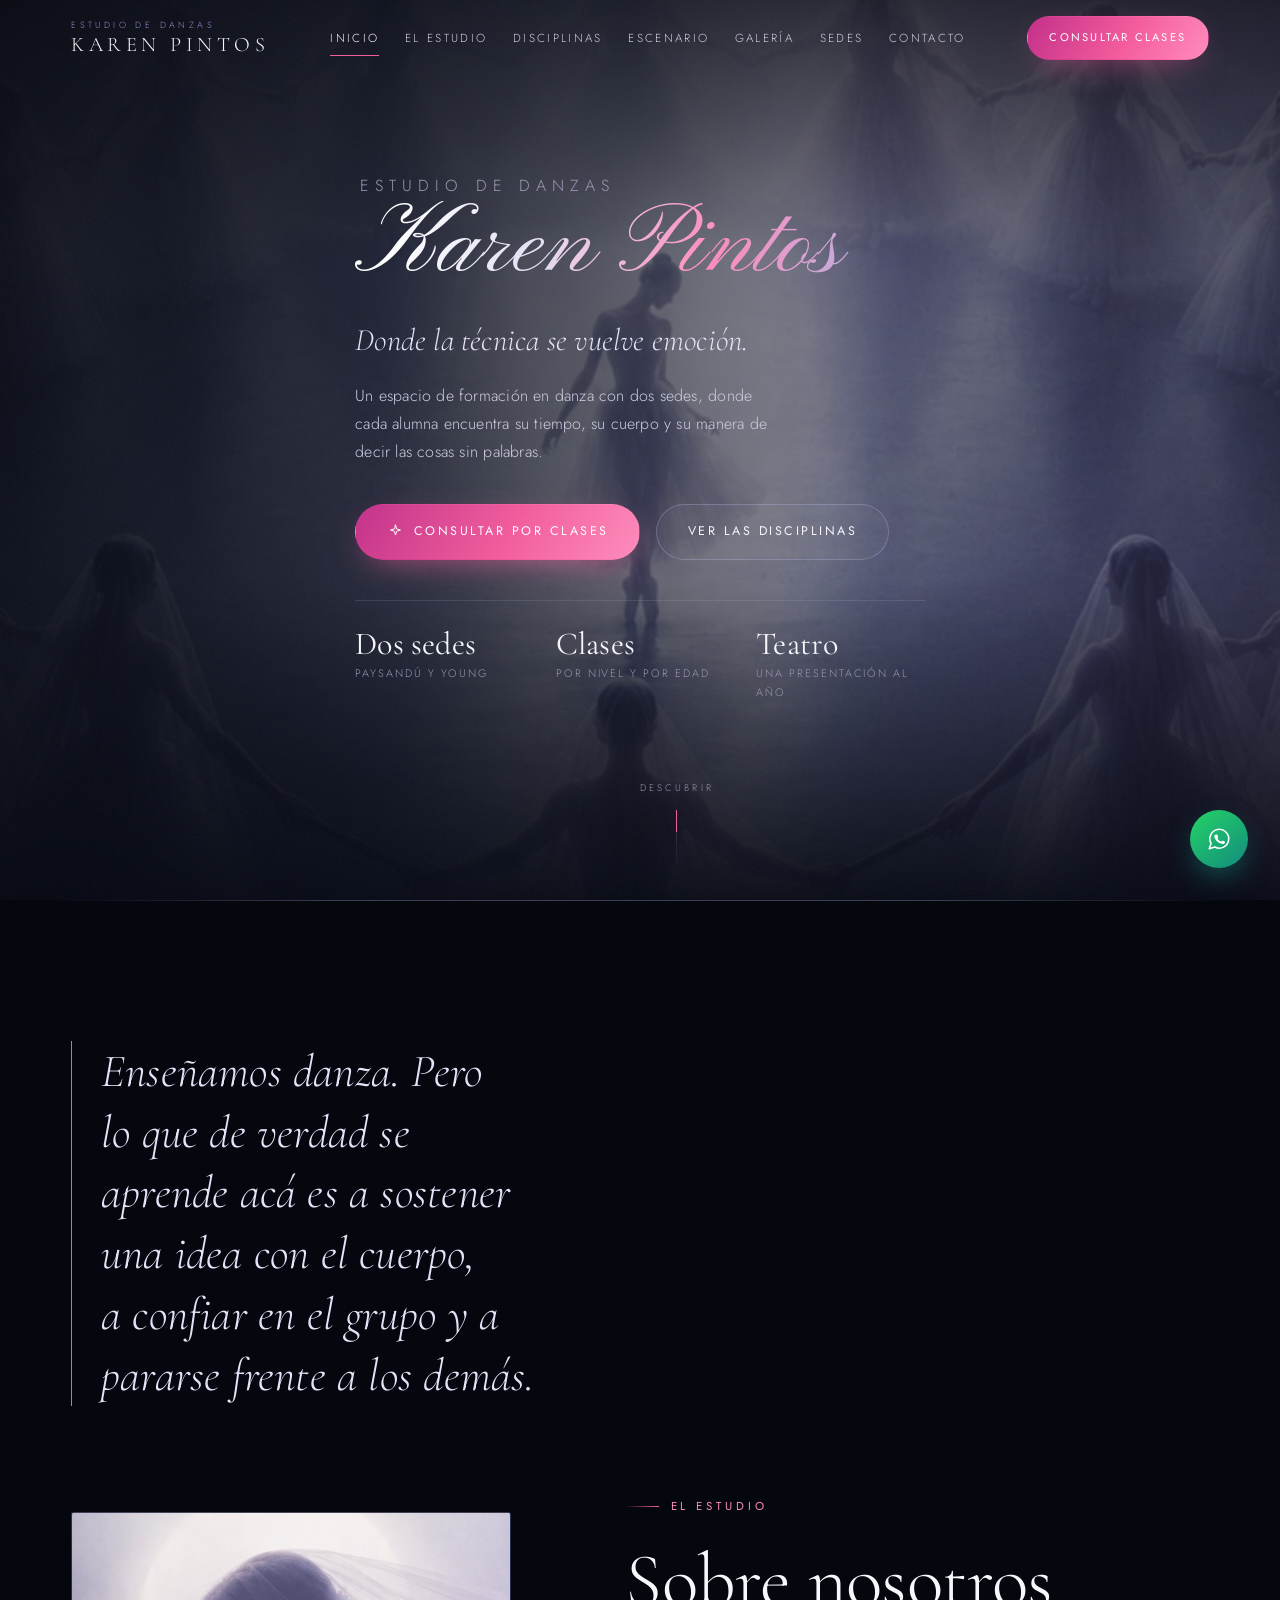
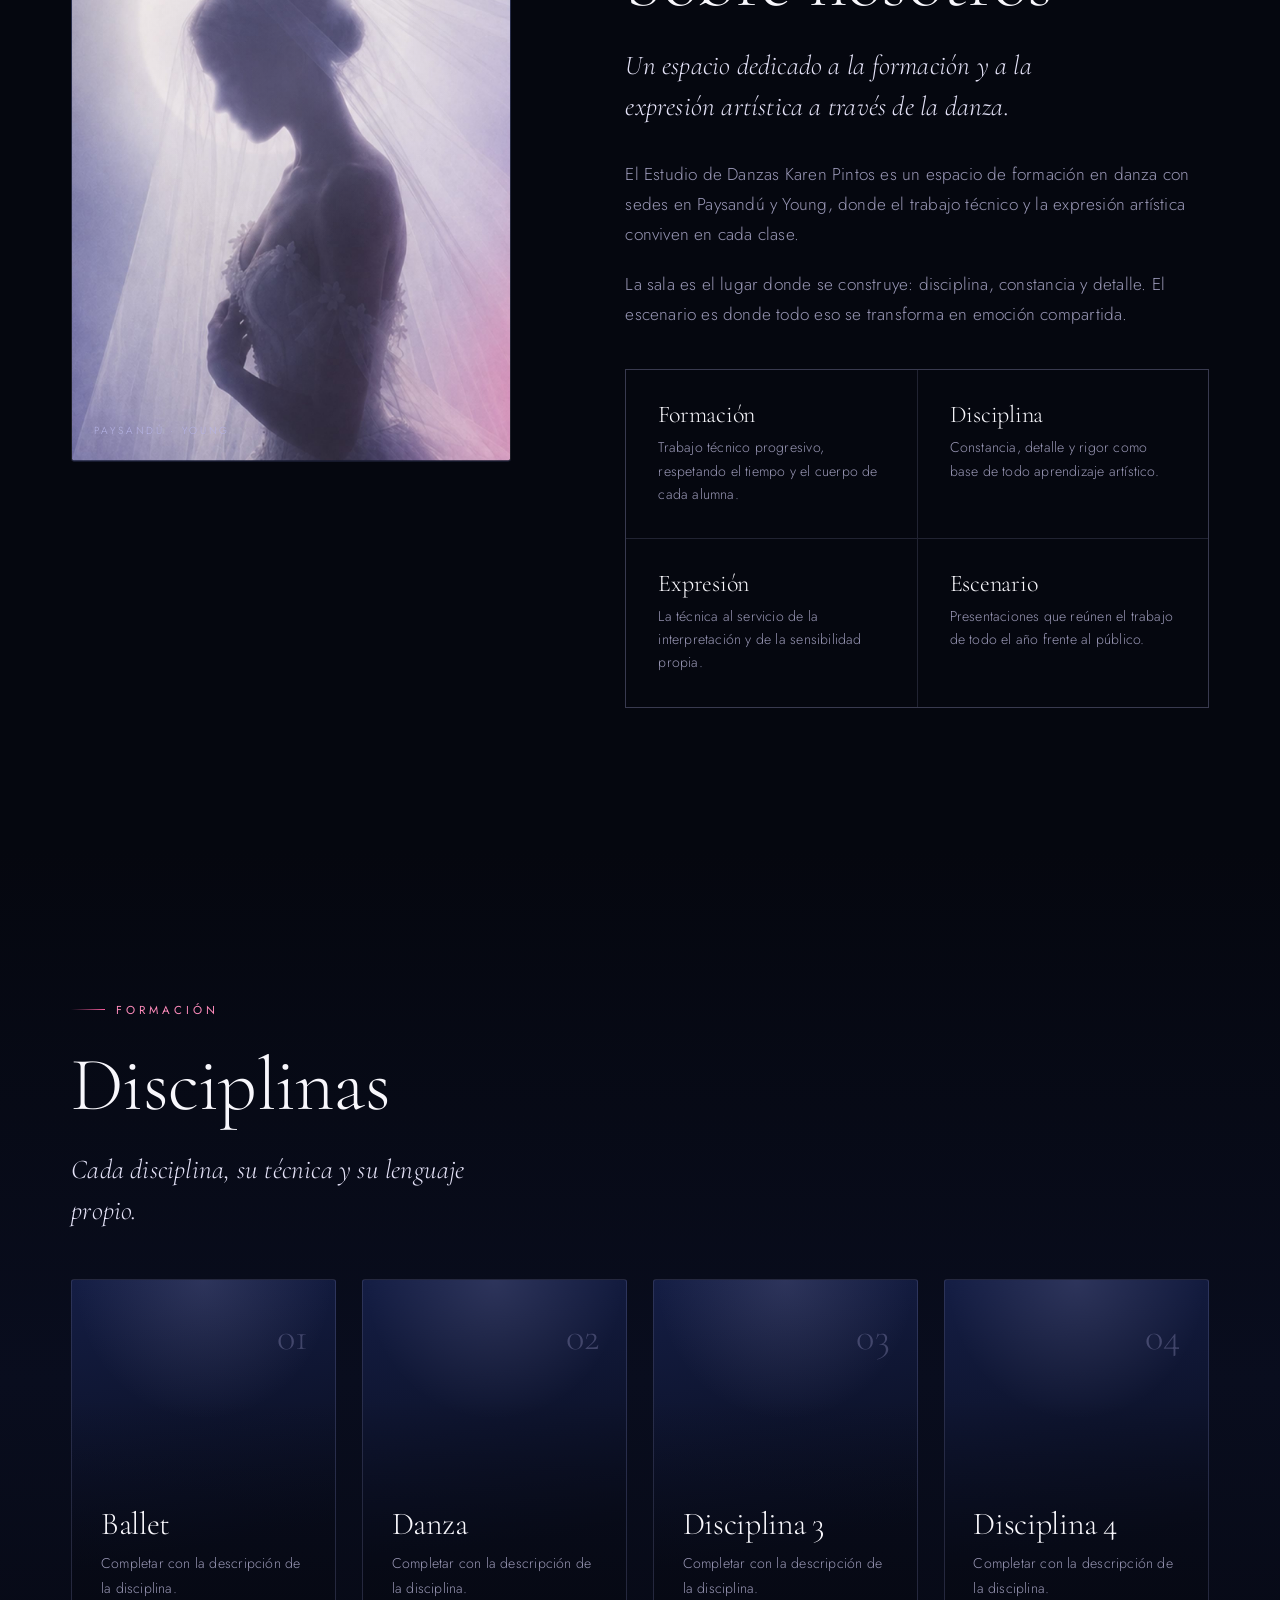
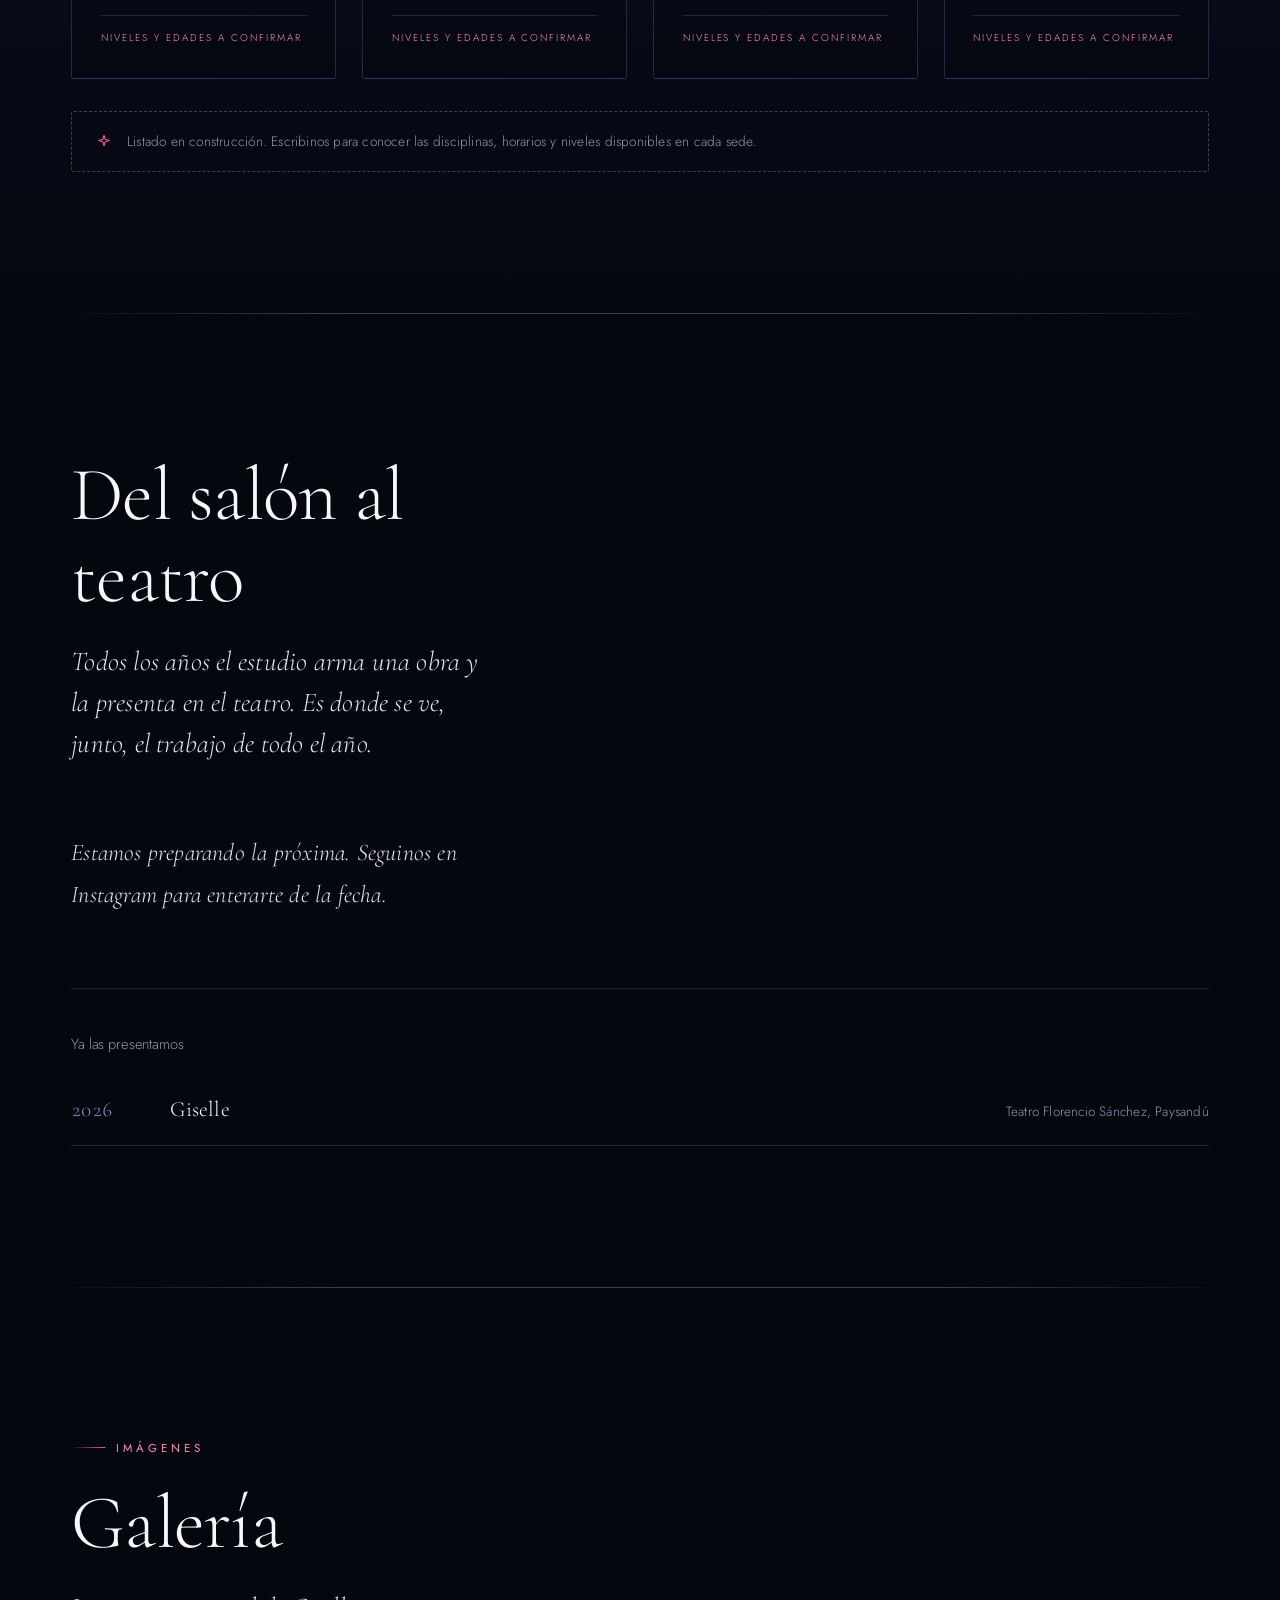
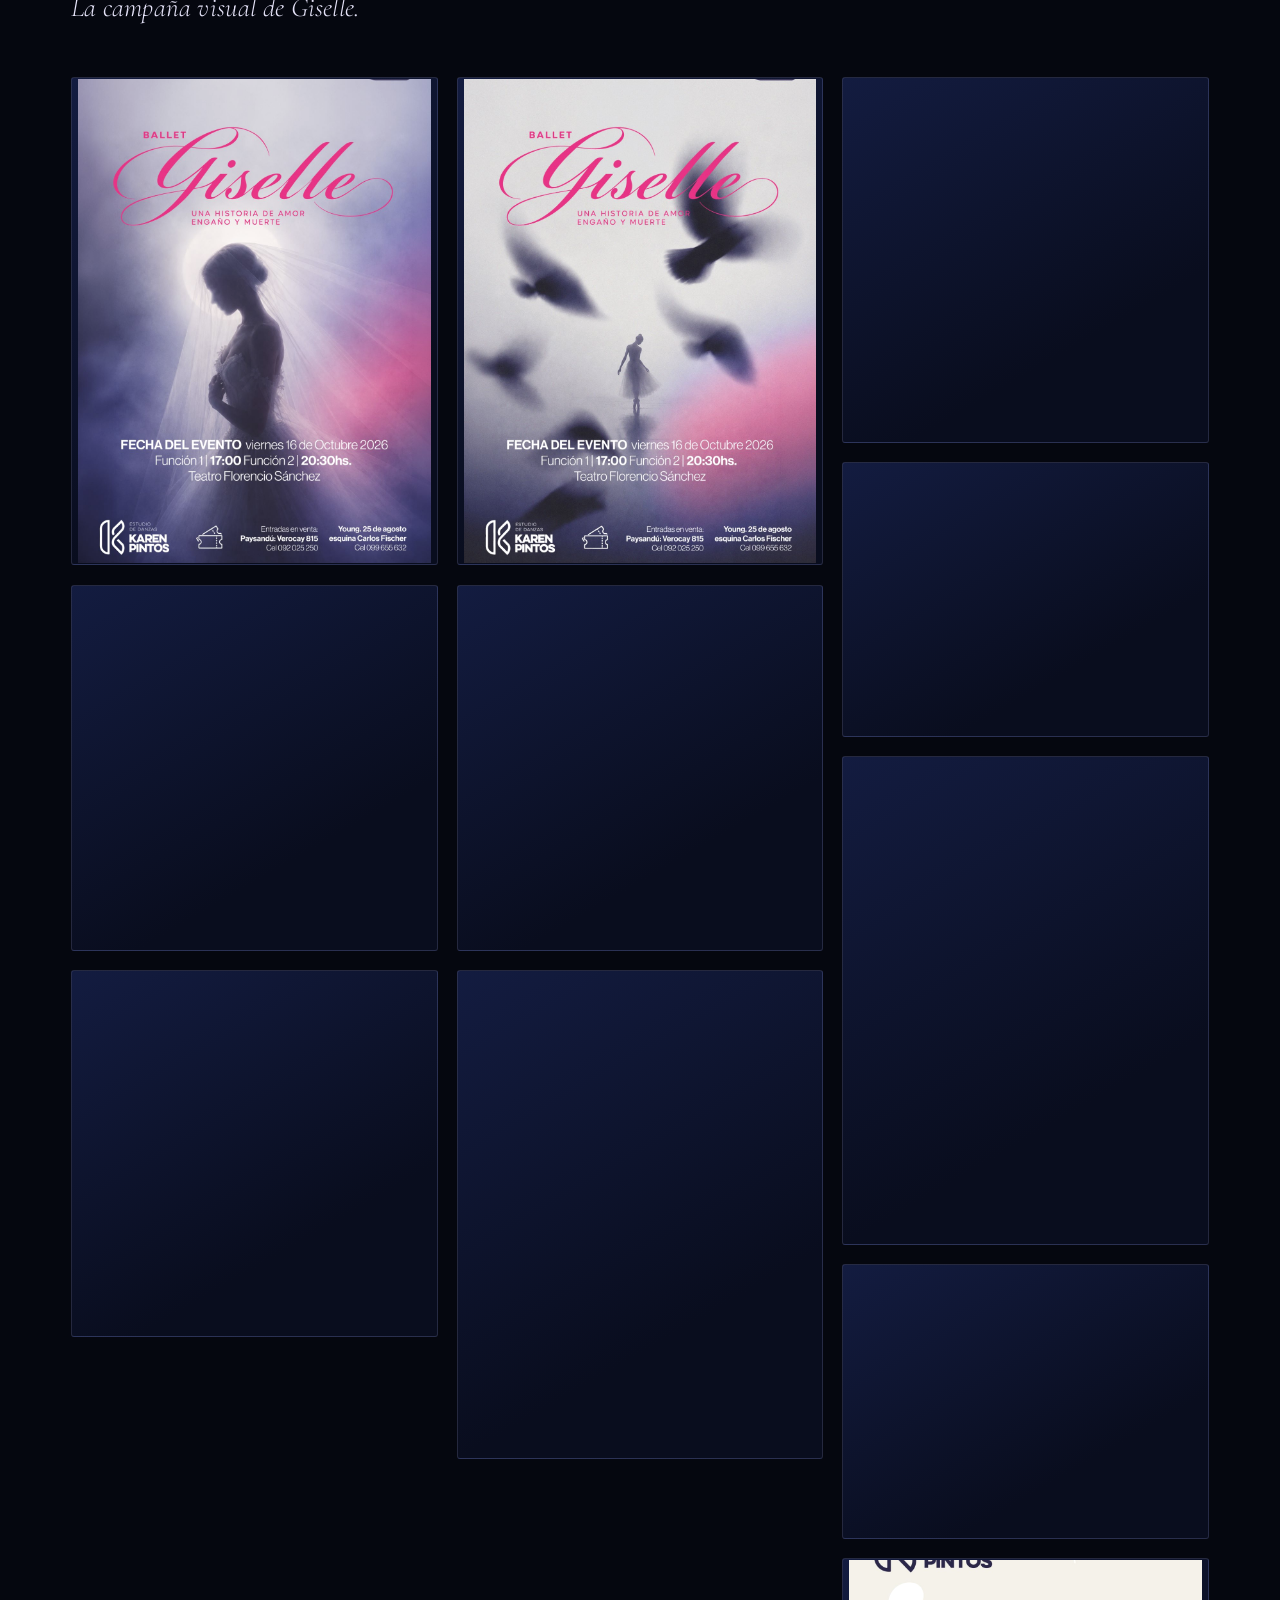
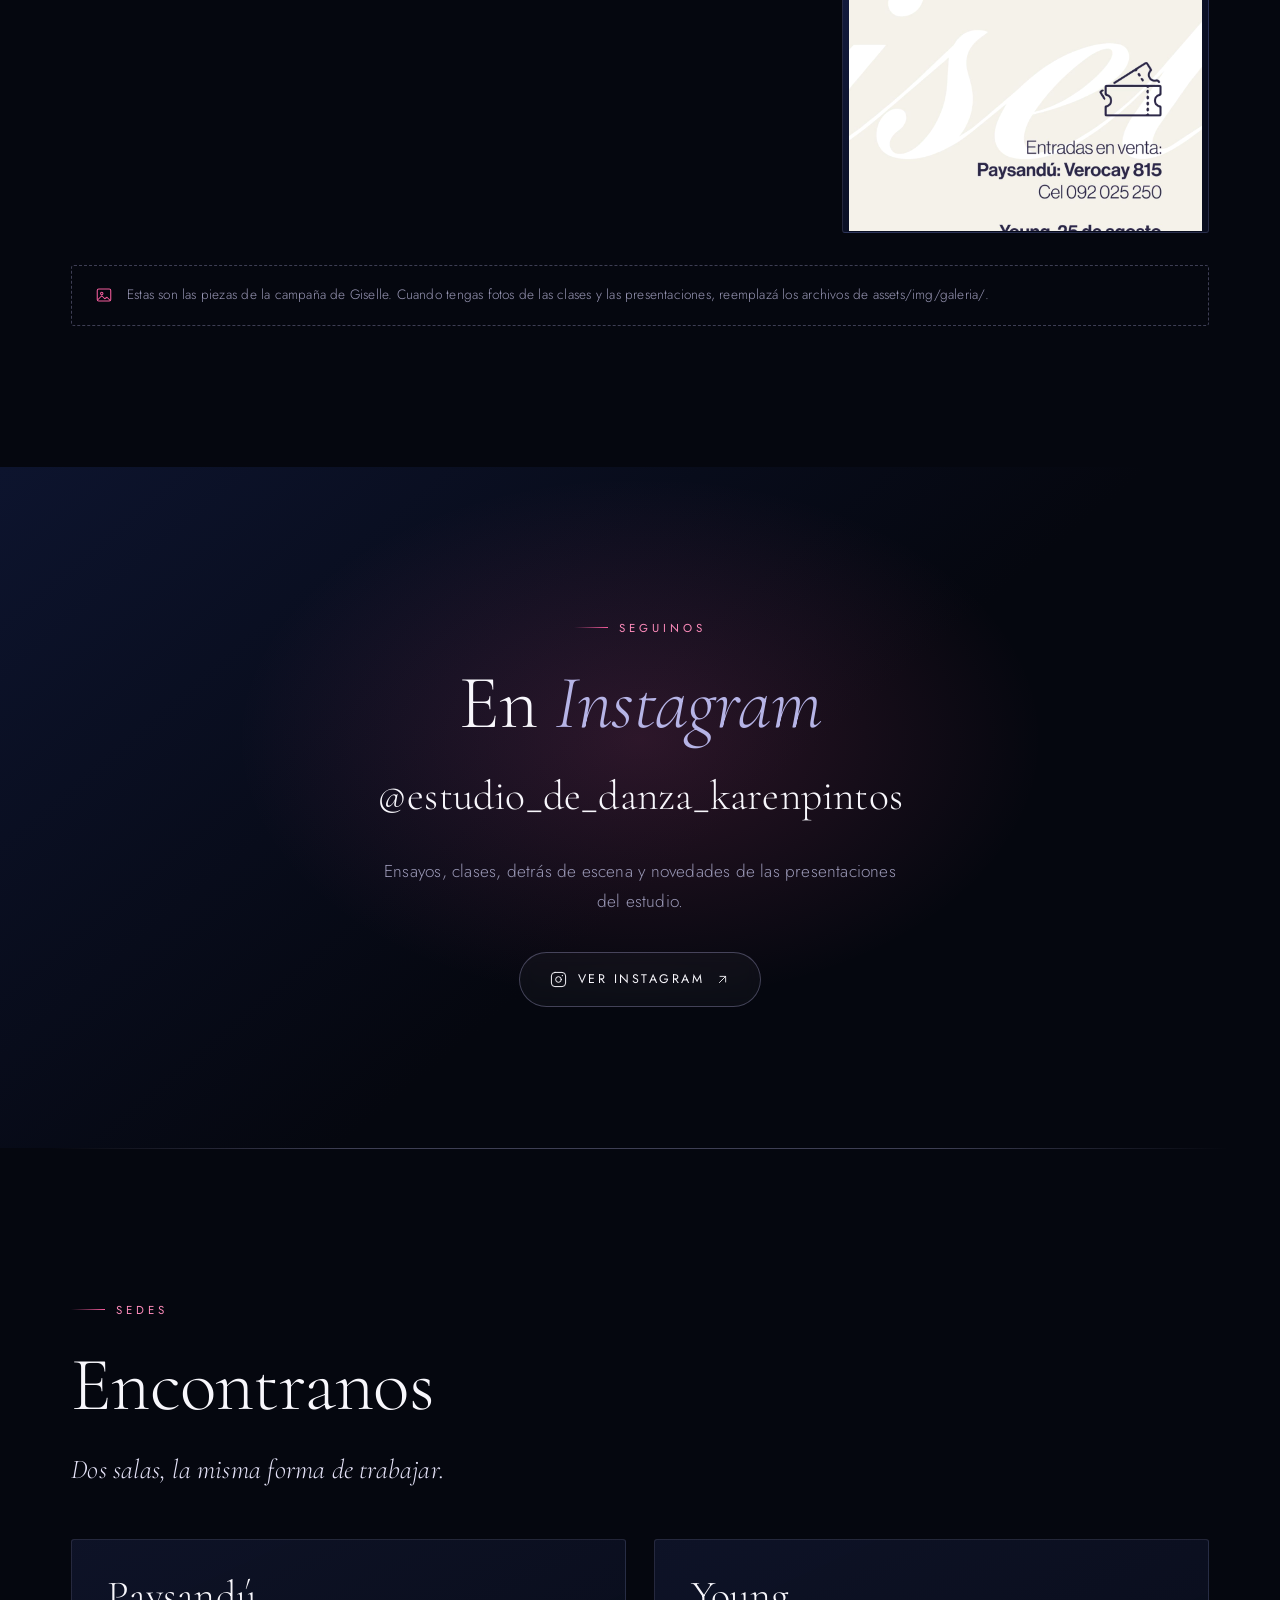
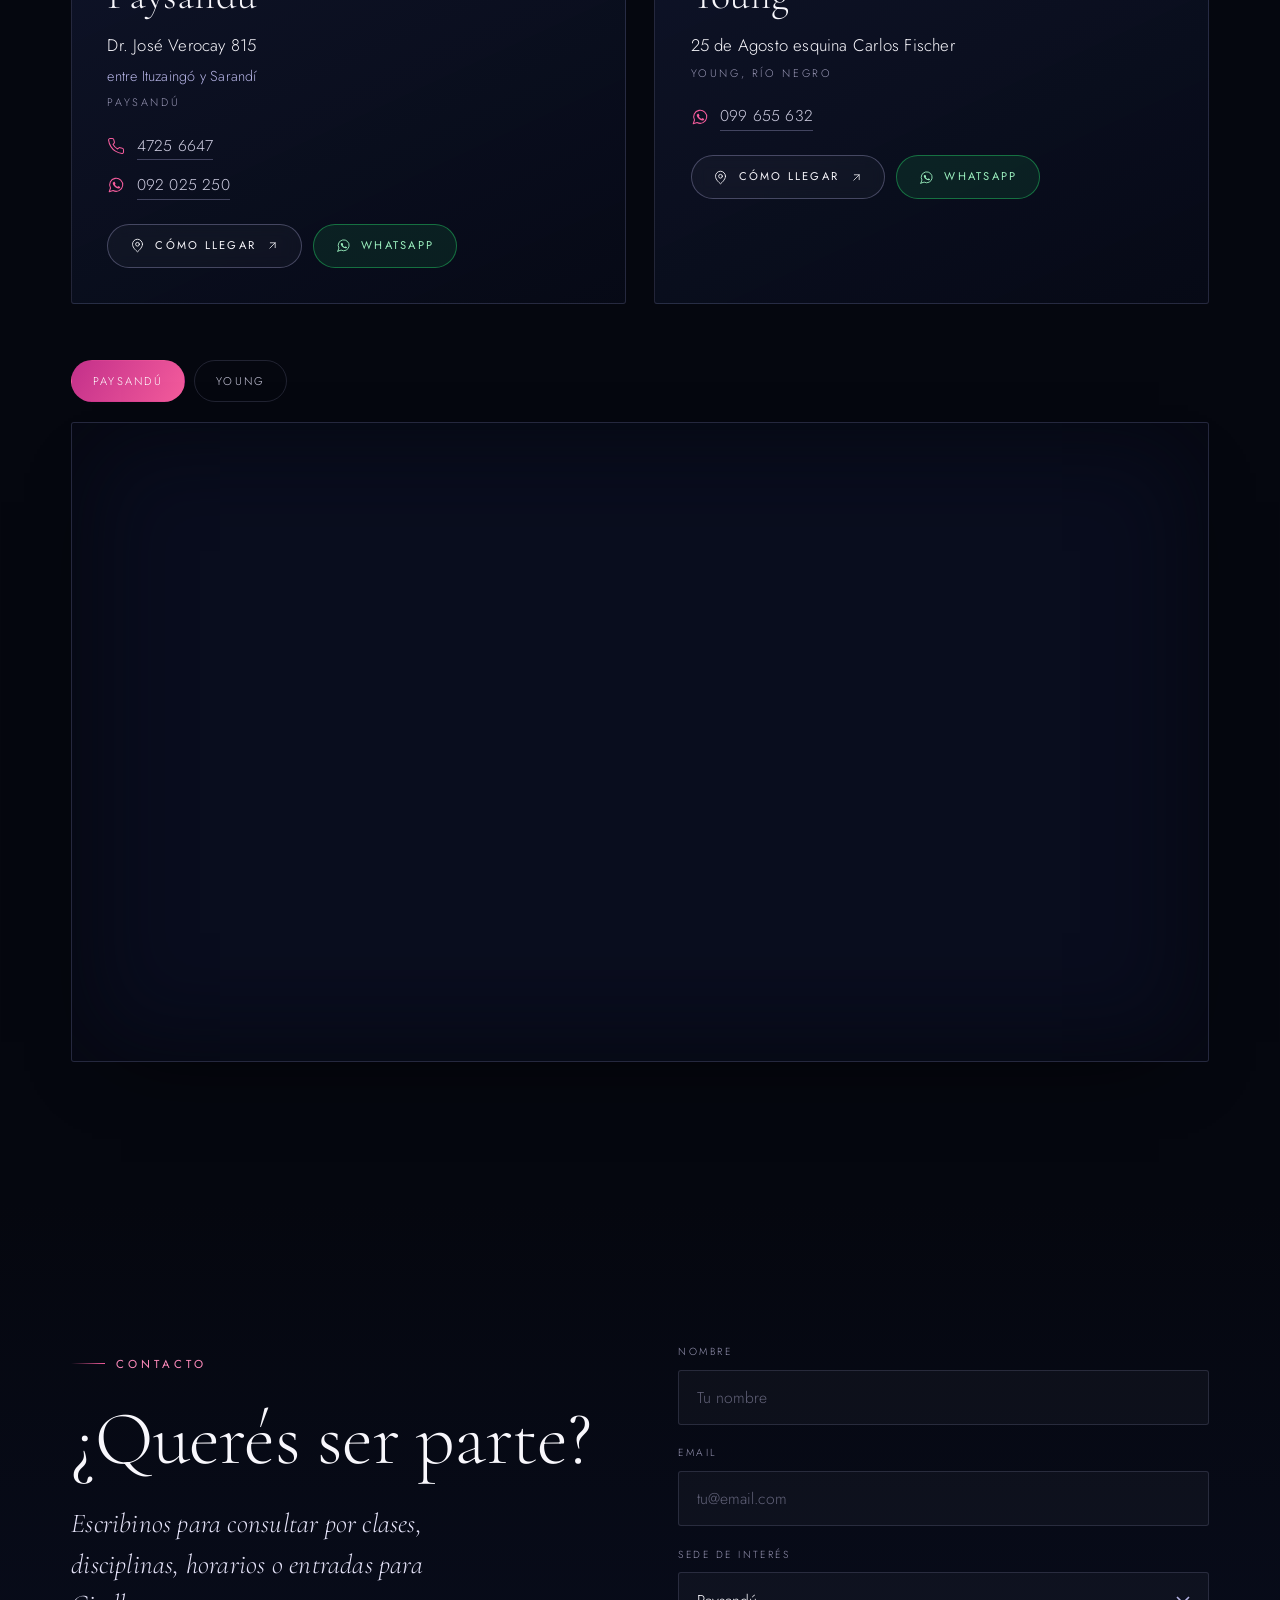
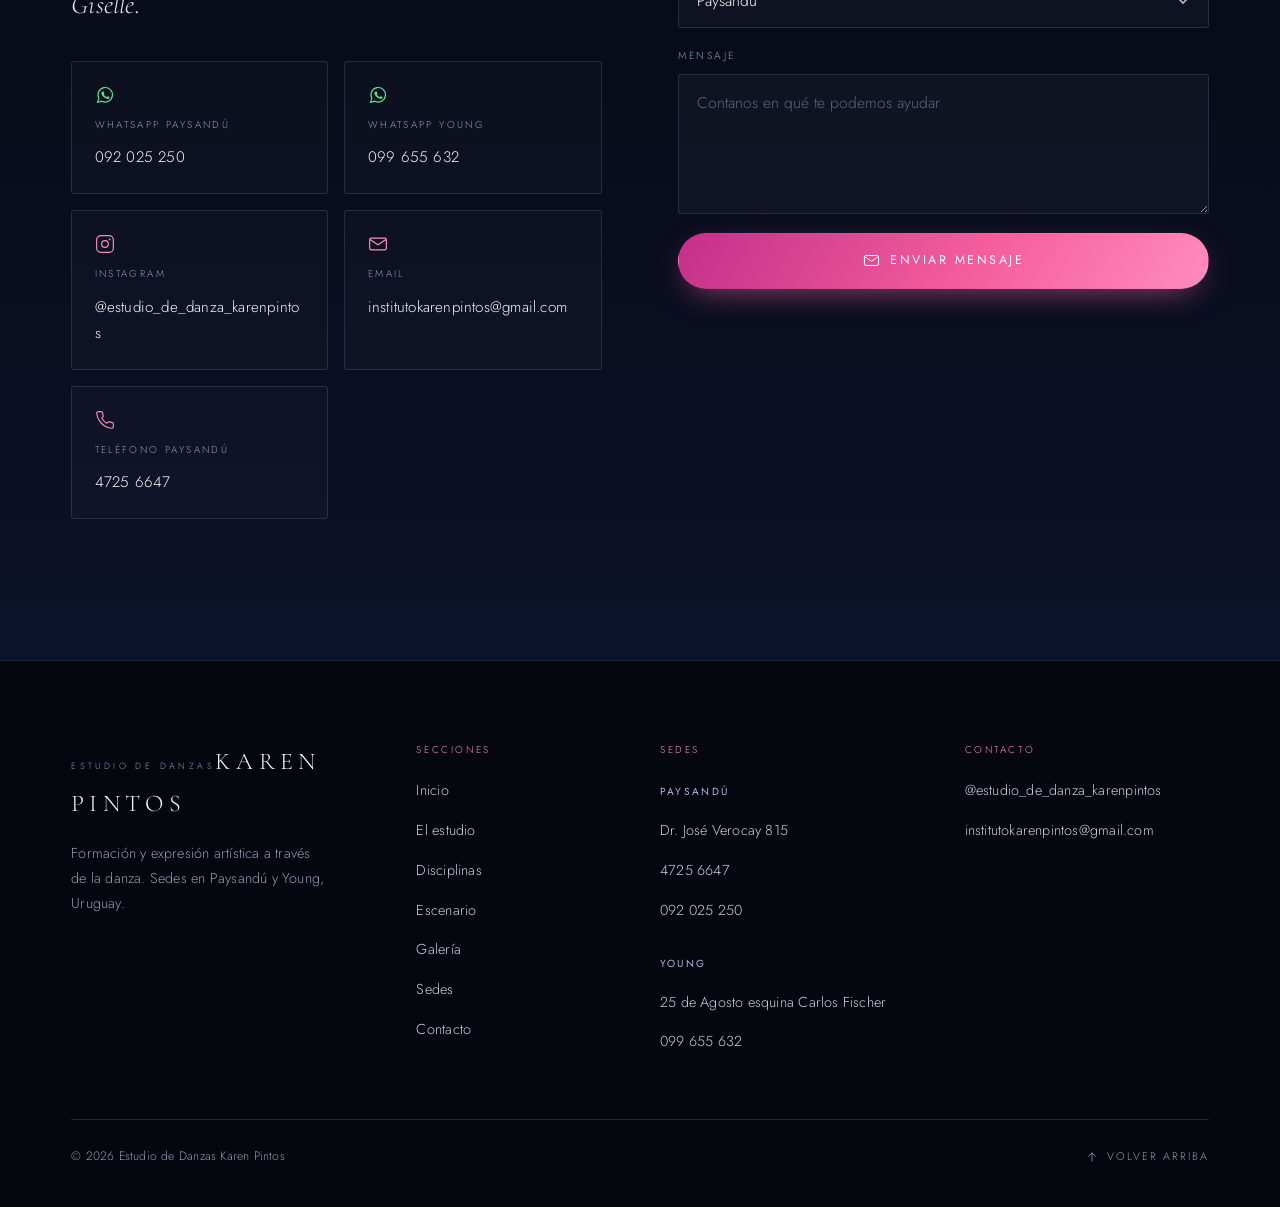
==== index.html @ 3d48157a "Giselle deja de ser una seccion y pasa a ser un dato El sitio tenia una seccion dedicada a Giselle, " ====
<!DOCTYPE html>
<html lang="es">
<head>
  <meta charset="utf-8">
  <meta name="viewport" content="width=device-width, initial-scale=1, viewport-fit=cover">
  <meta name="theme-color" content="#05070F">

  <title>Estudio de Danzas Karen Pintos — Clases de danza en Paysandú y Young</title>
  <meta name="description" content="Estudio de danzas en Paysandú y en Young. Clases por nivel y por edad, y una presentación en teatro todos los años. Escribinos para consultar horarios y disciplinas.">
  <meta name="author" content="Estudio de Danzas Karen Pintos">

  <!-- TEMPORAL: evita que Google indexe el sitio mientras tenga textos de
       relleno (disciplinas y descripciones sin completar).
       BORRAR esta línea cuando el contenido sea el definitivo. -->
  <meta name="robots" content="noindex, nofollow">

  <link rel="canonical" href="https://pintos99999.github.io/Estudio-de-danzas-kp/">

  <!-- Open Graph (WhatsApp, Facebook, Instagram) -->
  <meta property="og:type" content="website">
  <meta property="og:locale" content="es_UY">
  <meta property="og:site_name" content="Estudio de Danzas Karen Pintos">
  <meta property="og:title" content="Estudio de Danzas Karen Pintos">
  <meta property="og:description" content="Formación en danza en Paysandú y Young. Este año presentamos el ballet Giselle: viernes 16 de octubre de 2026, Teatro Florencio Sánchez.">
  <meta property="og:url" content="https://pintos99999.github.io/Estudio-de-danzas-kp/">
  <!-- IMAGEN PARA COMPARTIR (la que se ve al pegar el link en WhatsApp).
       Para cambiarla, reemplazá assets/img/og-image.jpg por una foto real
       del estudio, de 1200x630 px. -->
  <meta property="og:image" content="https://pintos99999.github.io/Estudio-de-danzas-kp/assets/img/og-image.jpg">
  <meta property="og:image:width" content="1200">
  <meta property="og:image:height" content="630">
  <meta property="og:image:alt" content="Giselle — Estudio de Danzas Karen Pintos">

  <meta name="twitter:card" content="summary_large_image">
  <meta name="twitter:title" content="Estudio de Danzas Karen Pintos">
  <meta name="twitter:description" content="Danza en Paysandú y Young. Giselle: 16 de octubre de 2026, Teatro Florencio Sánchez.">

  <link rel="icon" href="assets/img/favicon.svg" type="image/svg+xml">
  <link rel="apple-touch-icon" href="assets/img/favicon.svg">

  <!-- Tipografías -->
  <link rel="preconnect" href="https://fonts.googleapis.com">
  <link rel="preconnect" href="https://fonts.gstatic.com" crossorigin>
  <link href="https://fonts.googleapis.com/css2?family=Cormorant+Garamond:ital,wght@0,300;0,400;0,500;1,300;1,400&family=Jost:wght@200;300;400;500&family=Pinyon+Script&display=swap" rel="stylesheet">

  <link rel="stylesheet" href="assets/css/styles.css?v=20261008a">

  <!-- Datos estructurados (sólo información provista por el estudio) -->
  <script type="application/ld+json">
  {
    "@context": "https://schema.org",
    "@graph": [
      {
        "@type": "DanceSchool",
        "@id": "#estudio",
        "name": "Estudio de Danzas Karen Pintos",
        "alternateName": "Instituto Karen Pintos",
        "description": "Estudio de danzas con sedes en Paysandú y en Young, Uruguay. Clases por nivel y por edad, y una presentación en teatro cada año.",
        "url": "https://pintos99999.github.io/Estudio-de-danzas-kp/",
        "image": "https://pintos99999.github.io/Estudio-de-danzas-kp/assets/img/og-image.jpg",
        "areaServed": [
          { "@type": "City", "name": "Paysandú" },
          { "@type": "City", "name": "Young" }
        ],
        "email": "institutokarenpintos@gmail.com",
        "telephone": "+598 4725 6647",
        "address": {
          "@type": "PostalAddress",
          "streetAddress": "Dr. José Verocay 815",
          "postalCode": "60000",
          "addressLocality": "Paysandú",
          "addressCountry": "UY"
        },
        "sameAs": ["https://www.instagram.com/estudio_de_danza_karenpintos/"],
        "department": [
          {
            "@type": "DanceSchool",
            "name": "Estudio de Danzas Karen Pintos — Paysandú",
            "telephone": "+598 4725 6647",
            "address": {
              "@type": "PostalAddress",
              "streetAddress": "Dr. José Verocay 815, entre Ituzaingó y Sarandí",
              "postalCode": "60000",
              "addressLocality": "Paysandú",
              "addressCountry": "UY"
            }
          },
          {
            "@type": "DanceSchool",
            "name": "Estudio de Danzas Karen Pintos — Young",
            "telephone": "+598 99 655 632",
            "address": {
              "@type": "PostalAddress",
              "streetAddress": "25 de Agosto esquina Carlos Fischer",
              "addressLocality": "Young",
              "addressRegion": "Río Negro",
              "addressCountry": "UY"
            }
          }
        ]
      }
    ]
  }
  </script>
</head>

<body>
  <a class="saltar" href="#contenido">Saltar al contenido</a>

  <div id="app"></div>

  <noscript>
    <div style="padding:6rem 1.5rem;max-width:44rem;margin:0 auto;text-align:center">
      <h1 style="font-family:Georgia,serif">Estudio de Danzas Karen Pintos</h1>
      <p>Clases de danza en Paysandú y en Young, Uruguay.<br>
      Todos los años presentamos una obra en el teatro.</p>
      <p>Paysandú: Dr. José Verocay 815 (entre Ituzaingó y Sarandí) · Tel. 4725 6647 · Cel. 092 025 250<br>Young: 25 de Agosto esquina Carlos Fischer · Cel. 099 655 632</p>
      <p><a href="https://www.instagram.com/estudio_de_danza_karenpintos/">@estudio_de_danza_karenpintos</a></p>
      <p><a href="mailto:institutokarenpintos@gmail.com">institutokarenpintos@gmail.com</a></p>
      <p>Para ver el sitio completo, activá JavaScript en tu navegador.</p>
    </div>
  </noscript>

  <!-- Datos + componentes + lógica (el orden importa).
       El "?v=" del final fuerza a los navegadores a bajar la versión nueva.
       Si hacés un cambio y no lo ves online, cambiá ese número acá
       (también está en la hoja de estilos, arriba) y volvé a hacer push. -->
  <script src="assets/js/siteData.js?v=20261008a"></script>
  <script src="assets/js/icons.js?v=20261008a"></script>
  <script src="assets/js/utils.js?v=20261008a"></script>
  <script src="assets/js/components/navbar.js?v=20261008a"></script>
  <script src="assets/js/components/hero.js?v=20261008a"></script>
  <script src="assets/js/components/escenario.js?v=20261008a"></script>
  <script src="assets/js/components/about.js?v=20261008a"></script>
  <script src="assets/js/components/classes.js?v=20261008a"></script>
  <script src="assets/js/components/gallery.js?v=20261008a"></script>
  <script src="assets/js/components/instagram.js?v=20261008a"></script>
  <script src="assets/js/components/location.js?v=20261008a"></script>
  <script src="assets/js/components/contact.js?v=20261008a"></script>
  <script src="assets/js/components/footer.js?v=20261008a"></script>
  <script src="assets/js/components/whatsapp.js?v=20261008a"></script>
  <script src="assets/js/main.js?v=20261008a"></script>
</body>
</html>
---- assets/css/styles.css ----
/* =============================================================
   ESTUDIO DE DANZAS KAREN PINTOS — Sistema de diseño
   Paleta: azul noche · azul profundo · lavanda · blanco · rosa
   ============================================================= */

/* ---------- 1. TOKENS ---------- */
:root {
  /* Color */
  --noche:        #05070F;
  --noche-2:      #090D1E;
  --azul-profundo:#0D142E;
  --azul:         #16204A;
  --azul-claro:   #23305F;

  --lavanda:      #B6B4E6;
  --lavanda-soft: #8E8CC4;
  --lavanda-luz:  #E4E2F7;

  --blanco:       #F8F7FC;
  --texto:        #CFCEE2;
  --texto-tenue:  #9997B5;

  --rosa:         #F45C9C;
  --rosa-claro:   #FF8CBC;
  --fucsia:       #C3308A;

  --linea:        rgba(182,180,230,.16);
  --linea-fuerte: rgba(182,180,230,.32);
  --vidrio:       rgba(18,24,54,.55);

  /* Tipografía */
  --serif:  'Cormorant Garamond', Georgia, 'Times New Roman', serif;
  --sans:   'Jost', 'Segoe UI', system-ui, -apple-system, sans-serif;
  --script: 'Pinyon Script', 'Cormorant Garamond', cursive;

  /* Ritmo */
  --ancho: 1240px;
  --gutter: clamp(1.25rem, 4vw, 3.5rem);
  --seccion-y: clamp(5rem, 11vw, 9.5rem);

  /* Movimiento */
  --ease: cubic-bezier(.22, .61, .36, 1);
  --lento: .9s;
  --medio: .55s;

  --nav-h: 76px;
}

/* ---------- 2. BASE ---------- */
*, *::before, *::after { box-sizing: border-box; }

html {
  scroll-behavior: smooth;
  scroll-padding-top: var(--nav-h);
  -webkit-text-size-adjust: 100%;
}

body {
  margin: 0;
  background: var(--noche);
  color: var(--texto);
  font-family: var(--sans);
  font-size: clamp(1rem, .96rem + .2vw, 1.075rem);
  font-weight: 300;
  line-height: 1.75;
  letter-spacing: .012em;
  overflow-x: hidden;
  -webkit-font-smoothing: antialiased;
}

/* Textura suave de grano sobre todo el sitio */
body::after {
  content: '';
  position: fixed;
  inset: 0;
  pointer-events: none;
  z-index: 9;
  opacity: .16;
  background-image: url("data:image/svg+xml,%3Csvg xmlns='http://www.w3.org/2000/svg' width='160' height='160'%3E%3Cfilter id='n'%3E%3CfeTurbulence type='fractalNoise' baseFrequency='.85' numOctaves='3'/%3E%3C/filter%3E%3Crect width='160' height='160' filter='url(%23n)' opacity='.35'/%3E%3C/svg%3E");
}

img { max-width: 100%; display: block; }
a { color: inherit; text-decoration: none; }
button { font: inherit; color: inherit; }

h1, h2, h3, h4 {
  font-family: var(--serif);
  font-weight: 300;
  color: var(--blanco);
  line-height: 1.08;
  letter-spacing: -.01em;
  margin: 0;
}

p { margin: 0 0 1.15em; }
p:last-child { margin-bottom: 0; }

::selection { background: var(--rosa); color: #fff; }

:focus-visible {
  outline: 2px solid var(--rosa-claro);
  outline-offset: 3px;
  border-radius: 2px;
}

.ico { flex: 0 0 auto; }

/* Solo lectores de pantalla */
.sr-only {
  position: absolute; width: 1px; height: 1px;
  padding: 0; margin: -1px; overflow: hidden;
  clip: rect(0 0 0 0); white-space: nowrap; border: 0;
}

.saltar {
  position: absolute; left: 50%; top: 0;
  transform: translate(-50%, -140%);
  z-index: 200; background: var(--rosa); color: #fff;
  padding: .7rem 1.4rem; border-radius: 0 0 6px 6px;
  font-size: .82rem; letter-spacing: .12em; text-transform: uppercase;
  transition: transform .25s var(--ease);
}
.saltar:focus { transform: translate(-50%, 0); }

/* ---------- 3. LAYOUT ---------- */
.contenedor {
  width: 100%;
  max-width: var(--ancho);
  margin-inline: auto;
  padding-inline: var(--gutter);
}

.seccion {
  position: relative;
  padding-block: var(--seccion-y);
}

.seccion--linea::before {
  content: '';
  position: absolute; top: 0; left: var(--gutter); right: var(--gutter);
  height: 1px;
  background: linear-gradient(90deg, transparent, var(--linea-fuerte) 25%, var(--linea-fuerte) 75%, transparent);
}

/* ---------- 4. TIPOGRAFÍA DE APOYO ---------- */
.eyebrow {
  display: inline-flex; align-items: center; gap: .7rem;
  font-size: .72rem; font-weight: 400;
  letter-spacing: .34em; text-transform: uppercase;
  color: var(--rosa-claro);
  margin: 0 0 1.5rem;
}
.eyebrow::before {
  content: ''; width: 34px; height: 1px;
  background: linear-gradient(90deg, transparent, var(--rosa));
}

.titulo-seccion {
  font-size: clamp(2.6rem, 6.2vw, 4.75rem);
  margin-bottom: 1.5rem;
}
.titulo-seccion em {
  font-style: italic;
  color: var(--lavanda);
}

.lead {
  font-family: var(--serif);
  font-size: clamp(1.25rem, 2.3vw, 1.7rem);
  font-style: italic;
  line-height: 1.5;
  color: var(--lavanda-luz);
  max-width: 34ch;
}

.texto-tenue { color: var(--texto-tenue); }

.script {
  font-family: var(--script);
  font-weight: 400;
  letter-spacing: .01em;
  line-height: 1;
  background: linear-gradient(105deg, #FFF 8%, var(--lavanda-luz) 32%, var(--rosa-claro) 62%, var(--lavanda) 92%);
  -webkit-background-clip: text;
  background-clip: text;
  color: transparent;
  padding-bottom: .12em;
}

/* ---------- 5. BOTONES ---------- */
.btn {
  --bg: transparent;
  position: relative;
  display: inline-flex; align-items: center; gap: .65rem;
  padding: 1rem 1.9rem;
  min-height: 52px;
  border: 1px solid var(--linea-fuerte);
  border-radius: 999px;
  background: var(--bg);
  color: var(--blanco);
  font-size: .78rem; font-weight: 400;
  letter-spacing: .2em; text-transform: uppercase;
  cursor: pointer;
  overflow: hidden;
  transition: color .4s var(--ease), border-color .4s var(--ease),
              transform .4s var(--ease), box-shadow .4s var(--ease), background-color .4s var(--ease);
}
.btn .ico { transition: transform .45s var(--ease); }
.btn:hover { transform: translateY(-2px); }
.btn:hover .ico { transform: translateX(3px); }

/* Fantasma / secundario */
.btn--ghost { background: rgba(255,255,255,.03); backdrop-filter: blur(8px); }
.btn--ghost:hover {
  border-color: var(--lavanda);
  background: rgba(182,180,230,.1);
}

/* Principal (rosa) */
.btn--primario {
  border-color: transparent;
  background: linear-gradient(120deg, var(--fucsia), var(--rosa) 55%, var(--rosa-claro));
  color: #fff;
  box-shadow: 0 10px 34px -14px rgba(244,92,156,.85);
}
.btn--primario::after {
  content: '';
  position: absolute; inset: 0;
  background: linear-gradient(120deg, transparent 20%, rgba(255,255,255,.4), transparent 80%);
  transform: translateX(-110%);
  transition: transform .9s var(--ease);
}
.btn--primario:hover { box-shadow: 0 16px 44px -12px rgba(244,92,156,.95); }
.btn--primario:hover::after { transform: translateX(110%); }

/* Texto con línea */
.btn--texto {
  padding: .4rem 0; min-height: 0;
  border: 0; border-bottom: 1px solid var(--linea-fuerte);
  border-radius: 0;
  color: var(--lavanda-luz);
}
.btn--texto:hover { border-color: var(--rosa); color: var(--rosa-claro); transform: none; }

.btn--peq { padding: .72rem 1.35rem; min-height: 44px; font-size: .7rem; }

.acciones { display: flex; flex-wrap: wrap; gap: 1rem; }

/* ---------- 6. NAVBAR ---------- */
.nav {
  position: fixed; inset: 0 0 auto 0; z-index: 100;
  height: var(--nav-h);
  display: flex; align-items: center;
  transition: background-color .5s var(--ease), box-shadow .5s var(--ease),
              backdrop-filter .5s var(--ease), height .5s var(--ease);
}
.nav::after {
  content: ''; position: absolute; left: 0; right: 0; bottom: 0; height: 1px;
  background: var(--linea);
  opacity: 0; transition: opacity .5s var(--ease);
}
.nav.is-scrolled {
  background: rgba(5,7,15,.82);
  backdrop-filter: blur(18px) saturate(140%);
  box-shadow: 0 12px 40px -22px #000;
}
.nav.is-scrolled::after { opacity: 1; }

.nav__inner {
  width: 100%; max-width: var(--ancho); margin-inline: auto;
  padding-inline: var(--gutter);
  display: flex; align-items: center; justify-content: space-between; gap: 1.5rem;
}

.marca { display: flex; flex-direction: column; line-height: 1; }
.marca__sup {
  font-size: .56rem; letter-spacing: .38em; text-transform: uppercase;
  color: var(--lavanda-soft); margin-bottom: .34rem;
}
.marca__nombre {
  font-family: var(--serif); font-size: 1.28rem;
  letter-spacing: .22em; text-transform: uppercase; color: var(--blanco);
  transition: color .35s var(--ease);
}
.marca:hover .marca__nombre { color: var(--rosa-claro); }

.nav__menu { display: flex; align-items: center; gap: clamp(1rem, 2vw, 2.1rem); }
.nav__link {
  position: relative;
  font-size: .73rem; letter-spacing: .2em; text-transform: uppercase;
  color: var(--texto); padding: .5rem 0;
  transition: color .35s var(--ease);
}
.nav__link::after {
  content: ''; position: absolute; left: 0; bottom: 0; height: 1px; width: 100%;
  background: var(--rosa);
  transform: scaleX(0); transform-origin: right;
  transition: transform .45s var(--ease);
}
.nav__link:hover, .nav__link.is-active { color: var(--blanco); }
.nav__link:hover::after, .nav__link.is-active::after { transform: scaleX(1); transform-origin: left; }

.nav__acciones { display: flex; align-items: center; gap: .75rem; }

.nav__burger {
  display: none;
  width: 46px; height: 46px;
  align-items: center; justify-content: center;
  background: rgba(255,255,255,.04); border: 1px solid var(--linea);
  border-radius: 50%; cursor: pointer;
  transition: border-color .35s var(--ease), background-color .35s var(--ease);
}
.nav__burger:hover { border-color: var(--lavanda); }

/* Panel móvil */
.menu-movil {
  position: fixed; inset: 0; z-index: 99;
  display: flex; flex-direction: column; justify-content: center;
  padding: calc(var(--nav-h) + 2rem) var(--gutter) 3rem;
  background: linear-gradient(180deg, var(--noche) 0%, var(--azul-profundo) 100%);
  opacity: 0; visibility: hidden;
  transition: opacity .45s var(--ease), visibility .45s;
}
.menu-movil.is-open { opacity: 1; visibility: visible; }
.menu-movil__lista { display: flex; flex-direction: column; gap: .25rem; }
.menu-movil__link {
  font-family: var(--serif); font-size: clamp(1.9rem, 8vw, 2.6rem);
  color: var(--blanco); padding: .35rem 0;
  border-bottom: 1px solid var(--linea);
  display: flex; align-items: baseline; gap: 1rem;
  opacity: 0; transform: translateY(18px);
  transition: color .3s var(--ease);
}
.menu-movil.is-open .menu-movil__link { animation: subir .6s var(--ease) forwards; }
.menu-movil__link:hover { color: var(--rosa-claro); }
.menu-movil__num {
  font-family: var(--sans); font-size: .62rem;
  letter-spacing: .2em; color: var(--rosa); opacity: .8;
}
.menu-movil__pie { margin-top: 2.5rem; display: flex; flex-direction: column; gap: 1rem; }

@keyframes subir { to { opacity: 1; transform: none; } }

/* ---------- 7. HERO ---------- */
.hero {
  position: relative;
  min-height: 100svh;
  display: flex; align-items: center;
  padding-block: calc(var(--nav-h) + 3rem) clamp(6rem, 16vh, 10rem);
  overflow: hidden;
  isolation: isolate;
}

.hero__fondo { position: absolute; inset: 0; z-index: -3; background: var(--noche); }

/* Atmósfera: penumbra azul + halos lavanda/rosa */
.hero__fondo::before {
  content: ''; position: absolute; inset: -20%;
  background:
    radial-gradient(58% 50% at 48% 18%, rgba(116,112,206,.26), transparent 72%),
    radial-gradient(40% 40% at 84% 74%, rgba(244,92,156,.13), transparent 74%),
    radial-gradient(70% 60% at 12% 70%, rgba(20,30,76,.85), transparent 78%),
    linear-gradient(180deg, #05070F 0%, #090F2A 34%, #0B1234 58%, #05070F 100%);
}
/* Piso del escenario */
.hero__fondo::after {
  content: ''; position: absolute; left: 0; right: 0; bottom: 0; height: 34%;
  background: linear-gradient(180deg, transparent, rgba(5,7,15,.92) 62%, var(--noche));
}

/* Rayos de luz atravesando el humo */
.haz {
  position: absolute; top: -18%; z-index: -2;
  width: 46vw; height: 130%;
  background: linear-gradient(180deg, rgba(198,196,255,.2), rgba(198,196,255,.04) 45%, transparent 78%);
  filter: blur(34px);
  transform-origin: top center;
  mix-blend-mode: screen;
  pointer-events: none;
}
.haz--1 { left: 4%;  transform: rotate(13deg);  animation: respira 13s var(--ease) infinite; }
.haz--2 { left: 34%; width: 30vw; transform: rotate(-5deg);
  background: linear-gradient(180deg, rgba(255,255,255,.22), rgba(182,180,230,.05) 50%, transparent 80%);
  animation: respira 17s var(--ease) infinite reverse; }
.haz--3 { right: 2%; transform: rotate(-16deg);
  background: linear-gradient(180deg, rgba(244,92,156,.12), rgba(244,92,156,.02) 50%, transparent 80%);
  animation: respira 15s var(--ease) infinite 2s; }

@keyframes respira {
  0%, 100% { opacity: .5; }
  50%      { opacity: .95; }
}

/* Foto de portada (assets/img/hero.jpg) */
.hero__foto {
  position: absolute; inset: -8% 0; z-index: -2;
  width: 100%; height: 116%;
  object-fit: cover; object-position: 50% 42%;
  opacity: .82;
  filter: saturate(.92) contrast(1.02) brightness(.92);
  will-change: transform;
}
/* Velo para que el texto del hero siempre se lea sobre la foto */
.hero::before {
  content: '';
  position: absolute; inset: 0; z-index: -1;
  pointer-events: none;
  background:
    linear-gradient(100deg, rgba(5,7,15,.9) 0%, rgba(6,9,22,.68) 36%, rgba(6,9,24,.22) 64%, rgba(6,9,24,.44) 100%),
    linear-gradient(180deg, rgba(5,7,15,.7) 0%, transparent 28%, transparent 64%, rgba(5,7,15,.94) 100%);
}


/* Partículas / destellos */
.destello {
  position: absolute; z-index: -1;
  width: 4px; height: 4px; border-radius: 50%;
  background: var(--rosa-claro);
  box-shadow: 0 0 14px 3px rgba(244,92,156,.55);
  opacity: 0;
  animation: flotar 12s linear infinite;
}
@keyframes flotar {
  0%   { opacity: 0; transform: translateY(20px) scale(.6); }
  18%  { opacity: .9; }
  70%  { opacity: .5; }
  100% { opacity: 0; transform: translateY(-160px) scale(1.1); }
}

.hero__contenido { position: relative; max-width: 42rem; }

.hero__estudio {
  font-size: clamp(.62rem, 1.6vw, .76rem);
  letter-spacing: .44em; text-transform: uppercase;
  color: var(--lavanda);
  margin: 0 0 clamp(1.2rem, 3vw, 2rem);
  opacity: 0; animation: aparecer 1.2s var(--ease) .2s forwards;
}
.hero__estudio span { display: block; color: var(--blanco); margin-top: .45rem; }

.hero__etiqueta {
  display: inline-flex; align-items: center; gap: .6rem;
  padding: .42rem 1rem;
  border: 1px solid rgba(244,92,156,.4);
  border-radius: 999px;
  background: rgba(244,92,156,.09);
  font-size: .63rem; letter-spacing: .26em; text-transform: uppercase;
  color: var(--rosa-claro);
  margin-bottom: 1.4rem;
  opacity: 0; animation: aparecer 1.2s var(--ease) .45s forwards;
}
.hero__etiqueta::before {
  content: ''; width: 6px; height: 6px; border-radius: 50%;
  background: var(--rosa); box-shadow: 0 0 10px var(--rosa);
  animation: latir 2.6s ease-in-out infinite;
}
@keyframes latir { 0%,100% { opacity: 1; } 50% { opacity: .25; } }

.hero__titulo {
  /* "Karen Pintos" es mas largo que una sola palabra: entra en una linea */
  font-size: clamp(2.8rem, 7.6vw, 6.4rem);
  line-height: .98;
  margin: 0 0 .05em;
  opacity: 0; animation: aparecer 1.8s var(--ease) .6s forwards;
}

.hero__sub {
  font-family: var(--serif); font-style: italic;
  font-size: clamp(1.15rem, 3.1vw, 1.95rem);
  line-height: 1.35;
  color: var(--lavanda-luz);
  margin: 0 0 clamp(1.8rem, 4vw, 2.6rem);
  opacity: 0; animation: aparecer 1.4s var(--ease) .95s forwards;
}

.hero__datos {
  display: flex; flex-wrap: wrap; align-items: center; gap: .65rem 1.1rem;
  font-size: .73rem; letter-spacing: .2em; text-transform: uppercase;
  color: var(--texto);
  margin-bottom: clamp(2rem, 5vw, 2.8rem);
  padding-top: 1.4rem;
  border-top: 1px solid var(--linea);
  opacity: 0; animation: aparecer 1.4s var(--ease) 1.15s forwards;
}
.hero__datos b { color: var(--blanco); font-weight: 400; }
.hero__sep { width: 4px; height: 4px; border-radius: 50%; background: var(--rosa); }

.hero .acciones { opacity: 0; animation: aparecer 1.4s var(--ease) 1.35s forwards; }

@keyframes aparecer {
  from { opacity: 0; transform: translateY(26px); filter: blur(6px); }
  to   { opacity: 1; transform: none; filter: none; }
}

.scroll-hint {
  position: absolute; left: 50%; bottom: 2rem;
  transform: translateX(-50%);
  display: flex; flex-direction: column; align-items: center; gap: .8rem;
  font-size: .6rem; letter-spacing: .32em; text-transform: uppercase;
  color: var(--texto-tenue);
  opacity: 0; animation: aparecer 1.4s var(--ease) 1.8s forwards;
  transition: color .35s var(--ease);
}
.scroll-hint:hover { color: var(--lavanda); }
.scroll-hint__linea {
  width: 1px; height: 58px;
  background: linear-gradient(180deg, var(--linea-fuerte), transparent);
  position: relative; overflow: hidden;
}
.scroll-hint__linea::after {
  content: ''; position: absolute; top: 0; left: 0; width: 1px; height: 22px;
  background: var(--rosa);
  animation: bajar 2.6s var(--ease) infinite;
}
@keyframes bajar {
  0%   { transform: translateY(-24px); opacity: 0; }
  30%  { opacity: 1; }
  100% { transform: translateY(58px); opacity: 0; }
}

/* ---------- 8. GISELLE ---------- */
.giselle { background: linear-gradient(180deg, var(--noche) 0%, var(--azul-profundo) 55%, var(--noche) 100%); }

.giselle__grid {
  display: grid;
  grid-template-columns: 1.05fr .95fr;
  gap: clamp(2.5rem, 6vw, 5.5rem);
  align-items: center;
}

.giselle__titulo { font-size: clamp(3.6rem, 11vw, 7.5rem); margin-bottom: .2em; }

.giselle__cita {
  font-family: var(--serif); font-style: italic;
  font-size: clamp(1.3rem, 2.8vw, 1.85rem);
  color: var(--lavanda-luz);
  line-height: 1.4;
  margin-bottom: 1.8rem;
  padding-left: 1.4rem;
  border-left: 1px solid var(--rosa);
}

/* Ficha del evento */
.ficha {
  position: relative;
  max-width: 540px;
  padding: clamp(1.8rem, 4vw, 2.8rem);
  border: 1px solid var(--linea);
  border-radius: 4px;
  background: linear-gradient(155deg, rgba(35,48,95,.42), rgba(9,13,30,.6));
  backdrop-filter: blur(10px);
  box-shadow: 0 30px 80px -50px #000;
  overflow: hidden;
}
.ficha::before {
  content: ''; position: absolute; top: 0; left: 0; right: 0; height: 2px;
  background: linear-gradient(90deg, transparent, var(--rosa), var(--lavanda), transparent);
}
.ficha__fecha { text-align: center; padding-bottom: 1.6rem; border-bottom: 1px solid var(--linea); }
.ficha__dia {
  font-size: .72rem; letter-spacing: .38em; text-transform: uppercase;
  color: var(--rosa-claro); margin-bottom: .6rem;
}
.ficha__num {
  font-family: var(--serif); font-size: clamp(2.6rem, 7vw, 3.6rem);
  color: var(--blanco); line-height: 1;
}
.ficha__anio {
  font-size: .72rem; letter-spacing: .3em; text-transform: uppercase;
  color: var(--texto-tenue); margin-top: .7rem;
}

.ficha__funciones { display: grid; grid-template-columns: 1fr 1fr; }
.ficha__funcion { padding: 1.6rem .6rem; text-align: center; }
.ficha__funcion + .ficha__funcion { border-left: 1px solid var(--linea); }
.ficha__hora {
  font-family: var(--serif); font-size: clamp(1.9rem, 5vw, 2.4rem);
  color: var(--blanco); line-height: 1;
  display: block; margin-bottom: .5rem;
}
.ficha__etiqueta {
  font-size: .63rem; letter-spacing: .22em; text-transform: uppercase;
  color: var(--texto-tenue);
}

.ficha__lugar {
  display: flex; align-items: flex-start; gap: .85rem;
  padding-top: 1.5rem; border-top: 1px solid var(--linea);
  color: var(--lavanda);
}
.ficha__lugar strong {
  display: block; color: var(--blanco); font-weight: 400;
  font-family: var(--serif); font-size: 1.25rem; line-height: 1.3;
}
.ficha__lugar span { font-size: .72rem; letter-spacing: .2em; text-transform: uppercase; color: var(--texto-tenue); }

.ficha .btn { width: 100%; justify-content: center; margin-top: 1.8rem; }
.ficha__nota { margin-top: .9rem; font-size: .74rem; text-align: center; color: var(--texto-tenue); }

/* Próximas presentaciones */
.agenda { margin-top: clamp(3.5rem, 8vw, 6rem); }
.agenda__titulo {
  font-size: .72rem; letter-spacing: .34em; text-transform: uppercase;
  color: var(--lavanda-soft); margin-bottom: 1.6rem;
}
.agenda__item {
  display: grid;
  grid-template-columns: minmax(0,1fr) minmax(0,1.2fr) auto;
  gap: 1rem 2rem; align-items: center;
  padding: 1.5rem 0;
  border-top: 1px solid var(--linea);
  transition: padding-left .5s var(--ease), border-color .5s var(--ease);
}
.agenda__item:last-child { border-bottom: 1px solid var(--linea); }
.agenda__item:hover { padding-left: .8rem; border-color: var(--linea-fuerte); }
.agenda__obra { font-family: var(--serif); font-size: 1.7rem; color: var(--blanco); }
.agenda__meta { font-size: .8rem; color: var(--texto-tenue); }
.agenda__meta b { display: block; color: var(--lavanda); font-weight: 400; letter-spacing: .06em; }
.chip {
  justify-self: start;
  font-size: .62rem; letter-spacing: .2em; text-transform: uppercase;
  padding: .4rem .85rem; border-radius: 999px;
  border: 1px solid var(--linea-fuerte); color: var(--texto-tenue);
  white-space: nowrap;
}
.chip--confirmado { border-color: rgba(244,92,156,.45); color: var(--rosa-claro); background: rgba(244,92,156,.08); }

/* ---------- 9. SOBRE ---------- */
.sobre__grid {
  display: grid; grid-template-columns: .9fr 1.1fr;
  gap: clamp(2.5rem, 6vw, 5rem);
  align-items: start;
}
.pilares {
  display: grid; grid-template-columns: repeat(2, 1fr);
  gap: 1px; background: var(--linea);
  border: 1px solid var(--linea);
  margin-top: 2.5rem;
}
.pilar {
  background: var(--noche);
  padding: clamp(1.4rem, 3vw, 2rem);
  transition: background-color .5s var(--ease);
}
.pilar:hover { background: var(--azul-profundo); }
.pilar__n {
  font-size: .62rem; letter-spacing: .24em; color: var(--rosa); display: block; margin-bottom: .9rem;
}
.pilar h3 { font-size: 1.5rem; margin-bottom: .5rem; }
.pilar p { font-size: .88rem; color: var(--texto-tenue); line-height: 1.65; }

/* Retrato decorativo */
.retrato {
  position: relative;
  max-width: 440px;
  aspect-ratio: 4 / 5;
  border: 1px solid var(--linea);
  border-radius: 3px;
  overflow: hidden;
  background: linear-gradient(160deg, var(--azul) 0%, var(--noche-2) 60%, #000 100%);
}
.retrato::after {
  content: ''; position: absolute; inset: 0;
  background: radial-gradient(55% 45% at 50% 30%, rgba(182,180,230,.22), transparent 70%);
}
.retrato img { width: 100%; height: 100%; object-fit: cover; }
.retrato__vacio {
  position: absolute; inset: 0; z-index: 1;
  display: flex; flex-direction: column; align-items: center; justify-content: center;
  gap: .9rem; text-align: center; padding: 2rem;
  color: var(--lavanda-soft);
}
.retrato__vacio::before { content: ''; position: absolute; inset: 16px; border: 1px solid var(--linea); }
.retrato__vacio small {
  font-size: .6rem; letter-spacing: .22em; text-transform: uppercase; line-height: 1.7; max-width: 18ch;
}
.retrato__marca {
  position: absolute; left: 1.4rem; bottom: 1.3rem; z-index: 2;
  font-size: .64rem; letter-spacing: .26em; text-transform: uppercase;
  color: var(--lavanda);
}

/* ---------- 10. DISCIPLINAS ---------- */
.disciplinas { background: linear-gradient(180deg, var(--noche), var(--noche-2) 50%, var(--noche)); }
.disciplinas__grid {
  display: grid;
  grid-template-columns: repeat(auto-fit, minmax(215px, 1fr));
  gap: clamp(1rem, 2.2vw, 1.6rem);
  margin-top: 3rem;
}
.tarjeta {
  position: relative;
  display: flex; flex-direction: column; justify-content: flex-end;
  min-height: 400px;
  padding: 1.8rem;
  border: 1px solid var(--linea);
  border-radius: 3px;
  overflow: hidden;
  background: linear-gradient(170deg, var(--azul) -10%, var(--noche-2) 65%);
  transition: transform .6s var(--ease), border-color .6s var(--ease), box-shadow .6s var(--ease);
}
.tarjeta::before {
  content: ''; position: absolute; inset: 0;
  background: radial-gradient(70% 50% at 50% 0%, rgba(182,180,230,.2), transparent 70%);
  opacity: .8; transition: opacity .6s var(--ease);
}
.tarjeta::after {
  content: ''; position: absolute; inset: auto 0 0 0; height: 70%;
  background: linear-gradient(180deg, transparent, rgba(5,7,15,.92));
}
.tarjeta:hover {
  transform: translateY(-8px);
  border-color: rgba(244,92,156,.4);
  box-shadow: 0 30px 70px -40px rgba(244,92,156,.55);
}
.tarjeta:hover::before { opacity: 1; }
.tarjeta__img {
  position: absolute; inset: 0; width: 100%; height: 100%;
  object-fit: cover; z-index: 0;
  transition: transform 1.2s var(--ease), opacity .6s var(--ease);
}
.tarjeta:hover .tarjeta__img { transform: scale(1.06); }
.tarjeta__cuerpo { position: relative; z-index: 2; }
.tarjeta__n {
  position: absolute; top: 1.5rem; right: 1.7rem; z-index: 2;
  font-family: var(--serif); font-size: 2.4rem; color: rgba(182,180,230,.28);
}
.tarjeta h3 { font-size: 2rem; margin-bottom: .6rem; }
.tarjeta p { font-size: .88rem; color: var(--texto-tenue); margin-bottom: .9rem; }
.tarjeta__nivel {
  display: inline-block;
  font-size: .62rem; letter-spacing: .2em; text-transform: uppercase;
  color: var(--rosa-claro);
  padding-top: .8rem; border-top: 1px solid var(--linea);
  width: 100%;
}
.nota {
  margin-top: 2rem; padding: 1.1rem 1.4rem;
  border: 1px dashed var(--linea-fuerte); border-radius: 3px;
  font-size: .85rem; color: var(--texto-tenue);
  display: flex; gap: .9rem; align-items: center;
}
.nota .ico { color: var(--rosa); }

/* ---------- 11. GALERÍA ---------- */
.galeria__masonry {
  columns: 3; column-gap: clamp(.7rem, 1.6vw, 1.2rem);
  margin-top: 3rem;
}
.pieza {
  position: relative; display: block; width: 100%;
  break-inside: avoid; margin-bottom: clamp(.7rem, 1.6vw, 1.2rem);
  border: 1px solid var(--linea); border-radius: 3px;
  overflow: hidden; cursor: pointer;
  background: linear-gradient(150deg, var(--azul) -20%, var(--noche-2) 70%);
  transition: border-color .5s var(--ease), transform .7s var(--ease);
}
.pieza--alto  { aspect-ratio: 3/4; }
.pieza--medio { aspect-ratio: 1/1; }
.pieza--bajo  { aspect-ratio: 4/3; }
.pieza img {
  width: 100%; height: 100%; object-fit: cover;
  transition: transform 1.3s var(--ease), filter .7s var(--ease);
  filter: saturate(.85) contrast(1.02);
}
.pieza:hover { border-color: rgba(244,92,156,.5); }
.pieza:hover img { transform: scale(1.07); filter: saturate(1) contrast(1.05); }
.pieza__velo {
  position: absolute; inset: 0; z-index: 2;
  background: linear-gradient(180deg, transparent 40%, rgba(5,7,15,.85));
  opacity: 0; transition: opacity .5s var(--ease);
  display: flex; align-items: flex-end; padding: 1.2rem;
}
.pieza:hover .pieza__velo, .pieza:focus-visible .pieza__velo { opacity: 1; }
.pieza__velo span {
  font-size: .68rem; letter-spacing: .18em; text-transform: uppercase; color: var(--blanco);
  transform: translateY(8px); transition: transform .5s var(--ease);
}
.pieza:hover .pieza__velo span { transform: none; }

/* Marco decorativo cuando todavía no hay foto real */
.pieza__placeholder {
  position: absolute; inset: 0;
  display: flex; flex-direction: column; align-items: center; justify-content: center;
  gap: .8rem; text-align: center; padding: 1.2rem;
  color: var(--lavanda-soft);
}
.pieza__placeholder::before {
  content: ''; position: absolute; inset: 12px;
  border: 1px solid var(--linea);
}
.pieza__placeholder small {
  font-size: .58rem; letter-spacing: .22em; text-transform: uppercase; opacity: .8;
  max-width: 16ch; line-height: 1.6;
}

/* ---------- 12. LIGHTBOX ---------- */
.lightbox {
  position: fixed; inset: 0; z-index: 200;
  display: flex; align-items: center; justify-content: center;
  padding: clamp(1rem, 4vw, 3rem);
  background: rgba(3,5,12,.94);
  backdrop-filter: blur(14px);
  opacity: 0; visibility: hidden;
  transition: opacity .45s var(--ease), visibility .45s;
}
.lightbox.is-open { opacity: 1; visibility: visible; }
.lightbox__fig { max-width: min(1100px, 100%); max-height: 100%; margin: 0; text-align: center; }
.lightbox__fig img {
  max-height: 76svh; width: auto; margin-inline: auto;
  border-radius: 3px; box-shadow: 0 40px 120px -40px #000;
}
.lightbox__vacio {
  width: min(70vw, 460px); aspect-ratio: 3/4;
  display: flex; flex-direction: column; align-items: center; justify-content: center;
  gap: .9rem; text-align: center; line-height: 1.8;
  padding: 2rem; border: 1px solid var(--linea);
  background: linear-gradient(150deg, var(--azul), var(--noche-2));
  color: var(--lavanda-soft); font-size: .72rem; letter-spacing: .18em; text-transform: uppercase;
}
.lightbox__pie {
  margin-top: 1.2rem; font-size: .76rem; letter-spacing: .12em; color: var(--texto-tenue);
}
.lightbox__btn {
  position: absolute; z-index: 3;
  width: 52px; height: 52px; display: flex; align-items: center; justify-content: center;
  border-radius: 50%; border: 1px solid var(--linea-fuerte);
  background: rgba(255,255,255,.05); color: var(--blanco); cursor: pointer;
  transition: background-color .35s var(--ease), border-color .35s var(--ease), transform .35s var(--ease);
}
.lightbox__btn:hover { background: var(--rosa); border-color: var(--rosa); transform: scale(1.06); }
.lightbox__cerrar { top: clamp(1rem,3vw,2rem); right: clamp(1rem,3vw,2rem); }
.lightbox__prev { left: clamp(.6rem,3vw,2rem); top: 50%; transform: translateY(-50%); }
.lightbox__next { right: clamp(.6rem,3vw,2rem); top: 50%; transform: translateY(-50%); }
.lightbox__prev:hover, .lightbox__next:hover { transform: translateY(-50%) scale(1.06); }

/* ---------- 13. INSTAGRAM ---------- */
.instagram {
  position: relative; overflow: hidden;
  background: linear-gradient(140deg, var(--azul-profundo), var(--noche) 55%);
  text-align: center;
}
.instagram::before {
  content: ''; position: absolute; inset: 0;
  background: radial-gradient(45% 55% at 50% 40%, rgba(244,92,156,.16), transparent 70%);
}
.instagram__contenido { position: relative; }
.instagram__usuario {
  font-family: var(--serif); font-size: clamp(1.5rem, 5vw, 2.6rem);
  color: var(--blanco); word-break: break-word;
  display: inline-block; margin-bottom: 1.4rem;
  border-bottom: 1px solid transparent;
  transition: color .4s var(--ease), border-color .4s var(--ease);
}
.instagram__usuario:hover { color: var(--rosa-claro); border-color: var(--rosa); }
.instagram__texto { max-width: 52ch; margin-inline: auto; color: var(--texto-tenue); }
.instagram .acciones { justify-content: center; margin-top: 2.2rem; }

/* ---------- 14. UBICACIÓN / SEDES ---------- */
.sedes {
  display: grid; grid-template-columns: repeat(auto-fit, minmax(280px, 1fr));
  gap: clamp(1rem, 2.5vw, 1.8rem);
  margin: 3rem 0 clamp(2.5rem, 5vw, 3.5rem);
}
.sede {
  position: relative;
  padding: clamp(1.6rem, 3vw, 2.2rem);
  border: 1px solid var(--linea); border-radius: 3px;
  background: linear-gradient(155deg, rgba(35,48,95,.3), rgba(9,13,30,.5));
  transition: border-color .5s var(--ease), transform .5s var(--ease);
}
.sede:hover { border-color: rgba(244,92,156,.4); transform: translateY(-4px); }
.sede__ciudad {
  font-family: var(--serif); font-size: clamp(1.9rem, 4vw, 2.5rem);
  color: var(--blanco); line-height: 1; margin: 0 0 1rem;
}
.sede__dir { color: var(--blanco); font-size: 1.05rem; margin: 0 0 .25rem; }
.sede__ref { color: var(--lavanda); font-size: .9rem; margin: 0 0 .25rem; }
.sede__loc {
  font-size: .68rem; letter-spacing: .24em; text-transform: uppercase;
  color: var(--texto-tenue); margin: 0 0 1.2rem;
}
.sede__tels { list-style: none; margin: 0 0 1.5rem; padding: 0; display: grid; gap: .7rem; }
.sede__tels li { display: flex; align-items: center; gap: .7rem; font-size: .98rem; }
.sede__tels .ico { color: var(--rosa); }
.sede__tels a { border-bottom: 1px solid var(--linea-fuerte); transition: color .3s var(--ease), border-color .3s var(--ease); }
.sede__tels a:hover { color: var(--rosa-claro); border-color: var(--rosa); }
.sede__acciones { display: flex; flex-wrap: wrap; gap: .7rem; }

/* Botón verde de WhatsApp */
.btn--wa {
  border-color: rgba(37,211,102,.45);
  background: rgba(37,211,102,.1);
  color: #9BF0BF;
}
.btn--wa:hover { border-color: #25D366; background: rgba(37,211,102,.2); color: #C9FADB; }

/* Pestañas del mapa */
.mapa__tabs { display: flex; flex-wrap: wrap; gap: .6rem; margin-bottom: 1.2rem; }
.mapa__tab {
  padding: .6rem 1.3rem; min-height: 42px;
  border: 1px solid var(--linea); border-radius: 999px;
  background: transparent; color: var(--texto);
  font-size: .7rem; letter-spacing: .2em; text-transform: uppercase;
  cursor: pointer;
  transition: color .35s var(--ease), border-color .35s var(--ease), background-color .35s var(--ease);
}
.mapa__tab:hover { border-color: var(--lavanda); color: var(--blanco); }
.mapa__tab.is-active {
  border-color: transparent; color: #fff;
  background: linear-gradient(120deg, var(--fucsia), var(--rosa));
}
.mapa-bloque { margin-top: 0; }

.mapa {
  position: relative;
  aspect-ratio: 16/9;
  border: 1px solid var(--linea); border-radius: 3px;
  overflow: hidden;
  background: var(--noche-2);
  box-shadow: 0 30px 80px -50px #000;
}
.mapa iframe { width: 100%; height: 100%; border: 0; filter: grayscale(.4) invert(.92) hue-rotate(185deg) contrast(.92) brightness(.95); }
.mapa::after {
  content: ''; position: absolute; inset: 0; pointer-events: none;
  box-shadow: inset 0 0 90px 20px rgba(5,7,15,.75);
}

/* ---------- 15. CONTACTO ---------- */
.contacto { background: linear-gradient(180deg, var(--noche), var(--azul-profundo) 120%); }
.contacto__grid {
  display: grid; grid-template-columns: 1fr 1fr;
  gap: clamp(2.5rem, 6vw, 5rem);
}
.canales { display: grid; grid-template-columns: repeat(2, 1fr); gap: 1rem; margin-top: 2.2rem; }
.canal {
  display: flex; flex-direction: column; gap: .7rem;
  padding: 1.4rem;
  border: 1px solid var(--linea); border-radius: 3px;
  background: rgba(255,255,255,.02);
  transition: transform .5s var(--ease), border-color .5s var(--ease), background-color .5s var(--ease);
}
.canal:hover { transform: translateY(-4px); border-color: rgba(244,92,156,.45); background: rgba(244,92,156,.06); }
.canal .ico { color: var(--rosa-claro); }
.canal__t { font-size: .62rem; letter-spacing: .24em; text-transform: uppercase; color: var(--texto-tenue); }
.canal__v { color: var(--blanco); font-size: .95rem; word-break: break-word; }

/* Formulario */
.form { display: grid; gap: 1.2rem; max-width: 560px; }
.campo { display: flex; flex-direction: column; gap: .55rem; }
.campo label {
  font-size: .64rem; letter-spacing: .24em; text-transform: uppercase; color: var(--texto-tenue);
}
.campo input, .campo textarea, .campo select {
  width: 100%;
  padding: .95rem 1.1rem;
  background: rgba(255,255,255,.03);
  border: 1px solid var(--linea);
  border-radius: 3px;
  color: var(--blanco);
  font-family: var(--sans); font-size: .98rem; font-weight: 300;
  transition: border-color .35s var(--ease), background-color .35s var(--ease);
}
.campo textarea { resize: vertical; min-height: 140px; line-height: 1.6; }
.campo input::placeholder, .campo textarea::placeholder { color: rgba(153,151,181,.6); }
.campo input:focus, .campo textarea:focus, .campo select:focus {
  outline: none; border-color: var(--rosa); background: rgba(244,92,156,.05);
}
.campo select {
  appearance: none; cursor: pointer;
  background-image: url("data:image/svg+xml,%3Csvg xmlns='http://www.w3.org/2000/svg' width='14' height='9' viewBox='0 0 14 9' fill='none' stroke='%23B6B4E6' stroke-width='1.6'%3E%3Cpath d='M1 1l6 6 6-6'/%3E%3C/svg%3E");
  background-repeat: no-repeat; background-position: right 1.1rem center;
  padding-right: 2.8rem;
}
.campo select option { background: var(--azul-profundo); color: var(--blanco); }

/* Canal de WhatsApp destacado en verde */
.canal--wa .ico { color: #5BE38D; }
.canal--wa:hover { border-color: rgba(37,211,102,.5); background: rgba(37,211,102,.07); }

/* ---------- BOTÓN FLOTANTE DE WHATSAPP ---------- */
.wa-wrap { position: fixed; right: clamp(1rem, 3vw, 2rem); bottom: clamp(1rem, 3vw, 2rem); z-index: 90; }
.wa-fab {
  display: flex; align-items: center; justify-content: center;
  width: 58px; height: 58px; border-radius: 50%;
  border: 0; cursor: pointer;
  background: linear-gradient(140deg, #25D366, #128C7E);
  color: #fff;
  box-shadow: 0 12px 32px -10px rgba(18,140,126,.9), 0 0 0 0 rgba(37,211,102,.5);
  transition: transform .4s var(--ease), box-shadow .4s var(--ease);
}
.wa-fab:hover { transform: scale(1.06); box-shadow: 0 16px 40px -10px rgba(18,140,126,1); }
.wa-fab.is-open { background: linear-gradient(140deg, #3B4478, #222A55); }

.wa-menu {
  position: absolute; right: 0; bottom: 72px;
  min-width: 232px;
  padding: 1rem;
  border: 1px solid var(--linea-fuerte); border-radius: 10px;
  background: rgba(10,14,32,.95);
  backdrop-filter: blur(16px);
  box-shadow: 0 24px 60px -24px #000;
  animation: subir .35s var(--ease);
}
.wa-menu[hidden] { display: none; }
.wa-menu__t {
  font-size: .6rem; letter-spacing: .24em; text-transform: uppercase;
  color: var(--texto-tenue); margin: 0 0 .8rem;
}
.wa-menu__item {
  display: flex; flex-direction: column; gap: .15rem;
  padding: .7rem .9rem; border-radius: 6px;
  border: 1px solid transparent;
  transition: background-color .3s var(--ease), border-color .3s var(--ease);
}
.wa-menu__item:hover { background: rgba(37,211,102,.1); border-color: rgba(37,211,102,.4); }
.wa-menu__sede { color: var(--blanco); font-size: .95rem; }
.wa-menu__tel { color: var(--texto-tenue); font-size: .78rem; letter-spacing: .06em; }
.form .btn { justify-content: center; }
.form__aviso {
  font-size: .84rem; line-height: 1.6;
  padding: .95rem 1.1rem; border-radius: 3px;
  border: 1px solid var(--linea-fuerte);
  background: rgba(182,180,230,.07);
  color: var(--lavanda-luz);
}
.form__aviso[hidden] { display: none; }
.form__aviso--ok { border-color: rgba(244,92,156,.5); background: rgba(244,92,156,.09); }

/* ---------- 16. FOOTER ---------- */
.footer {
  position: relative;
  padding-block: clamp(3rem, 7vw, 5rem) 2.5rem;
  border-top: 1px solid var(--linea);
  background: var(--noche);
}
.footer__grid {
  display: grid; grid-template-columns: 1.5fr 1fr 1.3fr 1.2fr;
  gap: 2.5rem; align-items: start;
}
.footer__sede + .footer__sede { margin-top: 1.4rem; }
.footer__sede strong {
  color: var(--lavanda); font-weight: 400;
  font-size: .64rem; letter-spacing: .22em; text-transform: uppercase;
}
.footer__marca .marca__nombre { font-size: 1.5rem; }
.footer__lema { margin-top: 1rem; color: var(--texto-tenue); font-size: .9rem; max-width: 32ch; }
.footer__t {
  font-size: .62rem; letter-spacing: .26em; text-transform: uppercase;
  color: var(--rosa-claro); margin-bottom: 1rem;
}
.footer__lista { list-style: none; margin: 0; padding: 0; display: grid; gap: .6rem; }
.footer__lista a, .footer__lista span { font-size: .9rem; color: var(--texto); }
.footer__lista a { transition: color .3s var(--ease); }
.footer__lista a:hover { color: var(--rosa-claro); }
.footer__base {
  margin-top: clamp(2.5rem, 6vw, 4rem); padding-top: 1.6rem;
  border-top: 1px solid var(--linea);
  display: flex; flex-wrap: wrap; gap: .8rem 2rem; justify-content: space-between;
  font-size: .76rem; color: var(--texto-tenue);
}
.footer__arriba {
  display: inline-flex; align-items: center; gap: .5rem;
  letter-spacing: .18em; text-transform: uppercase; font-size: .68rem;
  transition: color .3s var(--ease);
}
.footer__arriba:hover { color: var(--rosa-claro); }
.footer__arriba .ico { transform: rotate(-90deg); }

/* ---------- 17. REVEAL AL SCROLL ---------- */
.reveal {
  opacity: 0;
  transform: translateY(32px);
  transition: opacity 1s var(--ease), transform 1.1s var(--ease);
  transition-delay: var(--d, 0ms);
}
.reveal.is-in { opacity: 1; transform: none; }

.parallax { will-change: transform; }

/* ---------- 18. RESPONSIVE ---------- */
@media (max-width: 1020px) {
  .giselle__grid,
  .sobre__grid,
  .contacto__grid { grid-template-columns: 1fr; }
  .galeria__masonry { columns: 2; }
  .hero__foto { object-position: 54% 44%; }
  .agenda__item { grid-template-columns: 1fr auto; }
  .agenda__meta { grid-column: 1 / -1; }

  /* Al apilarse, los bloques no deben estirarse a todo el ancho */
  .ficha, .form, .retrato { margin-inline: auto; }
  .giselle__grid > *:first-child,
  .sobre__grid > *:last-child { max-width: 62ch; }
}

@media (max-width: 860px) {
  :root { --nav-h: 68px; }
  .nav__menu, .nav__acciones .btn { display: none; }
  .nav__burger { display: flex; }
  .footer__grid { grid-template-columns: 1fr 1fr; }
  .hero__foto { object-position: 56% 45%; opacity: .7; }
  .wa-fab { width: 52px; height: 52px; }
  .footer__grid { grid-template-columns: 1fr 1fr; }
  .footer__marca { grid-column: 1 / -1; }
}

@media (max-width: 620px) {
  .galeria__masonry { columns: 1; }
  .pilares, .canales { grid-template-columns: 1fr; }
  .ficha__funciones { grid-template-columns: 1fr; }
  .ficha__funcion + .ficha__funcion { border-left: 0; border-top: 1px solid var(--linea); }
  .hero__datos { font-size: .66rem; letter-spacing: .16em; }
  .hero .acciones .btn { width: 100%; justify-content: center; }
  .footer__grid { grid-template-columns: 1fr; }
  .agenda__item { grid-template-columns: 1fr; gap: .5rem; }
  .lightbox__prev { left: .5rem; }
  .lightbox__next { right: .5rem; }
}

@media (max-width: 420px) {
  .hero__titulo { font-size: clamp(3.8rem, 22vw, 6rem); }
}

/* Pantallas bajas (laptops chicas, móvil apaisado): el indicador de
   scroll no debe pisar los botones del hero */
@media (max-height: 760px) {
  .scroll-hint { display: none; }
  .hero { padding-block: calc(var(--nav-h) + 2rem) 3rem; }
}

/* ---------- 19. MOVIMIENTO REDUCIDO ---------- */
@media (prefers-reduced-motion: reduce) {
  html { scroll-behavior: auto; }
  *, *::before, *::after {
    animation-duration: .001ms !important;
    animation-iteration-count: 1 !important;
    transition-duration: .001ms !important;
  }
  .reveal { opacity: 1 !important; transform: none !important; }
  .hero__estudio, .hero__etiqueta, .hero__titulo, .hero__sub,
  .hero__datos, .hero .acciones, .scroll-hint { opacity: 1 !important; }
  .haz, .destello { display: none; }
}

/* ---------- 20. IMPRESIÓN ---------- */
@media print {
  .nav, .menu-movil, .scroll-hint, .lightbox, .haz, .destello { display: none !important; }
  body { background: #fff; color: #111; }
}

/* =============================================================
   PORTADA DEL ESTUDIO, AVISO DEL EVENTO Y CUENTA REGRESIVA
   ============================================================= */

/* ---------- Portada ---------- */
.hero__lugar {
  font-size: .68rem; letter-spacing: .32em; text-transform: uppercase;
  color: var(--lavanda); margin: 0 0 1.6rem;
}
.hero__previo {
  font-size: .78rem; letter-spacing: .42em; text-transform: uppercase;
  color: var(--texto-tenue); margin: 0 0 .4rem; padding-left: .3em;
}
.hero__lema {
  font-family: var(--serif); font-style: italic;
  font-size: clamp(1.3rem, 2.7vw, 1.95rem);
  color: var(--lavanda-luz);
  margin: .2rem 0 .9rem;
}
.hero__bajada {
  max-width: 48ch; color: var(--texto);
  font-size: clamp(1rem, 1.1vw, 1.1rem);
  margin-bottom: 2.4rem;
}

/* Tres datos cortos bajo los botones */
.cifras {
  display: grid; grid-template-columns: repeat(3, minmax(0, 1fr));
  gap: clamp(1rem, 2.5vw, 2.4rem);
  margin-top: clamp(2rem, 4.5vh, 3.2rem);
  padding-top: clamp(1.4rem, 3vh, 2rem);
  border-top: 1px solid var(--linea);
  max-width: 46rem;
}
.cifra { display: flex; flex-direction: column; gap: .2rem; }
.cifra b {
  font-family: var(--serif); font-weight: 400;
  font-size: clamp(1.5rem, 2.6vw, 2rem);
  color: var(--blanco); line-height: 1;
}
.cifra span {
  font-size: .68rem; letter-spacing: .18em; text-transform: uppercase;
  color: var(--texto-tenue);
}

/* ---------- Aviso del evento en la portada ---------- */
.aviso {
  display: inline-flex; align-items: center; gap: .7rem;
  padding: .5rem 1.1rem .5rem .9rem;
  margin-bottom: 2rem;
  border: 1px solid rgba(244,92,156,.4); border-radius: 999px;
  background: rgba(244,92,156,.09);
  backdrop-filter: blur(8px);
  font-size: .72rem; letter-spacing: .14em; text-transform: uppercase;
  color: var(--blanco);
  transition: border-color .4s var(--ease), background-color .4s var(--ease), transform .4s var(--ease);
}
.aviso:hover {
  border-color: var(--rosa); background: rgba(244,92,156,.17);
  transform: translateY(-2px);
}
.aviso .ico { color: var(--rosa-claro); transition: transform .4s var(--ease); }
.aviso:hover .ico { transform: translateX(3px); }
.aviso__punto {
  width: 7px; height: 7px; border-radius: 50%;
  background: var(--rosa);
  box-shadow: 0 0 0 0 rgba(244,92,156,.7);
  animation: latido 2.4s infinite;
}
@keyframes latido {
  0%   { box-shadow: 0 0 0 0 rgba(244,92,156,.7); }
  70%  { box-shadow: 0 0 0 9px rgba(244,92,156,0); }
  100% { box-shadow: 0 0 0 0 rgba(244,92,156,0); }
}
.aviso__obra { font-family: var(--serif); font-size: .95rem; letter-spacing: .04em; text-transform: none; }
.aviso__sep { width: 1px; height: 13px; background: var(--linea-fuerte); }
.aviso__falta { color: var(--rosa-claro); }


/* ---------- Cuenta regresiva ---------- */
.reloj {
  margin-bottom: clamp(3rem, 6vw, 4.5rem);
  padding: clamp(1.8rem, 4vw, 2.6rem);
  border: 1px solid var(--linea-fuerte); border-radius: 4px;
  background:
    radial-gradient(120% 160% at 15% 0%, rgba(195,48,138,.2), transparent 60%),
    linear-gradient(150deg, rgba(35,48,95,.34), rgba(9,13,30,.5));
}
.reloj__titulo {
  display: flex; align-items: center; gap: .6rem;
  font-size: .68rem; letter-spacing: .28em; text-transform: uppercase;
  color: var(--lavanda); margin: 0 0 1.6rem;
}
.reloj__titulo .ico { color: var(--rosa); }

.reloj__cajas { display: flex; align-items: flex-start; gap: clamp(.5rem, 2vw, 1.4rem); }
.reloj__caja { display: flex; flex-direction: column; align-items: center; gap: .5rem; min-width: 0; flex: 1 1 0; }
.reloj__num {
  font-family: var(--serif); font-weight: 300;
  font-size: clamp(2.6rem, 8vw, 5rem);
  line-height: 1;
  color: var(--blanco);
  font-variant-numeric: tabular-nums;
  font-feature-settings: 'tnum';
}
.reloj__num.late { animation: pulsoNum .45s var(--ease); }
@keyframes pulsoNum {
  0%   { opacity: .45; transform: translateY(-5px); }
  100% { opacity: 1;   transform: translateY(0); }
}
.reloj__t {
  font-size: .6rem; letter-spacing: .2em; text-transform: uppercase;
  color: var(--texto-tenue); text-align: center;
}
.reloj__sep {
  font-family: var(--serif);
  font-size: clamp(1.8rem, 5vw, 3.2rem);
  color: var(--lavanda-soft); opacity: .5;
  line-height: 1.2;
  align-self: flex-start;
}

.reloj--pasado { text-align: center; }
.reloj__fin {
  font-family: var(--serif); font-style: italic;
  font-size: clamp(1.2rem, 2.6vw, 1.7rem);
  color: var(--lavanda-luz); margin: 0;
}

/* ---------- Manifiesto del estudio ---------- */
.manifiesto {
  font-family: var(--serif);
  font-size: clamp(1.6rem, 3.6vw, 2.9rem);
  font-style: italic; line-height: 1.32;
  color: var(--lavanda-luz);
  max-width: 26ch;
  margin: 0 0 clamp(3rem, 7vw, 5rem);
  padding-left: clamp(1rem, 2.5vw, 1.8rem);
  border-left: 1px solid var(--rosa);
  text-wrap: balance;
}

@media (max-width: 560px) {
  .reloj__sep { display: none; }
  .reloj__cajas { gap: .4rem; }
  .manifiesto { max-width: none; }
  .cifras { grid-template-columns: 1fr; gap: 1rem; }
}

@media (prefers-reduced-motion: reduce) {
  .aviso__punto { animation: none; }
  .reloj__num.late { animation: none; }
}

/* =============================================================
   EL ESCENARIO — sección permanente (la obra es sólo su contenido)
   ============================================================= */
.escenario__intro { max-width: 52ch; margin-bottom: clamp(2.8rem, 6vw, 4.2rem); }

/* --- La obra que viene --- */
.obra {
  display: grid; grid-template-columns: 1.35fr .9fr;
  gap: clamp(2rem, 5vw, 4rem);
  align-items: start;
}
.obra__cuando {
  font-size: .78rem; color: var(--rosa-claro);
  margin: 0 0 .9rem;
}
.obra__titulo {
  font-family: var(--script);
  font-size: clamp(3.6rem, 9vw, 6.4rem);
  line-height: .92; margin: 0 0 .6rem;
  background: linear-gradient(105deg, #FFF 10%, var(--lavanda-luz) 38%, var(--rosa-claro) 72%);
  -webkit-background-clip: text; background-clip: text; color: transparent;
  padding-bottom: .1em;
}
.obra__sub {
  font-family: var(--serif); font-style: italic;
  font-size: clamp(1.15rem, 2.3vw, 1.6rem);
  color: var(--lavanda-luz); margin: 0 0 1.8rem;
}
.obra__cuerpo { color: var(--texto-tenue); max-width: 54ch; }

.obra__datos {
  padding: clamp(1.6rem, 3.5vw, 2.4rem);
  border: 1px solid var(--linea-fuerte); border-radius: 3px;
  background: linear-gradient(155deg, rgba(35,48,95,.3), rgba(9,13,30,.5));
}
.obra__fecha {
  font-family: var(--serif);
  font-size: clamp(1.3rem, 2.6vw, 1.75rem);
  color: var(--blanco); line-height: 1.25; margin: 0 0 1.4rem;
}
.funciones { display: grid; gap: .8rem; margin-bottom: 1.4rem; }
.funcion {
  display: flex; align-items: baseline; gap: .9rem;
  padding-bottom: .8rem; border-bottom: 1px solid var(--linea);
}
.funcion b {
  font-family: var(--serif); font-weight: 400;
  font-size: 1.5rem; color: var(--rosa-claro);
  font-variant-numeric: tabular-nums;
}
.funcion span { font-size: .88rem; color: var(--texto-tenue); }
.obra__lugar { color: var(--texto); font-size: .98rem; margin: 0 0 1.6rem; }
.obra__datos .btn { width: 100%; justify-content: center; }
.obra__nota {
  font-size: .84rem; color: var(--texto-tenue);
  line-height: 1.6; margin: 1rem 0 0;
}

.escenario__vacio {
  font-family: var(--serif); font-style: italic;
  font-size: clamp(1.15rem, 2.3vw, 1.5rem);
  color: var(--lavanda-luz); max-width: 46ch; margin: 0;
}

/* --- Las que ya se presentaron --- */
.hechas {
  margin-top: clamp(3rem, 6vw, 4.5rem);
  padding-top: clamp(2rem, 4vw, 3rem);
  border-top: 1px solid var(--linea);
}
.hechas__titulo {
  font-family: var(--sans); font-weight: 300;
  font-size: .92rem; color: var(--texto-tenue);
  margin: 0 0 1.4rem;
}
.hechas__lista { list-style: none; margin: 0; padding: 0; }
.hecha {
  display: grid; grid-template-columns: 5rem 1fr auto;
  gap: 1.2rem; align-items: baseline;
  padding: 1rem 0; border-bottom: 1px solid var(--linea);
}
.hecha__anio {
  font-family: var(--serif); font-size: 1.3rem;
  color: var(--lavanda-soft); font-variant-numeric: tabular-nums;
}
.hecha__obra { font-family: var(--serif); font-size: 1.35rem; color: var(--blanco); }
.hecha__lugar { font-size: .84rem; color: var(--texto-tenue); }

/* --- Portada: el h1 ahora tiene dos partes --- */
.hero__titulo { display: block; }
.hero__previo {
  display: block;
  font-family: var(--sans); font-weight: 300;
  font-size: clamp(.82rem, 1.5vw, 1rem);
  letter-spacing: .38em; text-transform: uppercase;
  color: var(--texto-tenue);
  margin: 0 0 .3rem; padding-left: .3em;
}
.hero__nombre { display: block; }

@media (max-width: 860px) {
  .obra { grid-template-columns: 1fr; }
  .hecha { grid-template-columns: 3.6rem 1fr; }
  .hecha__lugar { grid-column: 2; }
}
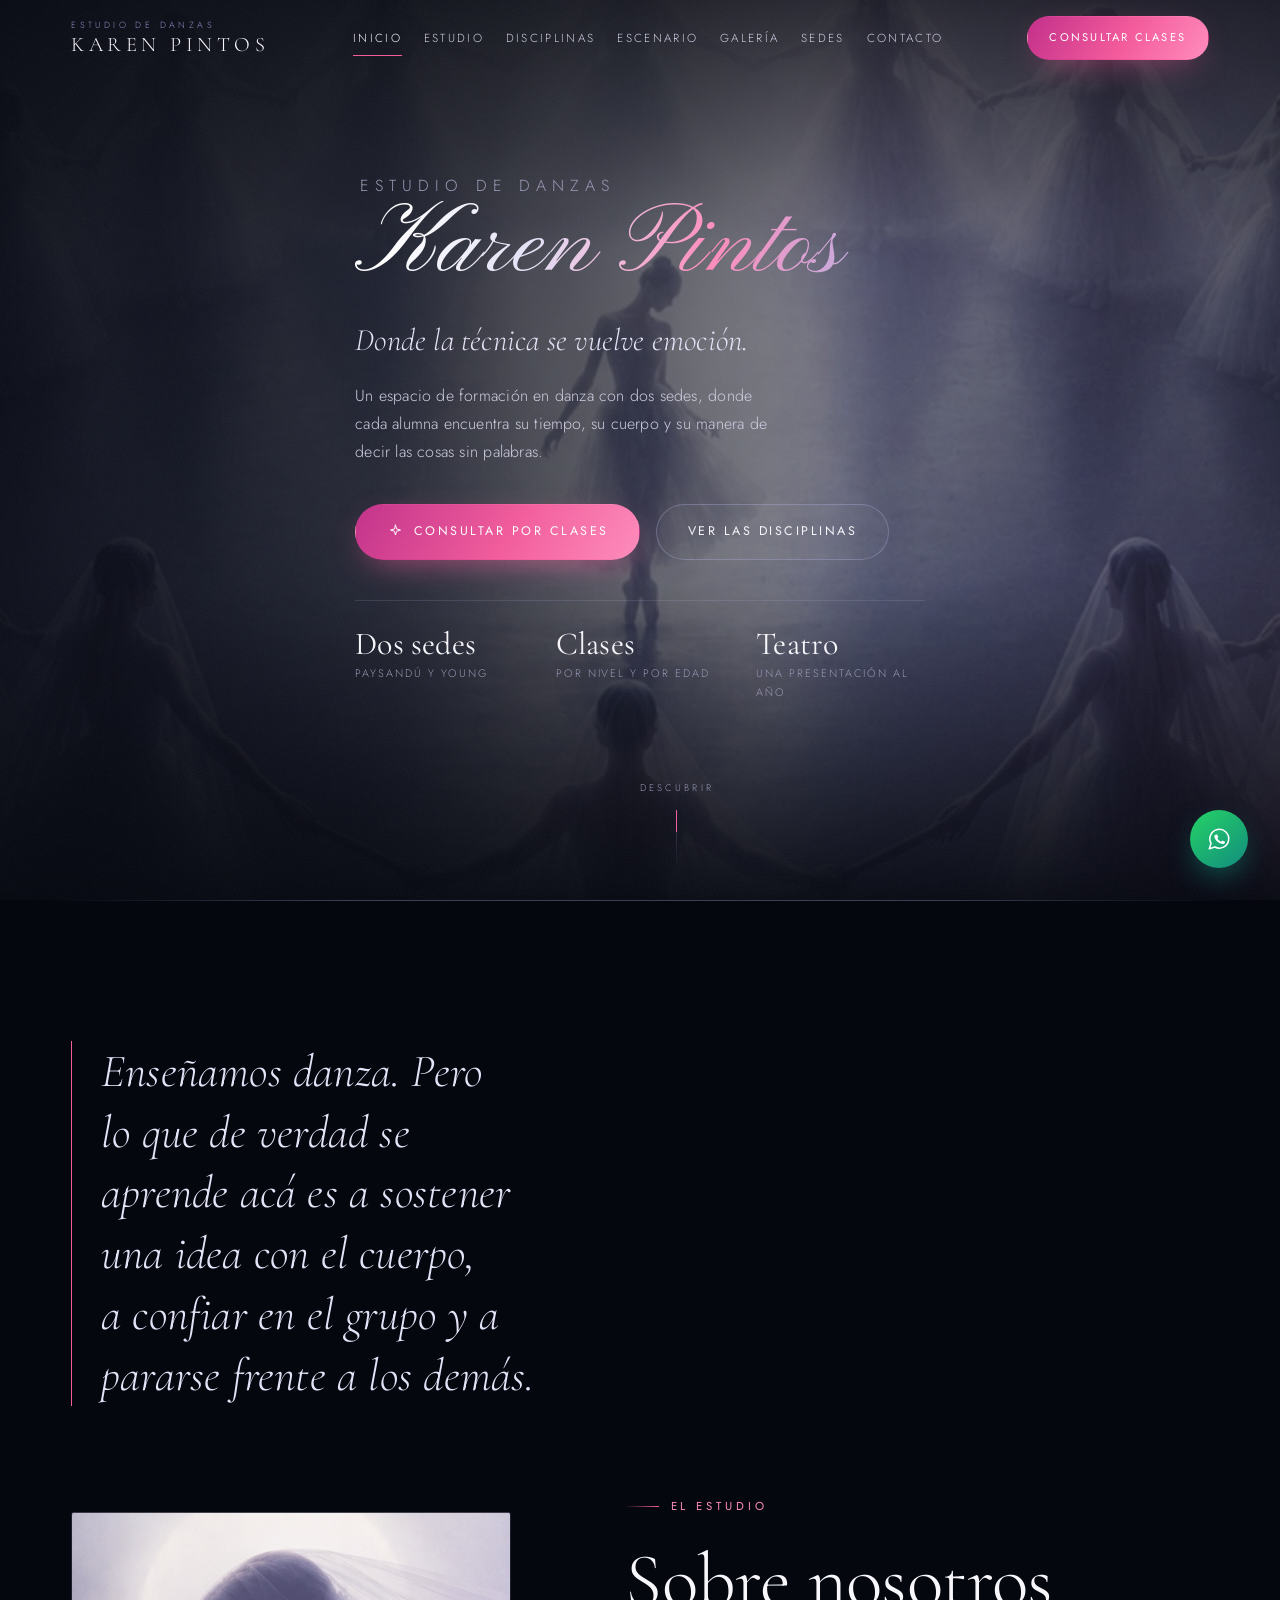
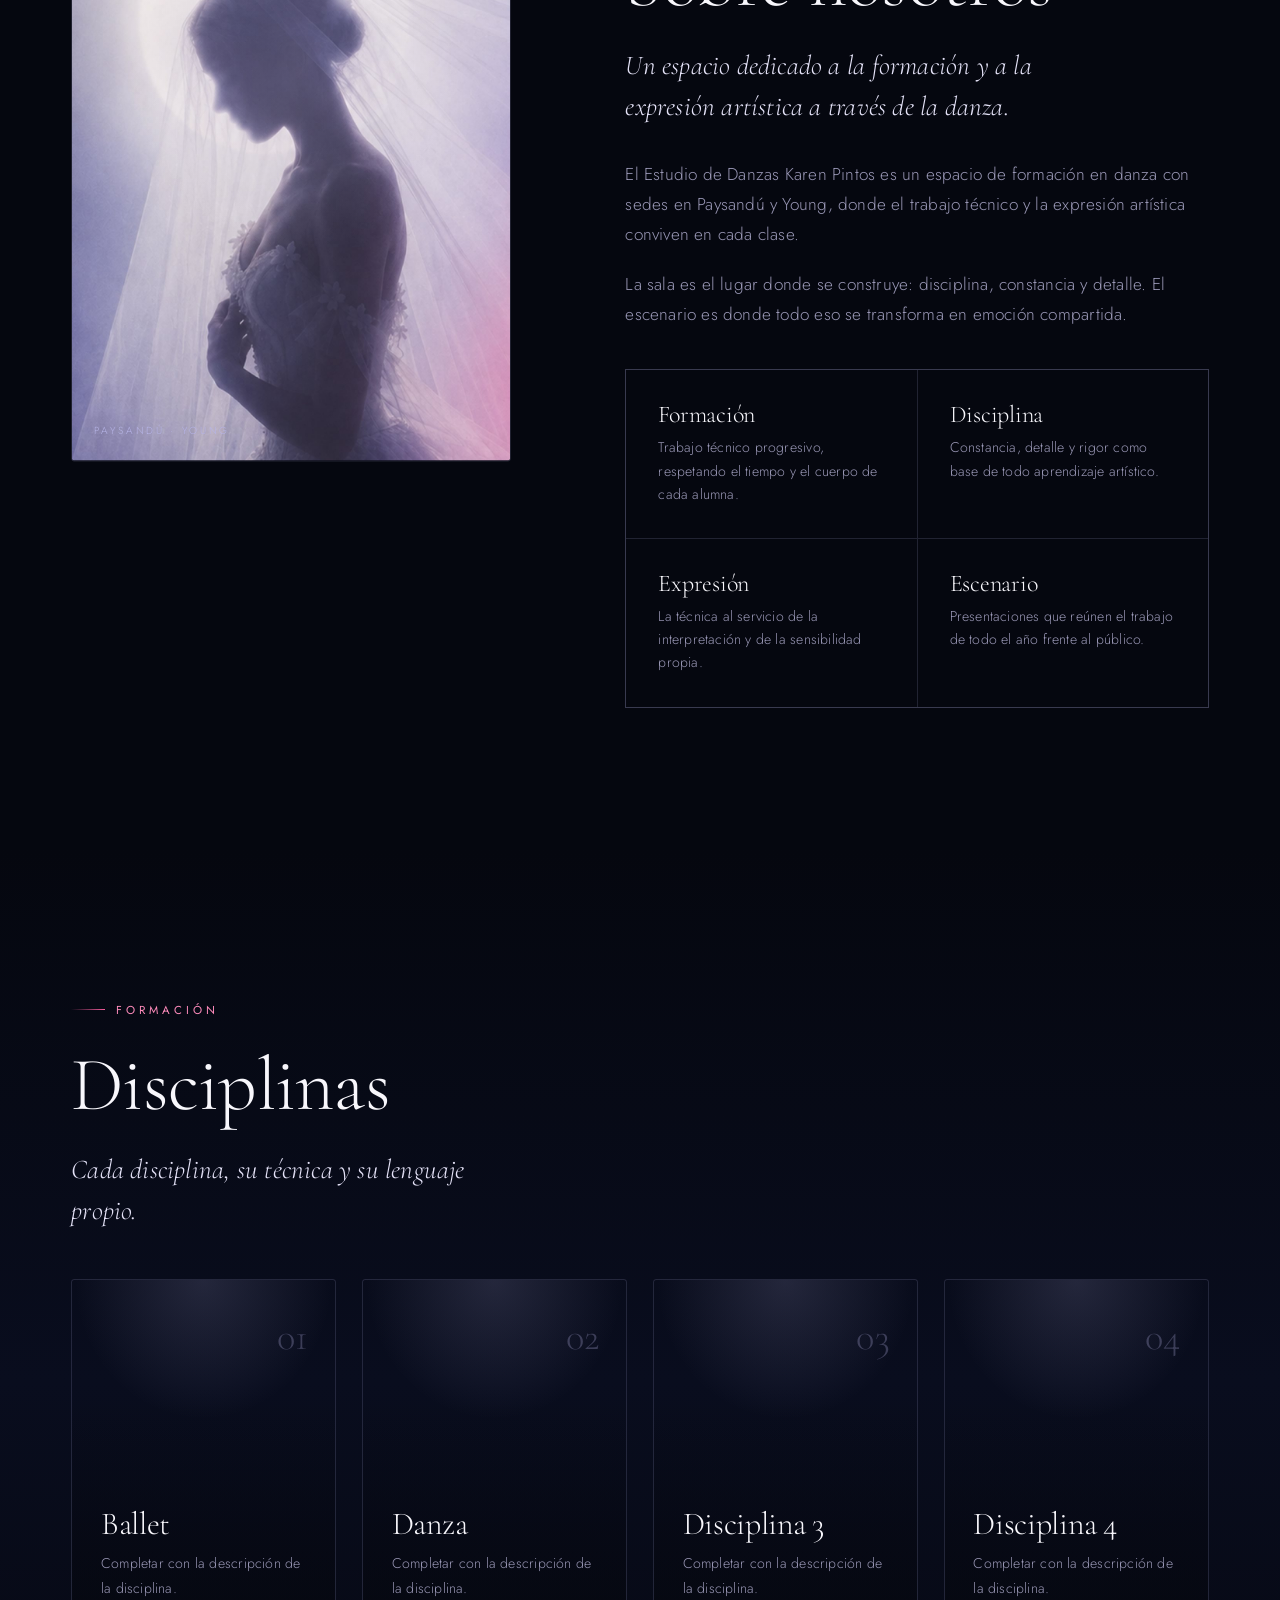
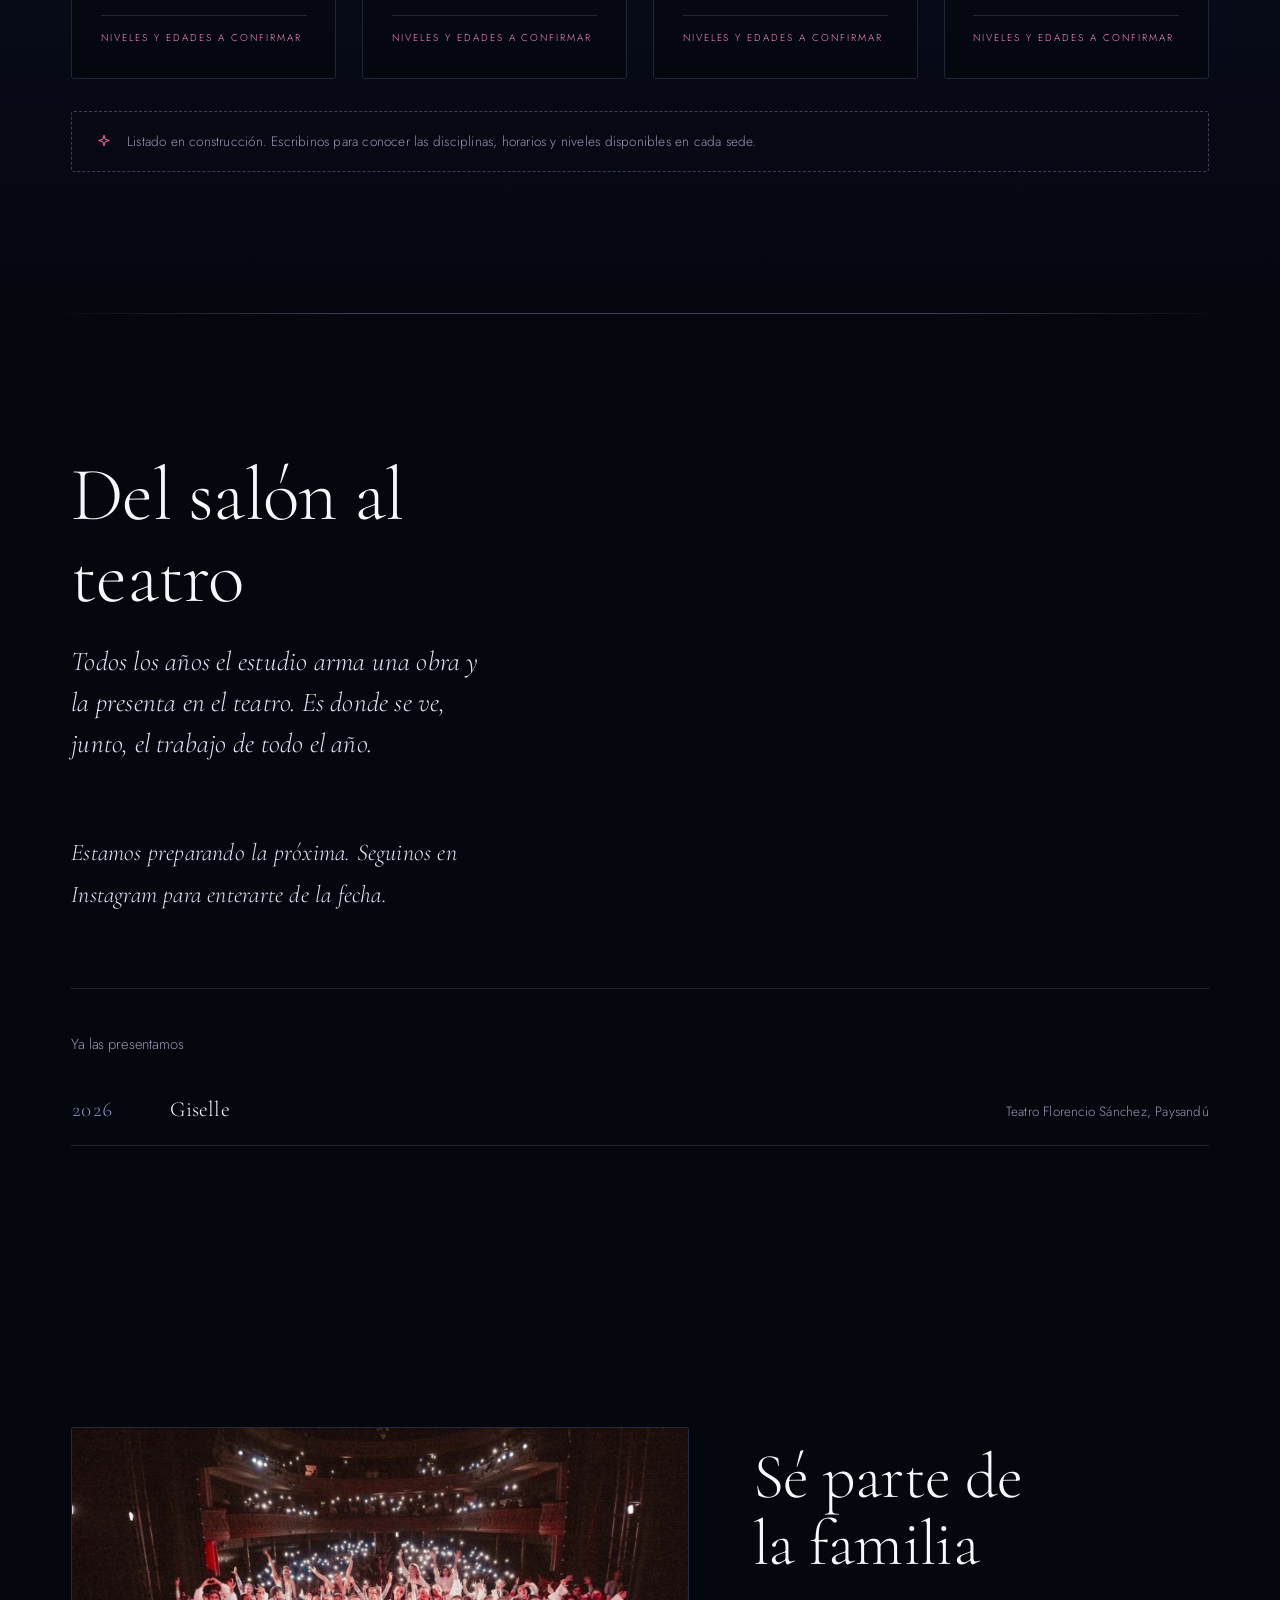
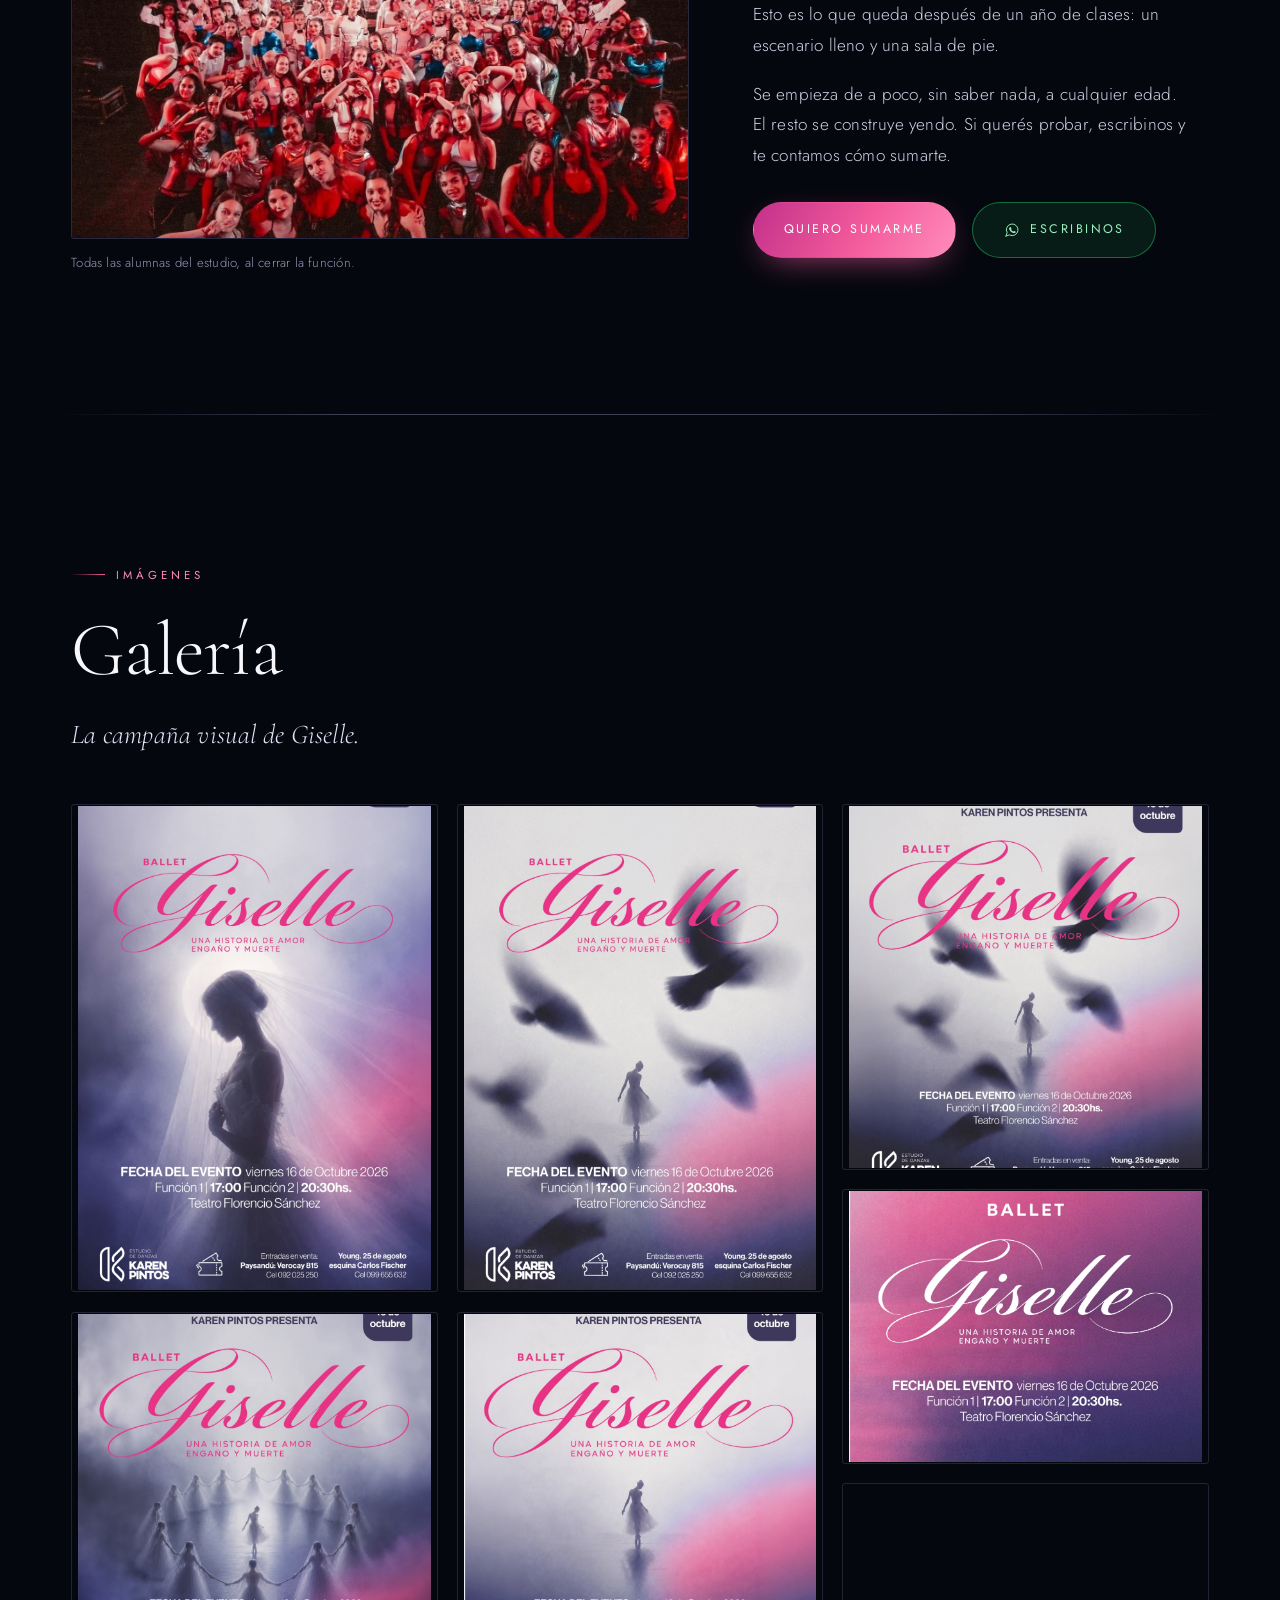
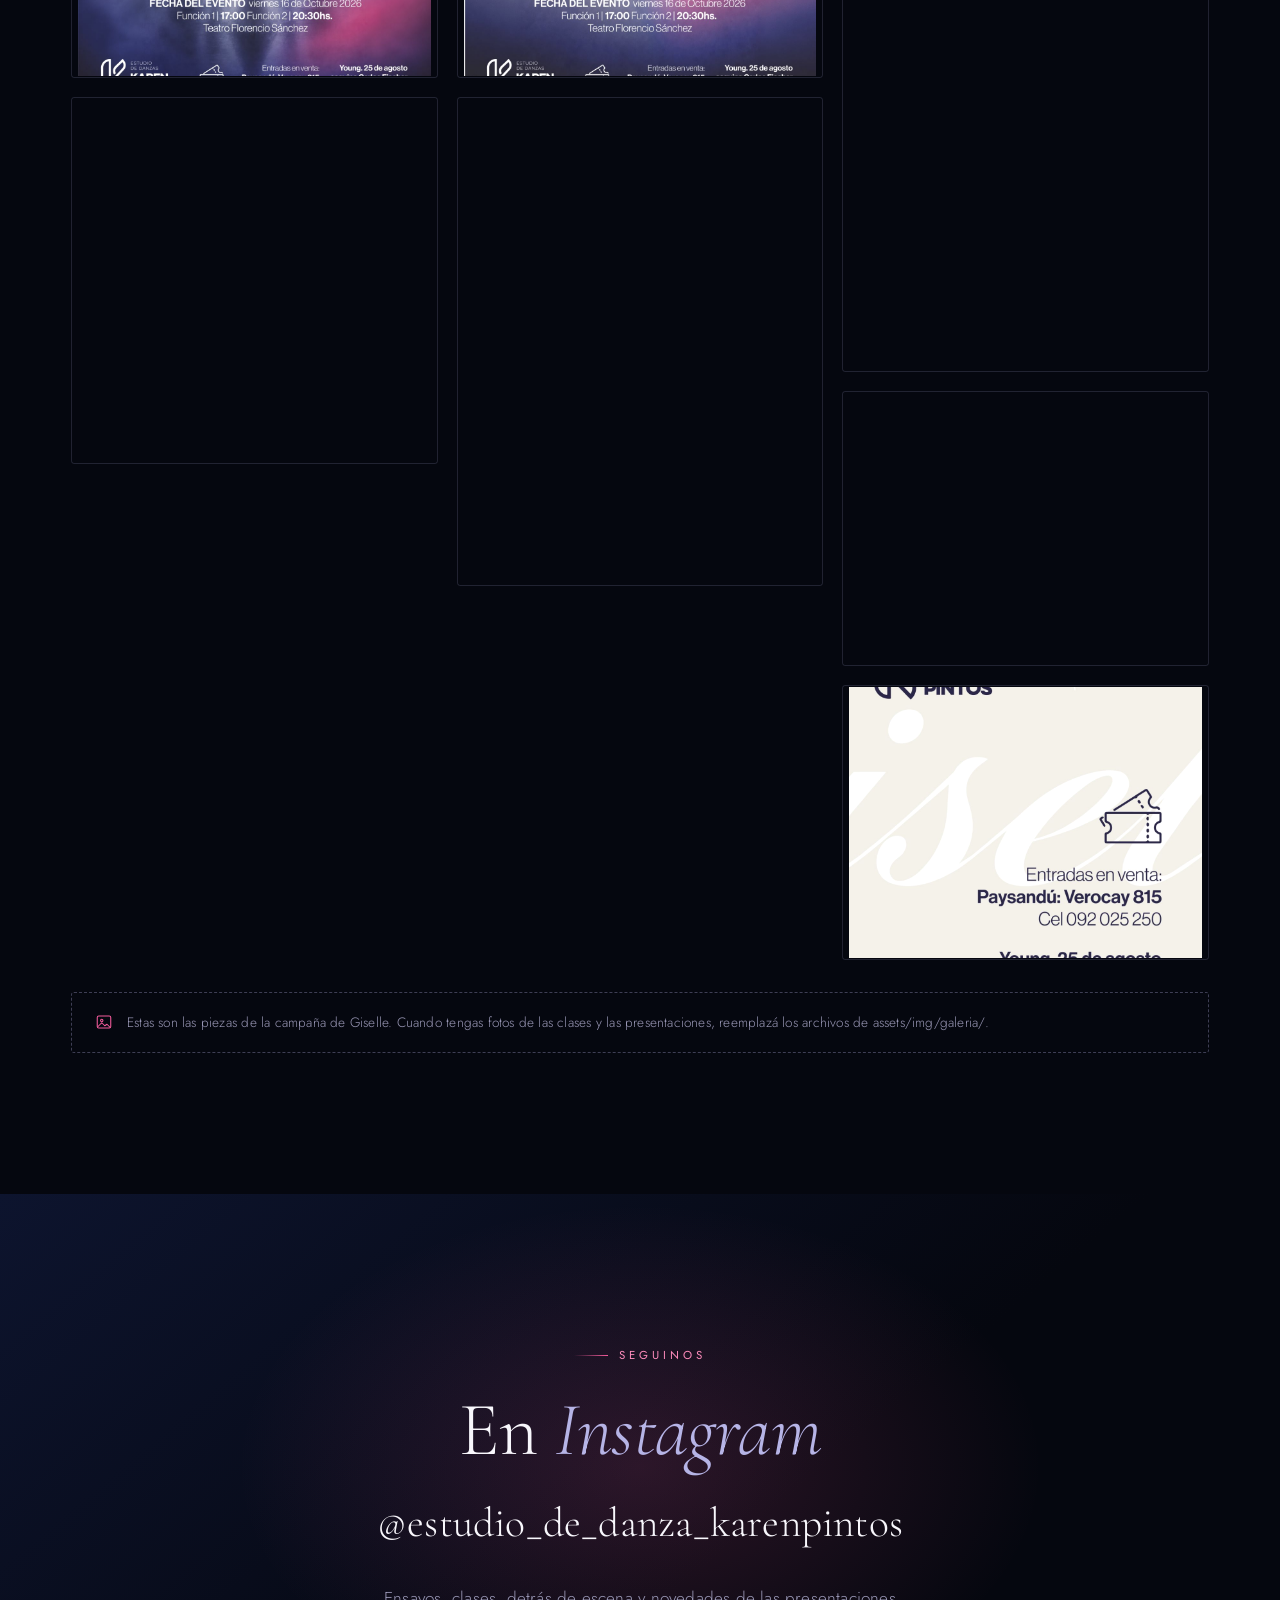
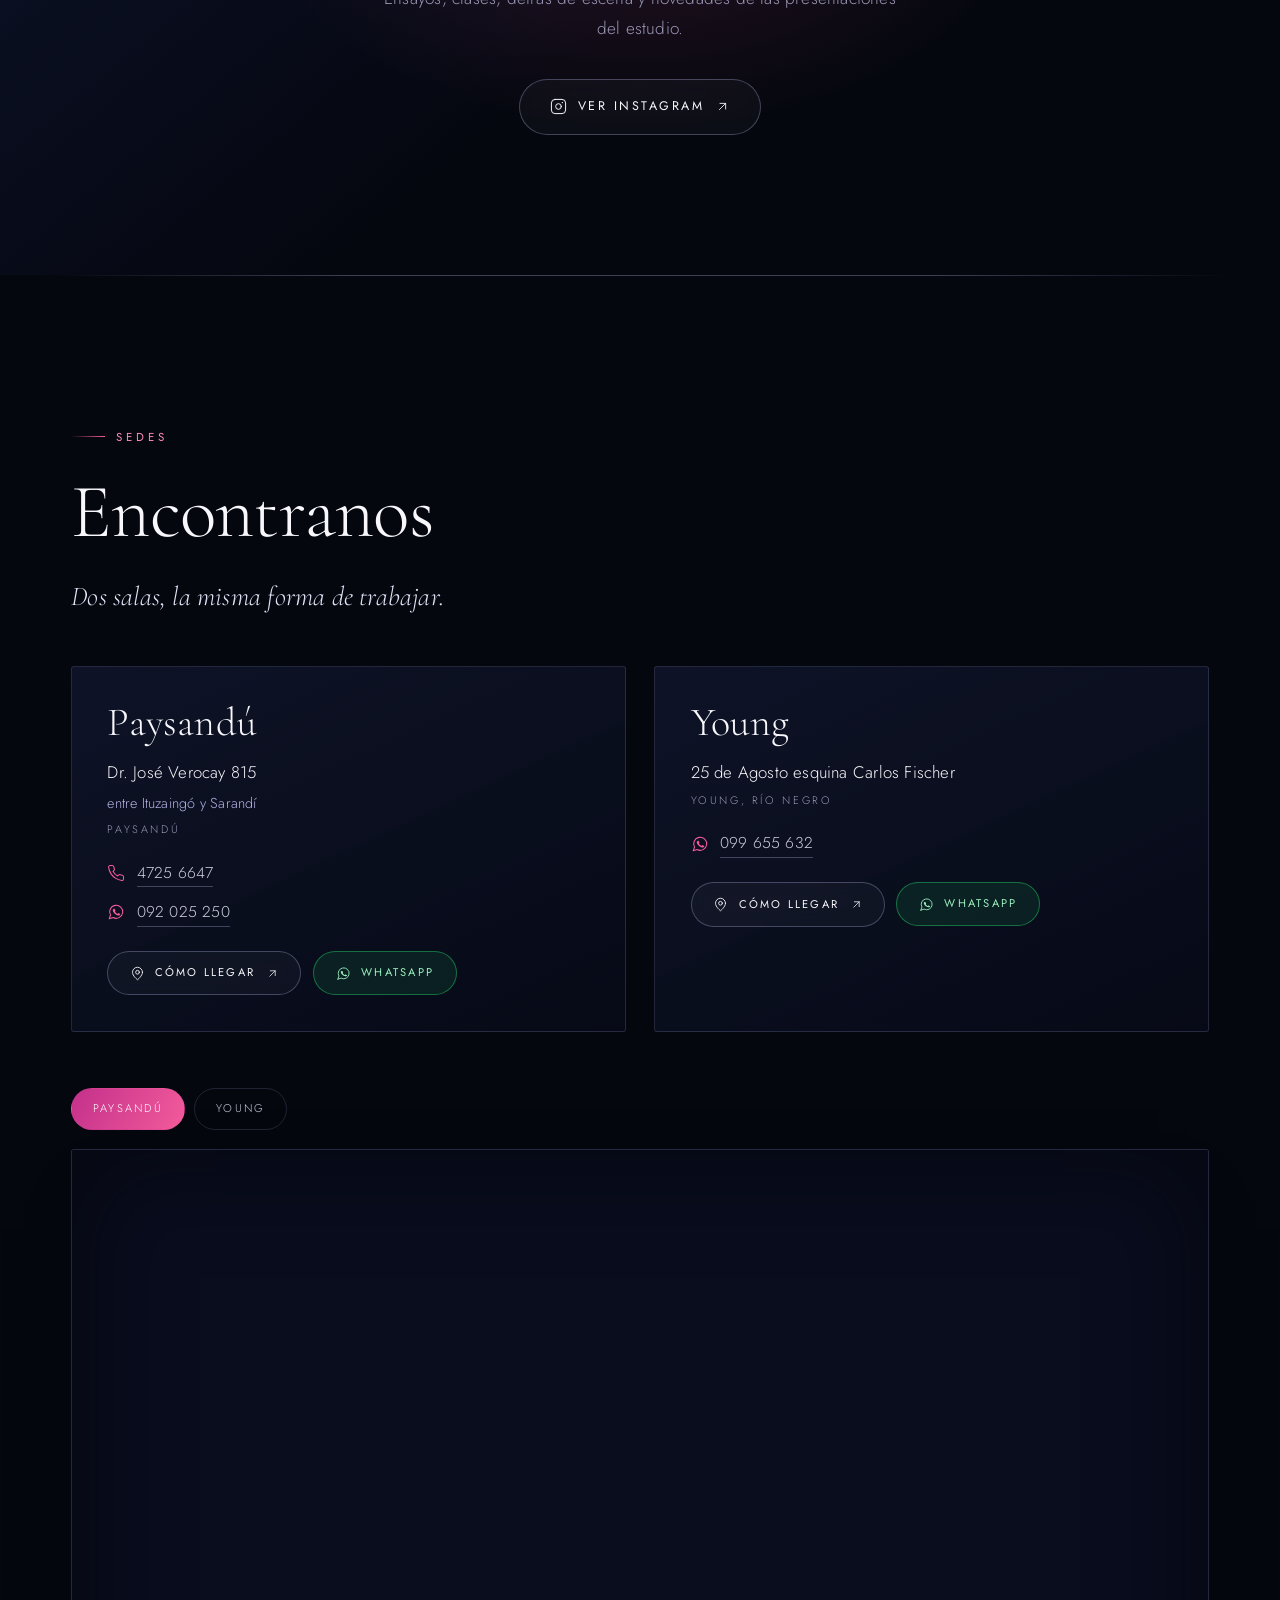
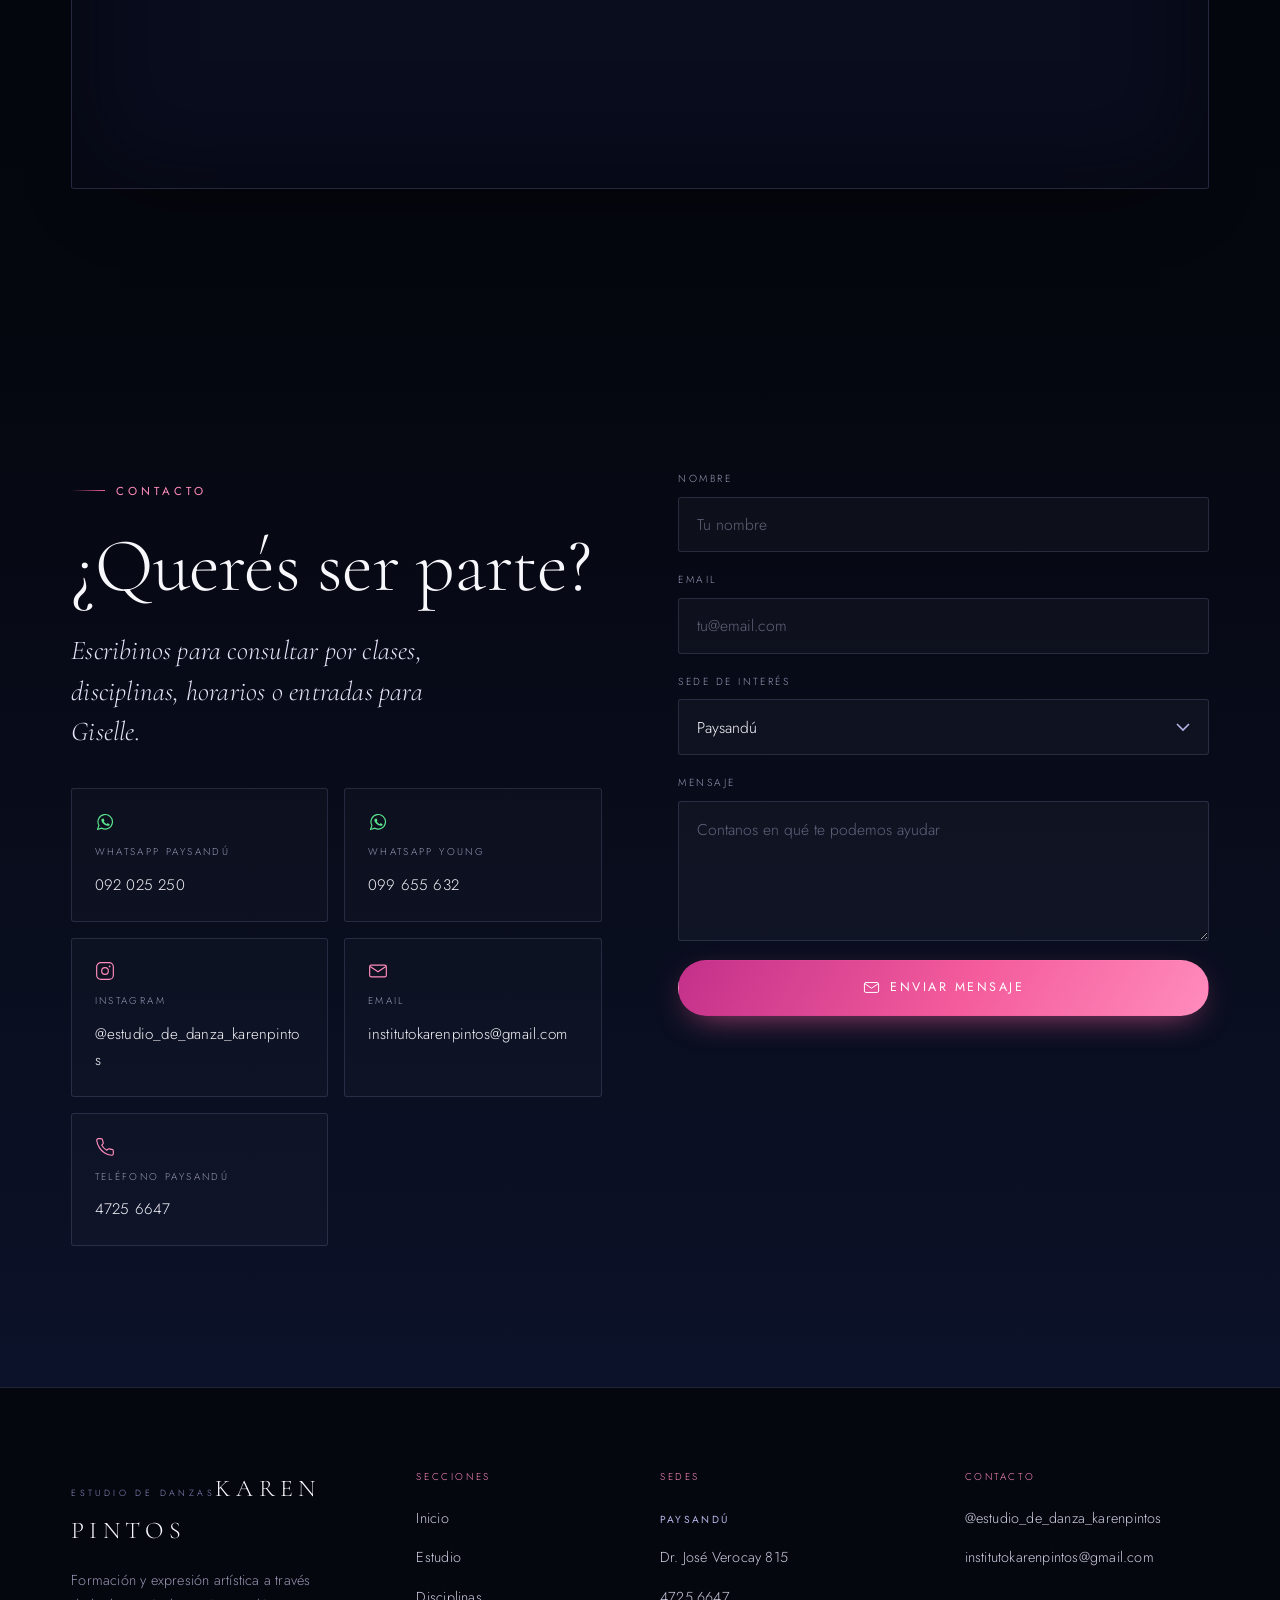
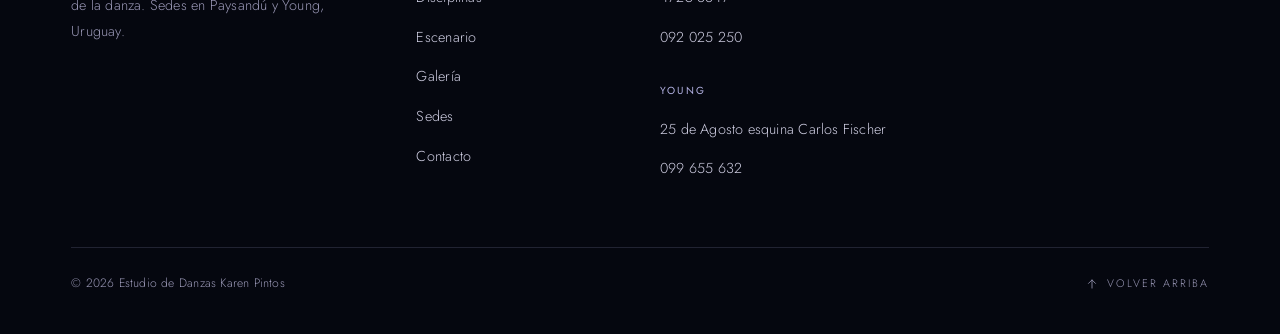
==== commit ad12c4fe: "Separar el CSS por apartados, centralizar colores y sumar 'Se parte' CSS: el archivo unico de 1410 l" ====
--- a/index.html
+++ b/index.html
@@ -43,7 +43,19 @@
   <link rel="preconnect" href="https://fonts.gstatic.com" crossorigin>
   <link href="https://fonts.googleapis.com/css2?family=Cormorant+Garamond:ital,wght@0,300;0,400;0,500;1,300;1,400&family=Jost:wght@200;300;400;500&family=Pinyon+Script&display=swap" rel="stylesheet">
 
-  <link rel="stylesheet" href="assets/css/styles.css?v=20261008a">
+  <!-- Estilos, separados por apartado. El primero tiene todos los colores. -->
+  <link rel="stylesheet" href="assets/css/partes/01-variables.css?v=20261008b">
+  <link rel="stylesheet" href="assets/css/partes/02-base.css?v=20261008b">
+  <link rel="stylesheet" href="assets/css/partes/03-botones.css?v=20261008b">
+  <link rel="stylesheet" href="assets/css/partes/04-menu.css?v=20261008b">
+  <link rel="stylesheet" href="assets/css/partes/05-portada.css?v=20261008b">
+  <link rel="stylesheet" href="assets/css/partes/06-estudio.css?v=20261008b">
+  <link rel="stylesheet" href="assets/css/partes/07-escenario.css?v=20261008b">
+  <link rel="stylesheet" href="assets/css/partes/08-familia.css?v=20261008b">
+  <link rel="stylesheet" href="assets/css/partes/09-galeria.css?v=20261008b">
+  <link rel="stylesheet" href="assets/css/partes/10-sedes-contacto.css?v=20261008b">
+  <link rel="stylesheet" href="assets/css/partes/11-pie.css?v=20261008b">
+  <link rel="stylesheet" href="assets/css/partes/12-animacion-responsive.css?v=20261008b">
 
   <!-- Datos estructurados (sólo información provista por el estudio) -->
   <script type="application/ld+json">
@@ -125,20 +137,21 @@
        El "?v=" del final fuerza a los navegadores a bajar la versión nueva.
        Si hacés un cambio y no lo ves online, cambiá ese número acá
        (también está en la hoja de estilos, arriba) y volvé a hacer push. -->
-  <script src="assets/js/siteData.js?v=20261008a"></script>
-  <script src="assets/js/icons.js?v=20261008a"></script>
-  <script src="assets/js/utils.js?v=20261008a"></script>
-  <script src="assets/js/components/navbar.js?v=20261008a"></script>
-  <script src="assets/js/components/hero.js?v=20261008a"></script>
-  <script src="assets/js/components/escenario.js?v=20261008a"></script>
-  <script src="assets/js/components/about.js?v=20261008a"></script>
-  <script src="assets/js/components/classes.js?v=20261008a"></script>
-  <script src="assets/js/components/gallery.js?v=20261008a"></script>
-  <script src="assets/js/components/instagram.js?v=20261008a"></script>
-  <script src="assets/js/components/location.js?v=20261008a"></script>
-  <script src="assets/js/components/contact.js?v=20261008a"></script>
-  <script src="assets/js/components/footer.js?v=20261008a"></script>
-  <script src="assets/js/components/whatsapp.js?v=20261008a"></script>
-  <script src="assets/js/main.js?v=20261008a"></script>
+  <script src="assets/js/siteData.js?v=20261008b"></script>
+  <script src="assets/js/icons.js?v=20261008b"></script>
+  <script src="assets/js/utils.js?v=20261008b"></script>
+  <script src="assets/js/components/navbar.js?v=20261008b"></script>
+  <script src="assets/js/components/hero.js?v=20261008b"></script>
+  <script src="assets/js/components/escenario.js?v=20261008b"></script>
+  <script src="assets/js/components/about.js?v=20261008b"></script>
+  <script src="assets/js/components/classes.js?v=20261008b"></script>
+  <script src="assets/js/components/gallery.js?v=20261008b"></script>
+  <script src="assets/js/components/instagram.js?v=20261008b"></script>
+  <script src="assets/js/components/location.js?v=20261008b"></script>
+  <script src="assets/js/components/contact.js?v=20261008b"></script>
+  <script src="assets/js/components/familia.js?v=20261008b"></script>
+  <script src="assets/js/components/footer.js?v=20261008b"></script>
+  <script src="assets/js/components/whatsapp.js?v=20261008b"></script>
+  <script src="assets/js/main.js?v=20261008b"></script>
 </body>
 </html>
--- a/assets/css/partes/01-variables.css
+++ b/assets/css/partes/01-variables.css
@@ -0,0 +1,132 @@
+/* =============================================================
+   1. VARIABLES
+   -------------------------------------------------------------
+   ESTE ES EL ÚNICO ARCHIVO DEL SITIO CON COLORES ESCRITOS.
+   Todo lo demás los hereda de acá. Si cambiás un color en este
+   archivo, cambia en toda la página de una sola vez.
+
+   Está en dos capas:
+     A) LA PALETA  -> los colores de la marca, con nombre.
+     B) LOS USOS   -> para qué se usa cada uno (fondo, texto,
+                      líneas, botones...). Salen de la paleta.
+
+   Los colores de la paleta se escriben como tres números
+   (rojo verde azul) y no con almohadilla, para poder usarlos
+   también translúcidos:  rgb(var(--azul) / .4)  = azul al 40%.
+   ============================================================= */
+
+:root {
+
+  /* ---------------------------------------------------------
+     A) LA PALETA
+     --------------------------------------------------------- */
+
+  /* Azules: del más oscuro (el fondo de la página) al más claro */
+  --azul-noche:    5 7 15;
+  --azul-nocturno: 9 13 30;
+  --azul-profundo: 13 20 46;
+  --azul:          22 32 74;
+  --azul-claro:    35 48 95;
+
+  /* Lavandas: los grises violáceos del texto y las líneas */
+  --lavanda:       182 180 230;
+  --lavanda-suave: 142 140 196;
+  --lavanda-luz:   228 226 247;
+
+  /* Violetas de atmósfera: los halos y los haces de luz del fondo */
+  --violeta:       116 112 206;
+  --lavanda-haz:   198 196 255;
+
+  /* Neutros */
+  --blanco:        248 247 252;
+  --blanco-puro:   255 255 255;
+  --gris-claro:    207 206 226;
+  --gris:          153 151 181;
+  --negro:         0 0 0;
+
+  /* Rosas: el color de la marca, el que lleva la atención */
+  --rosa:          244 92 156;
+  --rosa-claro:    255 140 188;
+  --fucsia:        195 48 138;
+
+  /* Verdes: sólo para WhatsApp, que tiene su color propio */
+  --verde:         37 211 102;
+  --verde-oscuro:  18 140 126;
+  --verde-claro:   155 240 191;
+  --verde-brillo:  91 227 141;
+
+
+  /* ---------------------------------------------------------
+     B) LOS USOS  (todo sale de la paleta de arriba)
+     --------------------------------------------------------- */
+
+  /* Fondos */
+  --fondo:         rgb(var(--azul-noche));
+  --fondo-suave:   rgb(var(--azul-nocturno));
+  --fondo-panel:   linear-gradient(155deg,
+                     rgb(var(--azul-claro) / .3),
+                     rgb(var(--azul-nocturno) / .5));
+  --fondo-vidrio:  rgb(var(--azul) / .55);
+
+  /* Textos */
+  --texto:         rgb(var(--gris-claro));
+  --texto-suave:   rgb(var(--gris));
+  --texto-fuerte:  rgb(var(--blanco));
+  --texto-destacado: rgb(var(--lavanda-luz));
+
+  /* Líneas y bordes */
+  --linea:         rgb(var(--lavanda) / .16);
+  --linea-fuerte:  rgb(var(--lavanda) / .32);
+
+  /* Acento (la marca) */
+  --acento:        rgb(var(--rosa));
+  --acento-claro:  rgb(var(--rosa-claro));
+  --acento-hondo:  rgb(var(--fucsia));
+  --acento-velo:   rgb(var(--rosa) / .1);
+  --acento-borde:  rgb(var(--rosa) / .4);
+  --degradado-acento: linear-gradient(120deg,
+                        rgb(var(--fucsia)),
+                        rgb(var(--rosa)) 55%,
+                        rgb(var(--rosa-claro)));
+
+  /* WhatsApp */
+  --wa:            rgb(var(--verde));
+  --wa-texto:      rgb(var(--verde-claro));
+  --wa-borde:      rgb(var(--verde) / .45);
+  --wa-velo:       rgb(var(--verde) / .1);
+  --wa-degradado:  linear-gradient(140deg,
+                     rgb(var(--verde)), rgb(var(--verde-oscuro)));
+
+  /* Sombras */
+  --sombra-acento: 0 10px 34px -14px rgb(var(--rosa) / .85);
+  --sombra-honda:  0 24px 60px -24px rgb(var(--negro));
+
+  /* Sobre la foto de portada: el velo que deja leer el texto */
+  --velo-portada:
+    linear-gradient(100deg,
+      rgb(var(--azul-noche) / .9) 0%,
+      rgb(var(--azul-noche) / .68) 36%,
+      rgb(var(--azul-noche) / .22) 64%,
+      rgb(var(--azul-noche) / .44) 100%),
+    linear-gradient(180deg,
+      rgb(var(--azul-noche) / .7) 0%,
+      transparent 28%, transparent 64%,
+      rgb(var(--azul-noche) / .94) 100%);
+
+
+  /* ---------------------------------------------------------
+     C) TIPOGRAFÍAS, MEDIDAS Y MOVIMIENTO
+     --------------------------------------------------------- */
+  --serif:  'Cormorant Garamond', Georgia, 'Times New Roman', serif;
+  --sans:   'Jost', 'Segoe UI', system-ui, -apple-system, sans-serif;
+  --script: 'Pinyon Script', 'Cormorant Garamond', cursive;
+
+  --ancho:     1240px;
+  --gutter:    clamp(1.25rem, 4vw, 3.5rem);
+  --seccion-y: clamp(5rem, 11vw, 9.5rem);
+  --nav-h:     76px;
+
+  --ease:  cubic-bezier(.22, .61, .36, 1);
+  --lento: .9s;
+  --medio: .55s;
+}
--- a/assets/css/partes/02-base.css
+++ b/assets/css/partes/02-base.css
@@ -0,0 +1,141 @@
+/* ---------- 2. BASE ---------- */
+*, *::before, *::after { box-sizing: border-box; }
+
+html {
+  scroll-behavior: smooth;
+  scroll-padding-top: var(--nav-h);
+  -webkit-text-size-adjust: 100%;
+}
+
+body {
+  margin: 0;
+  background: var(--fondo);
+  color: var(--texto);
+  font-family: var(--sans);
+  font-size: clamp(1rem, .96rem + .2vw, 1.075rem);
+  font-weight: 300;
+  line-height: 1.75;
+  letter-spacing: .012em;
+  overflow-x: hidden;
+  -webkit-font-smoothing: antialiased;
+}
+
+/* Textura suave de grano sobre todo el sitio */
+body::after {
+  content: '';
+  position: fixed;
+  inset: 0;
+  pointer-events: none;
+  z-index: 9;
+  opacity: .16;
+  background-image: url("data:image/svg+xml,%3Csvg xmlns='http://www.w3.org/2000/svg' width='160' height='160'%3E%3Cfilter id='n'%3E%3CfeTurbulence type='fractalNoise' baseFrequency='.85' numOctaves='3'/%3E%3C/filter%3E%3Crect width='160' height='160' filter='url(%23n)' opacity='.35'/%3E%3C/svg%3E");
+}
+
+img { max-width: 100%; display: block; }
+a { color: inherit; text-decoration: none; }
+button { font: inherit; color: inherit; }
+
+h1, h2, h3, h4 {
+  font-family: var(--serif);
+  font-weight: 300;
+  color: var(--texto-fuerte);
+  line-height: 1.08;
+  letter-spacing: -.01em;
+  margin: 0;
+}
+
+p { margin: 0 0 1.15em; }
+p:last-child { margin-bottom: 0; }
+
+::selection { background: var(--acento); color: rgb(var(--blanco-puro)); }
+
+:focus-visible {
+  outline: 2px solid var(--acento-claro);
+  outline-offset: 3px;
+  border-radius: 2px;
+}
+
+.ico { flex: 0 0 auto; }
+
+/* Solo lectores de pantalla */
+.sr-only {
+  position: absolute; width: 1px; height: 1px;
+  padding: 0; margin: -1px; overflow: hidden;
+  clip: rect(0 0 0 0); white-space: nowrap; border: 0;
+}
+
+.saltar {
+  position: absolute; left: 50%; top: 0;
+  transform: translate(-50%, -140%);
+  z-index: 200; background: var(--acento); color: rgb(var(--blanco-puro));
+  padding: .7rem 1.4rem; border-radius: 0 0 6px 6px;
+  font-size: .82rem; letter-spacing: .12em; text-transform: uppercase;
+  transition: transform .25s var(--ease);
+}
+.saltar:focus { transform: translate(-50%, 0); }
+
+/* ---------- 3. LAYOUT ---------- */
+.contenedor {
+  width: 100%;
+  max-width: var(--ancho);
+  margin-inline: auto;
+  padding-inline: var(--gutter);
+}
+
+.seccion {
+  position: relative;
+  padding-block: var(--seccion-y);
+}
+
+.seccion--linea::before {
+  content: '';
+  position: absolute; top: 0; left: var(--gutter); right: var(--gutter);
+  height: 1px;
+  background: linear-gradient(90deg, transparent, var(--linea-fuerte) 25%, var(--linea-fuerte) 75%, transparent);
+}
+
+/* ---------- 4. TIPOGRAFÍA DE APOYO ---------- */
+.eyebrow {
+  display: inline-flex; align-items: center; gap: .7rem;
+  font-size: .72rem; font-weight: 400;
+  letter-spacing: .34em; text-transform: uppercase;
+  color: var(--acento-claro);
+  margin: 0 0 1.5rem;
+}
+.eyebrow::before {
+  content: ''; width: 34px; height: 1px;
+  background: linear-gradient(90deg, transparent, var(--acento));
+}
+
+.titulo-seccion {
+  font-size: clamp(2.6rem, 6.2vw, 4.75rem);
+  margin-bottom: 1.5rem;
+}
+.titulo-seccion em {
+  font-style: italic;
+  color: rgb(var(--lavanda));
+}
+
+.lead {
+  font-family: var(--serif);
+  font-size: clamp(1.25rem, 2.3vw, 1.7rem);
+  font-style: italic;
+  line-height: 1.5;
+  color: var(--texto-destacado);
+  max-width: 34ch;
+}
+
+.texto-tenue { color: var(--texto-suave); }
+
+.script {
+  font-family: var(--script);
+  font-weight: 400;
+  letter-spacing: .01em;
+  line-height: 1;
+  background: linear-gradient(105deg, rgb(var(--blanco-puro)) 8%, var(--texto-destacado) 32%, var(--acento-claro) 62%, rgb(var(--lavanda)) 92%);
+  -webkit-background-clip: text;
+  background-clip: text;
+  color: transparent;
+  padding-bottom: .12em;
+}
+
--- a/assets/css/partes/03-botones.css
+++ b/assets/css/partes/03-botones.css
@@ -0,0 +1,59 @@
+/* ---------- 5. BOTONES ---------- */
+.btn {
+  --bg: transparent;
+  position: relative;
+  display: inline-flex; align-items: center; gap: .65rem;
+  padding: 1rem 1.9rem;
+  min-height: 52px;
+  border: 1px solid var(--linea-fuerte);
+  border-radius: 999px;
+  background: var(--bg);
+  color: var(--texto-fuerte);
+  font-size: .78rem; font-weight: 400;
+  letter-spacing: .2em; text-transform: uppercase;
+  cursor: pointer;
+  overflow: hidden;
+  transition: color .4s var(--ease), border-color .4s var(--ease),
+              transform .4s var(--ease), box-shadow .4s var(--ease), background-color .4s var(--ease);
+}
+.btn .ico { transition: transform .45s var(--ease); }
+.btn:hover { transform: translateY(-2px); }
+.btn:hover .ico { transform: translateX(3px); }
+
+/* Fantasma / secundario */
+.btn--ghost { background: rgb(var(--blanco-puro) / .03); backdrop-filter: blur(8px); }
+.btn--ghost:hover {
+  border-color: rgb(var(--lavanda));
+  background: rgb(var(--lavanda) / .1);
+}
+
+/* Principal (rosa) */
+.btn--primario {
+  border-color: transparent;
+  background: linear-gradient(120deg, var(--acento-hondo), var(--acento) 55%, var(--acento-claro));
+  color: rgb(var(--blanco-puro));
+  box-shadow: 0 10px 34px -14px rgb(var(--rosa) / .85);
+}
+.btn--primario::after {
+  content: '';
+  position: absolute; inset: 0;
+  background: linear-gradient(120deg, transparent 20%, rgb(var(--blanco-puro) / .4), transparent 80%);
+  transform: translateX(-110%);
+  transition: transform .9s var(--ease);
+}
+.btn--primario:hover { box-shadow: 0 16px 44px -12px rgb(var(--rosa) / .95); }
+.btn--primario:hover::after { transform: translateX(110%); }
+
+/* Texto con línea */
+.btn--texto {
+  padding: .4rem 0; min-height: 0;
+  border: 0; border-bottom: 1px solid var(--linea-fuerte);
+  border-radius: 0;
+  color: var(--texto-destacado);
+}
+.btn--texto:hover { border-color: var(--acento); color: var(--acento-claro); transform: none; }
+
+.btn--peq { padding: .72rem 1.35rem; min-height: 44px; font-size: .7rem; }
+
+.acciones { display: flex; flex-wrap: wrap; gap: 1rem; }
+
--- a/assets/css/partes/04-menu.css
+++ b/assets/css/partes/04-menu.css
@@ -0,0 +1,99 @@
+/* ---------- 6. NAVBAR ---------- */
+.nav {
+  position: fixed; inset: 0 0 auto 0; z-index: 100;
+  height: var(--nav-h);
+  display: flex; align-items: center;
+  transition: background-color .5s var(--ease), box-shadow .5s var(--ease),
+              backdrop-filter .5s var(--ease), height .5s var(--ease);
+}
+.nav::after {
+  content: ''; position: absolute; left: 0; right: 0; bottom: 0; height: 1px;
+  background: var(--linea);
+  opacity: 0; transition: opacity .5s var(--ease);
+}
+.nav.is-scrolled {
+  background: rgb(var(--azul-noche) / .82);
+  backdrop-filter: blur(18px) saturate(140%);
+  box-shadow: 0 12px 40px -22px rgb(var(--negro));
+}
+.nav.is-scrolled::after { opacity: 1; }
+
+.nav__inner {
+  width: 100%; max-width: var(--ancho); margin-inline: auto;
+  padding-inline: var(--gutter);
+  display: flex; align-items: center; justify-content: space-between; gap: 1.5rem;
+}
+
+.marca { display: flex; flex-direction: column; line-height: 1; }
+.marca__sup {
+  font-size: .56rem; letter-spacing: .38em; text-transform: uppercase;
+  color: rgb(var(--lavanda-suave)); margin-bottom: .34rem;
+}
+.marca__nombre {
+  font-family: var(--serif); font-size: 1.28rem;
+  letter-spacing: .22em; text-transform: uppercase; color: var(--texto-fuerte);
+  transition: color .35s var(--ease);
+}
+.marca:hover .marca__nombre { color: var(--acento-claro); }
+
+.nav__menu { display: flex; align-items: center; gap: clamp(.9rem, 1.7vw, 1.8rem); }
+.nav__link {
+  position: relative;
+  font-size: .73rem; letter-spacing: .2em; text-transform: uppercase;
+  white-space: nowrap;
+  color: var(--texto); padding: .5rem 0;
+  transition: color .35s var(--ease);
+}
+.nav__link::after {
+  content: ''; position: absolute; left: 0; bottom: 0; height: 1px; width: 100%;
+  background: var(--acento);
+  transform: scaleX(0); transform-origin: right;
+  transition: transform .45s var(--ease);
+}
+.nav__link:hover, .nav__link.is-active { color: var(--texto-fuerte); }
+.nav__link:hover::after, .nav__link.is-active::after { transform: scaleX(1); transform-origin: left; }
+
+.nav__acciones { display: flex; align-items: center; gap: .75rem; }
+
+.nav__burger {
+  display: none;
+  width: 46px; height: 46px;
+  align-items: center; justify-content: center;
+  background: rgb(var(--blanco-puro) / .04); border: 1px solid var(--linea);
+  border-radius: 50%; cursor: pointer;
+  transition: border-color .35s var(--ease), background-color .35s var(--ease);
+}
+.nav__burger:hover { border-color: rgb(var(--lavanda)); }
+
+/* Panel móvil */
+.menu-movil {
+  position: fixed; inset: 0; z-index: 99;
+  display: flex; flex-direction: column; justify-content: center;
+  padding: calc(var(--nav-h) + 2rem) var(--gutter) 3rem;
+  background: linear-gradient(180deg, var(--fondo) 0%, rgb(var(--azul-profundo)) 100%);
+  opacity: 0; visibility: hidden;
+  transition: opacity .45s var(--ease), visibility .45s;
+}
+.menu-movil.is-open { opacity: 1; visibility: visible; }
+.menu-movil__lista { display: flex; flex-direction: column; gap: .25rem; }
+.menu-movil__link {
+  font-family: var(--serif); font-size: clamp(1.9rem, 8vw, 2.6rem);
+  color: var(--texto-fuerte); padding: .35rem 0;
+  border-bottom: 1px solid var(--linea);
+  display: flex; align-items: baseline; gap: 1rem;
+  opacity: 0; transform: translateY(18px);
+  transition: color .3s var(--ease);
+}
+.menu-movil.is-open .menu-movil__link { animation: subir .6s var(--ease) forwards; }
+.menu-movil__link:hover { color: var(--acento-claro); }
+.menu-movil__num {
+  font-family: var(--sans); font-size: .62rem;
+  letter-spacing: .2em; color: var(--acento); opacity: .8;
+}
+.menu-movil__pie { margin-top: 2.5rem; display: flex; flex-direction: column; gap: 1rem; }
+
+@keyframes subir { to { opacity: 1; transform: none; } }
+
+
+/* El botón del encabezado nunca parte en dos líneas */
+.nav__acciones .btn { white-space: nowrap; }
--- a/assets/css/partes/05-portada.css
+++ b/assets/css/partes/05-portada.css
@@ -0,0 +1,331 @@
+/* ---------- 7. HERO ---------- */
+.hero {
+  position: relative;
+  min-height: 100svh;
+  display: flex; align-items: center;
+  padding-block: calc(var(--nav-h) + 3rem) clamp(6rem, 16vh, 10rem);
+  overflow: hidden;
+  isolation: isolate;
+}
+
+.hero__fondo { position: absolute; inset: 0; z-index: -3; background: var(--fondo); }
+
+/* Atmósfera: penumbra azul + halos lavanda/rosa */
+.hero__fondo::before {
+  content: ''; position: absolute; inset: -20%;
+  background:
+    radial-gradient(58% 50% at 48% 18%, rgb(var(--violeta) / .26), transparent 72%),
+    radial-gradient(40% 40% at 84% 74%, rgb(var(--rosa) / .13), transparent 74%),
+    radial-gradient(70% 60% at 12% 70%, rgb(var(--azul) / .85), transparent 78%),
+    linear-gradient(180deg, rgb(var(--azul-noche)) 0%, rgb(var(--azul-nocturno)) 34%, rgb(var(--azul-profundo)) 58%, rgb(var(--azul-noche)) 100%);
+}
+/* Piso del escenario */
+.hero__fondo::after {
+  content: ''; position: absolute; left: 0; right: 0; bottom: 0; height: 34%;
+  background: linear-gradient(180deg, transparent, rgb(var(--azul-noche) / .92) 62%, var(--fondo));
+}
+
+/* Rayos de luz atravesando el humo */
+.haz {
+  position: absolute; top: -18%; z-index: -2;
+  width: 46vw; height: 130%;
+  background: linear-gradient(180deg, rgb(var(--lavanda-haz) / .2), rgb(var(--lavanda-haz) / .04) 45%, transparent 78%);
+  filter: blur(34px);
+  transform-origin: top center;
+  mix-blend-mode: screen;
+  pointer-events: none;
+}
+.haz--1 { left: 4%;  transform: rotate(13deg);  animation: respira 13s var(--ease) infinite; }
+.haz--2 { left: 34%; width: 30vw; transform: rotate(-5deg);
+  background: linear-gradient(180deg, rgb(var(--blanco-puro) / .22), rgb(var(--lavanda) / .05) 50%, transparent 80%);
+  animation: respira 17s var(--ease) infinite reverse; }
+.haz--3 { right: 2%; transform: rotate(-16deg);
+  background: linear-gradient(180deg, rgb(var(--rosa) / .12), rgb(var(--rosa) / .02) 50%, transparent 80%);
+  animation: respira 15s var(--ease) infinite 2s; }
+
+@keyframes respira {
+  0%, 100% { opacity: .5; }
+  50%      { opacity: .95; }
+}
+
+/* Foto de portada (assets/img/hero.jpg) */
+.hero__foto {
+  position: absolute; inset: -8% 0; z-index: -2;
+  width: 100%; height: 116%;
+  object-fit: cover; object-position: 50% 42%;
+  opacity: .82;
+  filter: saturate(.92) contrast(1.02) brightness(.92);
+  will-change: transform;
+}
+/* Velo para que el texto del hero siempre se lea sobre la foto */
+.hero::before {
+  content: '';
+  position: absolute; inset: 0; z-index: -1;
+  pointer-events: none;
+  background:
+    linear-gradient(100deg, rgb(var(--azul-noche) / .9) 0%, rgb(var(--azul-noche) / .68) 36%, rgb(var(--azul-noche) / .22) 64%, rgb(var(--azul-noche) / .44) 100%),
+    linear-gradient(180deg, rgb(var(--azul-noche) / .7) 0%, transparent 28%, transparent 64%, rgb(var(--azul-noche) / .94) 100%);
+}
+
+
+/* Partículas / destellos */
+.destello {
+  position: absolute; z-index: -1;
+  width: 4px; height: 4px; border-radius: 50%;
+  background: var(--acento-claro);
+  box-shadow: 0 0 14px 3px rgb(var(--rosa) / .55);
+  opacity: 0;
+  animation: flotar 12s linear infinite;
+}
+@keyframes flotar {
+  0%   { opacity: 0; transform: translateY(20px) scale(.6); }
+  18%  { opacity: .9; }
+  70%  { opacity: .5; }
+  100% { opacity: 0; transform: translateY(-160px) scale(1.1); }
+}
+
+.hero__contenido { position: relative; max-width: 42rem; }
+
+.hero__estudio {
+  font-size: clamp(.62rem, 1.6vw, .76rem);
+  letter-spacing: .44em; text-transform: uppercase;
+  color: rgb(var(--lavanda));
+  margin: 0 0 clamp(1.2rem, 3vw, 2rem);
+  opacity: 0; animation: aparecer 1.2s var(--ease) .2s forwards;
+}
+.hero__estudio span { display: block; color: var(--texto-fuerte); margin-top: .45rem; }
+
+.hero__etiqueta {
+  display: inline-flex; align-items: center; gap: .6rem;
+  padding: .42rem 1rem;
+  border: 1px solid rgb(var(--rosa) / .4);
+  border-radius: 999px;
+  background: rgb(var(--rosa) / .09);
+  font-size: .63rem; letter-spacing: .26em; text-transform: uppercase;
+  color: var(--acento-claro);
+  margin-bottom: 1.4rem;
+  opacity: 0; animation: aparecer 1.2s var(--ease) .45s forwards;
+}
+.hero__etiqueta::before {
+  content: ''; width: 6px; height: 6px; border-radius: 50%;
+  background: var(--acento); box-shadow: 0 0 10px var(--acento);
+  animation: latir 2.6s ease-in-out infinite;
+}
+@keyframes latir { 0%,100% { opacity: 1; } 50% { opacity: .25; } }
+
+.hero__titulo {
+  /* "Karen Pintos" es mas largo que una sola palabra: entra en una linea */
+  font-size: clamp(2.8rem, 7.6vw, 6.4rem);
+  line-height: .98;
+  margin: 0 0 .05em;
+  opacity: 0; animation: aparecer 1.8s var(--ease) .6s forwards;
+}
+
+.hero__sub {
+  font-family: var(--serif); font-style: italic;
+  font-size: clamp(1.15rem, 3.1vw, 1.95rem);
+  line-height: 1.35;
+  color: var(--texto-destacado);
+  margin: 0 0 clamp(1.8rem, 4vw, 2.6rem);
+  opacity: 0; animation: aparecer 1.4s var(--ease) .95s forwards;
+}
+
+.hero__datos {
+  display: flex; flex-wrap: wrap; align-items: center; gap: .65rem 1.1rem;
+  font-size: .73rem; letter-spacing: .2em; text-transform: uppercase;
+  color: var(--texto);
+  margin-bottom: clamp(2rem, 5vw, 2.8rem);
+  padding-top: 1.4rem;
+  border-top: 1px solid var(--linea);
+  opacity: 0; animation: aparecer 1.4s var(--ease) 1.15s forwards;
+}
+.hero__datos b { color: var(--texto-fuerte); font-weight: 400; }
+.hero__sep { width: 4px; height: 4px; border-radius: 50%; background: var(--acento); }
+
+.hero .acciones { opacity: 0; animation: aparecer 1.4s var(--ease) 1.35s forwards; }
+
+@keyframes aparecer {
+  from { opacity: 0; transform: translateY(26px); filter: blur(6px); }
+  to   { opacity: 1; transform: none; filter: none; }
+}
+
+.scroll-hint {
+  position: absolute; left: 50%; bottom: 2rem;
+  transform: translateX(-50%);
+  display: flex; flex-direction: column; align-items: center; gap: .8rem;
+  font-size: .6rem; letter-spacing: .32em; text-transform: uppercase;
+  color: var(--texto-suave);
+  opacity: 0; animation: aparecer 1.4s var(--ease) 1.8s forwards;
+  transition: color .35s var(--ease);
+}
+.scroll-hint:hover { color: rgb(var(--lavanda)); }
+.scroll-hint__linea {
+  width: 1px; height: 58px;
+  background: linear-gradient(180deg, var(--linea-fuerte), transparent);
+  position: relative; overflow: hidden;
+}
+.scroll-hint__linea::after {
+  content: ''; position: absolute; top: 0; left: 0; width: 1px; height: 22px;
+  background: var(--acento);
+  animation: bajar 2.6s var(--ease) infinite;
+}
+@keyframes bajar {
+  0%   { transform: translateY(-24px); opacity: 0; }
+  30%  { opacity: 1; }
+  100% { transform: translateY(58px); opacity: 0; }
+}
+
+/* =============================================================
+   PORTADA DEL ESTUDIO, AVISO DEL EVENTO Y CUENTA REGRESIVA
+   ============================================================= */
+
+/* ---------- Portada ---------- */
+.hero__lugar {
+  font-size: .68rem; letter-spacing: .32em; text-transform: uppercase;
+  color: rgb(var(--lavanda)); margin: 0 0 1.6rem;
+}
+.hero__previo {
+  font-size: .78rem; letter-spacing: .42em; text-transform: uppercase;
+  color: var(--texto-suave); margin: 0 0 .4rem; padding-left: .3em;
+}
+.hero__lema {
+  font-family: var(--serif); font-style: italic;
+  font-size: clamp(1.3rem, 2.7vw, 1.95rem);
+  color: var(--texto-destacado);
+  margin: .2rem 0 .9rem;
+}
+.hero__bajada {
+  max-width: 48ch; color: var(--texto);
+  font-size: clamp(1rem, 1.1vw, 1.1rem);
+  margin-bottom: 2.4rem;
+}
+
+/* Tres datos cortos bajo los botones */
+.cifras {
+  display: grid; grid-template-columns: repeat(3, minmax(0, 1fr));
+  gap: clamp(1rem, 2.5vw, 2.4rem);
+  margin-top: clamp(2rem, 4.5vh, 3.2rem);
+  padding-top: clamp(1.4rem, 3vh, 2rem);
+  border-top: 1px solid var(--linea);
+  max-width: 46rem;
+}
+.cifra { display: flex; flex-direction: column; gap: .2rem; }
+.cifra b {
+  font-family: var(--serif); font-weight: 400;
+  font-size: clamp(1.5rem, 2.6vw, 2rem);
+  color: var(--texto-fuerte); line-height: 1;
+}
+.cifra span {
+  font-size: .68rem; letter-spacing: .18em; text-transform: uppercase;
+  color: var(--texto-suave);
+}
+
+/* ---------- Aviso del evento en la portada ---------- */
+.aviso {
+  display: inline-flex; align-items: center; gap: .7rem;
+  padding: .5rem 1.1rem .5rem .9rem;
+  margin-bottom: 2rem;
+  border: 1px solid rgb(var(--rosa) / .4); border-radius: 999px;
+  background: rgb(var(--rosa) / .09);
+  backdrop-filter: blur(8px);
+  font-size: .72rem; letter-spacing: .14em; text-transform: uppercase;
+  color: var(--texto-fuerte);
+  transition: border-color .4s var(--ease), background-color .4s var(--ease), transform .4s var(--ease);
+}
+.aviso:hover {
+  border-color: var(--acento); background: rgb(var(--rosa) / .17);
+  transform: translateY(-2px);
+}
+.aviso .ico { color: var(--acento-claro); transition: transform .4s var(--ease); }
+.aviso:hover .ico { transform: translateX(3px); }
+.aviso__punto {
+  width: 7px; height: 7px; border-radius: 50%;
+  background: var(--acento);
+  box-shadow: 0 0 0 0 rgb(var(--rosa) / .7);
+  animation: latido 2.4s infinite;
+}
+@keyframes latido {
+  0%   { box-shadow: 0 0 0 0 rgb(var(--rosa) / .7); }
+  70%  { box-shadow: 0 0 0 9px rgb(var(--rosa) / 0); }
+  100% { box-shadow: 0 0 0 0 rgb(var(--rosa) / 0); }
+}
+.aviso__obra { font-family: var(--serif); font-size: .95rem; letter-spacing: .04em; text-transform: none; }
+.aviso__sep { width: 1px; height: 13px; background: var(--linea-fuerte); }
+.aviso__falta { color: var(--acento-claro); }
+
+
+/* ---------- Cuenta regresiva ---------- */
+.reloj {
+  margin-bottom: clamp(3rem, 6vw, 4.5rem);
+  padding: clamp(1.8rem, 4vw, 2.6rem);
+  border: 1px solid var(--linea-fuerte); border-radius: 4px;
+  background:
+    radial-gradient(120% 160% at 15% 0%, rgb(var(--fucsia) / .2), transparent 60%),
+    linear-gradient(150deg, rgb(var(--azul-claro) / .34), rgb(var(--azul-nocturno) / .5));
+}
+.reloj__titulo {
+  display: flex; align-items: center; gap: .6rem;
+  font-size: .68rem; letter-spacing: .28em; text-transform: uppercase;
+  color: rgb(var(--lavanda)); margin: 0 0 1.6rem;
+}
+.reloj__titulo .ico { color: var(--acento); }
+
+.reloj__cajas { display: flex; align-items: flex-start; gap: clamp(.5rem, 2vw, 1.4rem); }
+.reloj__caja { display: flex; flex-direction: column; align-items: center; gap: .5rem; min-width: 0; flex: 1 1 0; }
+.reloj__num {
+  font-family: var(--serif); font-weight: 300;
+  font-size: clamp(2.6rem, 8vw, 5rem);
+  line-height: 1;
+  color: var(--texto-fuerte);
+  font-variant-numeric: tabular-nums;
+  font-feature-settings: 'tnum';
+}
+.reloj__num.late { animation: pulsoNum .45s var(--ease); }
+@keyframes pulsoNum {
+  0%   { opacity: .45; transform: translateY(-5px); }
+  100% { opacity: 1;   transform: translateY(0); }
+}
+.reloj__t {
+  font-size: .6rem; letter-spacing: .2em; text-transform: uppercase;
+  color: var(--texto-suave); text-align: center;
+}
+.reloj__sep {
+  font-family: var(--serif);
+  font-size: clamp(1.8rem, 5vw, 3.2rem);
+  color: rgb(var(--lavanda-suave)); opacity: .5;
+  line-height: 1.2;
+  align-self: flex-start;
+}
+
+.reloj--pasado { text-align: center; }
+.reloj__fin {
+  font-family: var(--serif); font-style: italic;
+  font-size: clamp(1.2rem, 2.6vw, 1.7rem);
+  color: var(--texto-destacado); margin: 0;
+}
+
+/* ---------- Manifiesto del estudio ---------- */
+.manifiesto {
+  font-family: var(--serif);
+  font-size: clamp(1.6rem, 3.6vw, 2.9rem);
+  font-style: italic; line-height: 1.32;
+  color: var(--texto-destacado);
+  max-width: 26ch;
+  margin: 0 0 clamp(3rem, 7vw, 5rem);
+  padding-left: clamp(1rem, 2.5vw, 1.8rem);
+  border-left: 1px solid var(--acento);
+  text-wrap: balance;
+}
+
+@media (max-width: 560px) {
+  .reloj__sep { display: none; }
+  .reloj__cajas { gap: .4rem; }
+  .manifiesto { max-width: none; }
+  .cifras { grid-template-columns: 1fr; gap: 1rem; }
+}
+
+@media (prefers-reduced-motion: reduce) {
+  .aviso__punto { animation: none; }
+  .reloj__num.late { animation: none; }
+}
+
--- a/assets/css/partes/06-estudio.css
+++ b/assets/css/partes/06-estudio.css
@@ -0,0 +1,117 @@
+/* ---------- 9. SOBRE ---------- */
+.sobre__grid {
+  display: grid; grid-template-columns: .9fr 1.1fr;
+  gap: clamp(2.5rem, 6vw, 5rem);
+  align-items: start;
+}
+.pilares {
+  display: grid; grid-template-columns: repeat(2, 1fr);
+  gap: 1px; background: var(--linea);
+  border: 1px solid var(--linea);
+  margin-top: 2.5rem;
+}
+.pilar {
+  background: var(--fondo);
+  padding: clamp(1.4rem, 3vw, 2rem);
+  transition: background-color .5s var(--ease);
+}
+.pilar:hover { background: rgb(var(--azul-profundo)); }
+.pilar__n {
+  font-size: .62rem; letter-spacing: .24em; color: var(--acento); display: block; margin-bottom: .9rem;
+}
+.pilar h3 { font-size: 1.5rem; margin-bottom: .5rem; }
+.pilar p { font-size: .88rem; color: var(--texto-suave); line-height: 1.65; }
+
+/* Retrato decorativo */
+.retrato {
+  position: relative;
+  max-width: 440px;
+  aspect-ratio: 4 / 5;
+  border: 1px solid var(--linea);
+  border-radius: 3px;
+  overflow: hidden;
+  background: linear-gradient(160deg, var(--azul) 0%, var(--fondo-suave) 60%, rgb(var(--negro)) 100%);
+}
+.retrato::after {
+  content: ''; position: absolute; inset: 0;
+  background: radial-gradient(55% 45% at 50% 30%, rgb(var(--lavanda) / .22), transparent 70%);
+}
+.retrato img { width: 100%; height: 100%; object-fit: cover; }
+.retrato__vacio {
+  position: absolute; inset: 0; z-index: 1;
+  display: flex; flex-direction: column; align-items: center; justify-content: center;
+  gap: .9rem; text-align: center; padding: 2rem;
+  color: rgb(var(--lavanda-suave));
+}
+.retrato__vacio::before { content: ''; position: absolute; inset: 16px; border: 1px solid var(--linea); }
+.retrato__vacio small {
+  font-size: .6rem; letter-spacing: .22em; text-transform: uppercase; line-height: 1.7; max-width: 18ch;
+}
+.retrato__marca {
+  position: absolute; left: 1.4rem; bottom: 1.3rem; z-index: 2;
+  font-size: .64rem; letter-spacing: .26em; text-transform: uppercase;
+  color: rgb(var(--lavanda));
+}
+
+/* ---------- 10. DISCIPLINAS ---------- */
+.disciplinas { background: linear-gradient(180deg, var(--fondo), var(--fondo-suave) 50%, var(--fondo)); }
+.disciplinas__grid {
+  display: grid;
+  grid-template-columns: repeat(auto-fit, minmax(215px, 1fr));
+  gap: clamp(1rem, 2.2vw, 1.6rem);
+  margin-top: 3rem;
+}
+.tarjeta {
+  position: relative;
+  display: flex; flex-direction: column; justify-content: flex-end;
+  min-height: 400px;
+  padding: 1.8rem;
+  border: 1px solid var(--linea);
+  border-radius: 3px;
+  overflow: hidden;
+  background: linear-gradient(170deg, var(--azul) -10%, var(--fondo-suave) 65%);
+  transition: transform .6s var(--ease), border-color .6s var(--ease), box-shadow .6s var(--ease);
+}
+.tarjeta::before {
+  content: ''; position: absolute; inset: 0;
+  background: radial-gradient(70% 50% at 50% 0%, rgb(var(--lavanda) / .2), transparent 70%);
+  opacity: .8; transition: opacity .6s var(--ease);
+}
+.tarjeta::after {
+  content: ''; position: absolute; inset: auto 0 0 0; height: 70%;
+  background: linear-gradient(180deg, transparent, rgb(var(--azul-noche) / .92));
+}
+.tarjeta:hover {
+  transform: translateY(-8px);
+  border-color: rgb(var(--rosa) / .4);
+  box-shadow: 0 30px 70px -40px rgb(var(--rosa) / .55);
+}
+.tarjeta:hover::before { opacity: 1; }
+.tarjeta__img {
+  position: absolute; inset: 0; width: 100%; height: 100%;
+  object-fit: cover; z-index: 0;
+  transition: transform 1.2s var(--ease), opacity .6s var(--ease);
+}
+.tarjeta:hover .tarjeta__img { transform: scale(1.06); }
+.tarjeta__cuerpo { position: relative; z-index: 2; }
+.tarjeta__n {
+  position: absolute; top: 1.5rem; right: 1.7rem; z-index: 2;
+  font-family: var(--serif); font-size: 2.4rem; color: rgb(var(--lavanda) / .28);
+}
+.tarjeta h3 { font-size: 2rem; margin-bottom: .6rem; }
+.tarjeta p { font-size: .88rem; color: var(--texto-suave); margin-bottom: .9rem; }
+.tarjeta__nivel {
+  display: inline-block;
+  font-size: .62rem; letter-spacing: .2em; text-transform: uppercase;
+  color: var(--acento-claro);
+  padding-top: .8rem; border-top: 1px solid var(--linea);
+  width: 100%;
+}
+.nota {
+  margin-top: 2rem; padding: 1.1rem 1.4rem;
+  border: 1px dashed var(--linea-fuerte); border-radius: 3px;
+  font-size: .85rem; color: var(--texto-suave);
+  display: flex; gap: .9rem; align-items: center;
+}
+.nota .ico { color: var(--acento); }
+
--- a/assets/css/partes/07-escenario.css
+++ b/assets/css/partes/07-escenario.css
@@ -0,0 +1,105 @@
+/* =============================================================
+   EL ESCENARIO — sección permanente (la obra es sólo su contenido)
+   ============================================================= */
+.escenario__intro { max-width: 52ch; margin-bottom: clamp(2.8rem, 6vw, 4.2rem); }
+
+/* --- La obra que viene --- */
+.obra {
+  display: grid; grid-template-columns: 1.35fr .9fr;
+  gap: clamp(2rem, 5vw, 4rem);
+  align-items: start;
+}
+.obra__cuando {
+  font-size: .78rem; color: var(--acento-claro);
+  margin: 0 0 .9rem;
+}
+.obra__titulo {
+  font-family: var(--script);
+  font-size: clamp(3.6rem, 9vw, 6.4rem);
+  line-height: .92; margin: 0 0 .6rem;
+  background: linear-gradient(105deg, rgb(var(--blanco-puro)) 10%, var(--texto-destacado) 38%, var(--acento-claro) 72%);
+  -webkit-background-clip: text; background-clip: text; color: transparent;
+  padding-bottom: .1em;
+}
+.obra__sub {
+  font-family: var(--serif); font-style: italic;
+  font-size: clamp(1.15rem, 2.3vw, 1.6rem);
+  color: var(--texto-destacado); margin: 0 0 1.8rem;
+}
+.obra__cuerpo { color: var(--texto-suave); max-width: 54ch; }
+
+.obra__datos {
+  padding: clamp(1.6rem, 3.5vw, 2.4rem);
+  border: 1px solid var(--linea-fuerte); border-radius: 3px;
+  background: linear-gradient(155deg, rgb(var(--azul-claro) / .3), rgb(var(--azul-nocturno) / .5));
+}
+.obra__fecha {
+  font-family: var(--serif);
+  font-size: clamp(1.3rem, 2.6vw, 1.75rem);
+  color: var(--texto-fuerte); line-height: 1.25; margin: 0 0 1.4rem;
+}
+.funciones { display: grid; gap: .8rem; margin-bottom: 1.4rem; }
+.funcion {
+  display: flex; align-items: baseline; gap: .9rem;
+  padding-bottom: .8rem; border-bottom: 1px solid var(--linea);
+}
+.funcion b {
+  font-family: var(--serif); font-weight: 400;
+  font-size: 1.5rem; color: var(--acento-claro);
+  font-variant-numeric: tabular-nums;
+}
+.funcion span { font-size: .88rem; color: var(--texto-suave); }
+.obra__lugar { color: var(--texto); font-size: .98rem; margin: 0 0 1.6rem; }
+.obra__datos .btn { width: 100%; justify-content: center; }
+.obra__nota {
+  font-size: .84rem; color: var(--texto-suave);
+  line-height: 1.6; margin: 1rem 0 0;
+}
+
+.escenario__vacio {
+  font-family: var(--serif); font-style: italic;
+  font-size: clamp(1.15rem, 2.3vw, 1.5rem);
+  color: var(--texto-destacado); max-width: 46ch; margin: 0;
+}
+
+/* --- Las que ya se presentaron --- */
+.hechas {
+  margin-top: clamp(3rem, 6vw, 4.5rem);
+  padding-top: clamp(2rem, 4vw, 3rem);
+  border-top: 1px solid var(--linea);
+}
+.hechas__titulo {
+  font-family: var(--sans); font-weight: 300;
+  font-size: .92rem; color: var(--texto-suave);
+  margin: 0 0 1.4rem;
+}
+.hechas__lista { list-style: none; margin: 0; padding: 0; }
+.hecha {
+  display: grid; grid-template-columns: 5rem 1fr auto;
+  gap: 1.2rem; align-items: baseline;
+  padding: 1rem 0; border-bottom: 1px solid var(--linea);
+}
+.hecha__anio {
+  font-family: var(--serif); font-size: 1.3rem;
+  color: rgb(var(--lavanda-suave)); font-variant-numeric: tabular-nums;
+}
+.hecha__obra { font-family: var(--serif); font-size: 1.35rem; color: var(--texto-fuerte); }
+.hecha__lugar { font-size: .84rem; color: var(--texto-suave); }
+
+/* --- Portada: el h1 ahora tiene dos partes --- */
+.hero__titulo { display: block; }
+.hero__previo {
+  display: block;
+  font-family: var(--sans); font-weight: 300;
+  font-size: clamp(.82rem, 1.5vw, 1rem);
+  letter-spacing: .38em; text-transform: uppercase;
+  color: var(--texto-suave);
+  margin: 0 0 .3rem; padding-left: .3em;
+}
+.hero__nombre { display: block; }
+
+@media (max-width: 860px) {
+  .obra { grid-template-columns: 1fr; }
+  .hecha { grid-template-columns: 3.6rem 1fr; }
+  .hecha__lugar { grid-column: 2; }
+}
--- a/assets/css/partes/08-familia.css
+++ b/assets/css/partes/08-familia.css
@@ -0,0 +1,48 @@
+/* =============================================================
+   8. SÉ PARTE — la foto del grupo y la invitación
+   ============================================================= */
+.familia { padding-block: var(--seccion-y); }
+
+.familia__grid {
+  display: grid; grid-template-columns: 1.15fr .85fr;
+  gap: clamp(2rem, 5vw, 4.5rem);
+  align-items: center;
+}
+
+/* --- La foto --- */
+.familia__foto { margin: 0; position: relative; }
+.familia__foto img {
+  width: 100%; height: auto;
+  /* Reserva el alto antes de que la foto cargue, para que la
+     página no pegue un salto (Google penaliza ese salto). */
+  aspect-ratio: 1400 / 933;
+  object-fit: cover;
+  border-radius: 3px;
+  border: 1px solid var(--linea);
+  background: rgb(var(--azul-nocturno));
+}
+.familia__foto figcaption {
+  margin-top: .9rem;
+  font-size: .82rem; color: var(--texto-suave);
+  line-height: 1.5;
+}
+
+/* --- El texto --- */
+.familia__titulo {
+  font-family: var(--serif);
+  font-size: clamp(2.4rem, 5.4vw, 4rem);
+  line-height: 1.05;
+  color: var(--texto-fuerte);
+  margin: 0 0 1.4rem;
+  text-wrap: balance;
+}
+.familia__cuerpo {
+  color: var(--texto);
+  max-width: 44ch;
+  margin-bottom: 2rem;
+}
+.familia__cuerpo p + p { margin-top: 1rem; }
+
+@media (max-width: 860px) {
+  .familia__grid { grid-template-columns: 1fr; }
+}
--- a/assets/css/partes/09-galeria.css
+++ b/assets/css/partes/09-galeria.css
@@ -0,0 +1,114 @@
+/* ---------- 11. GALERÍA ---------- */
+.galeria__masonry {
+  columns: 3; column-gap: clamp(.7rem, 1.6vw, 1.2rem);
+  margin-top: 3rem;
+}
+.pieza {
+  position: relative; display: block; width: 100%;
+  break-inside: avoid; margin-bottom: clamp(.7rem, 1.6vw, 1.2rem);
+  border: 1px solid var(--linea); border-radius: 3px;
+  overflow: hidden; cursor: pointer;
+  background: linear-gradient(150deg, var(--azul) -20%, var(--fondo-suave) 70%);
+  transition: border-color .5s var(--ease), transform .7s var(--ease);
+}
+.pieza--alto  { aspect-ratio: 3/4; }
+.pieza--medio { aspect-ratio: 1/1; }
+.pieza--bajo  { aspect-ratio: 4/3; }
+.pieza img {
+  width: 100%; height: 100%; object-fit: cover;
+  transition: transform 1.3s var(--ease), filter .7s var(--ease);
+  filter: saturate(.85) contrast(1.02);
+}
+.pieza:hover { border-color: rgb(var(--rosa) / .5); }
+.pieza:hover img { transform: scale(1.07); filter: saturate(1) contrast(1.05); }
+.pieza__velo {
+  position: absolute; inset: 0; z-index: 2;
+  background: linear-gradient(180deg, transparent 40%, rgb(var(--azul-noche) / .85));
+  opacity: 0; transition: opacity .5s var(--ease);
+  display: flex; align-items: flex-end; padding: 1.2rem;
+}
+.pieza:hover .pieza__velo, .pieza:focus-visible .pieza__velo { opacity: 1; }
+.pieza__velo span {
+  font-size: .68rem; letter-spacing: .18em; text-transform: uppercase; color: var(--texto-fuerte);
+  transform: translateY(8px); transition: transform .5s var(--ease);
+}
+.pieza:hover .pieza__velo span { transform: none; }
+
+/* Marco decorativo cuando todavía no hay foto real */
+.pieza__placeholder {
+  position: absolute; inset: 0;
+  display: flex; flex-direction: column; align-items: center; justify-content: center;
+  gap: .8rem; text-align: center; padding: 1.2rem;
+  color: rgb(var(--lavanda-suave));
+}
+.pieza__placeholder::before {
+  content: ''; position: absolute; inset: 12px;
+  border: 1px solid var(--linea);
+}
+.pieza__placeholder small {
+  font-size: .58rem; letter-spacing: .22em; text-transform: uppercase; opacity: .8;
+  max-width: 16ch; line-height: 1.6;
+}
+
+/* ---------- 12. LIGHTBOX ---------- */
+.lightbox {
+  position: fixed; inset: 0; z-index: 200;
+  display: flex; align-items: center; justify-content: center;
+  padding: clamp(1rem, 4vw, 3rem);
+  background: rgb(var(--azul-noche) / .94);
+  backdrop-filter: blur(14px);
+  opacity: 0; visibility: hidden;
+  transition: opacity .45s var(--ease), visibility .45s;
+}
+.lightbox.is-open { opacity: 1; visibility: visible; }
+.lightbox__fig { max-width: min(1100px, 100%); max-height: 100%; margin: 0; text-align: center; }
+.lightbox__fig img {
+  max-height: 76svh; width: auto; margin-inline: auto;
+  border-radius: 3px; box-shadow: 0 40px 120px -40px rgb(var(--negro));
+}
+.lightbox__vacio {
+  width: min(70vw, 460px); aspect-ratio: 3/4;
+  display: flex; flex-direction: column; align-items: center; justify-content: center;
+  gap: .9rem; text-align: center; line-height: 1.8;
+  padding: 2rem; border: 1px solid var(--linea);
+  background: linear-gradient(150deg, var(--azul), var(--fondo-suave));
+  color: rgb(var(--lavanda-suave)); font-size: .72rem; letter-spacing: .18em; text-transform: uppercase;
+}
+.lightbox__pie {
+  margin-top: 1.2rem; font-size: .76rem; letter-spacing: .12em; color: var(--texto-suave);
+}
+.lightbox__btn {
+  position: absolute; z-index: 3;
+  width: 52px; height: 52px; display: flex; align-items: center; justify-content: center;
+  border-radius: 50%; border: 1px solid var(--linea-fuerte);
+  background: rgb(var(--blanco-puro) / .05); color: var(--texto-fuerte); cursor: pointer;
+  transition: background-color .35s var(--ease), border-color .35s var(--ease), transform .35s var(--ease);
+}
+.lightbox__btn:hover { background: var(--acento); border-color: var(--acento); transform: scale(1.06); }
+.lightbox__cerrar { top: clamp(1rem,3vw,2rem); right: clamp(1rem,3vw,2rem); }
+.lightbox__prev { left: clamp(.6rem,3vw,2rem); top: 50%; transform: translateY(-50%); }
+.lightbox__next { right: clamp(.6rem,3vw,2rem); top: 50%; transform: translateY(-50%); }
+.lightbox__prev:hover, .lightbox__next:hover { transform: translateY(-50%) scale(1.06); }
+
+/* ---------- 13. INSTAGRAM ---------- */
+.instagram {
+  position: relative; overflow: hidden;
+  background: linear-gradient(140deg, rgb(var(--azul-profundo)), var(--fondo) 55%);
+  text-align: center;
+}
+.instagram::before {
+  content: ''; position: absolute; inset: 0;
+  background: radial-gradient(45% 55% at 50% 40%, rgb(var(--rosa) / .16), transparent 70%);
+}
+.instagram__contenido { position: relative; }
+.instagram__usuario {
+  font-family: var(--serif); font-size: clamp(1.5rem, 5vw, 2.6rem);
+  color: var(--texto-fuerte); word-break: break-word;
+  display: inline-block; margin-bottom: 1.4rem;
+  border-bottom: 1px solid transparent;
+  transition: color .4s var(--ease), border-color .4s var(--ease);
+}
+.instagram__usuario:hover { color: var(--acento-claro); border-color: var(--acento); }
+.instagram__texto { max-width: 52ch; margin-inline: auto; color: var(--texto-suave); }
+.instagram .acciones { justify-content: center; margin-top: 2.2rem; }
+
--- a/assets/css/partes/10-sedes-contacto.css
+++ b/assets/css/partes/10-sedes-contacto.css
@@ -0,0 +1,171 @@
+/* ---------- 14. UBICACIÓN / SEDES ---------- */
+.sedes {
+  display: grid; grid-template-columns: repeat(auto-fit, minmax(280px, 1fr));
+  gap: clamp(1rem, 2.5vw, 1.8rem);
+  margin: 3rem 0 clamp(2.5rem, 5vw, 3.5rem);
+}
+.sede {
+  position: relative;
+  padding: clamp(1.6rem, 3vw, 2.2rem);
+  border: 1px solid var(--linea); border-radius: 3px;
+  background: linear-gradient(155deg, rgb(var(--azul-claro) / .3), rgb(var(--azul-nocturno) / .5));
+  transition: border-color .5s var(--ease), transform .5s var(--ease);
+}
+.sede:hover { border-color: rgb(var(--rosa) / .4); transform: translateY(-4px); }
+.sede__ciudad {
+  font-family: var(--serif); font-size: clamp(1.9rem, 4vw, 2.5rem);
+  color: var(--texto-fuerte); line-height: 1; margin: 0 0 1rem;
+}
+.sede__dir { color: var(--texto-fuerte); font-size: 1.05rem; margin: 0 0 .25rem; }
+.sede__ref { color: rgb(var(--lavanda)); font-size: .9rem; margin: 0 0 .25rem; }
+.sede__loc {
+  font-size: .68rem; letter-spacing: .24em; text-transform: uppercase;
+  color: var(--texto-suave); margin: 0 0 1.2rem;
+}
+.sede__tels { list-style: none; margin: 0 0 1.5rem; padding: 0; display: grid; gap: .7rem; }
+.sede__tels li { display: flex; align-items: center; gap: .7rem; font-size: .98rem; }
+.sede__tels .ico { color: var(--acento); }
+.sede__tels a { border-bottom: 1px solid var(--linea-fuerte); transition: color .3s var(--ease), border-color .3s var(--ease); }
+.sede__tels a:hover { color: var(--acento-claro); border-color: var(--acento); }
+.sede__acciones { display: flex; flex-wrap: wrap; gap: .7rem; }
+
+/* Botón verde de WhatsApp */
+.btn--wa {
+  border-color: rgb(var(--verde) / .45);
+  background: rgb(var(--verde) / .1);
+  color: rgb(var(--verde-claro));
+}
+.btn--wa:hover { border-color: rgb(var(--verde)); background: rgb(var(--verde) / .2); color: rgb(var(--verde-claro)); }
+
+/* Pestañas del mapa */
+.mapa__tabs { display: flex; flex-wrap: wrap; gap: .6rem; margin-bottom: 1.2rem; }
+.mapa__tab {
+  padding: .6rem 1.3rem; min-height: 42px;
+  border: 1px solid var(--linea); border-radius: 999px;
+  background: transparent; color: var(--texto);
+  font-size: .7rem; letter-spacing: .2em; text-transform: uppercase;
+  cursor: pointer;
+  transition: color .35s var(--ease), border-color .35s var(--ease), background-color .35s var(--ease);
+}
+.mapa__tab:hover { border-color: rgb(var(--lavanda)); color: var(--texto-fuerte); }
+.mapa__tab.is-active {
+  border-color: transparent; color: rgb(var(--blanco-puro));
+  background: linear-gradient(120deg, var(--acento-hondo), var(--acento));
+}
+.mapa-bloque { margin-top: 0; }
+
+.mapa {
+  position: relative;
+  aspect-ratio: 16/9;
+  border: 1px solid var(--linea); border-radius: 3px;
+  overflow: hidden;
+  background: var(--fondo-suave);
+  box-shadow: 0 30px 80px -50px rgb(var(--negro));
+}
+.mapa iframe { width: 100%; height: 100%; border: 0; filter: grayscale(.4) invert(.92) hue-rotate(185deg) contrast(.92) brightness(.95); }
+.mapa::after {
+  content: ''; position: absolute; inset: 0; pointer-events: none;
+  box-shadow: inset 0 0 90px 20px rgb(var(--azul-noche) / .75);
+}
+
+/* ---------- 15. CONTACTO ---------- */
+.contacto { background: linear-gradient(180deg, var(--fondo), rgb(var(--azul-profundo)) 120%); }
+.contacto__grid {
+  display: grid; grid-template-columns: 1fr 1fr;
+  gap: clamp(2.5rem, 6vw, 5rem);
+}
+.canales { display: grid; grid-template-columns: repeat(2, 1fr); gap: 1rem; margin-top: 2.2rem; }
+.canal {
+  display: flex; flex-direction: column; gap: .7rem;
+  padding: 1.4rem;
+  border: 1px solid var(--linea); border-radius: 3px;
+  background: rgb(var(--blanco-puro) / .02);
+  transition: transform .5s var(--ease), border-color .5s var(--ease), background-color .5s var(--ease);
+}
+.canal:hover { transform: translateY(-4px); border-color: rgb(var(--rosa) / .45); background: rgb(var(--rosa) / .06); }
+.canal .ico { color: var(--acento-claro); }
+.canal__t { font-size: .62rem; letter-spacing: .24em; text-transform: uppercase; color: var(--texto-suave); }
+.canal__v { color: var(--texto-fuerte); font-size: .95rem; word-break: break-word; }
+
+/* Formulario */
+.form { display: grid; gap: 1.2rem; max-width: 560px; }
+.campo { display: flex; flex-direction: column; gap: .55rem; }
+.campo label {
+  font-size: .64rem; letter-spacing: .24em; text-transform: uppercase; color: var(--texto-suave);
+}
+.campo input, .campo textarea, .campo select {
+  width: 100%;
+  padding: .95rem 1.1rem;
+  background: rgb(var(--blanco-puro) / .03);
+  border: 1px solid var(--linea);
+  border-radius: 3px;
+  color: var(--texto-fuerte);
+  font-family: var(--sans); font-size: .98rem; font-weight: 300;
+  transition: border-color .35s var(--ease), background-color .35s var(--ease);
+}
+.campo textarea { resize: vertical; min-height: 140px; line-height: 1.6; }
+.campo input::placeholder, .campo textarea::placeholder { color: rgb(var(--gris) / .6); }
+.campo input:focus, .campo textarea:focus, .campo select:focus {
+  outline: none; border-color: var(--acento); background: rgb(var(--rosa) / .05);
+}
+.campo select {
+  appearance: none; cursor: pointer;
+  background-image: url("data:image/svg+xml,%3Csvg xmlns='http://www.w3.org/2000/svg' width='14' height='9' viewBox='0 0 14 9' fill='none' stroke='%23B6B4E6' stroke-width='1.6'%3E%3Cpath d='M1 1l6 6 6-6'/%3E%3C/svg%3E");
+  background-repeat: no-repeat; background-position: right 1.1rem center;
+  padding-right: 2.8rem;
+}
+.campo select option { background: rgb(var(--azul-profundo)); color: var(--texto-fuerte); }
+
+/* Canal de WhatsApp destacado en verde */
+.canal--wa .ico { color: rgb(var(--verde-brillo)); }
+.canal--wa:hover { border-color: rgb(var(--verde) / .5); background: rgb(var(--verde) / .07); }
+
+/* ---------- BOTÓN FLOTANTE DE WHATSAPP ---------- */
+.wa-wrap { position: fixed; right: clamp(1rem, 3vw, 2rem); bottom: clamp(1rem, 3vw, 2rem); z-index: 90; }
+.wa-fab {
+  display: flex; align-items: center; justify-content: center;
+  width: 58px; height: 58px; border-radius: 50%;
+  border: 0; cursor: pointer;
+  background: linear-gradient(140deg, rgb(var(--verde)), rgb(var(--verde-oscuro)));
+  color: rgb(var(--blanco-puro));
+  box-shadow: 0 12px 32px -10px rgb(var(--verde-oscuro) / .9), 0 0 0 0 rgb(var(--verde) / .5);
+  transition: transform .4s var(--ease), box-shadow .4s var(--ease);
+}
+.wa-fab:hover { transform: scale(1.06); box-shadow: 0 16px 40px -10px rgb(var(--verde-oscuro) / 1); }
+.wa-fab.is-open { background: linear-gradient(140deg, rgb(var(--azul-claro)), rgb(var(--azul))); }
+
+.wa-menu {
+  position: absolute; right: 0; bottom: 72px;
+  min-width: 232px;
+  padding: 1rem;
+  border: 1px solid var(--linea-fuerte); border-radius: 10px;
+  background: rgb(var(--azul-noche) / .95);
+  backdrop-filter: blur(16px);
+  box-shadow: 0 24px 60px -24px rgb(var(--negro));
+  animation: subir .35s var(--ease);
+}
+.wa-menu[hidden] { display: none; }
+.wa-menu__t {
+  font-size: .6rem; letter-spacing: .24em; text-transform: uppercase;
+  color: var(--texto-suave); margin: 0 0 .8rem;
+}
+.wa-menu__item {
+  display: flex; flex-direction: column; gap: .15rem;
+  padding: .7rem .9rem; border-radius: 6px;
+  border: 1px solid transparent;
+  transition: background-color .3s var(--ease), border-color .3s var(--ease);
+}
+.wa-menu__item:hover { background: rgb(var(--verde) / .1); border-color: rgb(var(--verde) / .4); }
+.wa-menu__sede { color: var(--texto-fuerte); font-size: .95rem; }
+.wa-menu__tel { color: var(--texto-suave); font-size: .78rem; letter-spacing: .06em; }
+.form .btn { justify-content: center; }
+.form__aviso {
+  font-size: .84rem; line-height: 1.6;
+  padding: .95rem 1.1rem; border-radius: 3px;
+  border: 1px solid var(--linea-fuerte);
+  background: rgb(var(--lavanda) / .07);
+  color: var(--texto-destacado);
+}
+.form__aviso[hidden] { display: none; }
+.form__aviso--ok { border-color: rgb(var(--rosa) / .5); background: rgb(var(--rosa) / .09); }
+
--- a/assets/css/partes/11-pie.css
+++ b/assets/css/partes/11-pie.css
@@ -0,0 +1,40 @@
+/* ---------- 16. FOOTER ---------- */
+.footer {
+  position: relative;
+  padding-block: clamp(3rem, 7vw, 5rem) 2.5rem;
+  border-top: 1px solid var(--linea);
+  background: var(--fondo);
+}
+.footer__grid {
+  display: grid; grid-template-columns: 1.5fr 1fr 1.3fr 1.2fr;
+  gap: 2.5rem; align-items: start;
+}
+.footer__sede + .footer__sede { margin-top: 1.4rem; }
+.footer__sede strong {
+  color: rgb(var(--lavanda)); font-weight: 400;
+  font-size: .64rem; letter-spacing: .22em; text-transform: uppercase;
+}
+.footer__marca .marca__nombre { font-size: 1.5rem; }
+.footer__lema { margin-top: 1rem; color: var(--texto-suave); font-size: .9rem; max-width: 32ch; }
+.footer__t {
+  font-size: .62rem; letter-spacing: .26em; text-transform: uppercase;
+  color: var(--acento-claro); margin-bottom: 1rem;
+}
+.footer__lista { list-style: none; margin: 0; padding: 0; display: grid; gap: .6rem; }
+.footer__lista a, .footer__lista span { font-size: .9rem; color: var(--texto); }
+.footer__lista a { transition: color .3s var(--ease); }
+.footer__lista a:hover { color: var(--acento-claro); }
+.footer__base {
+  margin-top: clamp(2.5rem, 6vw, 4rem); padding-top: 1.6rem;
+  border-top: 1px solid var(--linea);
+  display: flex; flex-wrap: wrap; gap: .8rem 2rem; justify-content: space-between;
+  font-size: .76rem; color: var(--texto-suave);
+}
+.footer__arriba {
+  display: inline-flex; align-items: center; gap: .5rem;
+  letter-spacing: .18em; text-transform: uppercase; font-size: .68rem;
+  transition: color .3s var(--ease);
+}
+.footer__arriba:hover { color: var(--acento-claro); }
+.footer__arriba .ico { transform: rotate(-90deg); }
+
--- a/assets/css/partes/12-animacion-responsive.css
+++ b/assets/css/partes/12-animacion-responsive.css
@@ -0,0 +1,82 @@
+/* ---------- 17. REVEAL AL SCROLL ---------- */
+.reveal {
+  opacity: 0;
+  transform: translateY(32px);
+  transition: opacity 1s var(--ease), transform 1.1s var(--ease);
+  transition-delay: var(--d, 0ms);
+}
+.reveal.is-in { opacity: 1; transform: none; }
+
+.parallax { will-change: transform; }
+
+/* ---------- 18. RESPONSIVE ---------- */
+@media (max-width: 1020px) {
+  .giselle__grid,
+  .sobre__grid,
+  .contacto__grid { grid-template-columns: 1fr; }
+  .galeria__masonry { columns: 2; }
+  .hero__foto { object-position: 54% 44%; }
+  .agenda__item { grid-template-columns: 1fr auto; }
+  .agenda__meta { grid-column: 1 / -1; }
+
+  /* Al apilarse, los bloques no deben estirarse a todo el ancho */
+  .ficha, .form, .retrato { margin-inline: auto; }
+  .giselle__grid > *:first-child,
+  .sobre__grid > *:last-child { max-width: 62ch; }
+}
+
+@media (max-width: 860px) {
+  :root { --nav-h: 68px; }
+  .nav__menu, .nav__acciones .btn { display: none; }
+  .nav__burger { display: flex; }
+  .footer__grid { grid-template-columns: 1fr 1fr; }
+  .hero__foto { object-position: 56% 45%; opacity: .7; }
+  .wa-fab { width: 52px; height: 52px; }
+  .footer__grid { grid-template-columns: 1fr 1fr; }
+  .footer__marca { grid-column: 1 / -1; }
+}
+
+@media (max-width: 620px) {
+  .galeria__masonry { columns: 1; }
+  .pilares, .canales { grid-template-columns: 1fr; }
+  .ficha__funciones { grid-template-columns: 1fr; }
+  .ficha__funcion + .ficha__funcion { border-left: 0; border-top: 1px solid var(--linea); }
+  .hero__datos { font-size: .66rem; letter-spacing: .16em; }
+  .hero .acciones .btn { width: 100%; justify-content: center; }
+  .footer__grid { grid-template-columns: 1fr; }
+  .agenda__item { grid-template-columns: 1fr; gap: .5rem; }
+  .lightbox__prev { left: .5rem; }
+  .lightbox__next { right: .5rem; }
+}
+
+@media (max-width: 420px) {
+  .hero__titulo { font-size: clamp(3.8rem, 22vw, 6rem); }
+}
+
+/* Pantallas bajas (laptops chicas, móvil apaisado): el indicador de
+   scroll no debe pisar los botones del hero */
+@media (max-height: 760px) {
+  .scroll-hint { display: none; }
+  .hero { padding-block: calc(var(--nav-h) + 2rem) 3rem; }
+}
+
+/* ---------- 19. MOVIMIENTO REDUCIDO ---------- */
+@media (prefers-reduced-motion: reduce) {
+  html { scroll-behavior: auto; }
+  *, *::before, *::after {
+    animation-duration: .001ms !important;
+    animation-iteration-count: 1 !important;
+    transition-duration: .001ms !important;
+  }
+  .reveal { opacity: 1 !important; transform: none !important; }
+  .hero__estudio, .hero__etiqueta, .hero__titulo, .hero__sub,
+  .hero__datos, .hero .acciones, .scroll-hint { opacity: 1 !important; }
+  .haz, .destello { display: none; }
+}
+
+/* ---------- 20. IMPRESIÓN ---------- */
+@media print {
+  .nav, .menu-movil, .scroll-hint, .lightbox, .haz, .destello { display: none !important; }
+  body { background: rgb(var(--blanco-puro)); color: rgb(var(--azul-noche)); }
+}
+
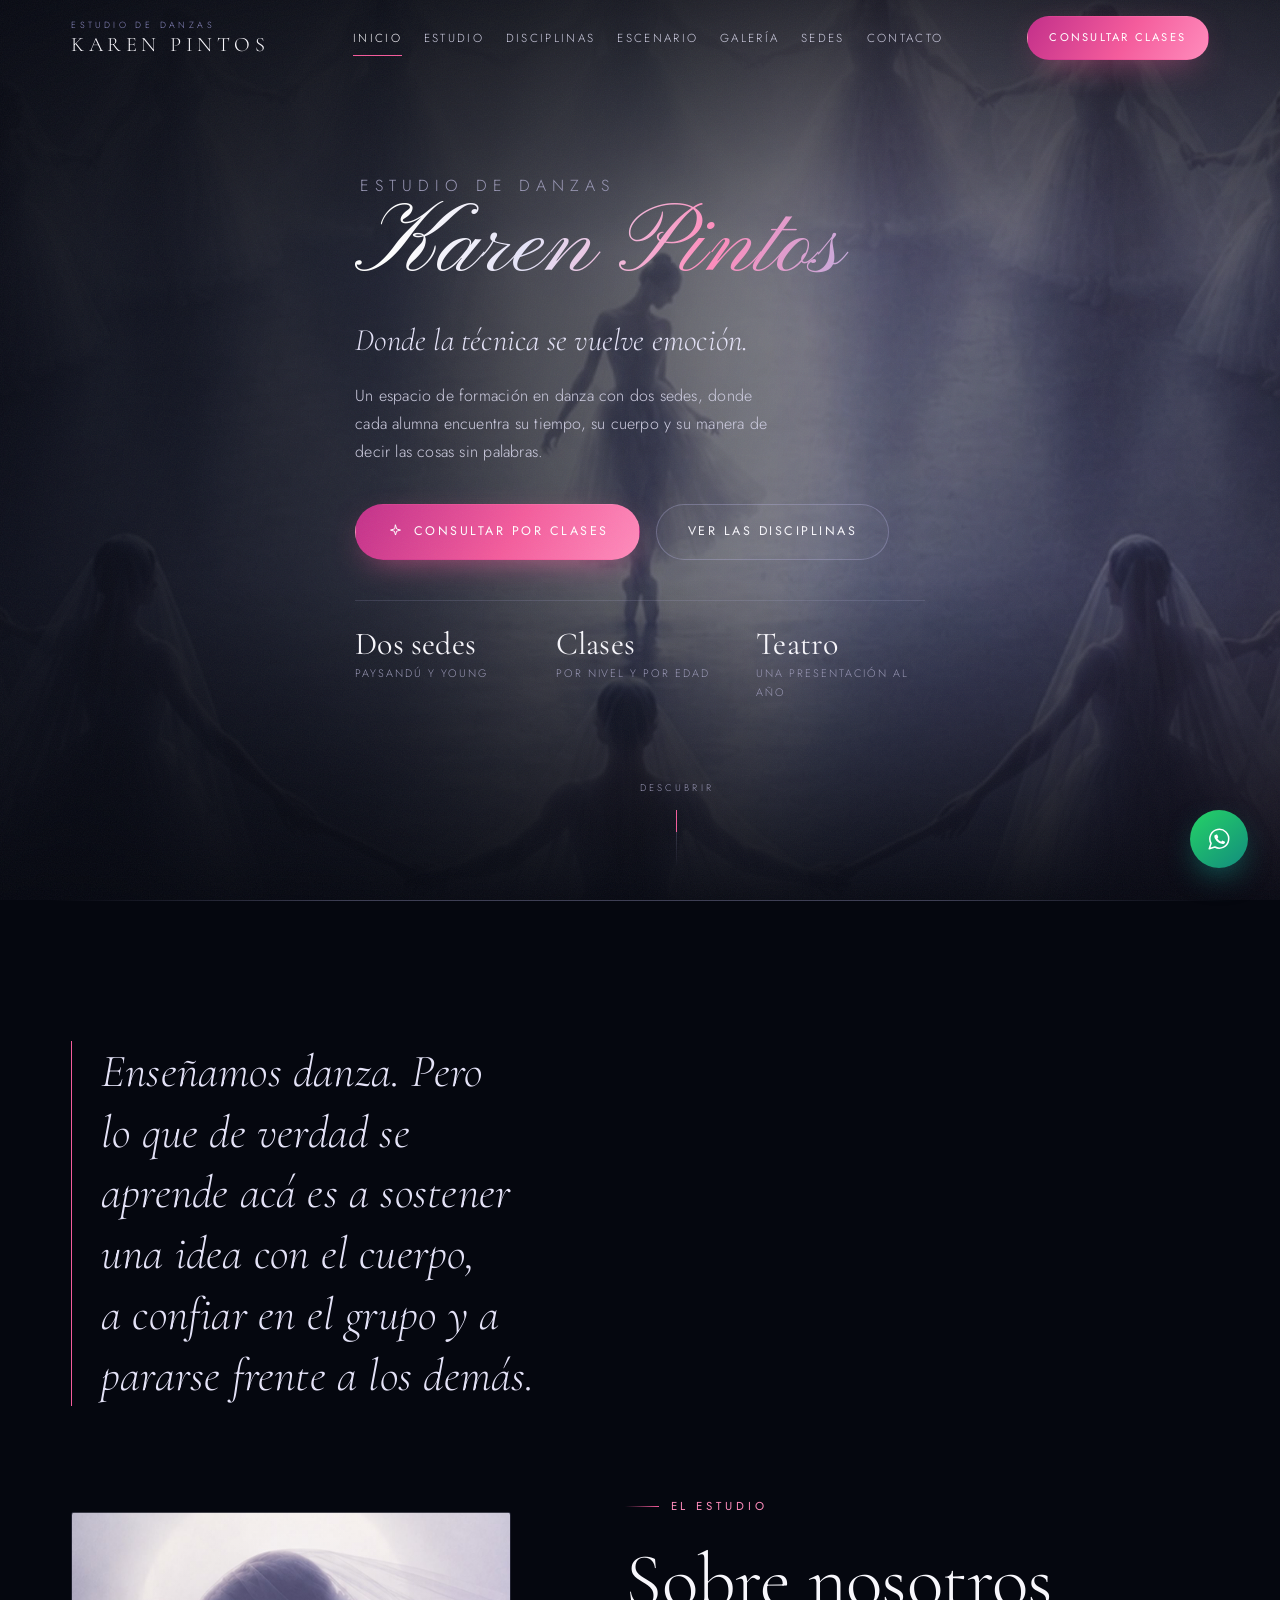
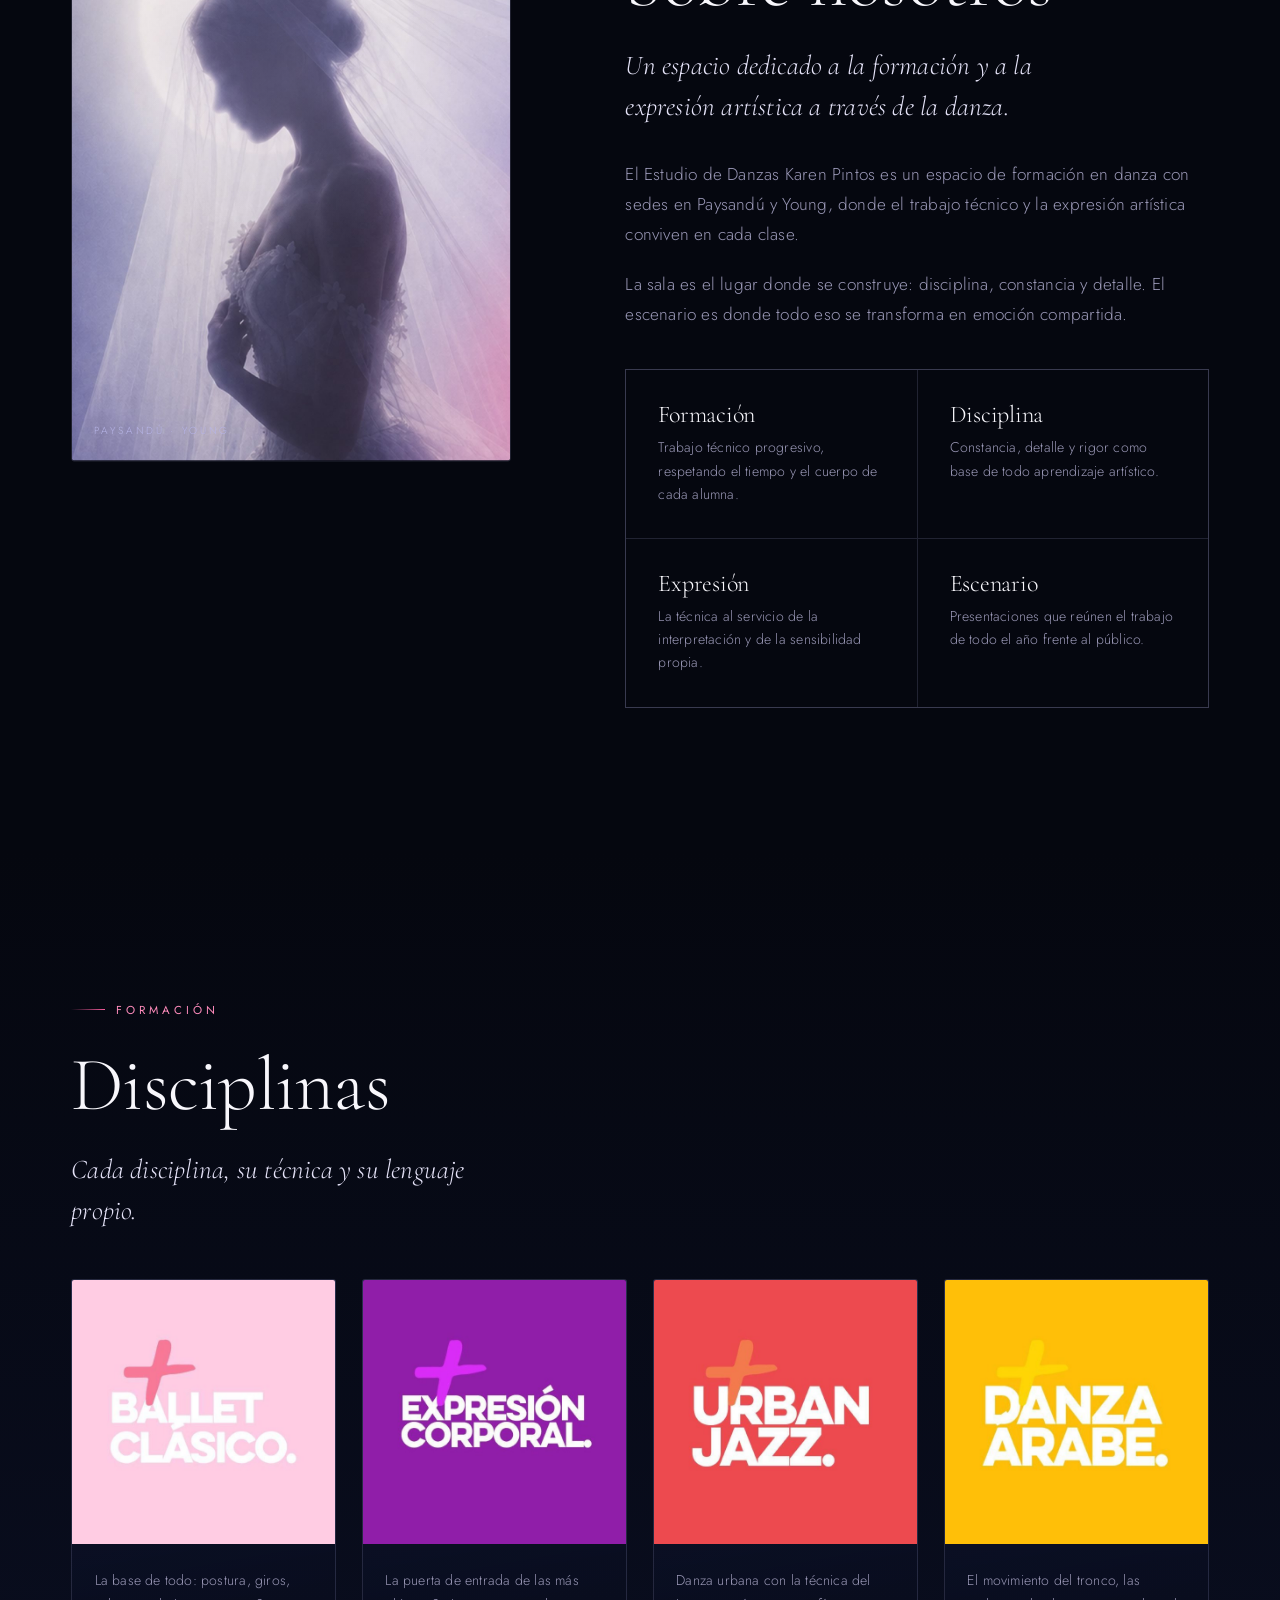
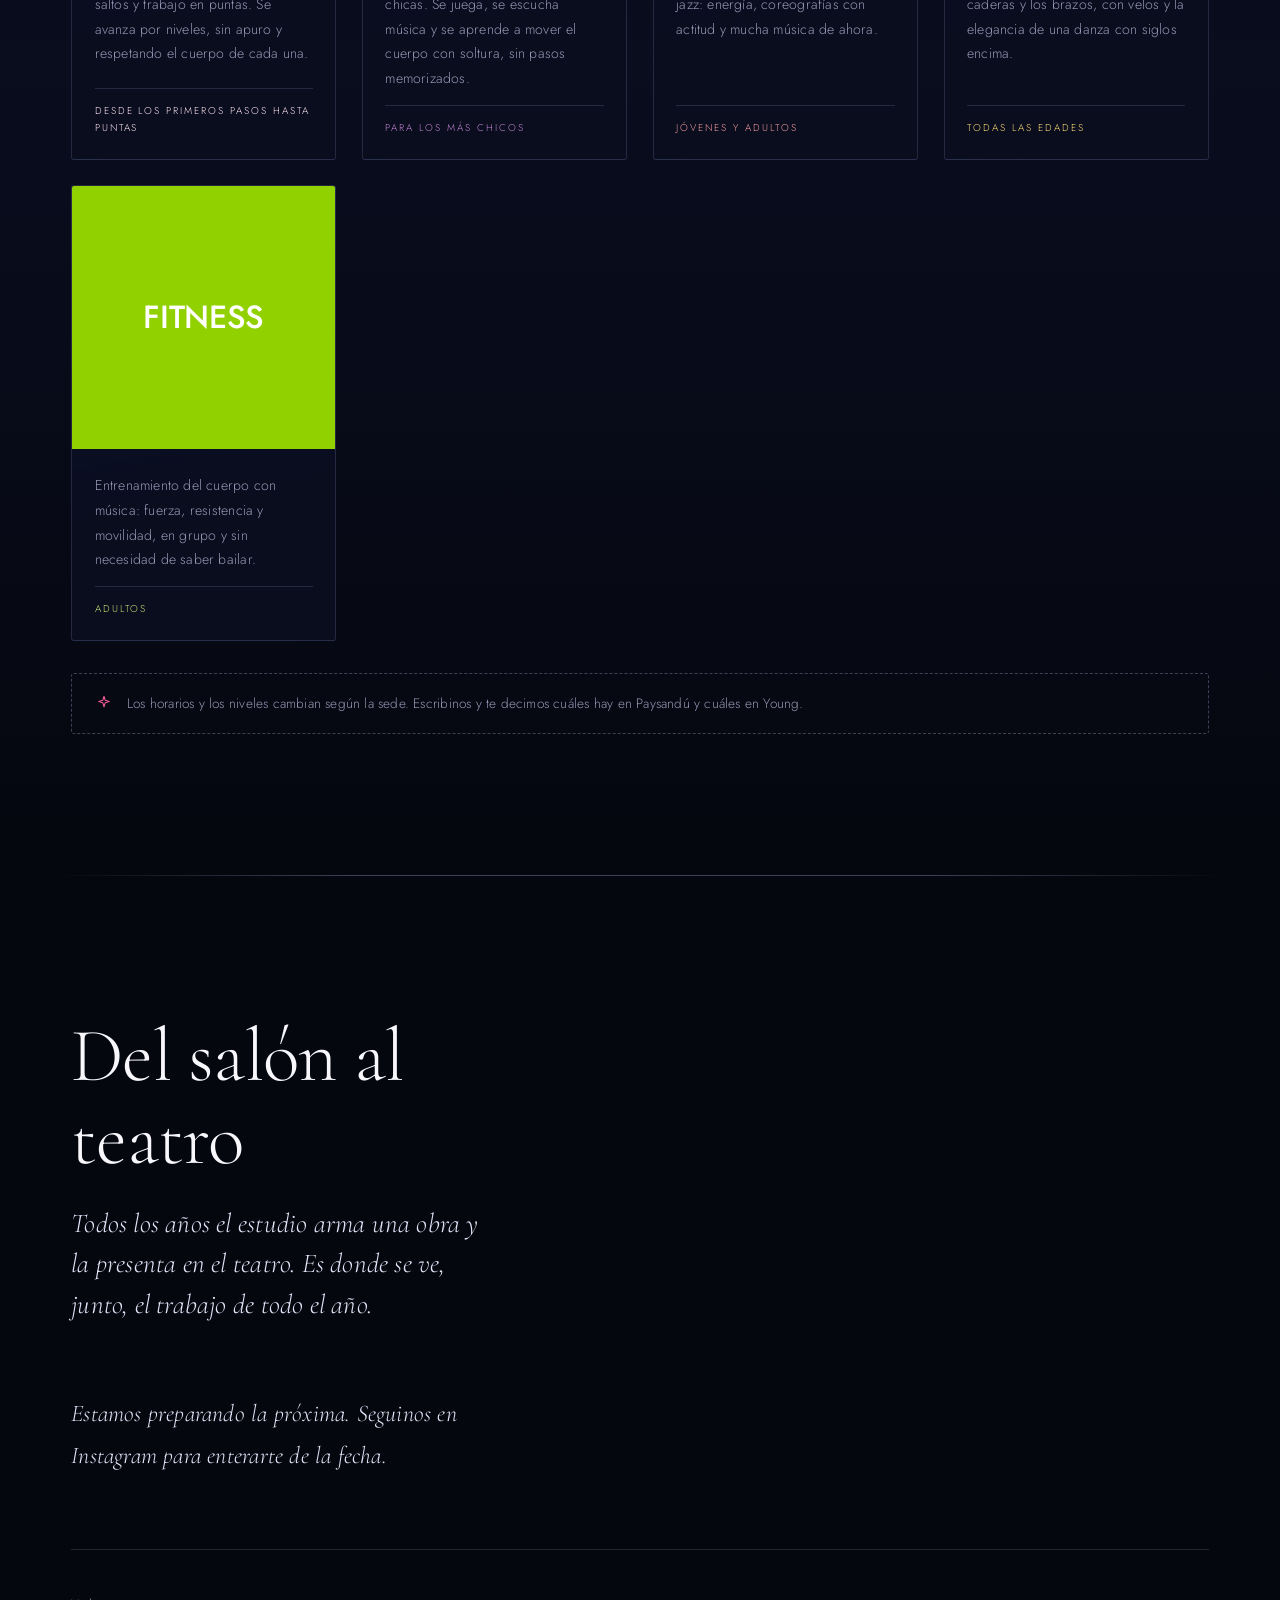
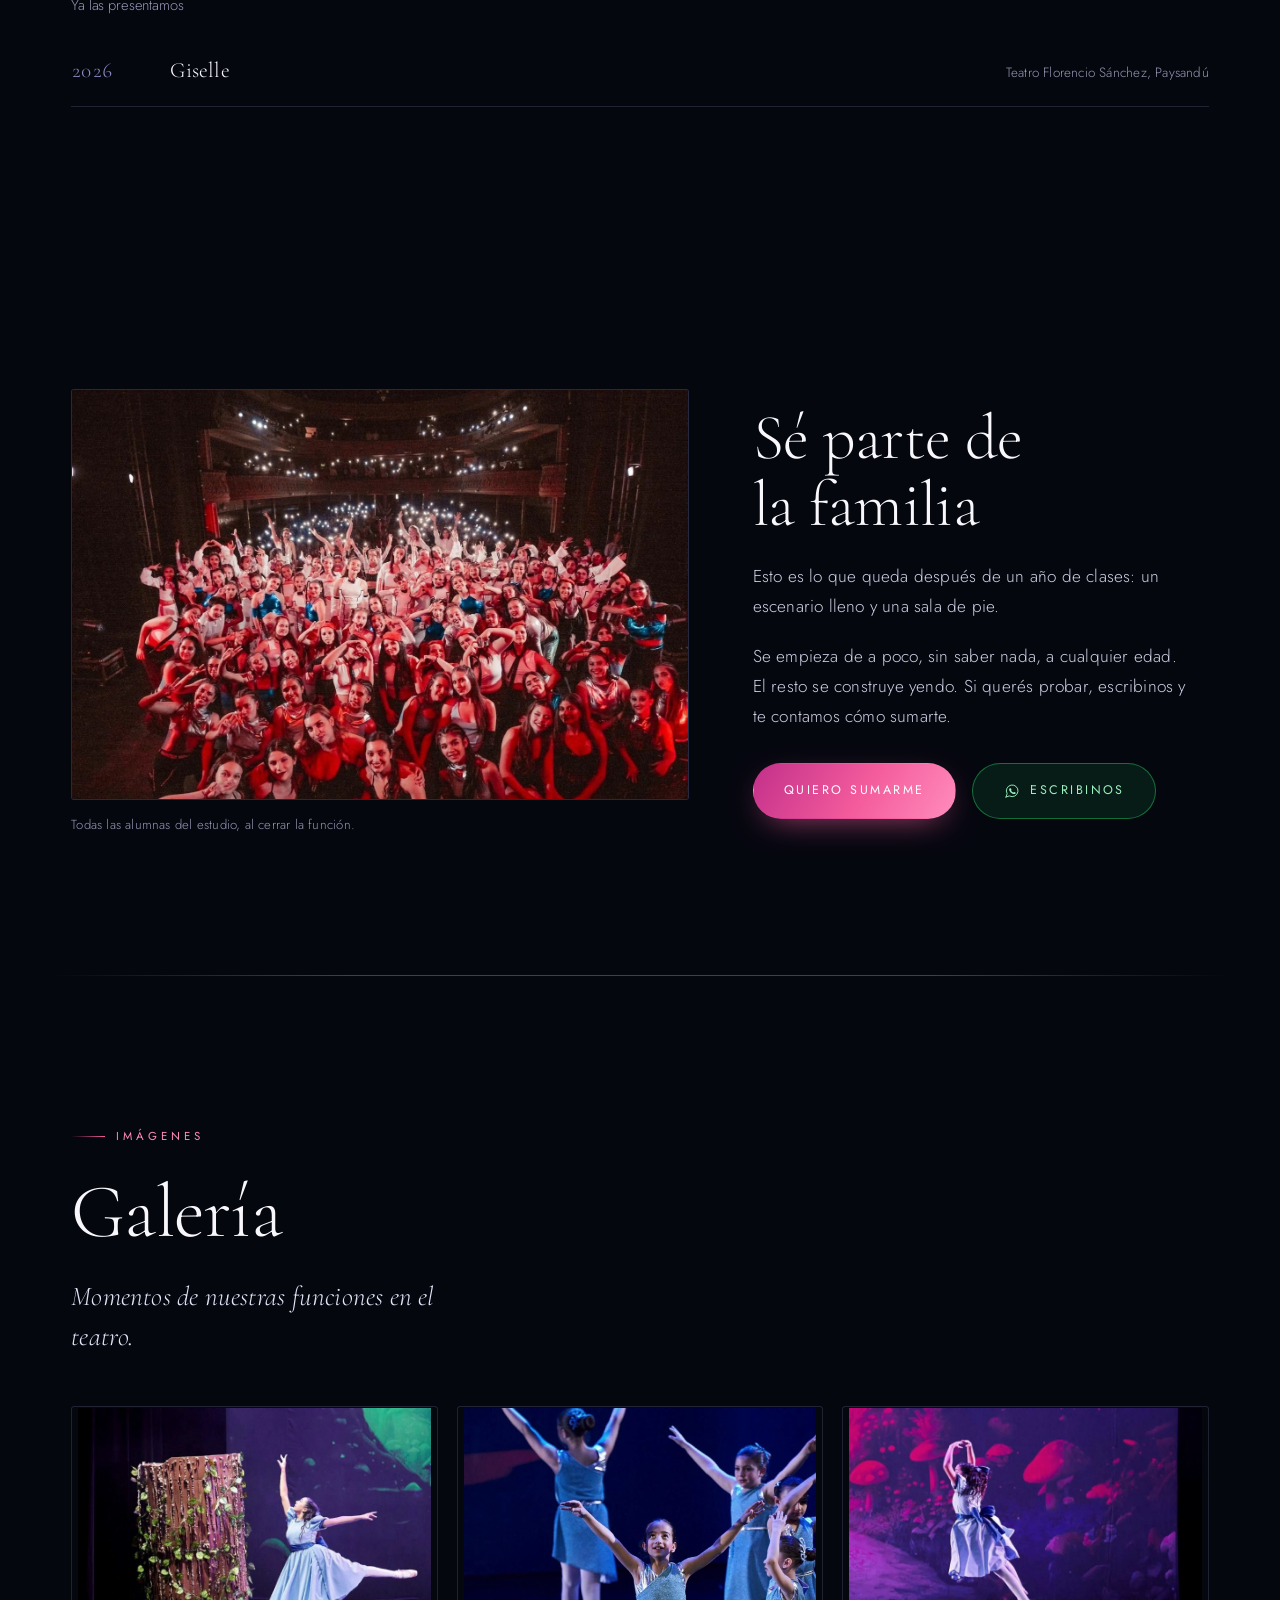
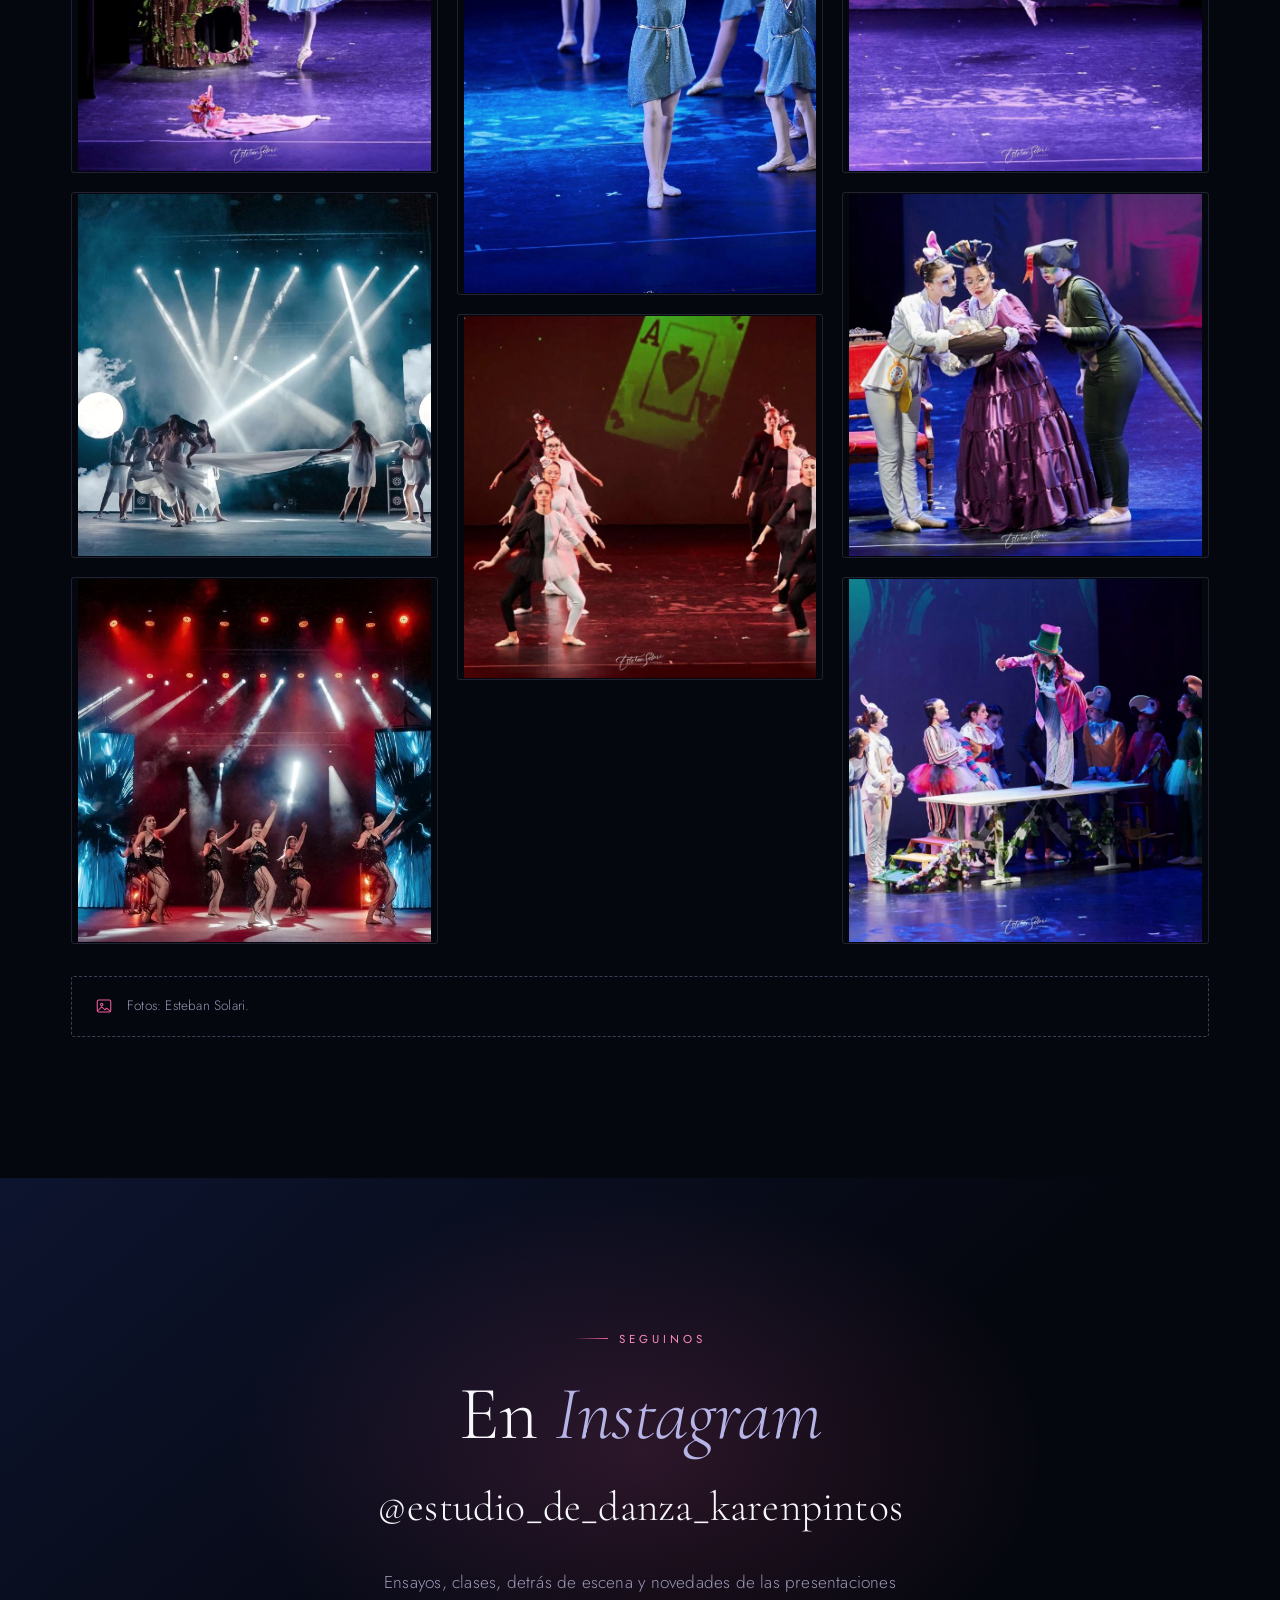
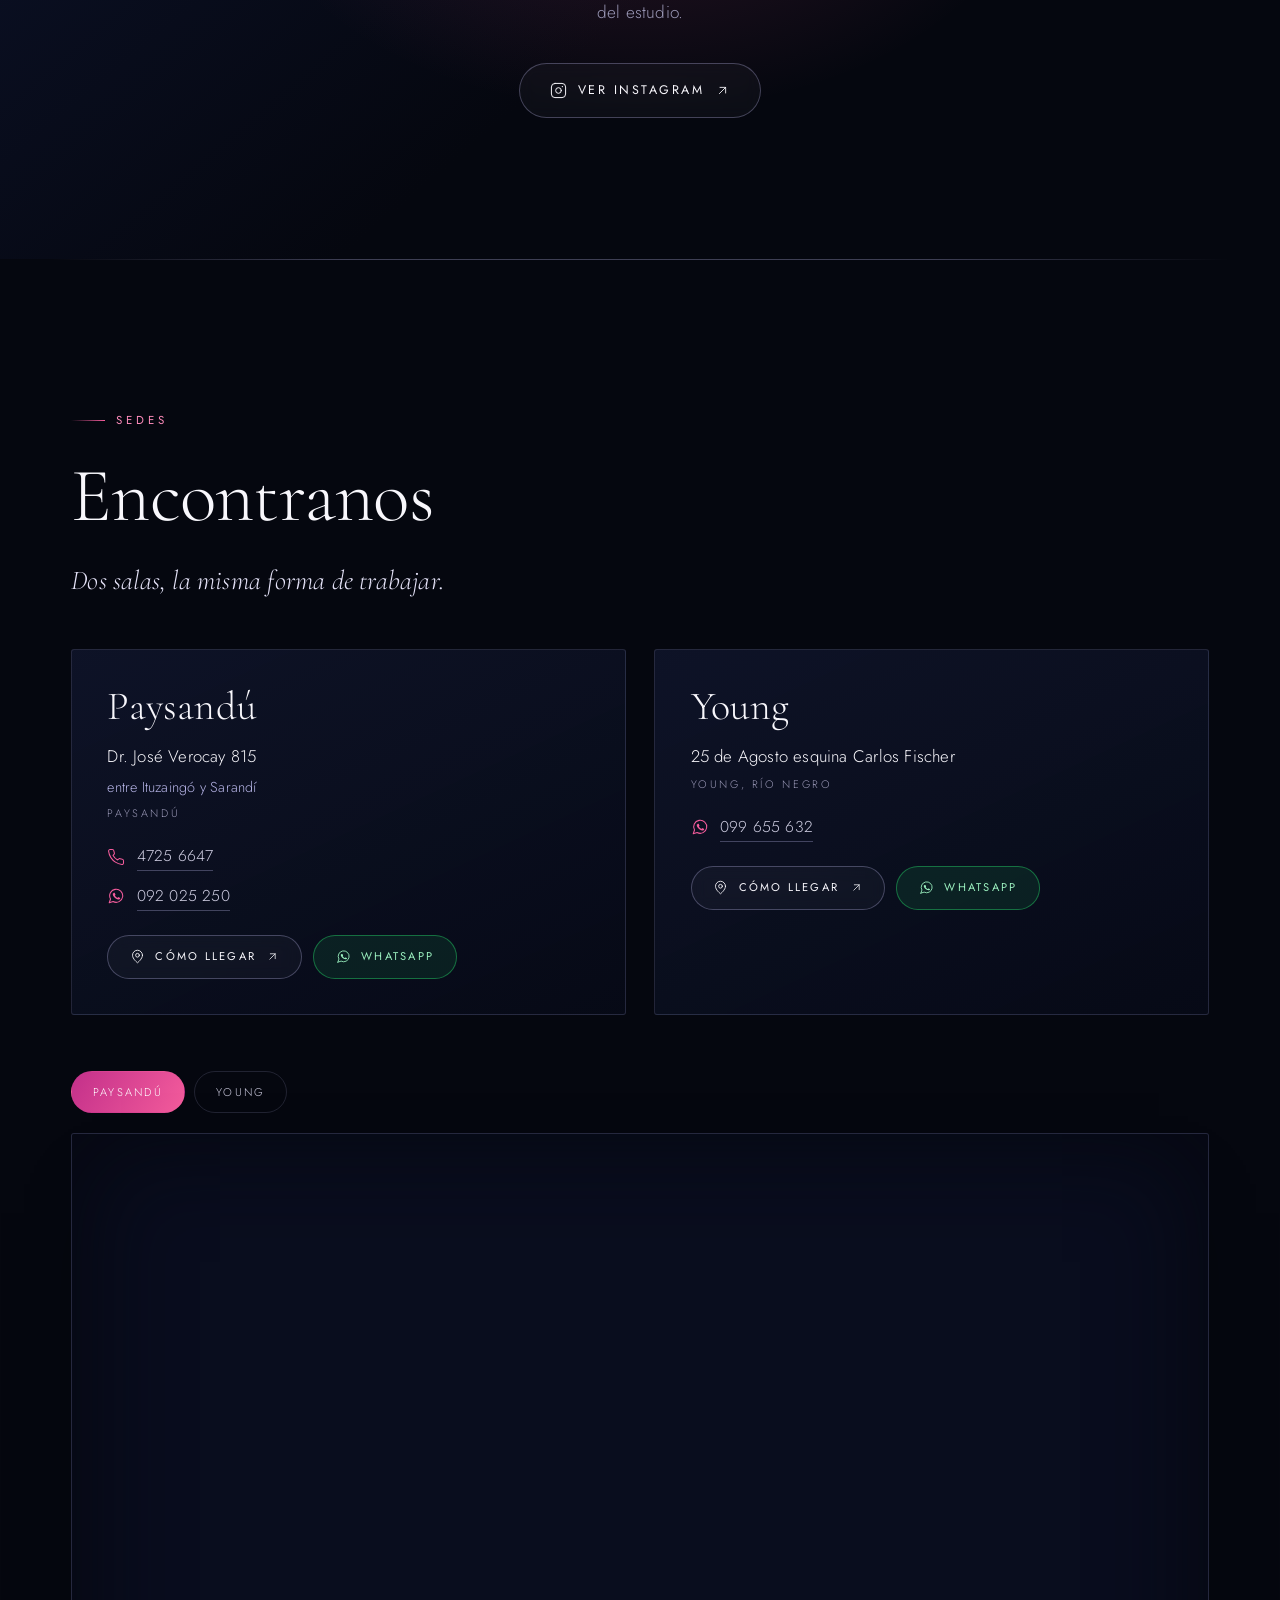
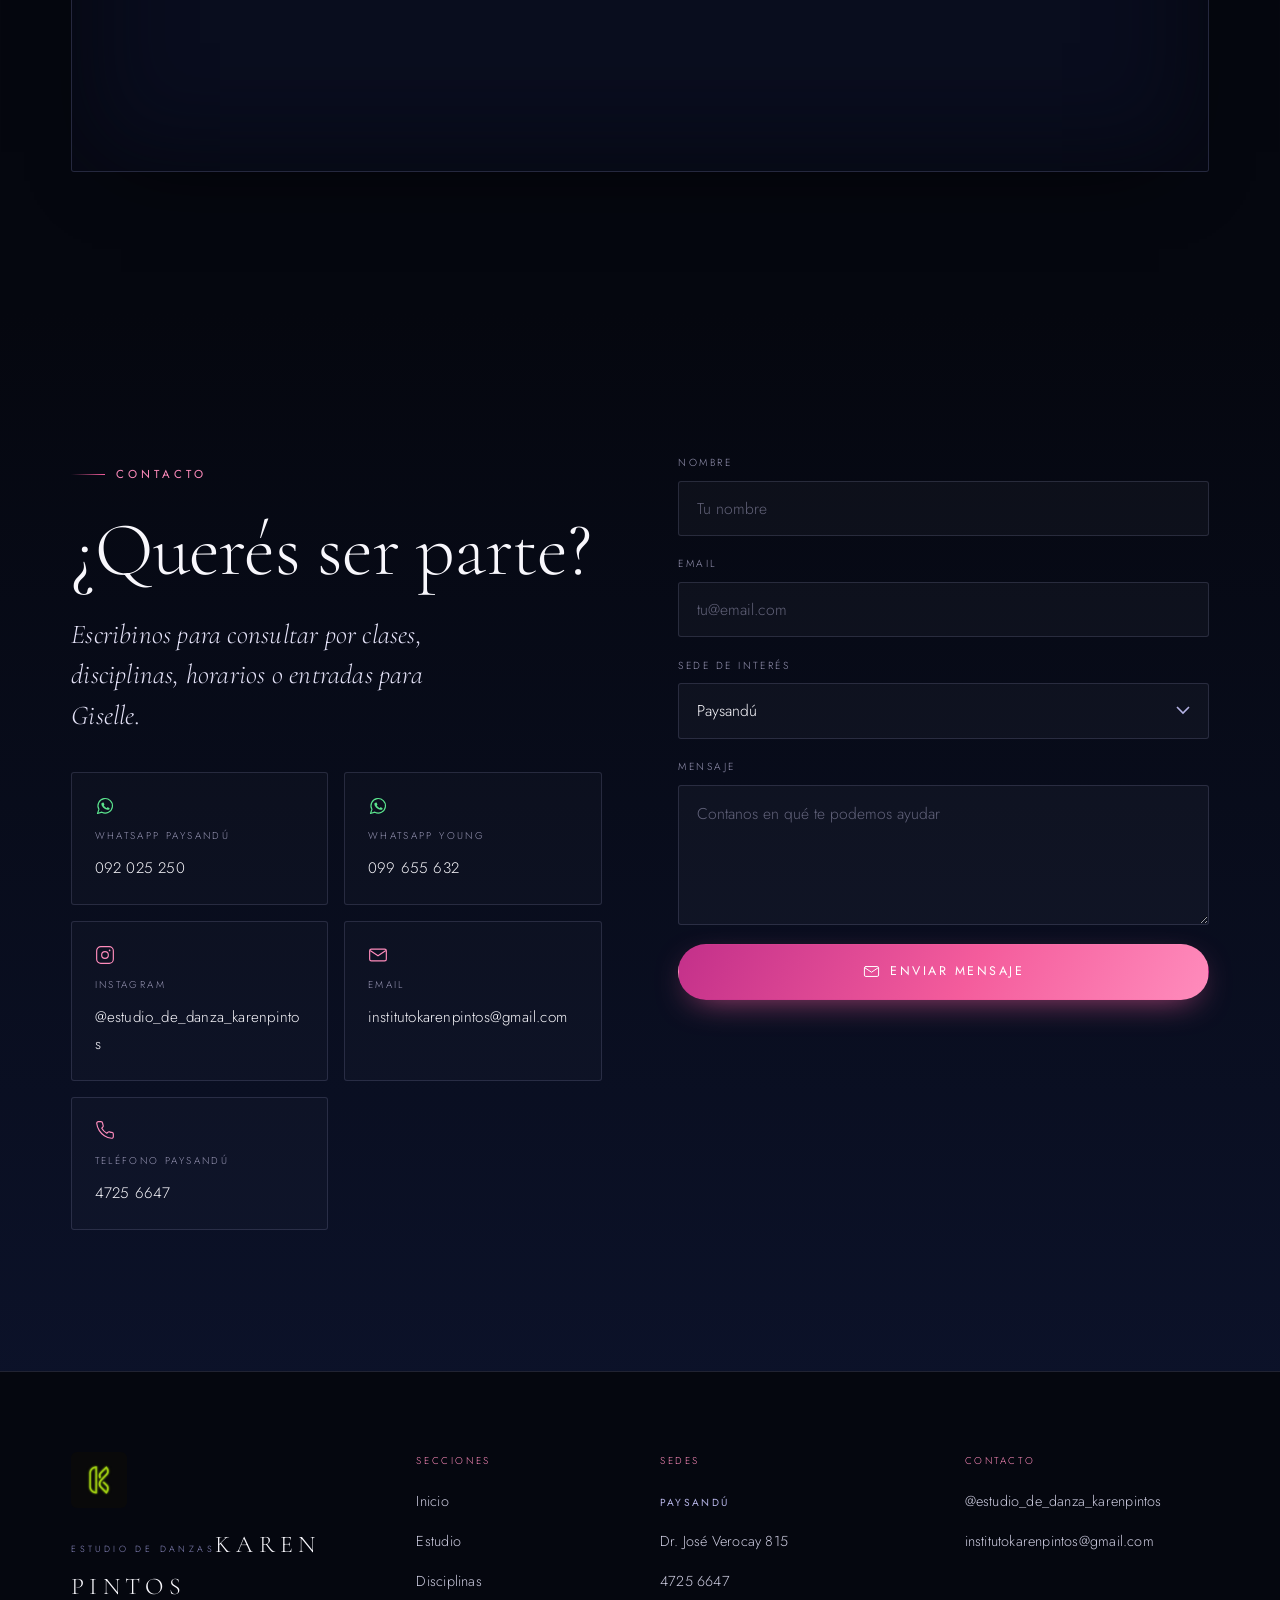
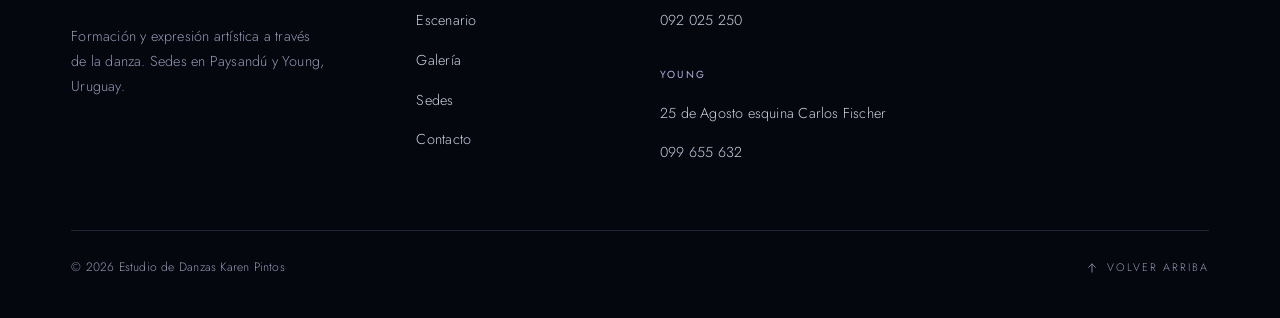
==== commit 016b2883: "Disciplinas reales, fotos de las funciones, logo, y fuera el noindex Disciplinas: las cinco que dict" ====
--- a/index.html
+++ b/index.html
@@ -8,11 +8,6 @@
   <title>Estudio de Danzas Karen Pintos — Clases de danza en Paysandú y Young</title>
   <meta name="description" content="Estudio de danzas en Paysandú y en Young. Clases por nivel y por edad, y una presentación en teatro todos los años. Escribinos para consultar horarios y disciplinas.">
   <meta name="author" content="Estudio de Danzas Karen Pintos">
-
-  <!-- TEMPORAL: evita que Google indexe el sitio mientras tenga textos de
-       relleno (disciplinas y descripciones sin completar).
-       BORRAR esta línea cuando el contenido sea el definitivo. -->
-  <meta name="robots" content="noindex, nofollow">
 
   <link rel="canonical" href="https://pintos99999.github.io/Estudio-de-danzas-kp/">
 
@@ -35,8 +30,9 @@
   <meta name="twitter:title" content="Estudio de Danzas Karen Pintos">
   <meta name="twitter:description" content="Danza en Paysandú y Young. Giselle: 16 de octubre de 2026, Teatro Florencio Sánchez.">
 
+  <link rel="icon" href="assets/img/logo-k.png" sizes="512x512">
   <link rel="icon" href="assets/img/favicon.svg" type="image/svg+xml">
-  <link rel="apple-touch-icon" href="assets/img/favicon.svg">
+  <link rel="apple-touch-icon" href="assets/img/logo-k.png">
 
   <!-- Tipografías -->
   <link rel="preconnect" href="https://fonts.googleapis.com">
@@ -44,18 +40,18 @@
   <link href="https://fonts.googleapis.com/css2?family=Cormorant+Garamond:ital,wght@0,300;0,400;0,500;1,300;1,400&family=Jost:wght@200;300;400;500&family=Pinyon+Script&display=swap" rel="stylesheet">
 
   <!-- Estilos, separados por apartado. El primero tiene todos los colores. -->
-  <link rel="stylesheet" href="assets/css/partes/01-variables.css?v=20261008b">
-  <link rel="stylesheet" href="assets/css/partes/02-base.css?v=20261008b">
-  <link rel="stylesheet" href="assets/css/partes/03-botones.css?v=20261008b">
-  <link rel="stylesheet" href="assets/css/partes/04-menu.css?v=20261008b">
-  <link rel="stylesheet" href="assets/css/partes/05-portada.css?v=20261008b">
-  <link rel="stylesheet" href="assets/css/partes/06-estudio.css?v=20261008b">
-  <link rel="stylesheet" href="assets/css/partes/07-escenario.css?v=20261008b">
-  <link rel="stylesheet" href="assets/css/partes/08-familia.css?v=20261008b">
-  <link rel="stylesheet" href="assets/css/partes/09-galeria.css?v=20261008b">
-  <link rel="stylesheet" href="assets/css/partes/10-sedes-contacto.css?v=20261008b">
-  <link rel="stylesheet" href="assets/css/partes/11-pie.css?v=20261008b">
-  <link rel="stylesheet" href="assets/css/partes/12-animacion-responsive.css?v=20261008b">
+  <link rel="stylesheet" href="assets/css/partes/01-variables.css?v=20261008c">
+  <link rel="stylesheet" href="assets/css/partes/02-base.css?v=20261008c">
+  <link rel="stylesheet" href="assets/css/partes/03-botones.css?v=20261008c">
+  <link rel="stylesheet" href="assets/css/partes/04-menu.css?v=20261008c">
+  <link rel="stylesheet" href="assets/css/partes/05-portada.css?v=20261008c">
+  <link rel="stylesheet" href="assets/css/partes/06-estudio.css?v=20261008c">
+  <link rel="stylesheet" href="assets/css/partes/07-escenario.css?v=20261008c">
+  <link rel="stylesheet" href="assets/css/partes/08-familia.css?v=20261008c">
+  <link rel="stylesheet" href="assets/css/partes/09-galeria.css?v=20261008c">
+  <link rel="stylesheet" href="assets/css/partes/10-sedes-contacto.css?v=20261008c">
+  <link rel="stylesheet" href="assets/css/partes/11-pie.css?v=20261008c">
+  <link rel="stylesheet" href="assets/css/partes/12-animacion-responsive.css?v=20261008c">
 
   <!-- Datos estructurados (sólo información provista por el estudio) -->
   <script type="application/ld+json">
@@ -70,6 +66,7 @@
         "description": "Estudio de danzas con sedes en Paysandú y en Young, Uruguay. Clases por nivel y por edad, y una presentación en teatro cada año.",
         "url": "https://pintos99999.github.io/Estudio-de-danzas-kp/",
         "image": "https://pintos99999.github.io/Estudio-de-danzas-kp/assets/img/og-image.jpg",
+        "logo": "https://pintos99999.github.io/Estudio-de-danzas-kp/assets/img/logo-k.png",
         "areaServed": [
           { "@type": "City", "name": "Paysandú" },
           { "@type": "City", "name": "Young" }
@@ -137,21 +134,21 @@
        El "?v=" del final fuerza a los navegadores a bajar la versión nueva.
        Si hacés un cambio y no lo ves online, cambiá ese número acá
        (también está en la hoja de estilos, arriba) y volvé a hacer push. -->
-  <script src="assets/js/siteData.js?v=20261008b"></script>
-  <script src="assets/js/icons.js?v=20261008b"></script>
-  <script src="assets/js/utils.js?v=20261008b"></script>
-  <script src="assets/js/components/navbar.js?v=20261008b"></script>
-  <script src="assets/js/components/hero.js?v=20261008b"></script>
-  <script src="assets/js/components/escenario.js?v=20261008b"></script>
-  <script src="assets/js/components/about.js?v=20261008b"></script>
-  <script src="assets/js/components/classes.js?v=20261008b"></script>
-  <script src="assets/js/components/gallery.js?v=20261008b"></script>
-  <script src="assets/js/components/instagram.js?v=20261008b"></script>
-  <script src="assets/js/components/location.js?v=20261008b"></script>
-  <script src="assets/js/components/contact.js?v=20261008b"></script>
-  <script src="assets/js/components/familia.js?v=20261008b"></script>
-  <script src="assets/js/components/footer.js?v=20261008b"></script>
-  <script src="assets/js/components/whatsapp.js?v=20261008b"></script>
-  <script src="assets/js/main.js?v=20261008b"></script>
+  <script src="assets/js/siteData.js?v=20261008c"></script>
+  <script src="assets/js/icons.js?v=20261008c"></script>
+  <script src="assets/js/utils.js?v=20261008c"></script>
+  <script src="assets/js/components/navbar.js?v=20261008c"></script>
+  <script src="assets/js/components/hero.js?v=20261008c"></script>
+  <script src="assets/js/components/escenario.js?v=20261008c"></script>
+  <script src="assets/js/components/about.js?v=20261008c"></script>
+  <script src="assets/js/components/classes.js?v=20261008c"></script>
+  <script src="assets/js/components/gallery.js?v=20261008c"></script>
+  <script src="assets/js/components/instagram.js?v=20261008c"></script>
+  <script src="assets/js/components/location.js?v=20261008c"></script>
+  <script src="assets/js/components/contact.js?v=20261008c"></script>
+  <script src="assets/js/components/familia.js?v=20261008c"></script>
+  <script src="assets/js/components/footer.js?v=20261008c"></script>
+  <script src="assets/js/components/whatsapp.js?v=20261008c"></script>
+  <script src="assets/js/main.js?v=20261008c"></script>
 </body>
 </html>
--- a/assets/css/partes/01-variables.css
+++ b/assets/css/partes/01-variables.css
@@ -48,6 +48,14 @@
   --rosa:          244 92 156;
   --rosa-claro:    255 140 188;
   --fucsia:        195 48 138;
+
+  /* Los colores de cada disciplina, tomados de la gráfica oficial.
+     Cada tarjeta de disciplina usa el suyo. */
+  --disc-ballet:    255 204 227;   /* rosa claro */
+  --disc-expresion: 144  30 169;   /* violeta */
+  --disc-urban:     237  74  79;   /* rojo */
+  --disc-arabe:     255 191   8;   /* amarillo */
+  --disc-fitness:   145 209   0;   /* verde lima */
 
   /* Verdes: sólo para WhatsApp, que tiene su color propio */
   --verde:         37 211 102;
--- a/assets/css/partes/06-estudio.css
+++ b/assets/css/partes/06-estudio.css
@@ -61,49 +61,50 @@
   gap: clamp(1rem, 2.2vw, 1.6rem);
   margin-top: 3rem;
 }
+/* Cada tarjeta lleva el color de su disciplina en --color-disc.
+   La grafica oficial va arriba y es la que muestra el nombre. */
 .tarjeta {
+  --color-disc: var(--lavanda);
   position: relative;
-  display: flex; flex-direction: column; justify-content: flex-end;
-  min-height: 400px;
-  padding: 1.8rem;
+  display: flex; flex-direction: column;
   border: 1px solid var(--linea);
   border-radius: 3px;
   overflow: hidden;
-  background: linear-gradient(170deg, var(--azul) -10%, var(--fondo-suave) 65%);
-  transition: transform .6s var(--ease), border-color .6s var(--ease), box-shadow .6s var(--ease);
-}
-.tarjeta::before {
-  content: ''; position: absolute; inset: 0;
-  background: radial-gradient(70% 50% at 50% 0%, rgb(var(--lavanda) / .2), transparent 70%);
-  opacity: .8; transition: opacity .6s var(--ease);
-}
-.tarjeta::after {
-  content: ''; position: absolute; inset: auto 0 0 0; height: 70%;
-  background: linear-gradient(180deg, transparent, rgb(var(--azul-noche) / .92));
+  background: linear-gradient(170deg, rgb(var(--azul) / .5), var(--fondo-suave) 70%);
+  transition: transform .5s var(--ease), border-color .5s var(--ease), box-shadow .5s var(--ease);
 }
 .tarjeta:hover {
-  transform: translateY(-8px);
-  border-color: rgb(var(--rosa) / .4);
-  box-shadow: 0 30px 70px -40px rgb(var(--rosa) / .55);
+  transform: translateY(-6px);
+  border-color: rgb(var(--color-disc) / .65);
+  box-shadow: 0 26px 60px -38px rgb(var(--color-disc) / .8);
 }
-.tarjeta:hover::before { opacity: 1; }
 .tarjeta__img {
-  position: absolute; inset: 0; width: 100%; height: 100%;
-  object-fit: cover; z-index: 0;
-  transition: transform 1.2s var(--ease), opacity .6s var(--ease);
+  width: 100%; height: auto; aspect-ratio: 1 / 1;
+  object-fit: cover; display: block;
+  background: rgb(var(--color-disc));
 }
-.tarjeta:hover .tarjeta__img { transform: scale(1.06); }
-.tarjeta__cuerpo { position: relative; z-index: 2; }
-.tarjeta__n {
-  position: absolute; top: 1.5rem; right: 1.7rem; z-index: 2;
-  font-family: var(--serif); font-size: 2.4rem; color: rgb(var(--lavanda) / .28);
+/* Para una disciplina sin grafica: una chapa del color, con el nombre */
+.tarjeta__chapa {
+  display: flex; align-items: center; justify-content: center;
+  aspect-ratio: 1 / 1; padding: 1.5rem;
+  background: rgb(var(--color-disc));
+  color: rgb(var(--blanco-puro));
+  font-family: var(--sans); font-weight: 500;
+  font-size: clamp(1.4rem, 3vw, 2rem);
+  letter-spacing: -.01em; text-transform: uppercase;
+  text-align: center; line-height: 1.05;
 }
-.tarjeta h3 { font-size: 2rem; margin-bottom: .6rem; }
-.tarjeta p { font-size: .88rem; color: var(--texto-suave); margin-bottom: .9rem; }
+.tarjeta__cuerpo {
+  display: flex; flex-direction: column; flex: 1;
+  padding: 1.5rem 1.4rem 1.4rem;
+}
+.tarjeta p { font-size: .88rem; color: var(--texto-suave); margin-bottom: .9rem; flex: 1; }
 .tarjeta__nivel {
   display: inline-block;
   font-size: .62rem; letter-spacing: .2em; text-transform: uppercase;
-  color: var(--acento-claro);
+  /* El color de la disciplina, aclarado para que se lea sobre el fondo oscuro */
+  color: var(--texto-destacado);
+  color: color-mix(in srgb, rgb(var(--color-disc)) 55%, white);
   padding-top: .8rem; border-top: 1px solid var(--linea);
   width: 100%;
 }
--- a/assets/css/partes/11-pie.css
+++ b/assets/css/partes/11-pie.css
@@ -38,3 +38,11 @@
 .footer__arriba:hover { color: var(--acento-claro); }
 .footer__arriba .ico { transform: rotate(-90deg); }
 
+
+/* Logo del estudio en el pie */
+.footer__logo {
+  width: 56px; height: 56px;
+  border-radius: 6px;
+  margin-bottom: 1rem;
+  opacity: .9;
+}
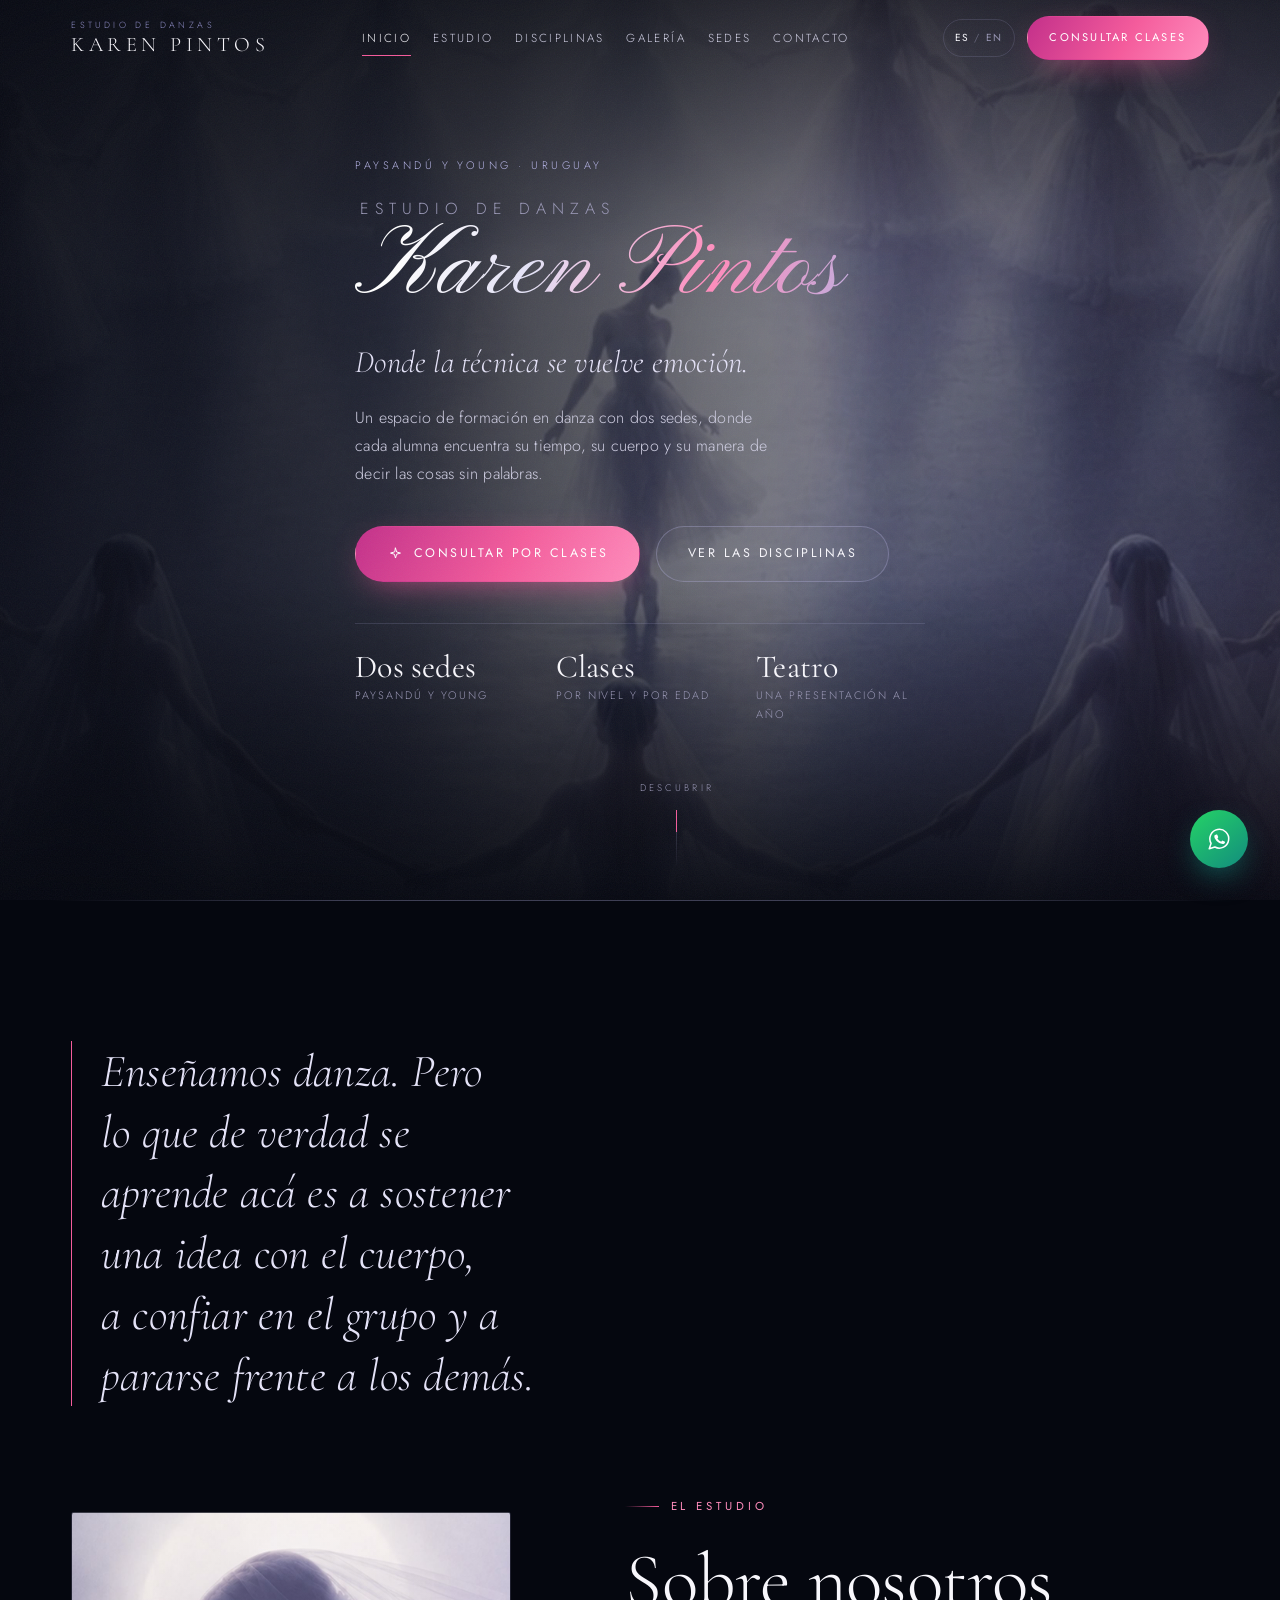
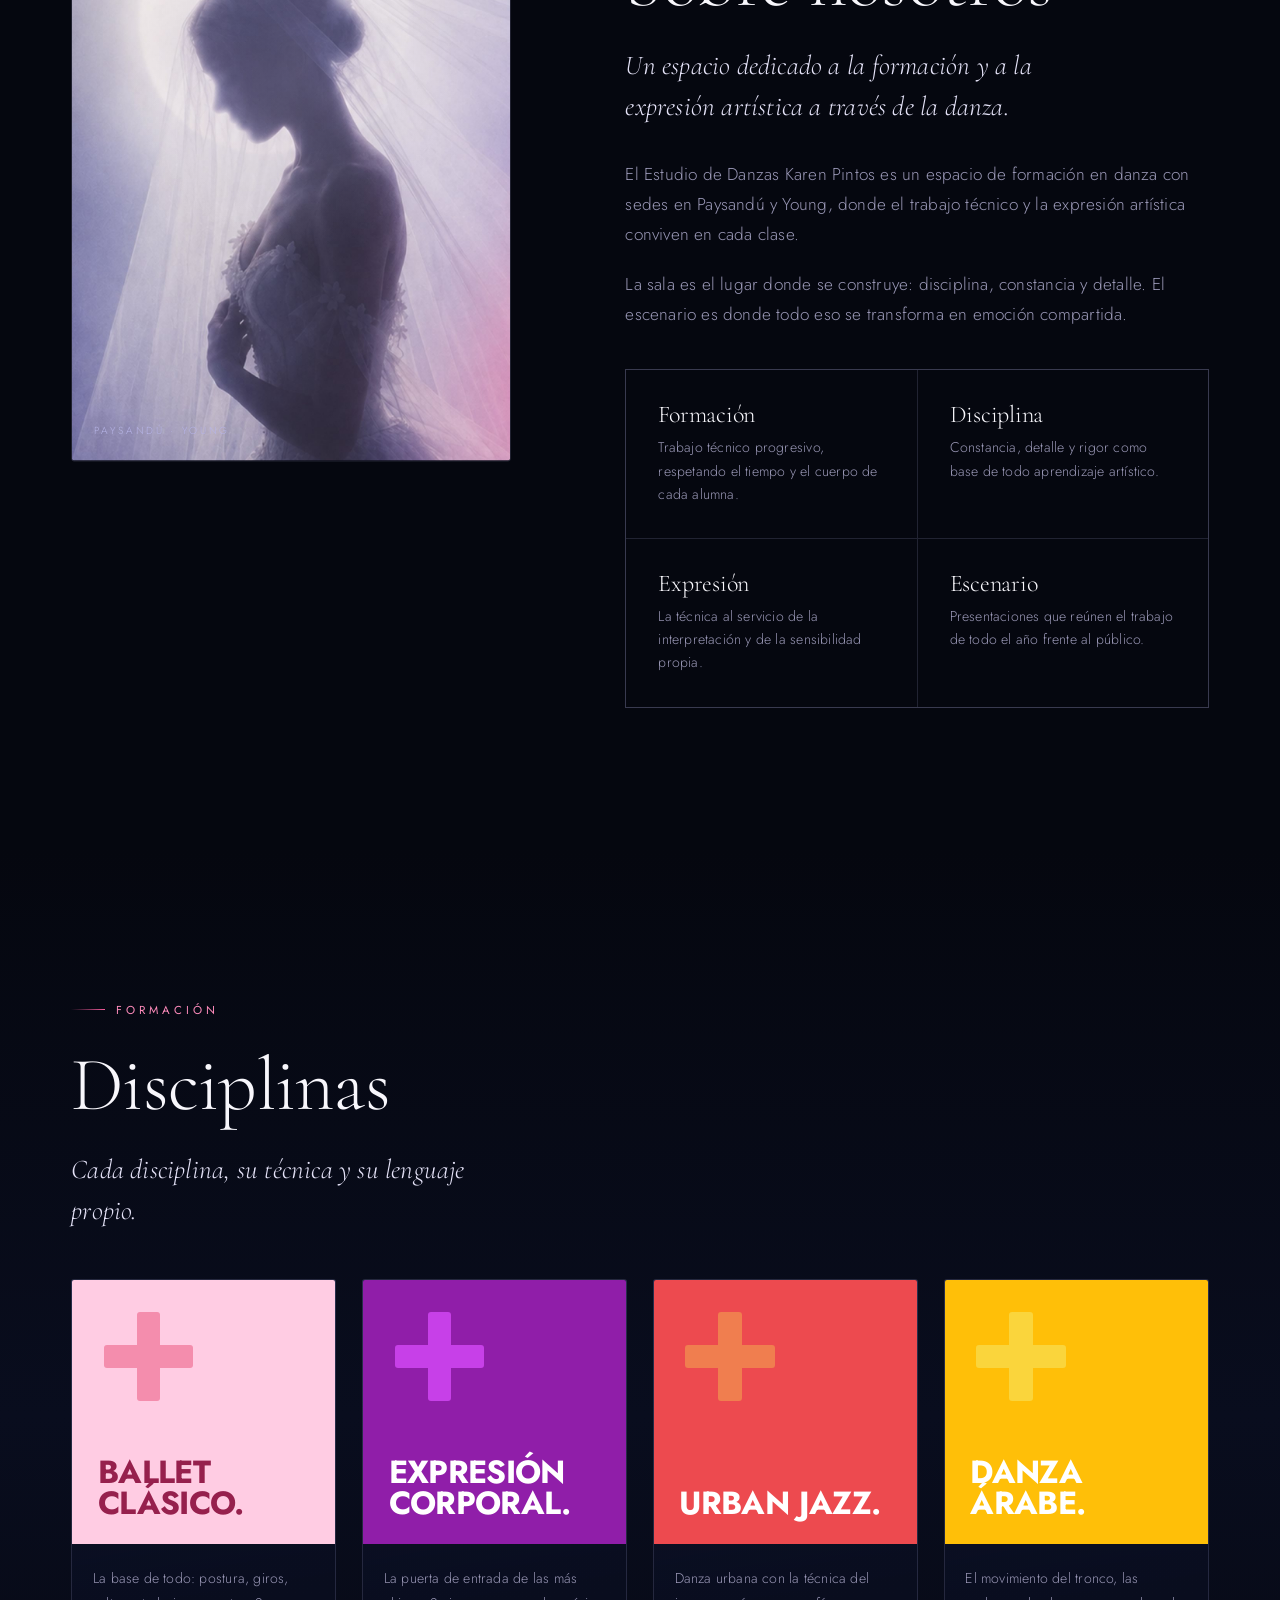
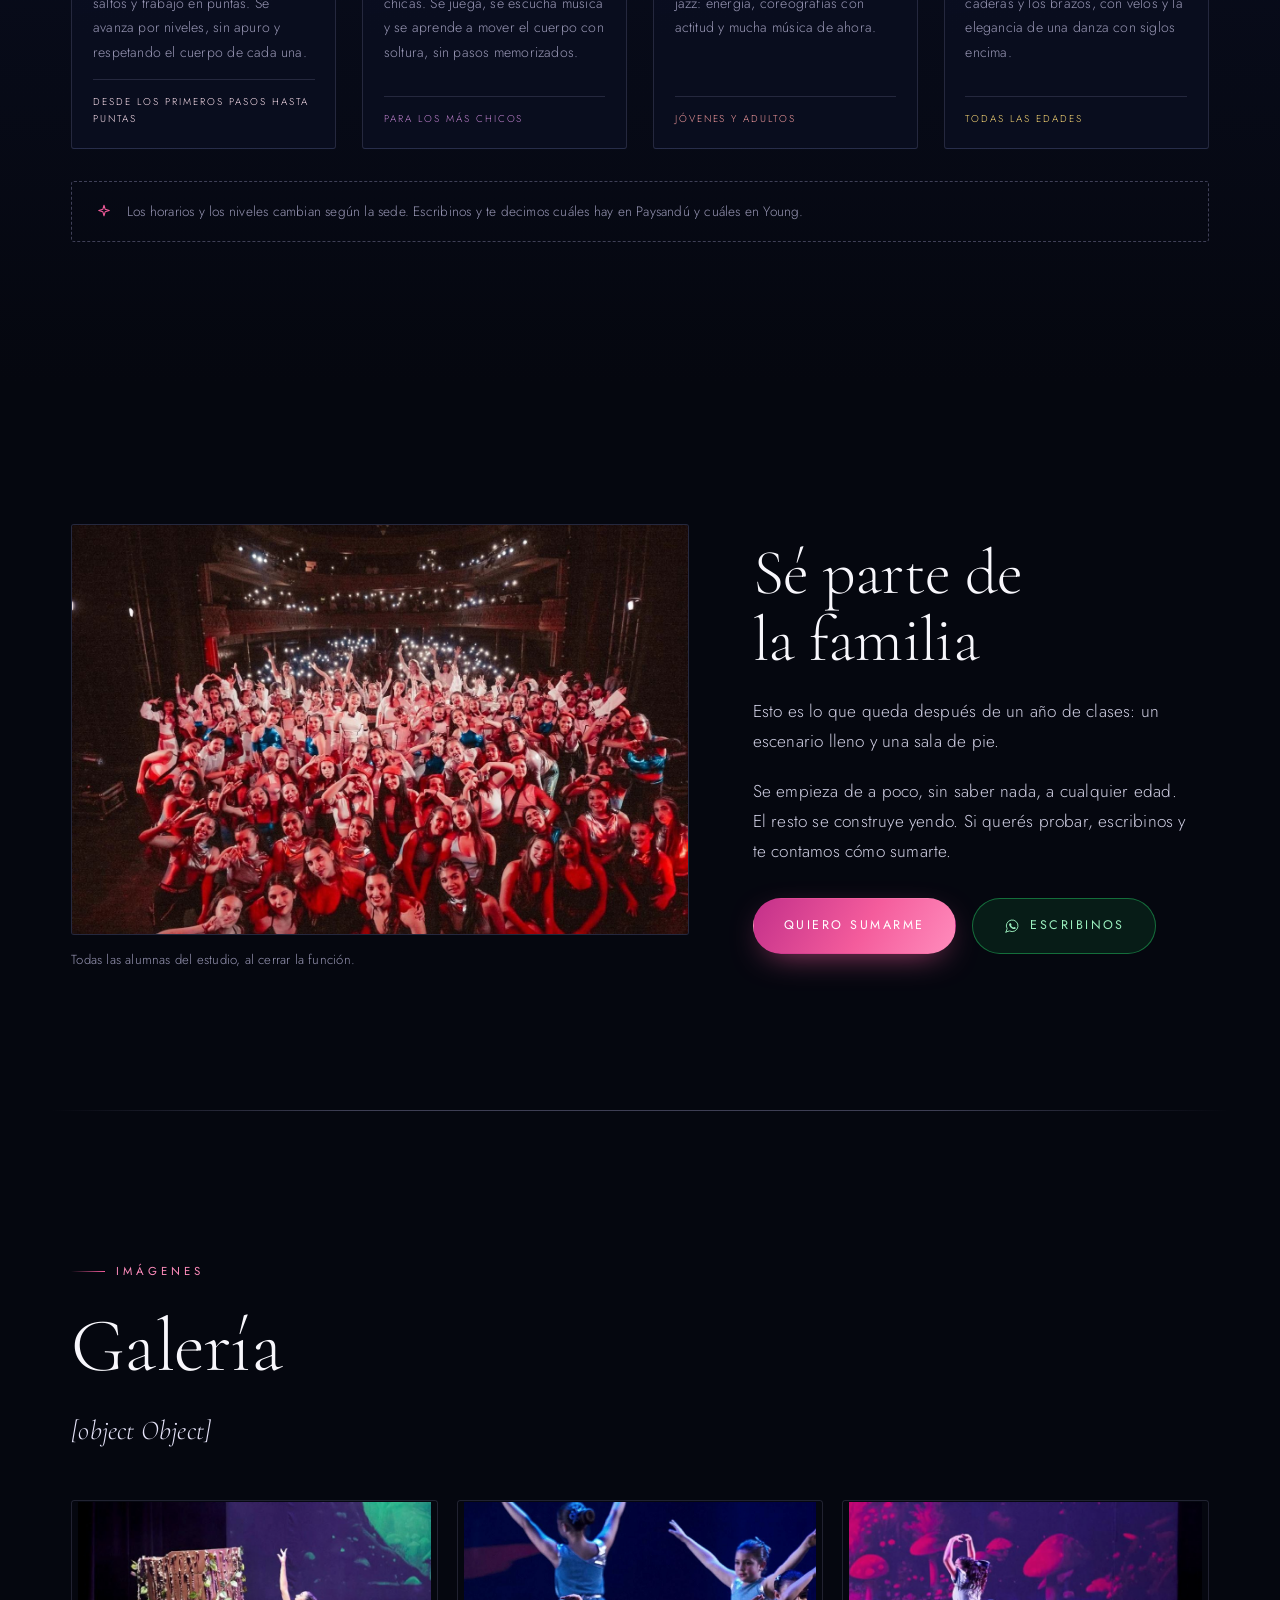
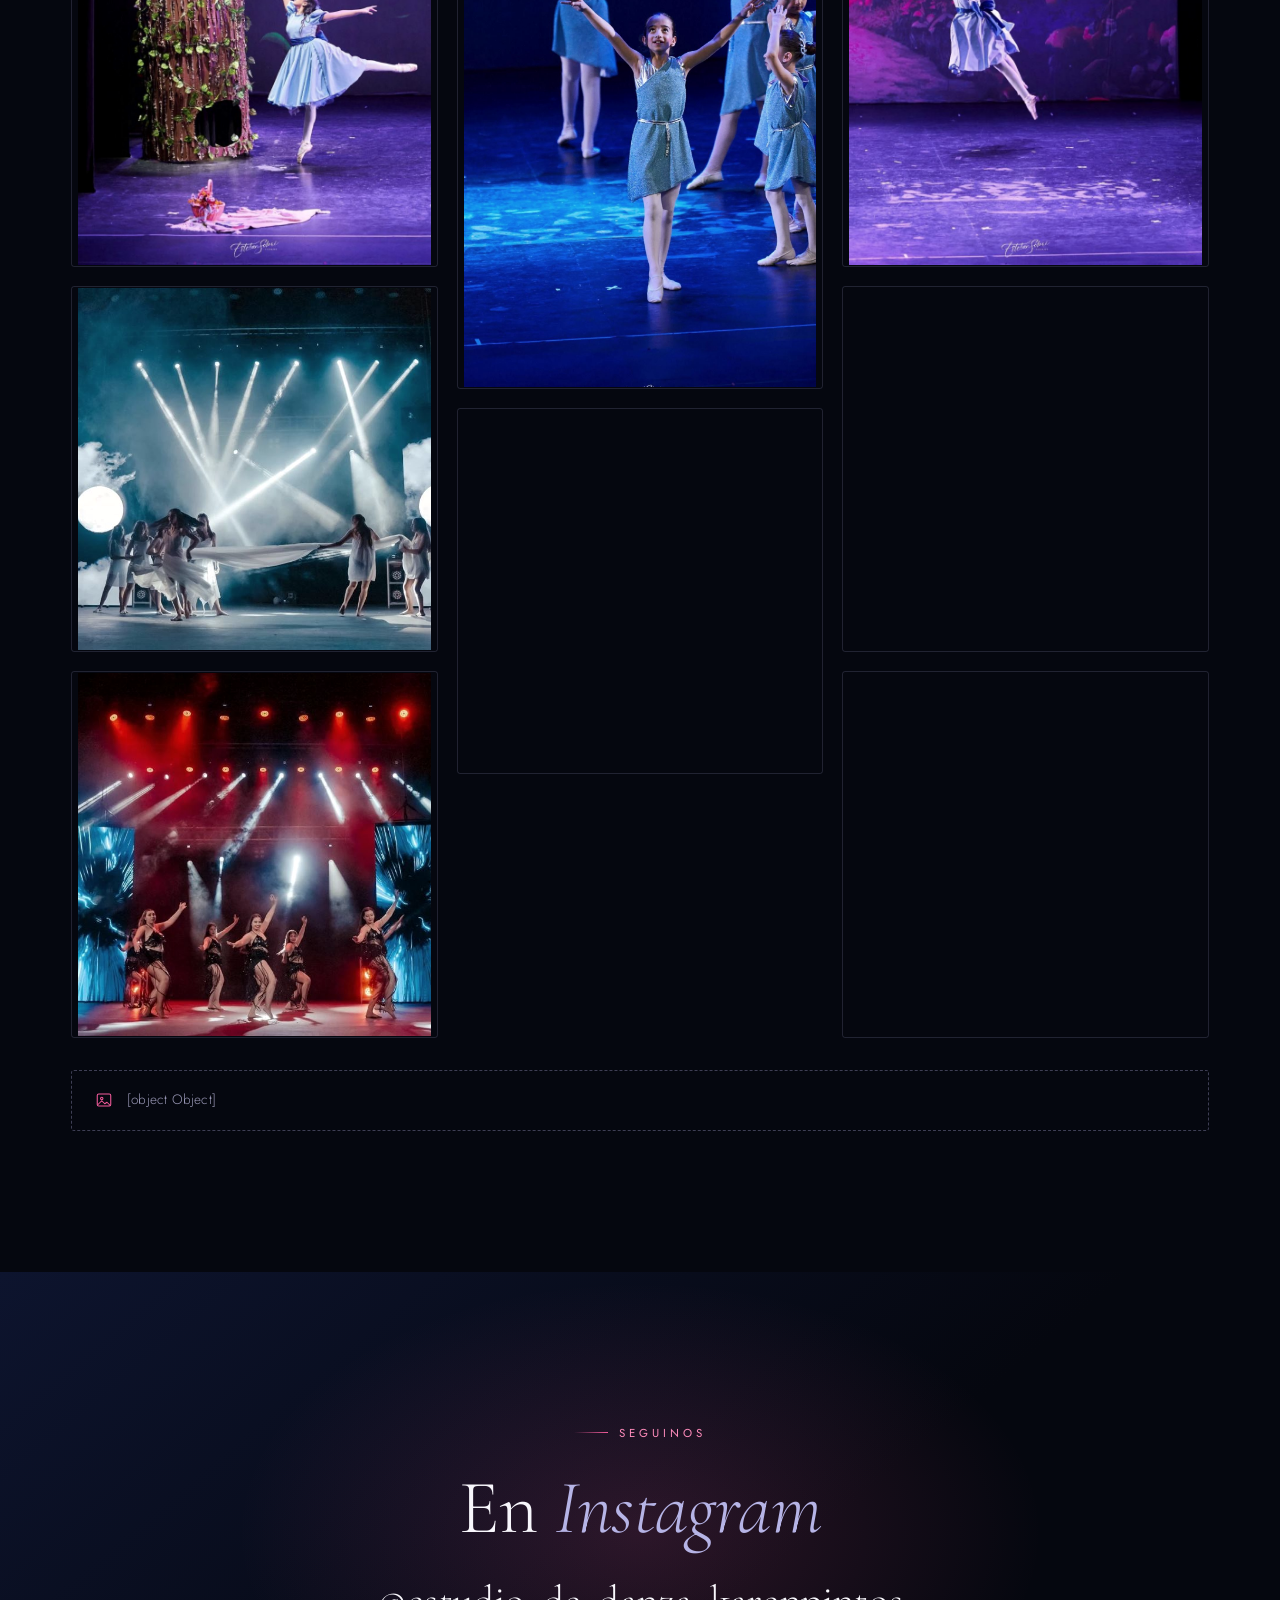
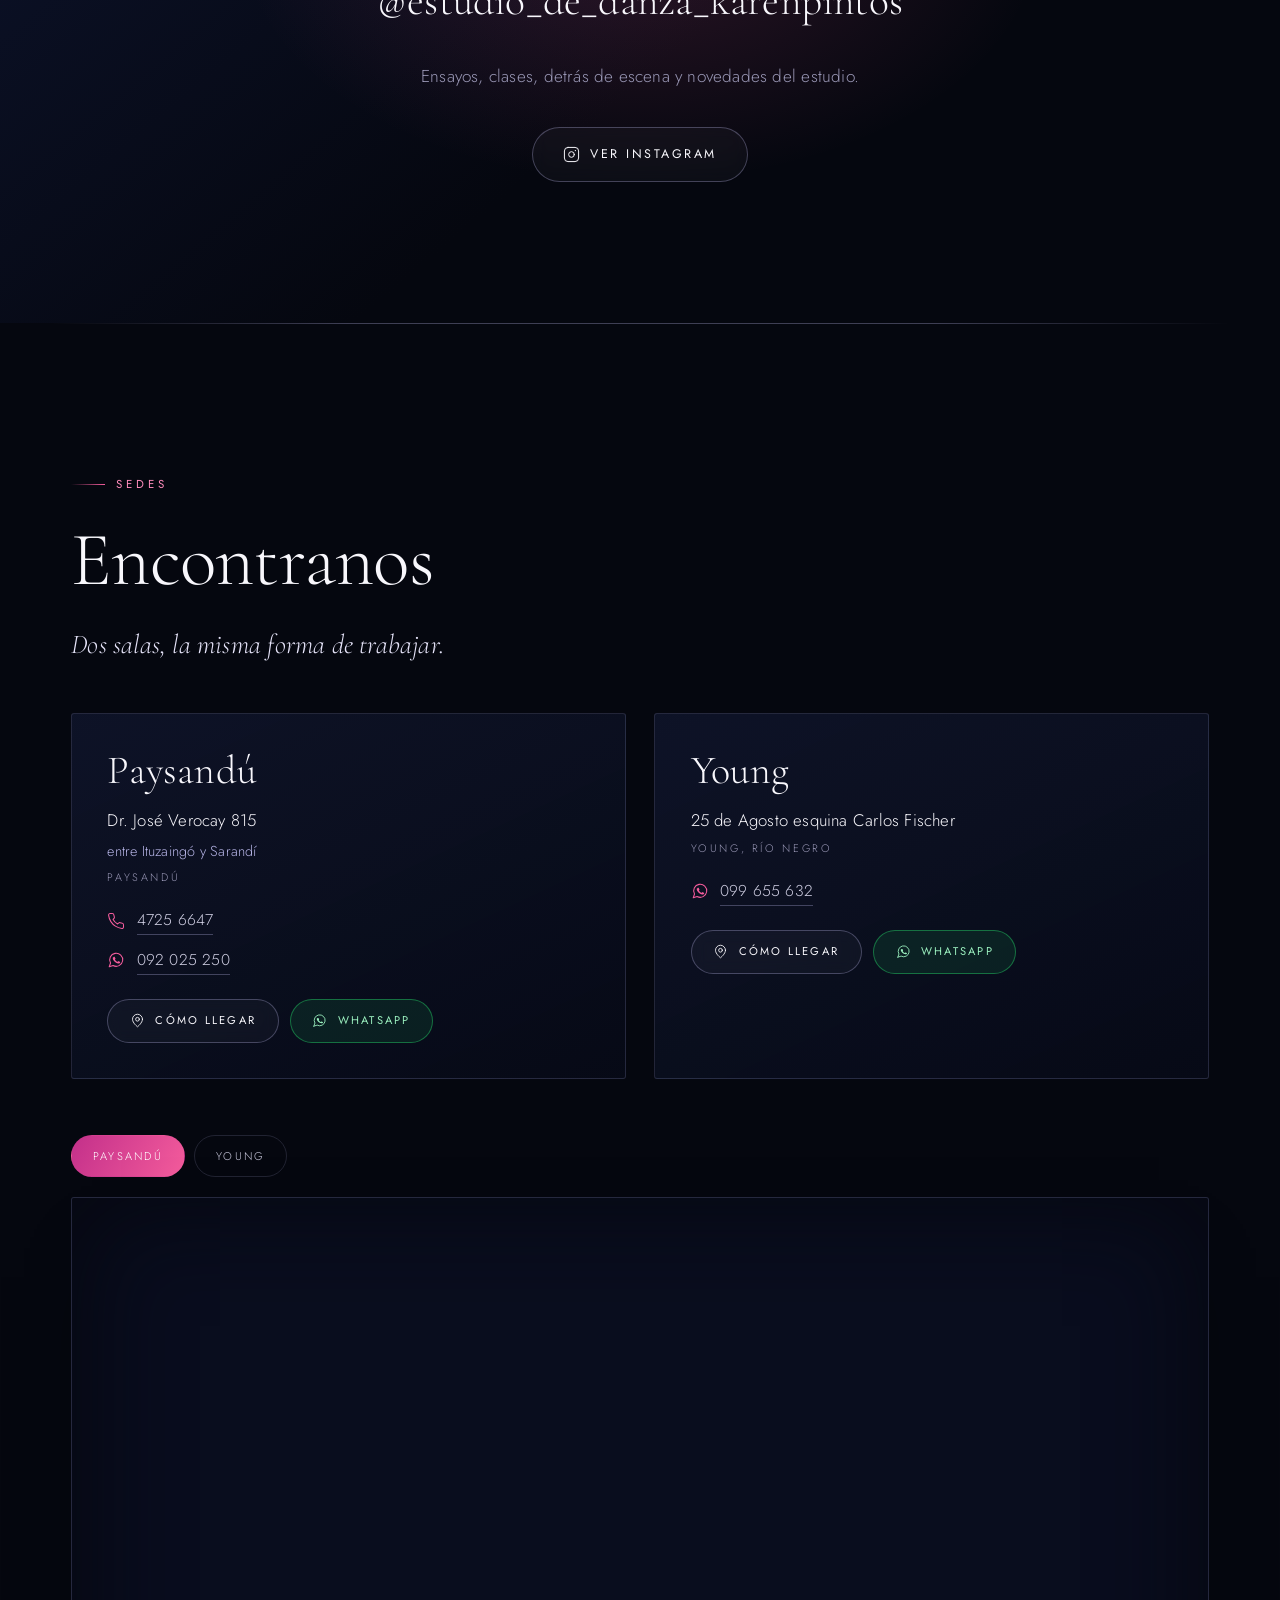
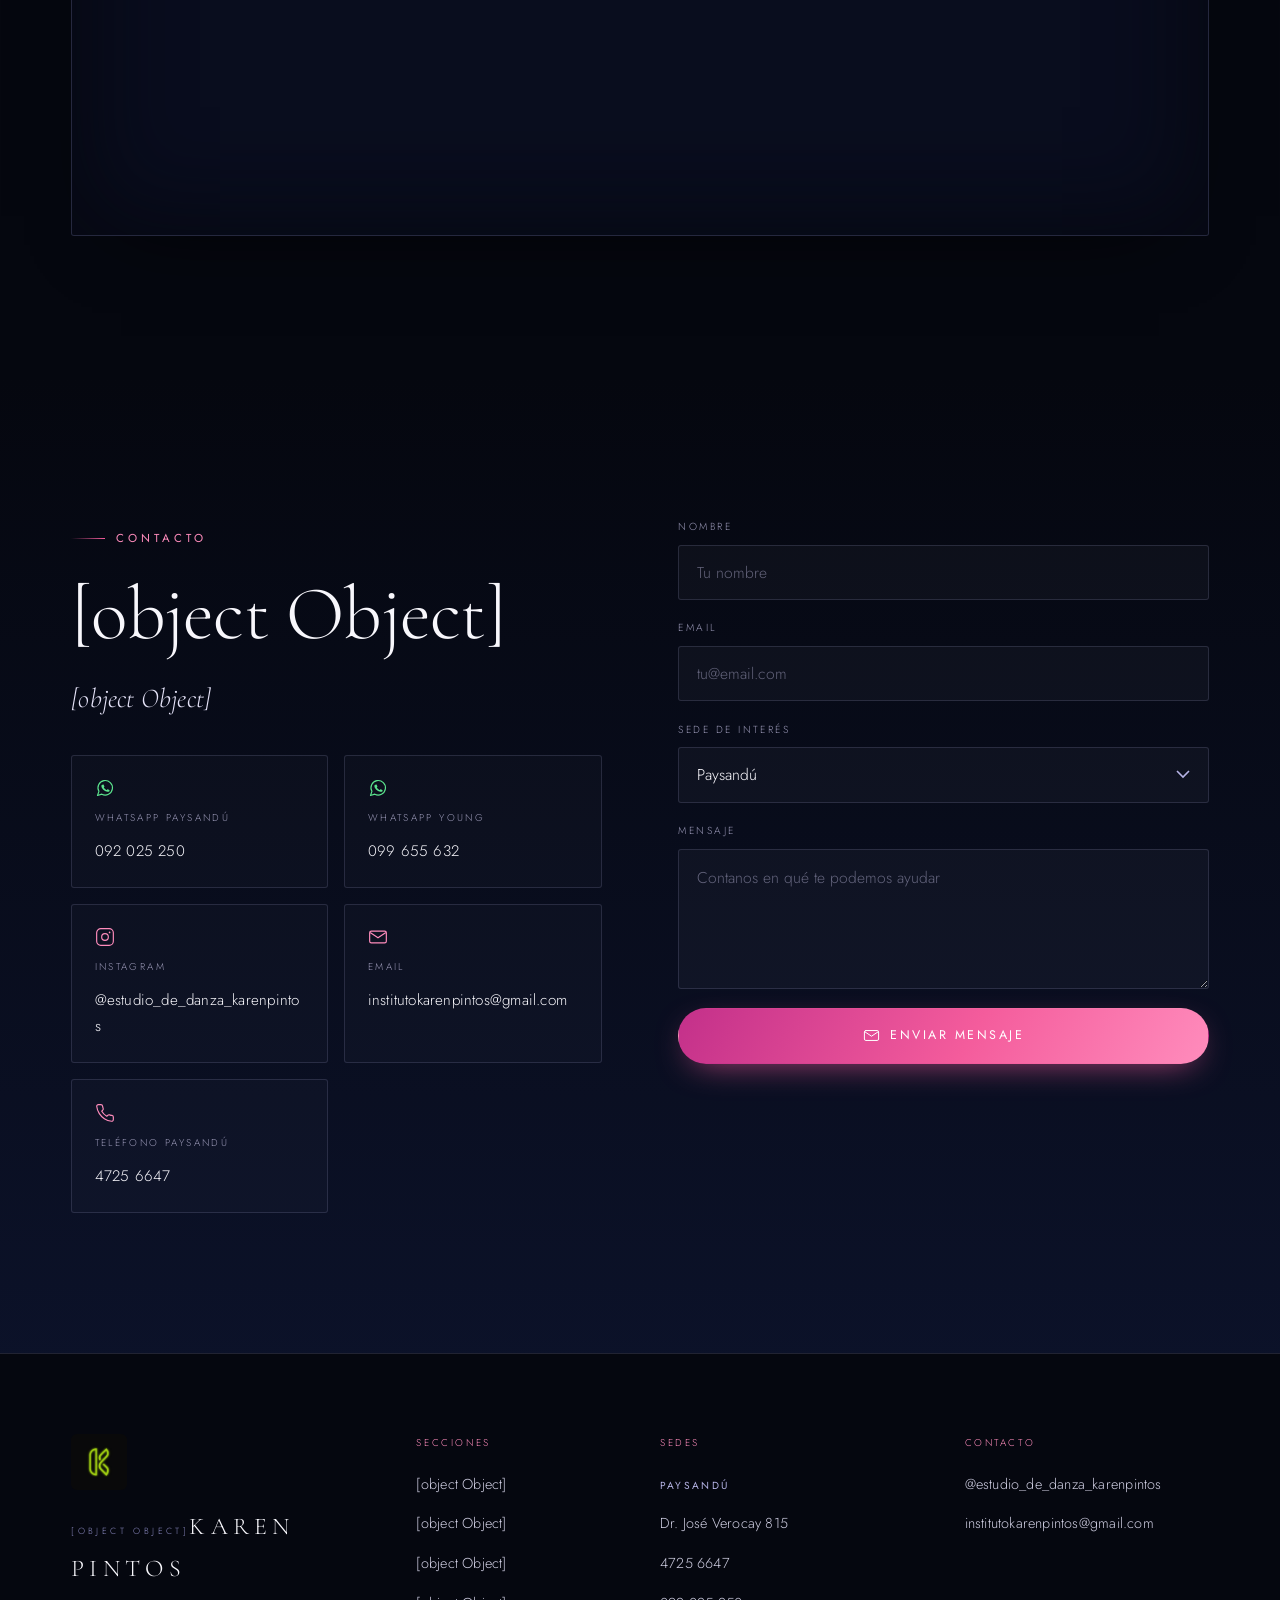
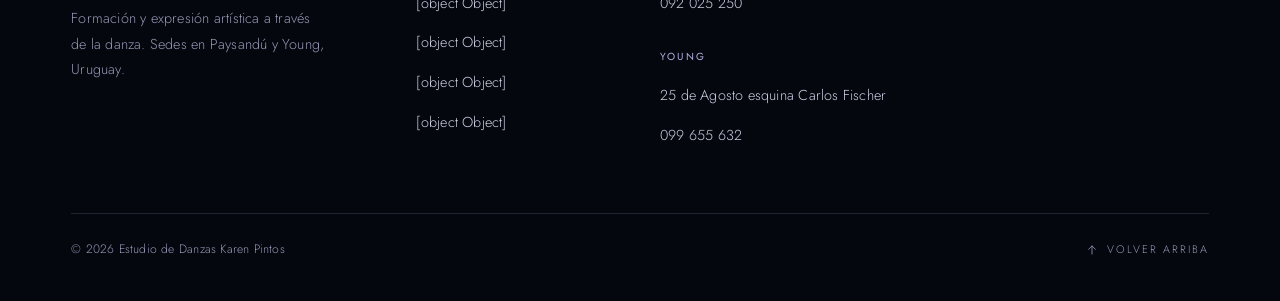
==== commit 2370e170: "Disciplinas con diseno propio, dos idiomas, y anuncio de funciones apagado Disciplinas: se quita Fit" ====
--- a/index.html
+++ b/index.html
@@ -40,18 +40,18 @@
   <link href="https://fonts.googleapis.com/css2?family=Cormorant+Garamond:ital,wght@0,300;0,400;0,500;1,300;1,400&family=Jost:wght@200;300;400;500&family=Pinyon+Script&display=swap" rel="stylesheet">
 
   <!-- Estilos, separados por apartado. El primero tiene todos los colores. -->
-  <link rel="stylesheet" href="assets/css/partes/01-variables.css?v=20261008c">
-  <link rel="stylesheet" href="assets/css/partes/02-base.css?v=20261008c">
-  <link rel="stylesheet" href="assets/css/partes/03-botones.css?v=20261008c">
-  <link rel="stylesheet" href="assets/css/partes/04-menu.css?v=20261008c">
-  <link rel="stylesheet" href="assets/css/partes/05-portada.css?v=20261008c">
-  <link rel="stylesheet" href="assets/css/partes/06-estudio.css?v=20261008c">
-  <link rel="stylesheet" href="assets/css/partes/07-escenario.css?v=20261008c">
-  <link rel="stylesheet" href="assets/css/partes/08-familia.css?v=20261008c">
-  <link rel="stylesheet" href="assets/css/partes/09-galeria.css?v=20261008c">
-  <link rel="stylesheet" href="assets/css/partes/10-sedes-contacto.css?v=20261008c">
-  <link rel="stylesheet" href="assets/css/partes/11-pie.css?v=20261008c">
-  <link rel="stylesheet" href="assets/css/partes/12-animacion-responsive.css?v=20261008c">
+  <link rel="stylesheet" href="assets/css/partes/01-variables.css?v=20261008e">
+  <link rel="stylesheet" href="assets/css/partes/02-base.css?v=20261008e">
+  <link rel="stylesheet" href="assets/css/partes/03-botones.css?v=20261008e">
+  <link rel="stylesheet" href="assets/css/partes/04-menu.css?v=20261008e">
+  <link rel="stylesheet" href="assets/css/partes/05-portada.css?v=20261008e">
+  <link rel="stylesheet" href="assets/css/partes/06-estudio.css?v=20261008e">
+  <link rel="stylesheet" href="assets/css/partes/07-escenario.css?v=20261008e">
+  <link rel="stylesheet" href="assets/css/partes/08-familia.css?v=20261008e">
+  <link rel="stylesheet" href="assets/css/partes/09-galeria.css?v=20261008e">
+  <link rel="stylesheet" href="assets/css/partes/10-sedes-contacto.css?v=20261008e">
+  <link rel="stylesheet" href="assets/css/partes/11-pie.css?v=20261008e">
+  <link rel="stylesheet" href="assets/css/partes/12-animacion-responsive.css?v=20261008e">
 
   <!-- Datos estructurados (sólo información provista por el estudio) -->
   <script type="application/ld+json">
@@ -134,21 +134,21 @@
        El "?v=" del final fuerza a los navegadores a bajar la versión nueva.
        Si hacés un cambio y no lo ves online, cambiá ese número acá
        (también está en la hoja de estilos, arriba) y volvé a hacer push. -->
-  <script src="assets/js/siteData.js?v=20261008c"></script>
-  <script src="assets/js/icons.js?v=20261008c"></script>
-  <script src="assets/js/utils.js?v=20261008c"></script>
-  <script src="assets/js/components/navbar.js?v=20261008c"></script>
-  <script src="assets/js/components/hero.js?v=20261008c"></script>
-  <script src="assets/js/components/escenario.js?v=20261008c"></script>
-  <script src="assets/js/components/about.js?v=20261008c"></script>
-  <script src="assets/js/components/classes.js?v=20261008c"></script>
-  <script src="assets/js/components/gallery.js?v=20261008c"></script>
-  <script src="assets/js/components/instagram.js?v=20261008c"></script>
-  <script src="assets/js/components/location.js?v=20261008c"></script>
-  <script src="assets/js/components/contact.js?v=20261008c"></script>
-  <script src="assets/js/components/familia.js?v=20261008c"></script>
-  <script src="assets/js/components/footer.js?v=20261008c"></script>
-  <script src="assets/js/components/whatsapp.js?v=20261008c"></script>
-  <script src="assets/js/main.js?v=20261008c"></script>
+  <script src="assets/js/siteData.js?v=20261008e"></script>
+  <script src="assets/js/icons.js?v=20261008e"></script>
+  <script src="assets/js/utils.js?v=20261008e"></script>
+  <script src="assets/js/components/navbar.js?v=20261008e"></script>
+  <script src="assets/js/components/hero.js?v=20261008e"></script>
+  <script src="assets/js/components/escenario.js?v=20261008e"></script>
+  <script src="assets/js/components/about.js?v=20261008e"></script>
+  <script src="assets/js/components/classes.js?v=20261008e"></script>
+  <script src="assets/js/components/gallery.js?v=20261008e"></script>
+  <script src="assets/js/components/instagram.js?v=20261008e"></script>
+  <script src="assets/js/components/location.js?v=20261008e"></script>
+  <script src="assets/js/components/contact.js?v=20261008e"></script>
+  <script src="assets/js/components/familia.js?v=20261008e"></script>
+  <script src="assets/js/components/footer.js?v=20261008e"></script>
+  <script src="assets/js/components/whatsapp.js?v=20261008e"></script>
+  <script src="assets/js/main.js?v=20261008e"></script>
 </body>
 </html>
--- a/assets/css/partes/01-variables.css
+++ b/assets/css/partes/01-variables.css
@@ -51,11 +51,14 @@
 
   /* Los colores de cada disciplina, tomados de la gráfica oficial.
      Cada tarjeta de disciplina usa el suyo. */
-  --disc-ballet:    255 204 227;   /* rosa claro */
-  --disc-expresion: 144  30 169;   /* violeta */
-  --disc-urban:     237  74  79;   /* rojo */
-  --disc-arabe:     255 191   8;   /* amarillo */
-  --disc-fitness:   145 209   0;   /* verde lima */
+  /* fondo del bloque */              /* el "+" de atrás */
+  --disc-ballet:        255 204 227;  --disc-ballet-mas:    244 141 173;
+  --disc-expresion:     144  30 169;  --disc-expresion-mas: 199  64 232;
+  --disc-urban:         237  74  79;  --disc-urban-mas:     240 126  79;
+  --disc-arabe:         255 191   8;  --disc-arabe-mas:     250 213  60;
+
+  /* Texto sobre un bloque claro (ballet) */
+  --disc-texto-oscuro:  150  32  77;
 
   /* Verdes: sólo para WhatsApp, que tiene su color propio */
   --verde:         37 211 102;
--- a/assets/css/partes/04-menu.css
+++ b/assets/css/partes/04-menu.css
@@ -97,3 +97,21 @@
 
 /* El botón del encabezado nunca parte en dos líneas */
 .nav__acciones .btn { white-space: nowrap; }
+
+/* ---- BOTÓN DE IDIOMA ----
+   Discreto, al lado del botón de contacto. Muestra el idioma
+   actual encendido y el otro apagado. */
+.idioma {
+  display: inline-flex; align-items: center; gap: .3rem;
+  padding: .45rem .7rem; min-height: 38px;
+  border: 1px solid var(--linea); border-radius: 999px;
+  background: transparent; cursor: pointer;
+  font-size: .64rem; letter-spacing: .14em; font-weight: 400;
+  transition: border-color .35s var(--ease), background-color .35s var(--ease);
+}
+.idioma:hover { border-color: var(--linea-fuerte); background: rgb(var(--lavanda) / .07); }
+.idioma__actual { color: var(--texto-fuerte); }
+.idioma__otro { color: var(--texto-suave); }
+.idioma__actual::after {
+  content: '/'; margin-left: .3rem; color: var(--texto-suave); opacity: .5;
+}
--- a/assets/css/partes/06-estudio.css
+++ b/assets/css/partes/06-estudio.css
@@ -61,42 +61,63 @@
   gap: clamp(1rem, 2.2vw, 1.6rem);
   margin-top: 3rem;
 }
-/* Cada tarjeta lleva el color de su disciplina en --color-disc.
-   La grafica oficial va arriba y es la que muestra el nombre. */
+/* ---- TARJETA DE DISCIPLINA ----
+   El bloque de color y el "+" se dibujan con CSS; el nombre es texto
+   real, para que lo lea Google. Cada tarjeta trae su color en
+   --color-disc y el tono del "+" en --color-mas. */
 .tarjeta {
   --color-disc: var(--lavanda);
-  position: relative;
+  --color-mas: var(--lavanda-suave);
   display: flex; flex-direction: column;
-  border: 1px solid var(--linea);
-  border-radius: 3px;
+  border: 1px solid var(--linea); border-radius: 3px;
   overflow: hidden;
-  background: linear-gradient(170deg, rgb(var(--azul) / .5), var(--fondo-suave) 70%);
+  background: linear-gradient(170deg, rgb(var(--azul) / .45), var(--fondo-suave) 70%);
   transition: transform .5s var(--ease), border-color .5s var(--ease), box-shadow .5s var(--ease);
 }
 .tarjeta:hover {
   transform: translateY(-6px);
-  border-color: rgb(var(--color-disc) / .65);
-  box-shadow: 0 26px 60px -38px rgb(var(--color-disc) / .8);
+  border-color: rgb(var(--color-disc) / .6);
+  box-shadow: 0 26px 60px -38px rgb(var(--color-disc) / .75);
 }
-.tarjeta__img {
-  width: 100%; height: auto; aspect-ratio: 1 / 1;
-  object-fit: cover; display: block;
+
+/* El bloque de color con el nombre */
+.tarjeta__chapa {
+  position: relative; isolation: isolate;
+  display: flex; align-items: flex-end;
+  aspect-ratio: 1 / 1;
+  padding: clamp(1.1rem, 2.4vw, 1.6rem);
   background: rgb(var(--color-disc));
+  overflow: hidden;
 }
-/* Para una disciplina sin grafica: una chapa del color, con el nombre */
-.tarjeta__chapa {
-  display: flex; align-items: center; justify-content: center;
-  aspect-ratio: 1 / 1; padding: 1.5rem;
-  background: rgb(var(--color-disc));
+/* El "+" de la marca, detrás del nombre */
+.tarjeta__mas {
+  position: absolute; z-index: -1;
+  top: 12%; left: 12%;
+  width: 34%; aspect-ratio: 1 / 1;
+}
+.tarjeta__mas::before, .tarjeta__mas::after {
+  content: ''; position: absolute; inset: 0; margin: auto;
+  background: rgb(var(--color-mas));
+  border-radius: 3px;
+}
+.tarjeta__mas::before { width: 100%; height: 26%; }
+.tarjeta__mas::after  { width: 26%; height: 100%; }
+
+.tarjeta__nombre {
+  margin: 0;
+  font-family: var(--sans); font-weight: 700;
+  font-size: clamp(1.45rem, 3.4vw, 2rem);
+  line-height: .95; letter-spacing: -.02em;
+  text-transform: uppercase;
   color: rgb(var(--blanco-puro));
-  font-family: var(--sans); font-weight: 500;
-  font-size: clamp(1.4rem, 3vw, 2rem);
-  letter-spacing: -.01em; text-transform: uppercase;
-  text-align: center; line-height: 1.05;
+  text-wrap: balance;
 }
+/* Sobre el bloque claro del ballet, el nombre va en rosa oscuro */
+.tarjeta--claro .tarjeta__nombre { color: rgb(var(--disc-texto-oscuro)); }
+
 .tarjeta__cuerpo {
   display: flex; flex-direction: column; flex: 1;
-  padding: 1.5rem 1.4rem 1.4rem;
+  padding: 1.4rem 1.3rem 1.3rem;
 }
 .tarjeta p { font-size: .88rem; color: var(--texto-suave); margin-bottom: .9rem; flex: 1; }
 .tarjeta__nivel {
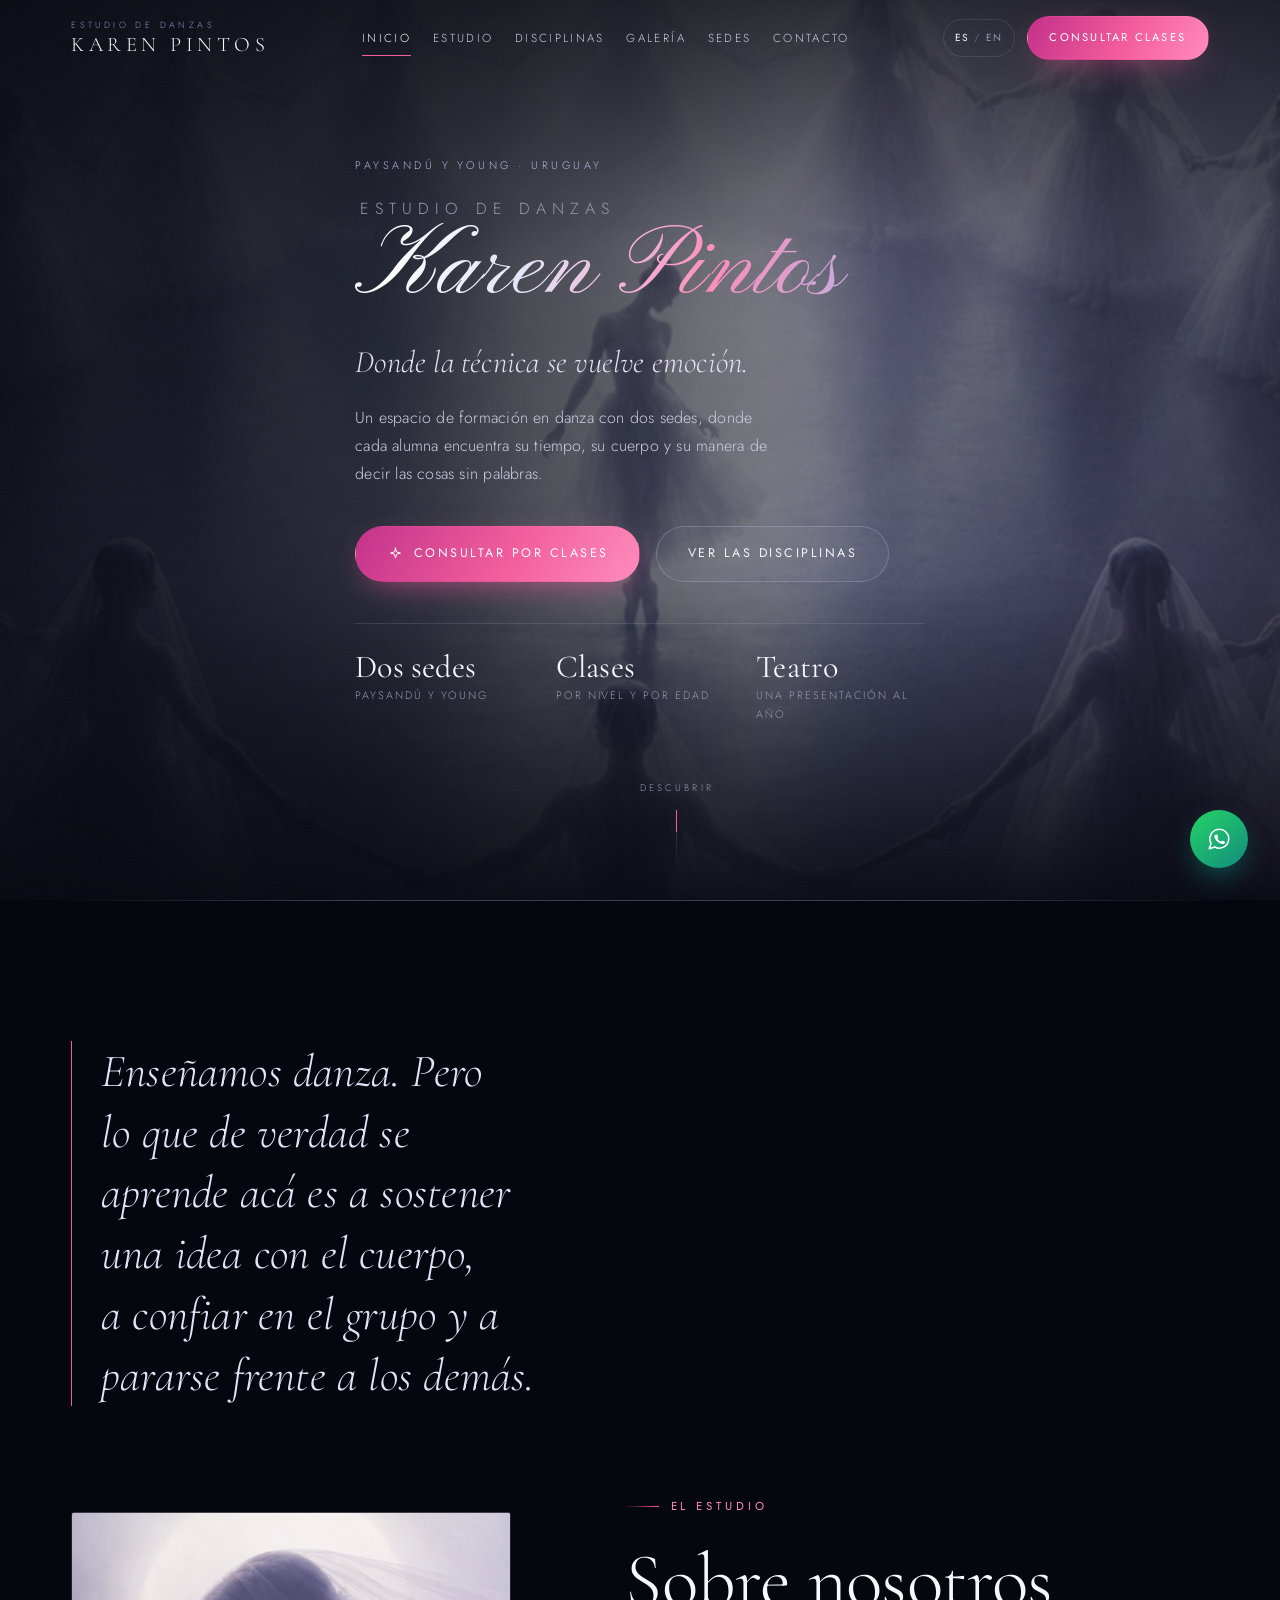
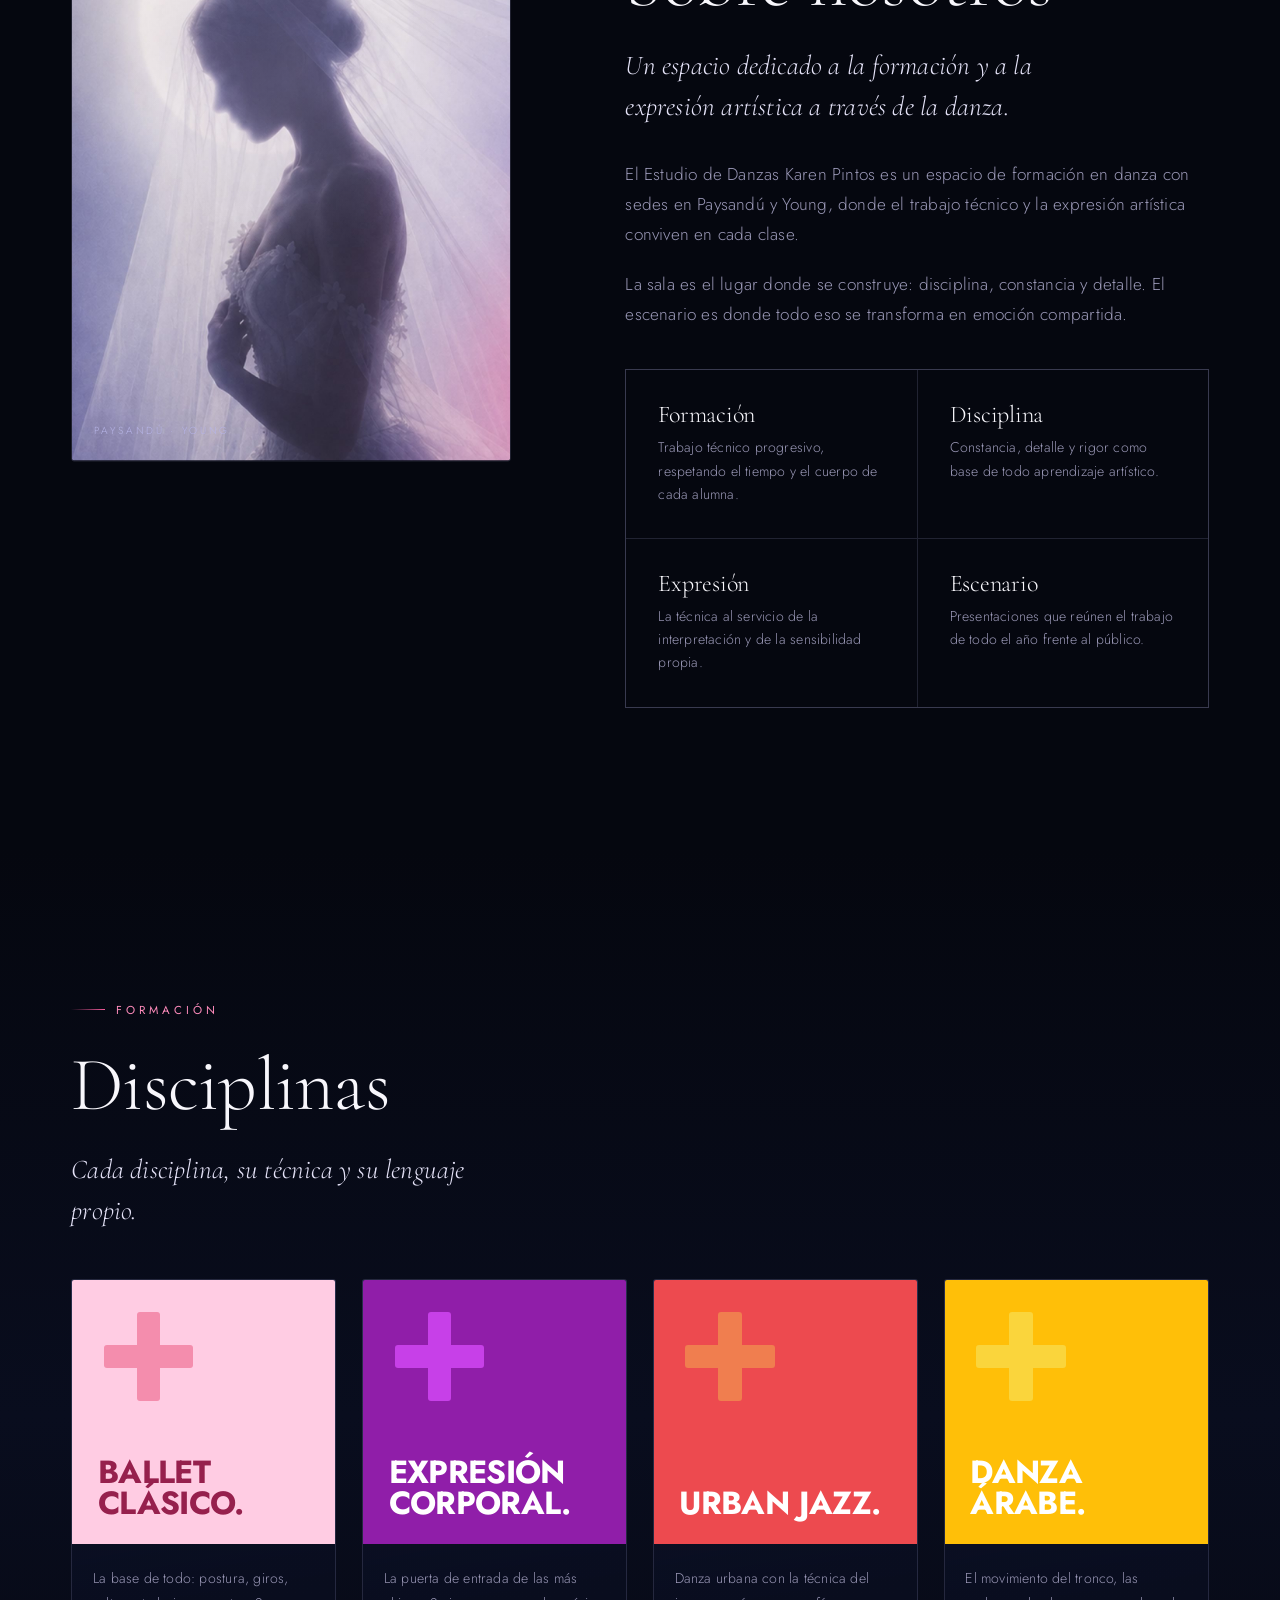
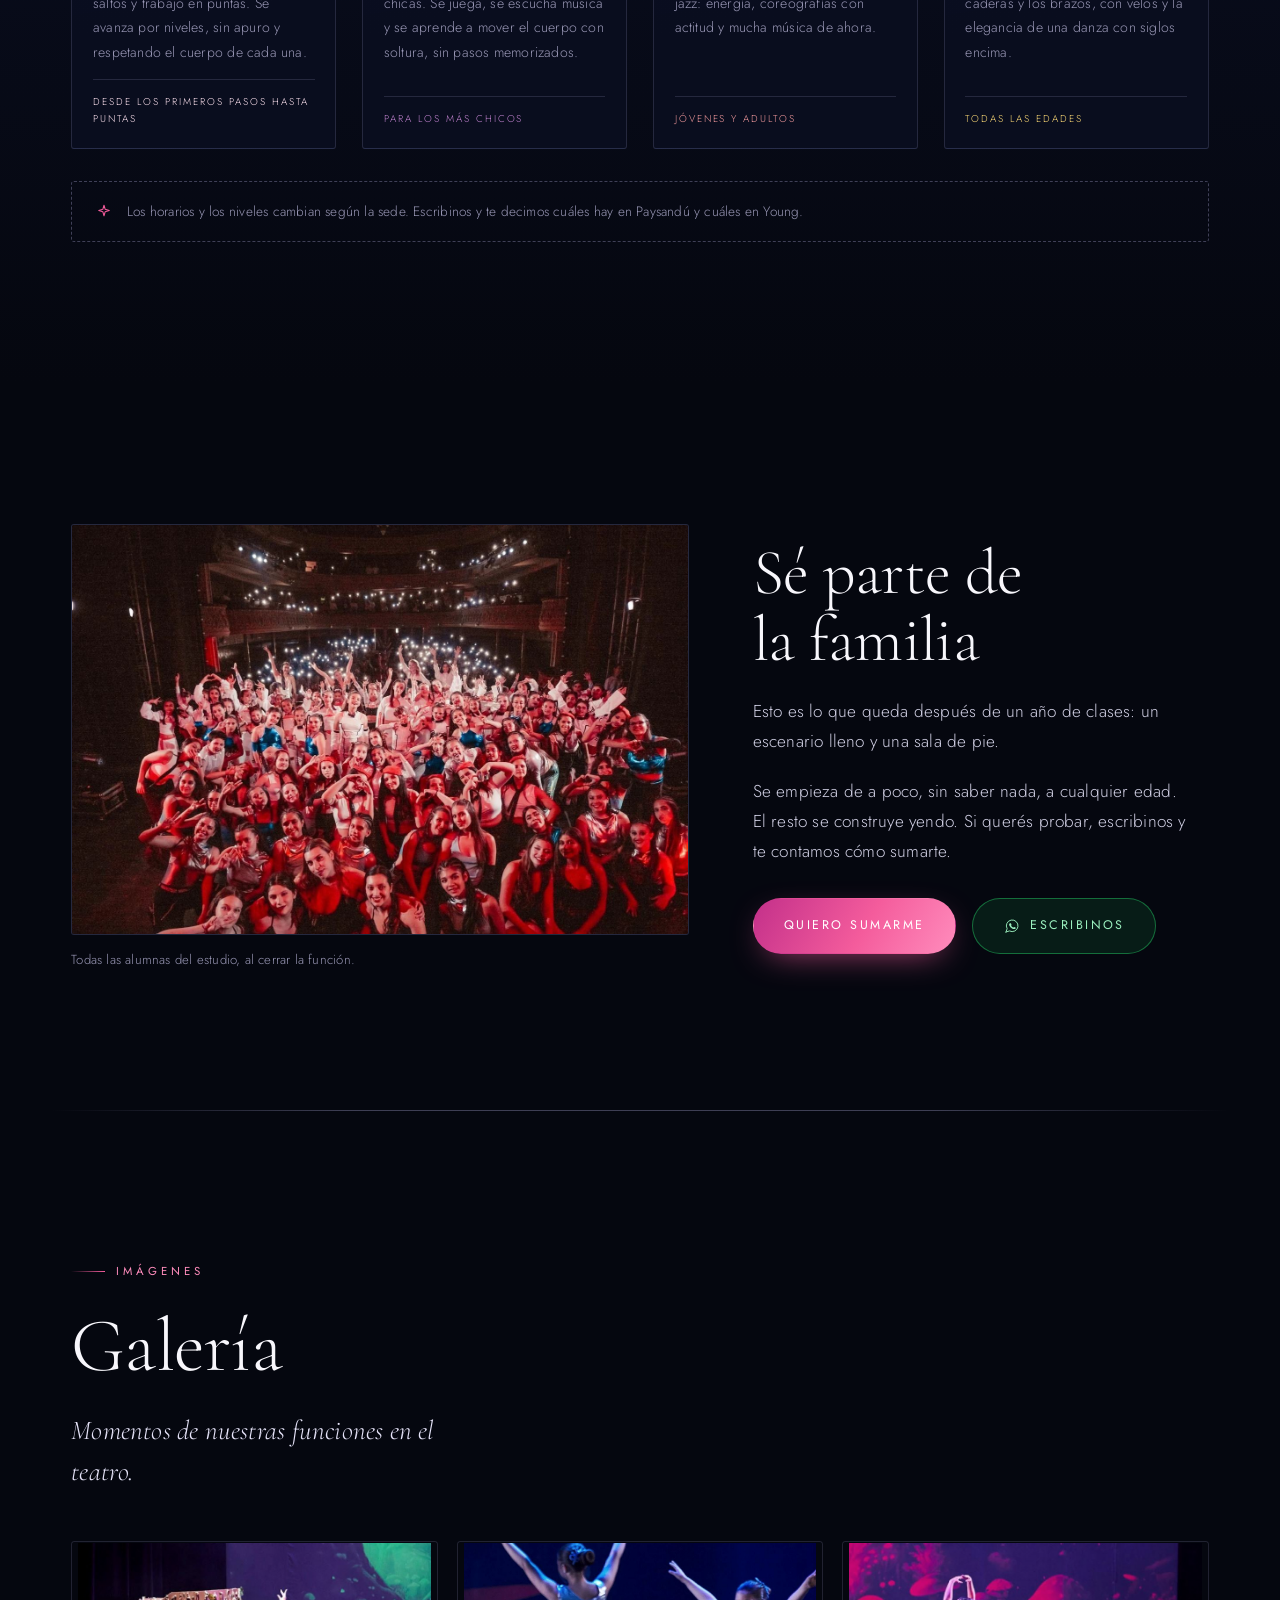
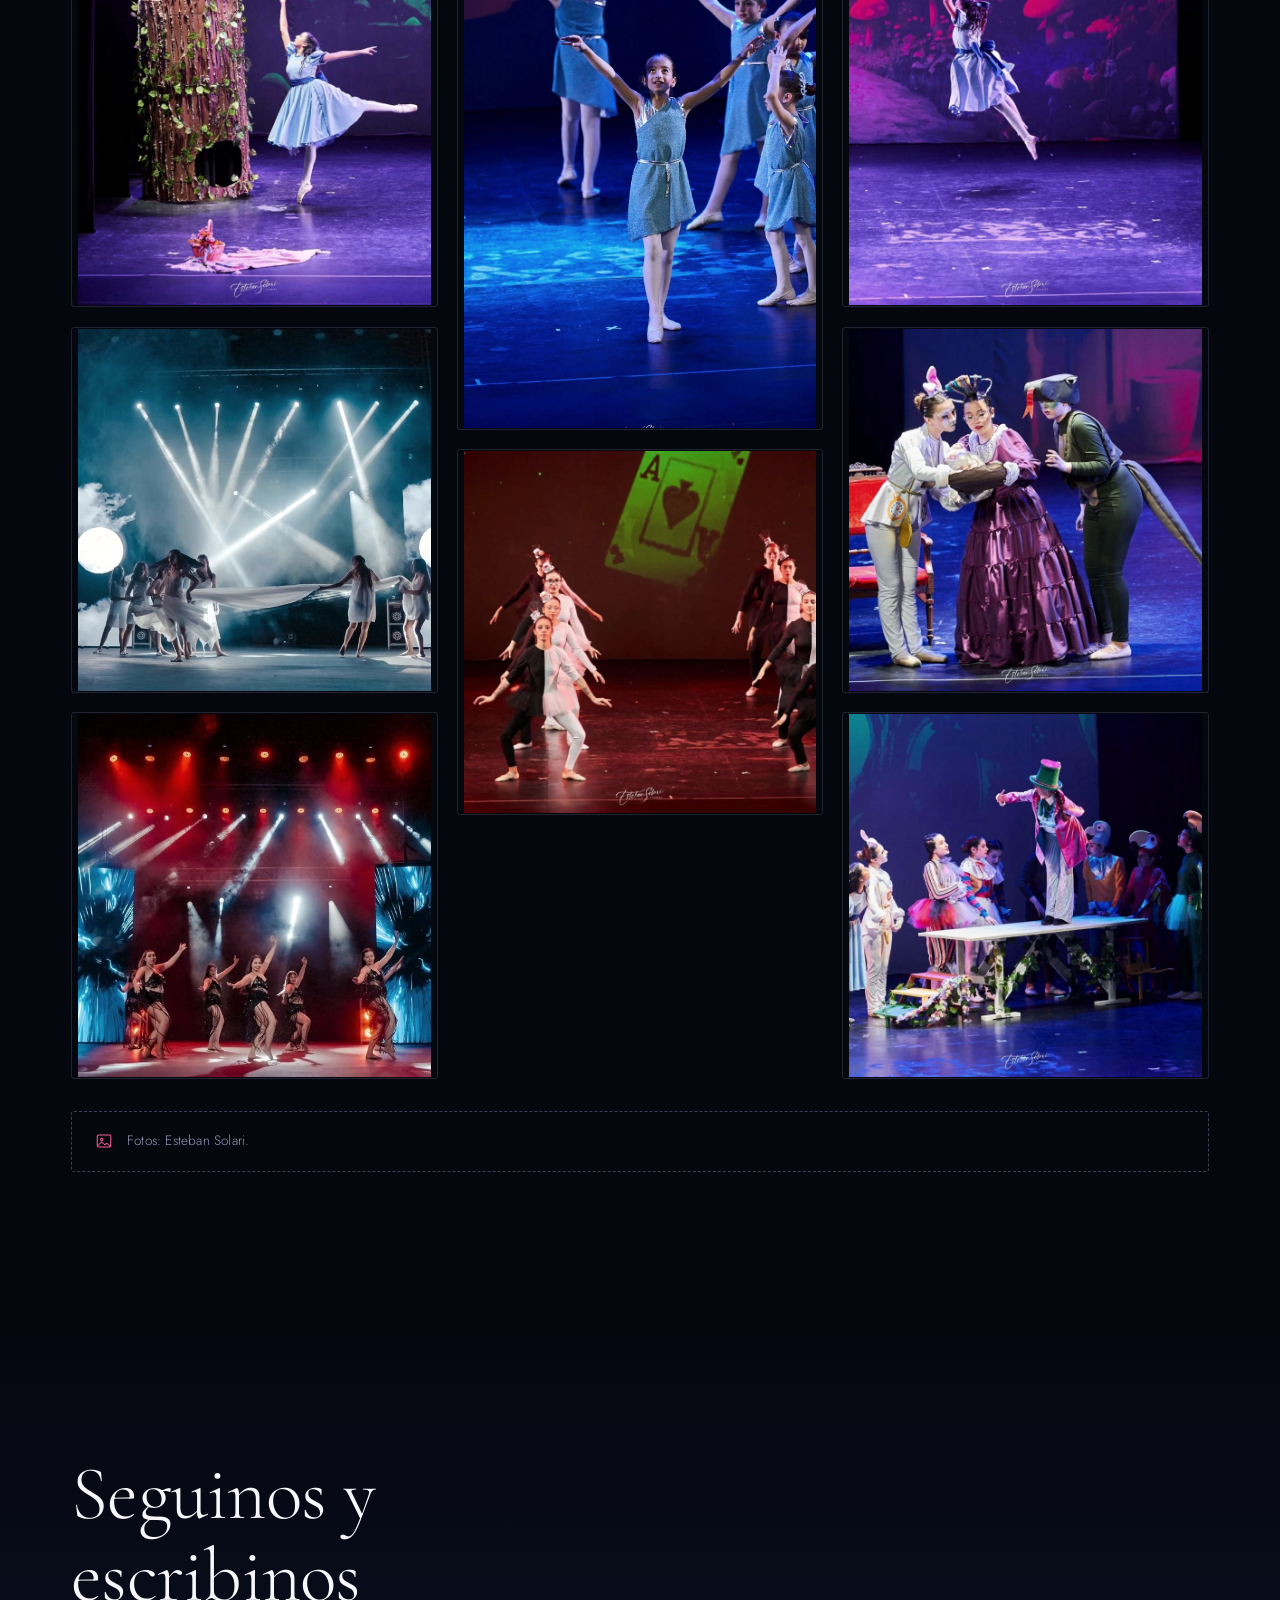
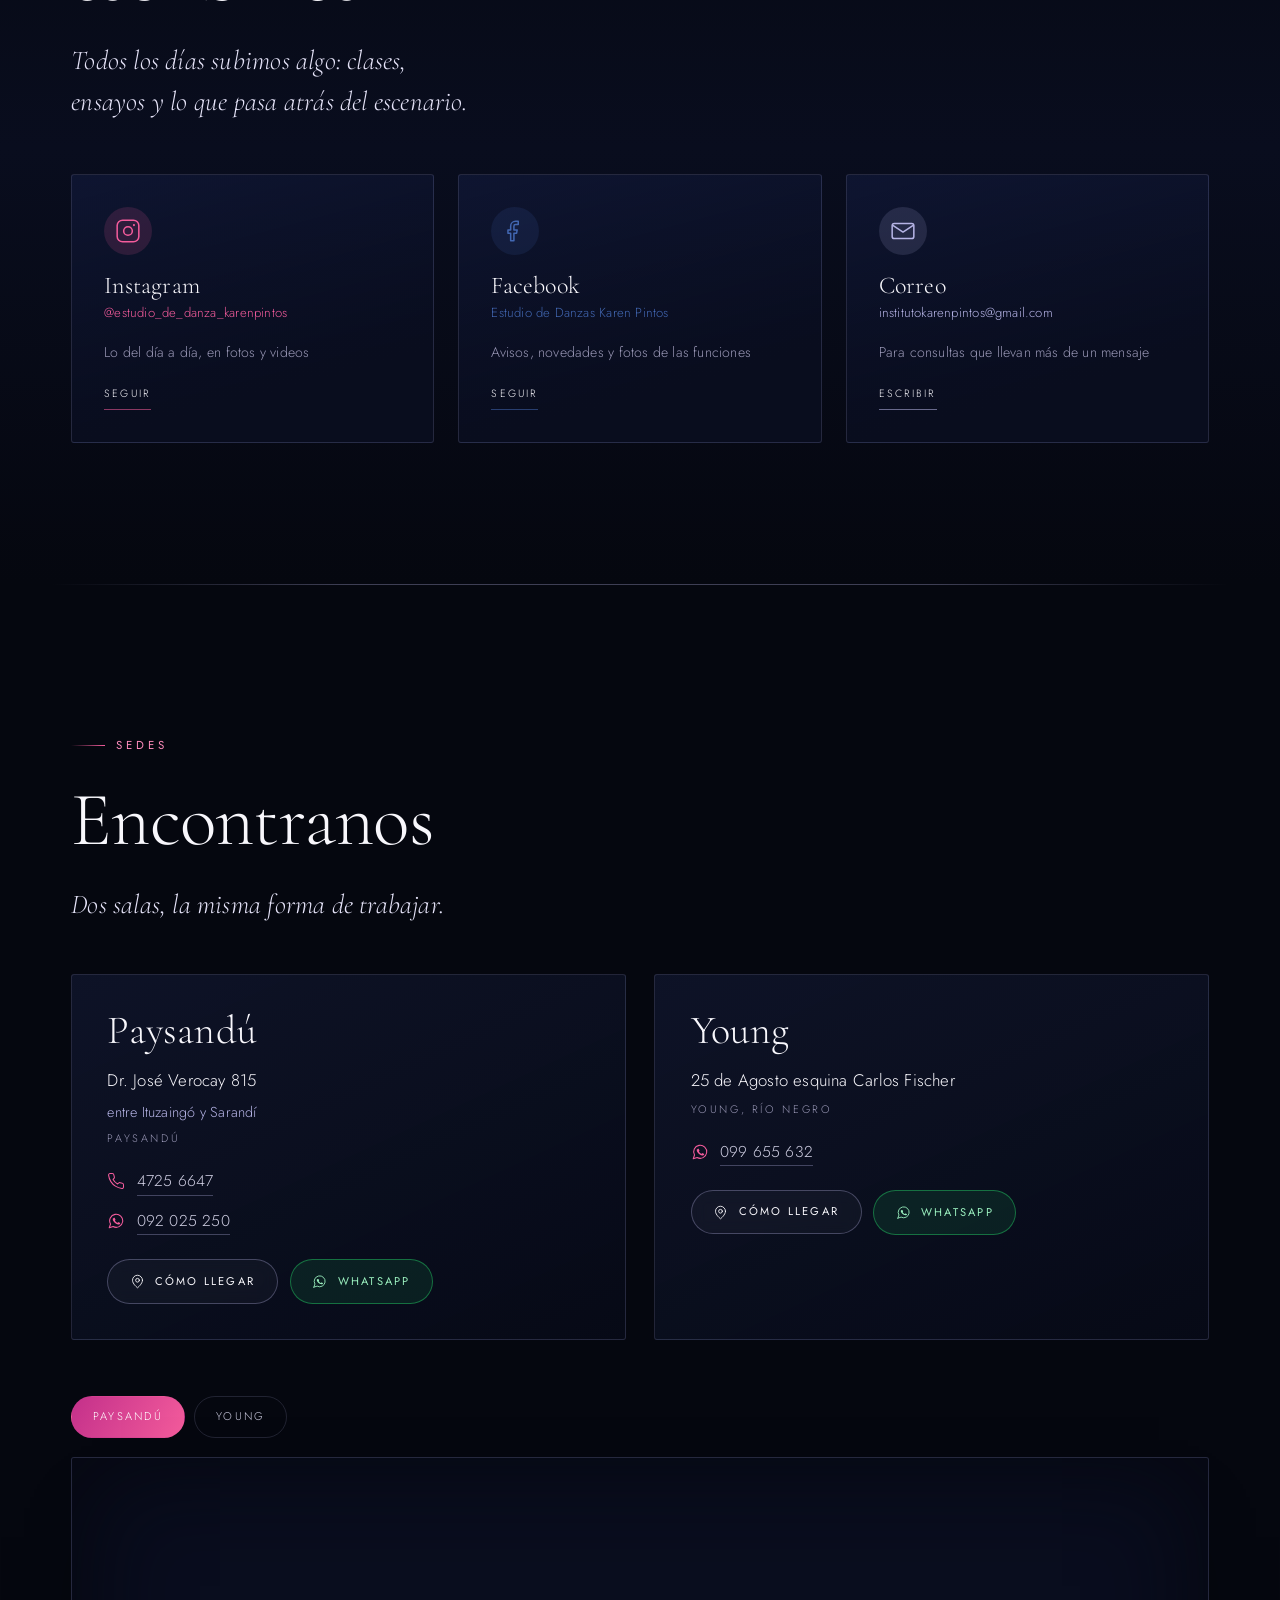
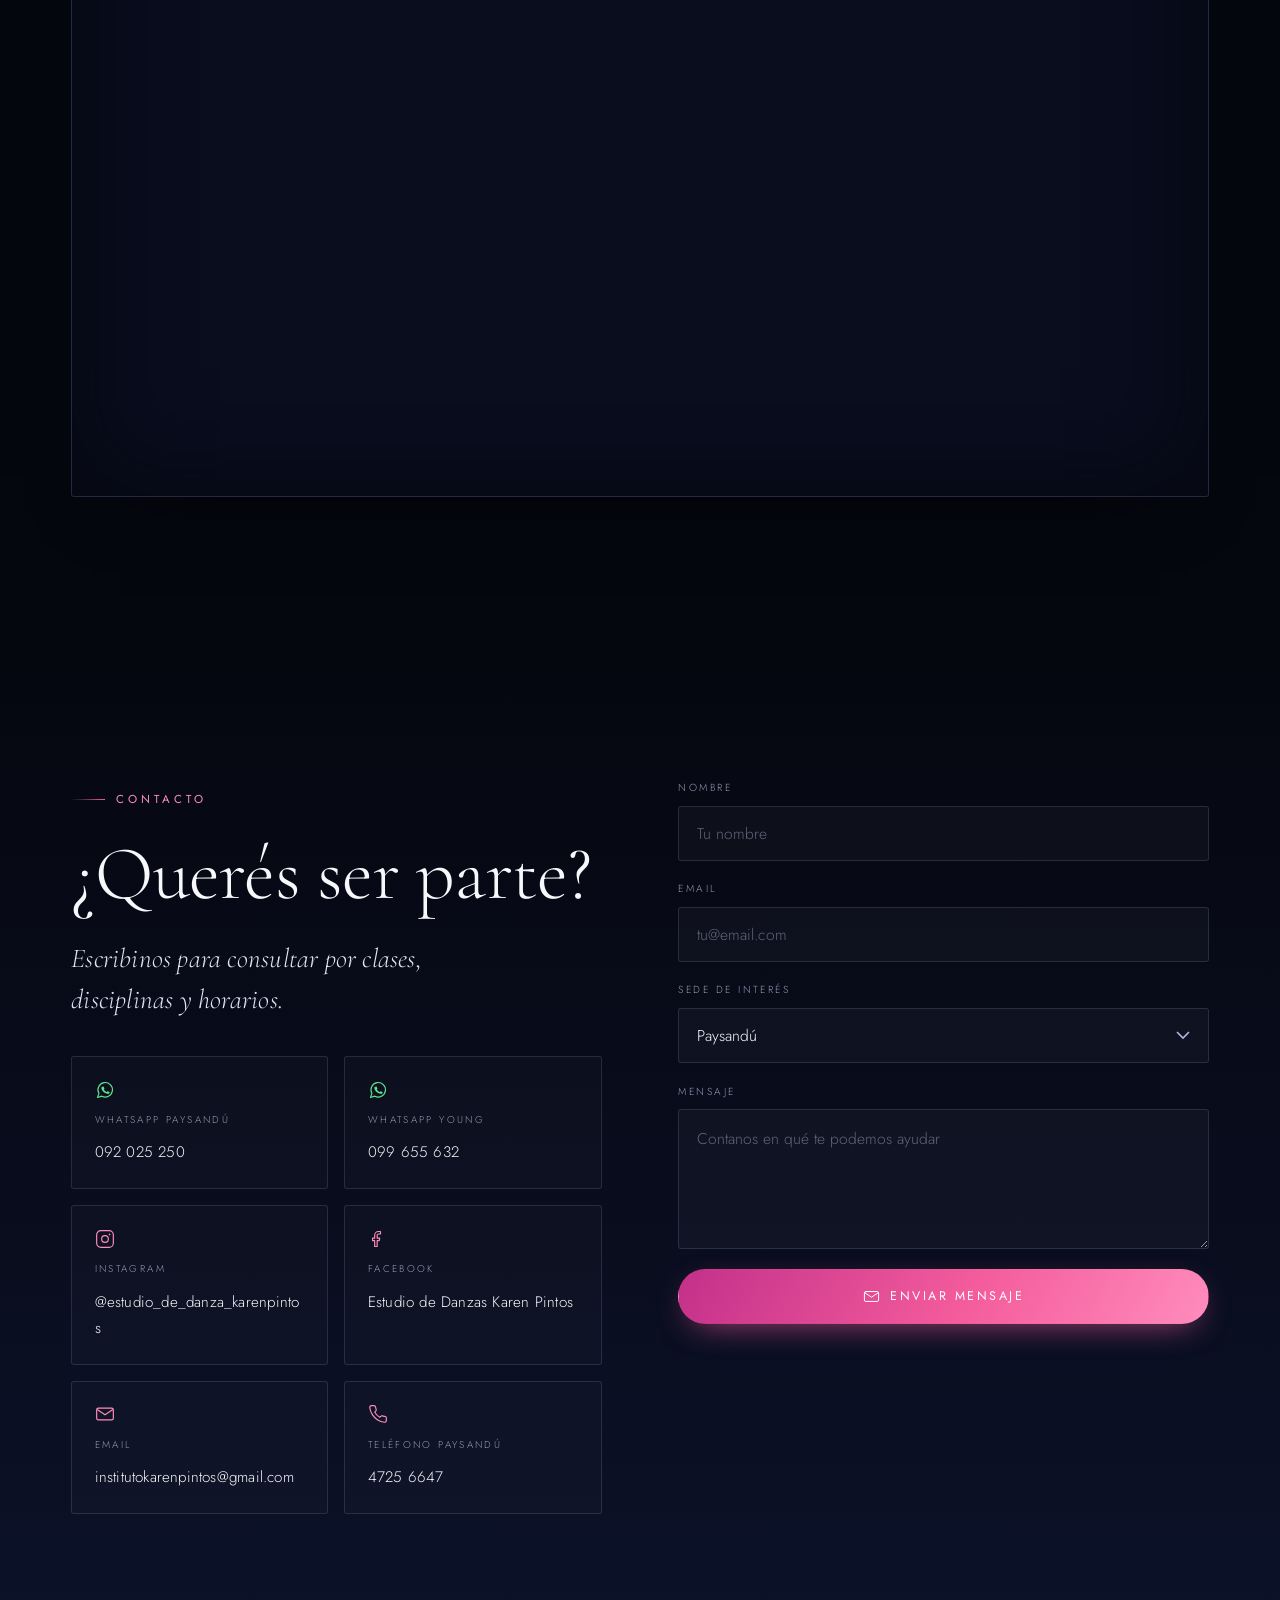
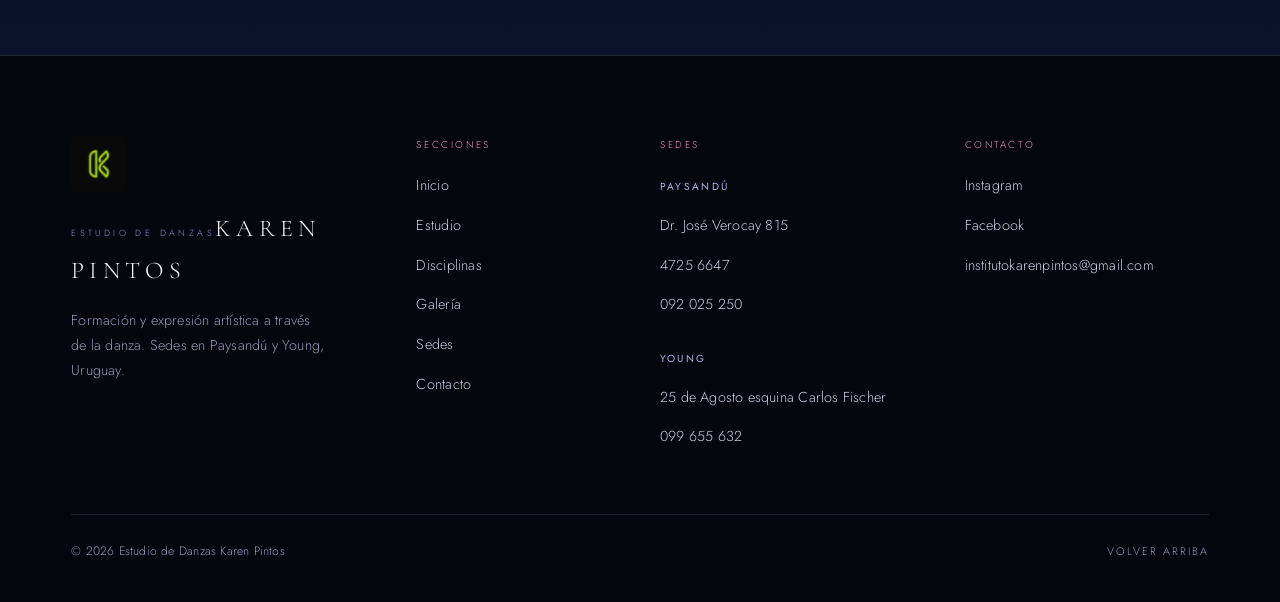
==== commit 32267d4c: "Mapa de Young corregido, Facebook y una seccion propia para las redes Mapas: cada sede lleva ahora s" ====
--- a/index.html
+++ b/index.html
@@ -40,18 +40,19 @@
   <link href="https://fonts.googleapis.com/css2?family=Cormorant+Garamond:ital,wght@0,300;0,400;0,500;1,300;1,400&family=Jost:wght@200;300;400;500&family=Pinyon+Script&display=swap" rel="stylesheet">
 
   <!-- Estilos, separados por apartado. El primero tiene todos los colores. -->
-  <link rel="stylesheet" href="assets/css/partes/01-variables.css?v=20261008e">
-  <link rel="stylesheet" href="assets/css/partes/02-base.css?v=20261008e">
-  <link rel="stylesheet" href="assets/css/partes/03-botones.css?v=20261008e">
-  <link rel="stylesheet" href="assets/css/partes/04-menu.css?v=20261008e">
-  <link rel="stylesheet" href="assets/css/partes/05-portada.css?v=20261008e">
-  <link rel="stylesheet" href="assets/css/partes/06-estudio.css?v=20261008e">
-  <link rel="stylesheet" href="assets/css/partes/07-escenario.css?v=20261008e">
-  <link rel="stylesheet" href="assets/css/partes/08-familia.css?v=20261008e">
-  <link rel="stylesheet" href="assets/css/partes/09-galeria.css?v=20261008e">
-  <link rel="stylesheet" href="assets/css/partes/10-sedes-contacto.css?v=20261008e">
-  <link rel="stylesheet" href="assets/css/partes/11-pie.css?v=20261008e">
-  <link rel="stylesheet" href="assets/css/partes/12-animacion-responsive.css?v=20261008e">
+  <link rel="stylesheet" href="assets/css/partes/01-variables.css?v=20261008f">
+  <link rel="stylesheet" href="assets/css/partes/02-base.css?v=20261008f">
+  <link rel="stylesheet" href="assets/css/partes/03-botones.css?v=20261008f">
+  <link rel="stylesheet" href="assets/css/partes/04-menu.css?v=20261008f">
+  <link rel="stylesheet" href="assets/css/partes/05-portada.css?v=20261008f">
+  <link rel="stylesheet" href="assets/css/partes/06-estudio.css?v=20261008f">
+  <link rel="stylesheet" href="assets/css/partes/07-escenario.css?v=20261008f">
+  <link rel="stylesheet" href="assets/css/partes/08-familia.css?v=20261008f">
+  <link rel="stylesheet" href="assets/css/partes/09-galeria.css?v=20261008f">
+  <link rel="stylesheet" href="assets/css/partes/09b-redes.css?v=20261008f">
+  <link rel="stylesheet" href="assets/css/partes/10-sedes-contacto.css?v=20261008f">
+  <link rel="stylesheet" href="assets/css/partes/11-pie.css?v=20261008f">
+  <link rel="stylesheet" href="assets/css/partes/12-animacion-responsive.css?v=20261008f">
 
   <!-- Datos estructurados (sólo información provista por el estudio) -->
   <script type="application/ld+json">
@@ -80,7 +81,10 @@
           "addressLocality": "Paysandú",
           "addressCountry": "UY"
         },
-        "sameAs": ["https://www.instagram.com/estudio_de_danza_karenpintos/"],
+        "sameAs": [
+          "https://www.instagram.com/estudio_de_danza_karenpintos/",
+          "https://www.facebook.com/danzaskarenpintos"
+        ],
         "department": [
           {
             "@type": "DanceSchool",
@@ -134,21 +138,21 @@
        El "?v=" del final fuerza a los navegadores a bajar la versión nueva.
        Si hacés un cambio y no lo ves online, cambiá ese número acá
        (también está en la hoja de estilos, arriba) y volvé a hacer push. -->
-  <script src="assets/js/siteData.js?v=20261008e"></script>
-  <script src="assets/js/icons.js?v=20261008e"></script>
-  <script src="assets/js/utils.js?v=20261008e"></script>
-  <script src="assets/js/components/navbar.js?v=20261008e"></script>
-  <script src="assets/js/components/hero.js?v=20261008e"></script>
-  <script src="assets/js/components/escenario.js?v=20261008e"></script>
-  <script src="assets/js/components/about.js?v=20261008e"></script>
-  <script src="assets/js/components/classes.js?v=20261008e"></script>
-  <script src="assets/js/components/gallery.js?v=20261008e"></script>
-  <script src="assets/js/components/instagram.js?v=20261008e"></script>
-  <script src="assets/js/components/location.js?v=20261008e"></script>
-  <script src="assets/js/components/contact.js?v=20261008e"></script>
-  <script src="assets/js/components/familia.js?v=20261008e"></script>
-  <script src="assets/js/components/footer.js?v=20261008e"></script>
-  <script src="assets/js/components/whatsapp.js?v=20261008e"></script>
-  <script src="assets/js/main.js?v=20261008e"></script>
+  <script src="assets/js/siteData.js?v=20261008f"></script>
+  <script src="assets/js/icons.js?v=20261008f"></script>
+  <script src="assets/js/utils.js?v=20261008f"></script>
+  <script src="assets/js/components/navbar.js?v=20261008f"></script>
+  <script src="assets/js/components/hero.js?v=20261008f"></script>
+  <script src="assets/js/components/escenario.js?v=20261008f"></script>
+  <script src="assets/js/components/about.js?v=20261008f"></script>
+  <script src="assets/js/components/classes.js?v=20261008f"></script>
+  <script src="assets/js/components/gallery.js?v=20261008f"></script>
+  <script src="assets/js/components/redes.js?v=20261008f"></script>
+  <script src="assets/js/components/location.js?v=20261008f"></script>
+  <script src="assets/js/components/contact.js?v=20261008f"></script>
+  <script src="assets/js/components/familia.js?v=20261008f"></script>
+  <script src="assets/js/components/footer.js?v=20261008f"></script>
+  <script src="assets/js/components/whatsapp.js?v=20261008f"></script>
+  <script src="assets/js/main.js?v=20261008f"></script>
 </body>
 </html>
--- a/assets/css/partes/01-variables.css
+++ b/assets/css/partes/01-variables.css
@@ -59,6 +59,9 @@
 
   /* Texto sobre un bloque claro (ballet) */
   --disc-texto-oscuro:  150  32  77;
+
+  /* Azul de Facebook */
+  --azul-facebook: 66 103 178;
 
   /* Verdes: sólo para WhatsApp, que tiene su color propio */
   --verde:         37 211 102;
--- a/assets/css/partes/09b-redes.css
+++ b/assets/css/partes/09b-redes.css
@@ -0,0 +1,58 @@
+/* =============================================================
+   REDES — Instagram, Facebook y correo, cada uno con su apartado
+   ============================================================= */
+.redes { background: linear-gradient(180deg, var(--fondo), var(--fondo-suave) 50%, var(--fondo)); }
+.redes__intro { max-width: 48ch; margin-bottom: clamp(2.2rem, 5vw, 3.2rem); }
+
+.redes__grid {
+  display: grid; grid-template-columns: repeat(auto-fit, minmax(240px, 1fr));
+  gap: clamp(1rem, 2.2vw, 1.5rem);
+}
+
+.red {
+  --color-red: var(--lavanda);
+  display: flex; flex-direction: column;
+  padding: clamp(1.5rem, 3vw, 2rem);
+  border: 1px solid var(--linea); border-radius: 3px;
+  background: linear-gradient(165deg, rgb(var(--azul) / .45), var(--fondo-suave) 75%);
+  transition: transform .45s var(--ease), border-color .45s var(--ease), box-shadow .45s var(--ease);
+}
+.red:hover {
+  transform: translateY(-5px);
+  border-color: rgb(var(--color-red) / .6);
+  box-shadow: 0 24px 55px -35px rgb(var(--color-red) / .8);
+}
+
+/* Cada red con su color propio */
+.red--instagram { --color-red: var(--rosa); }
+.red--facebook  { --color-red: var(--azul-facebook); }
+.red--email     { --color-red: var(--lavanda); }
+
+.red__ico {
+  display: inline-flex; align-items: center; justify-content: center;
+  width: 48px; height: 48px; margin-bottom: 1.1rem;
+  border-radius: 50%;
+  background: rgb(var(--color-red) / .14);
+  color: rgb(var(--color-red));
+}
+.red__nombre {
+  font-family: var(--serif); font-size: 1.5rem;
+  color: var(--texto-fuerte); line-height: 1.1;
+}
+.red__usuario {
+  font-size: .82rem; color: rgb(var(--color-red));
+  margin-top: .2rem; word-break: break-word;
+}
+.red__detalle {
+  font-size: .88rem; color: var(--texto-suave);
+  margin: .9rem 0 1.3rem; flex: 1;
+}
+.red__accion {
+  align-self: flex-start;
+  font-size: .66rem; letter-spacing: .2em; text-transform: uppercase;
+  color: var(--texto-fuerte);
+  padding-bottom: .35rem;
+  border-bottom: 1px solid rgb(var(--color-red) / .55);
+  transition: border-color .4s var(--ease);
+}
+.red:hover .red__accion { border-color: rgb(var(--color-red)); }
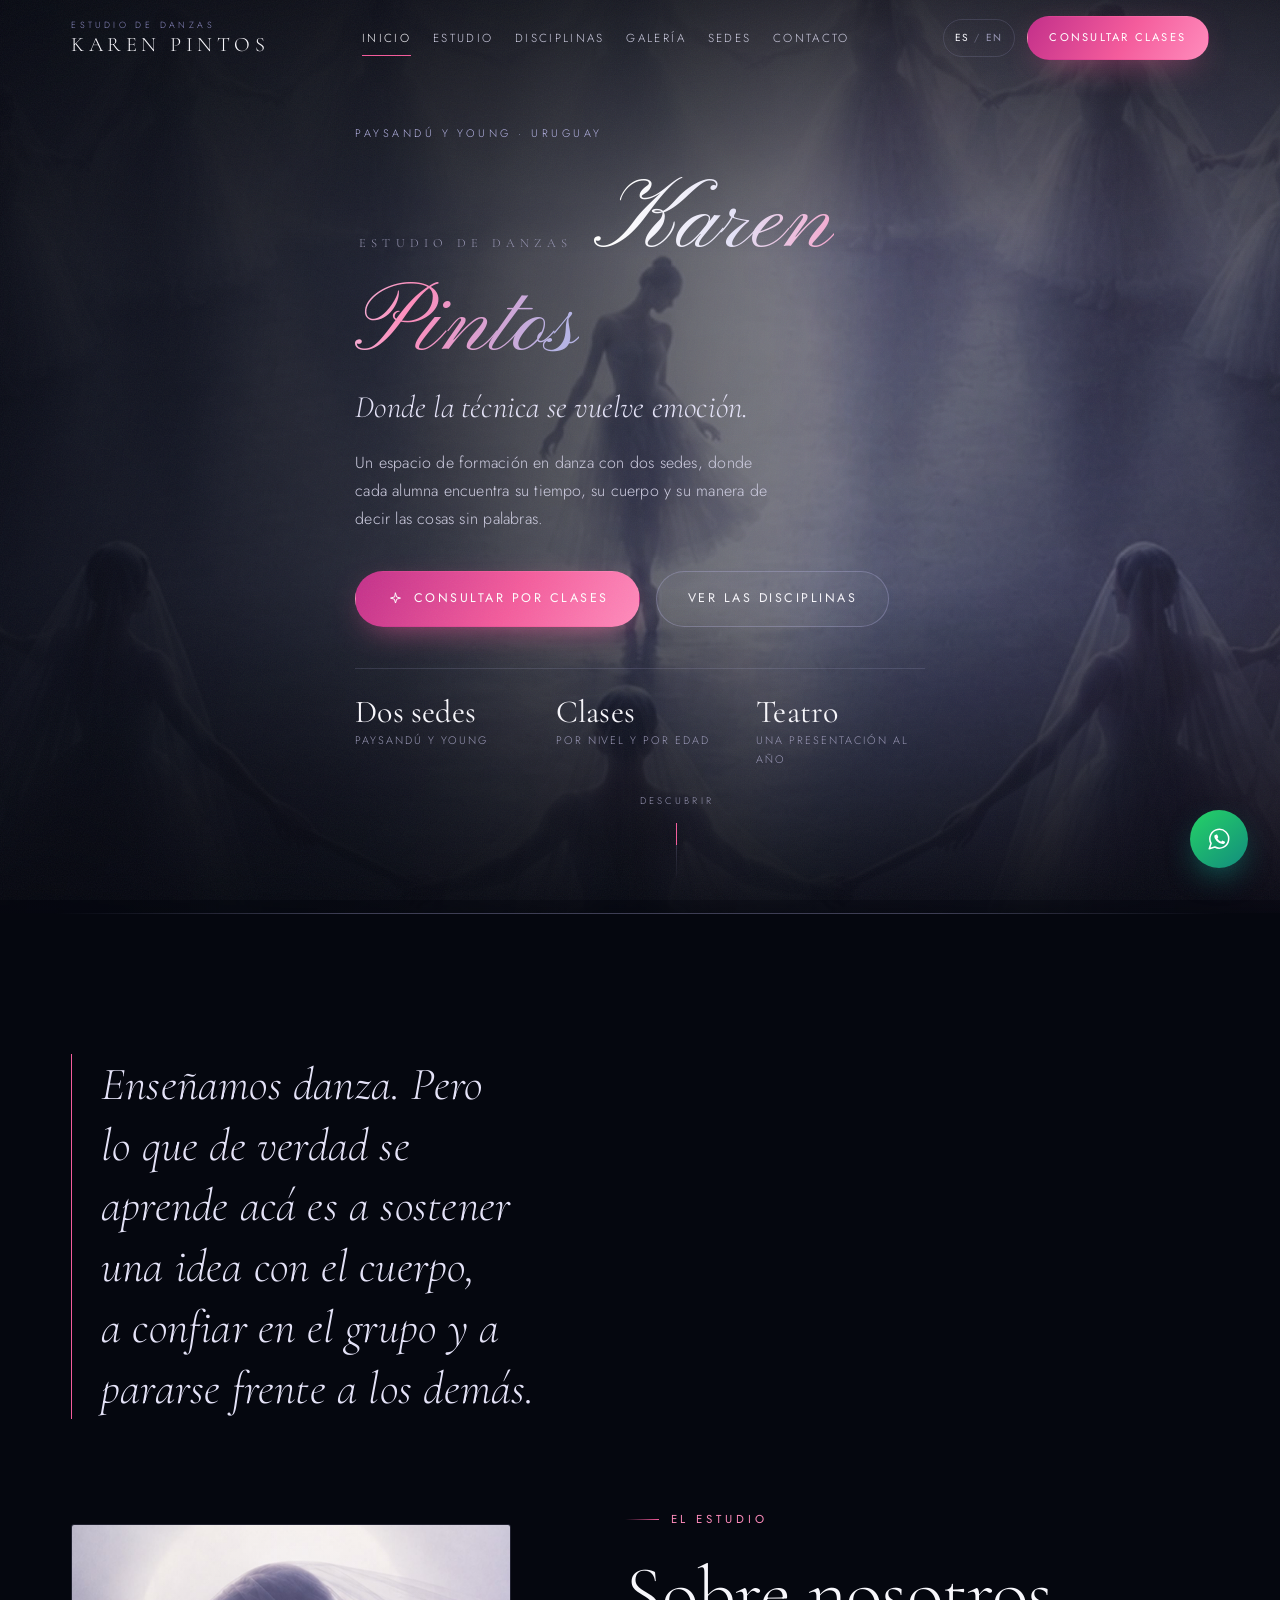
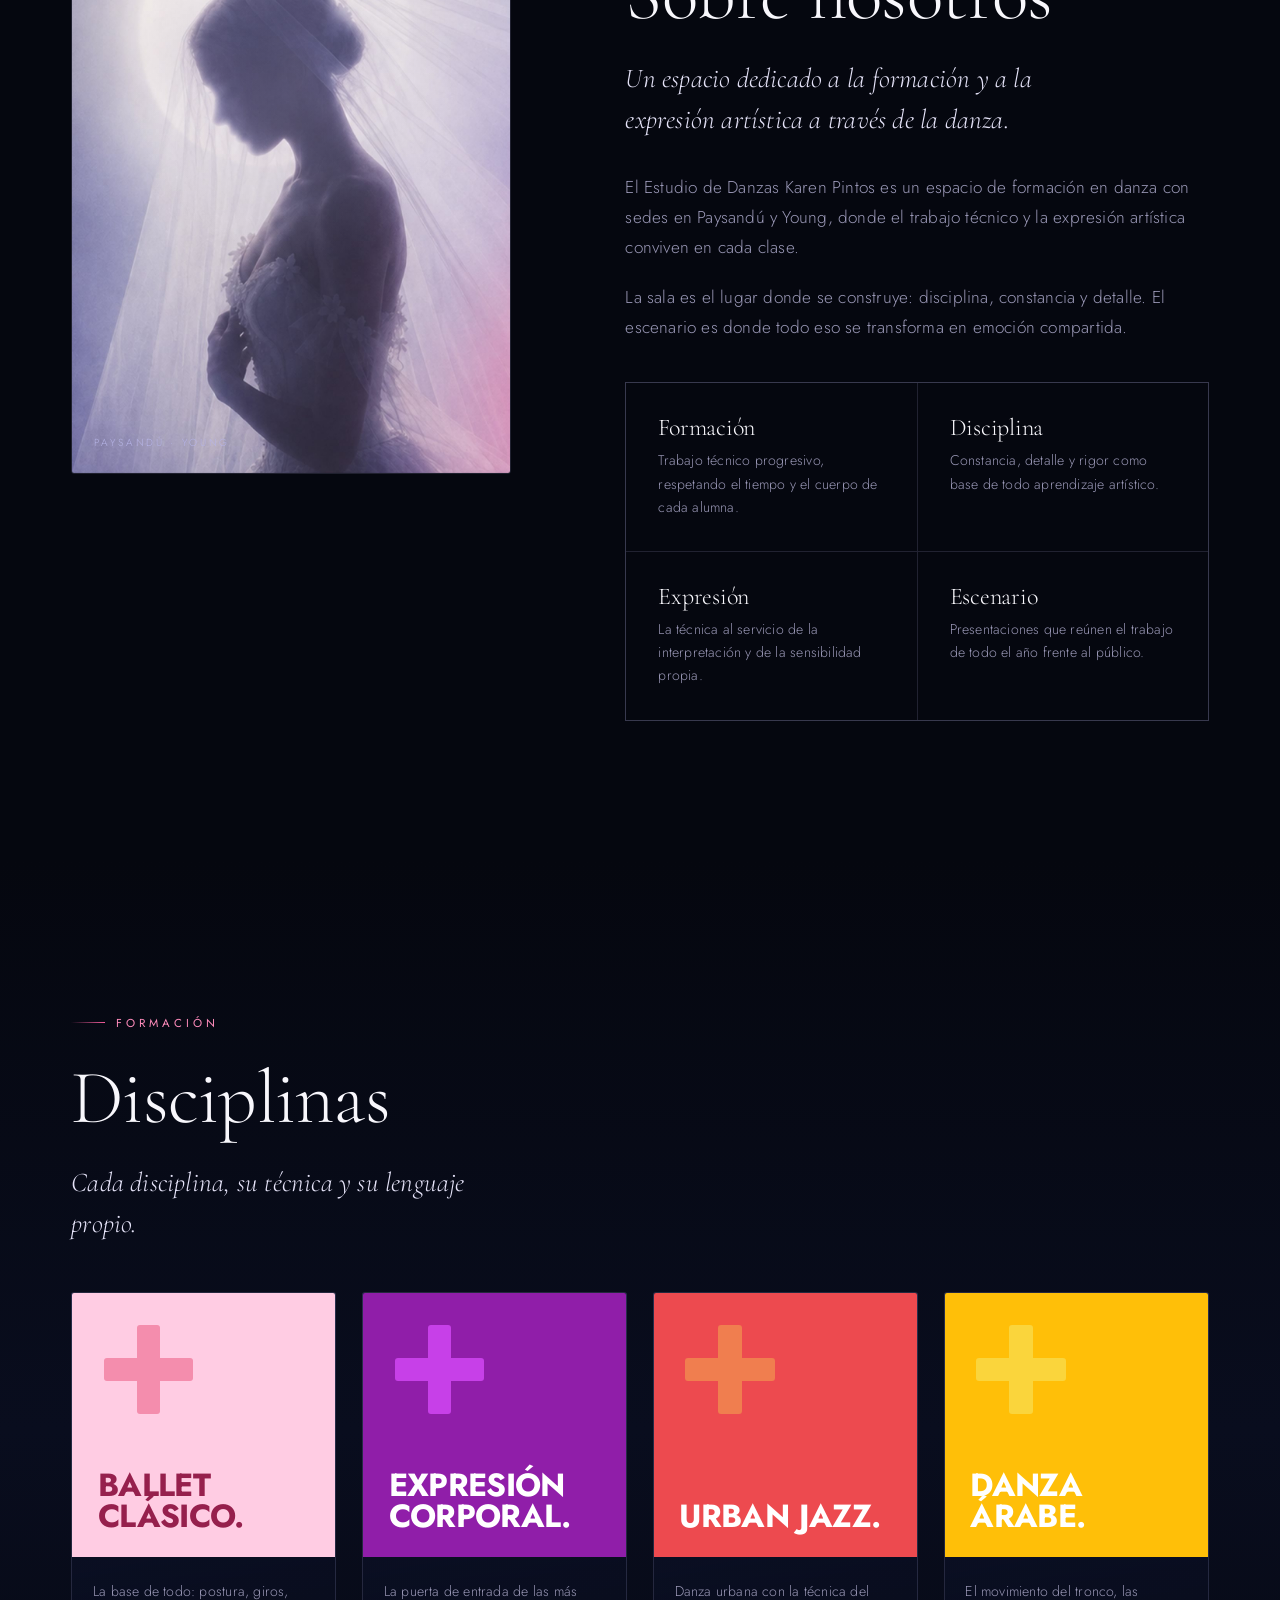
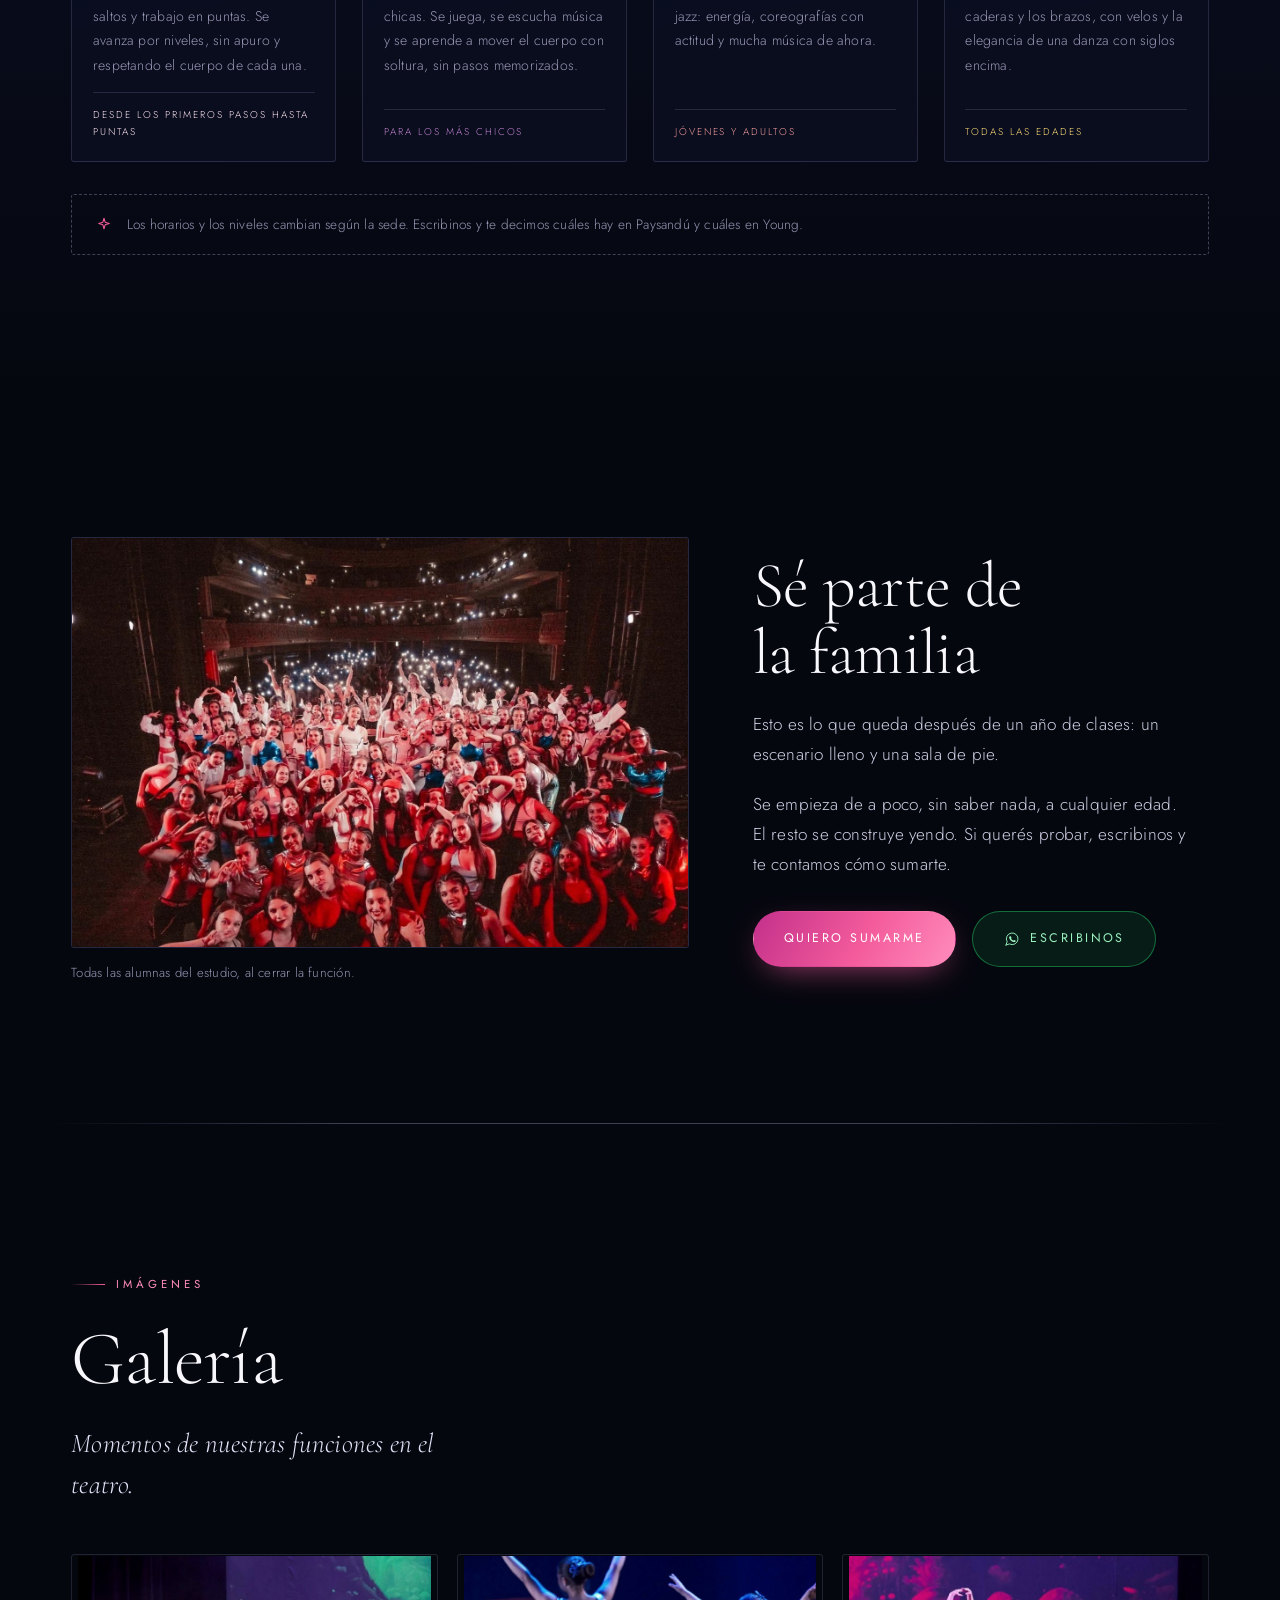
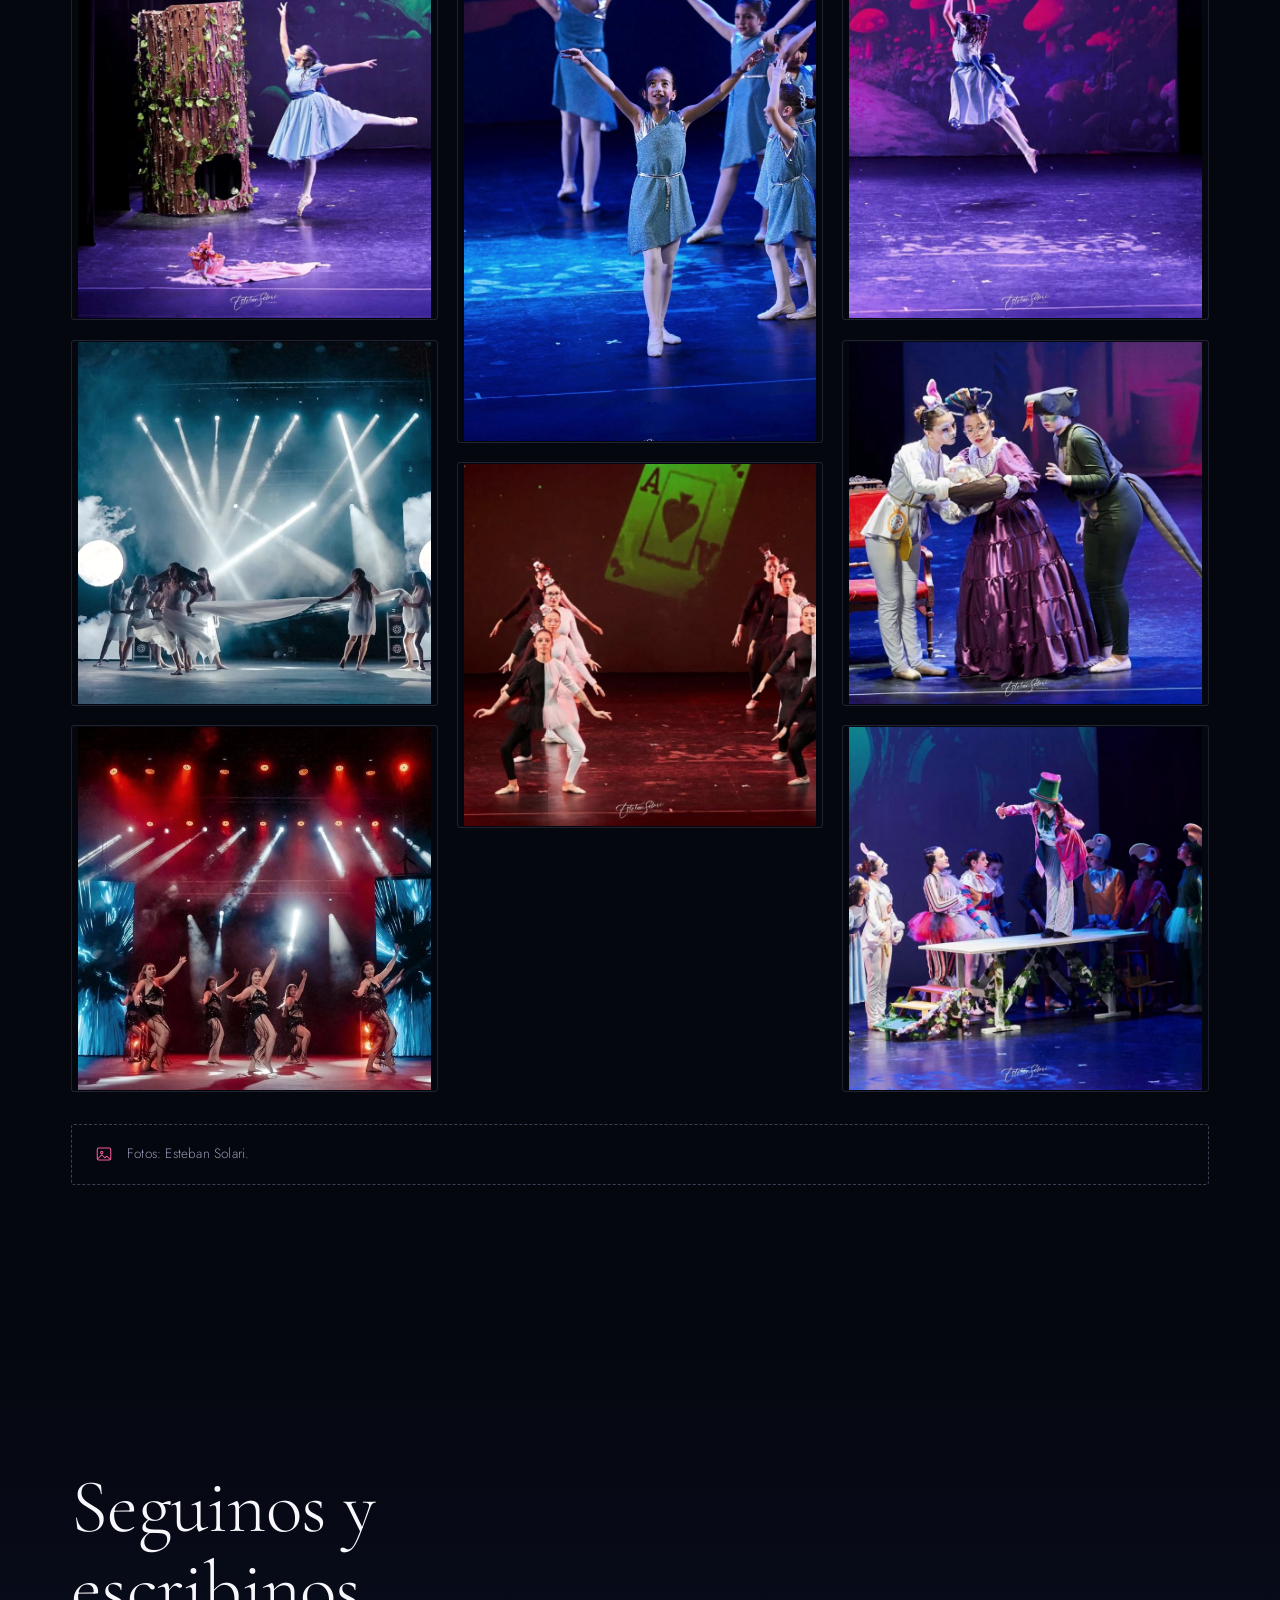
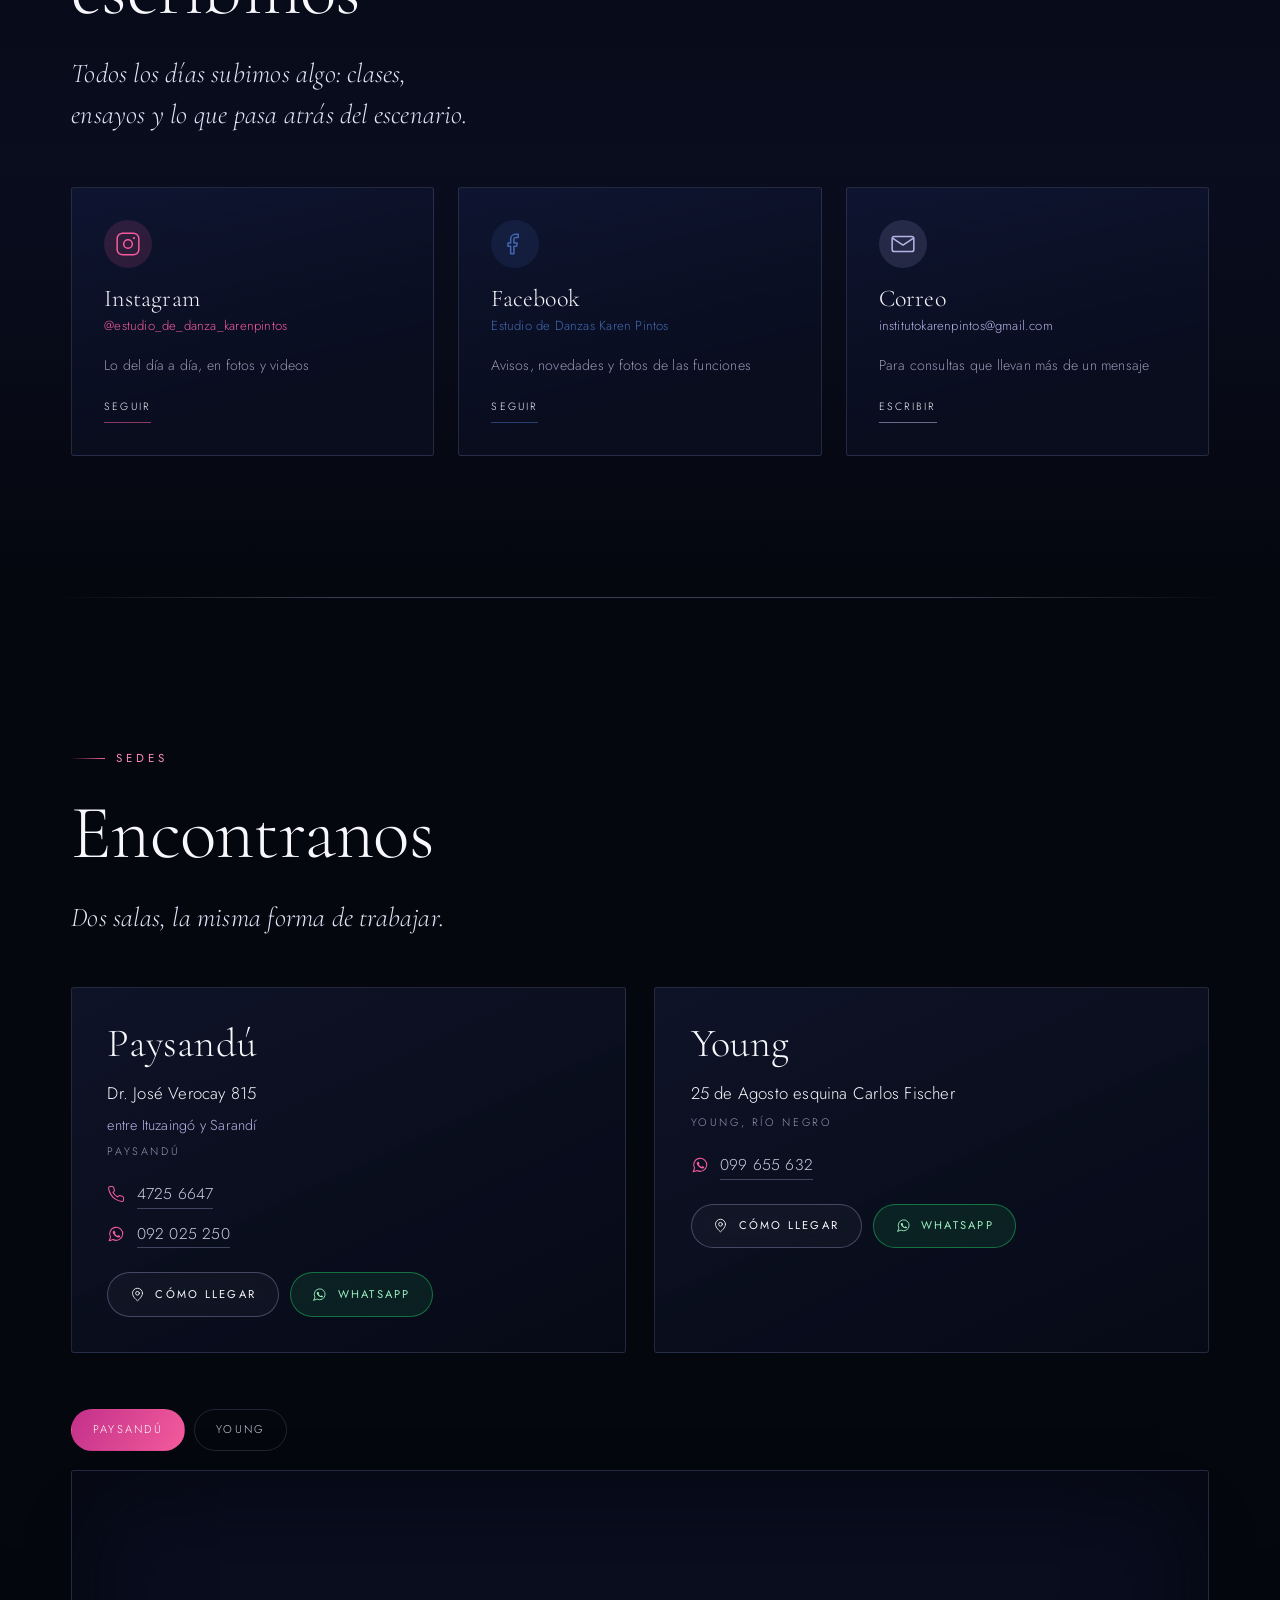
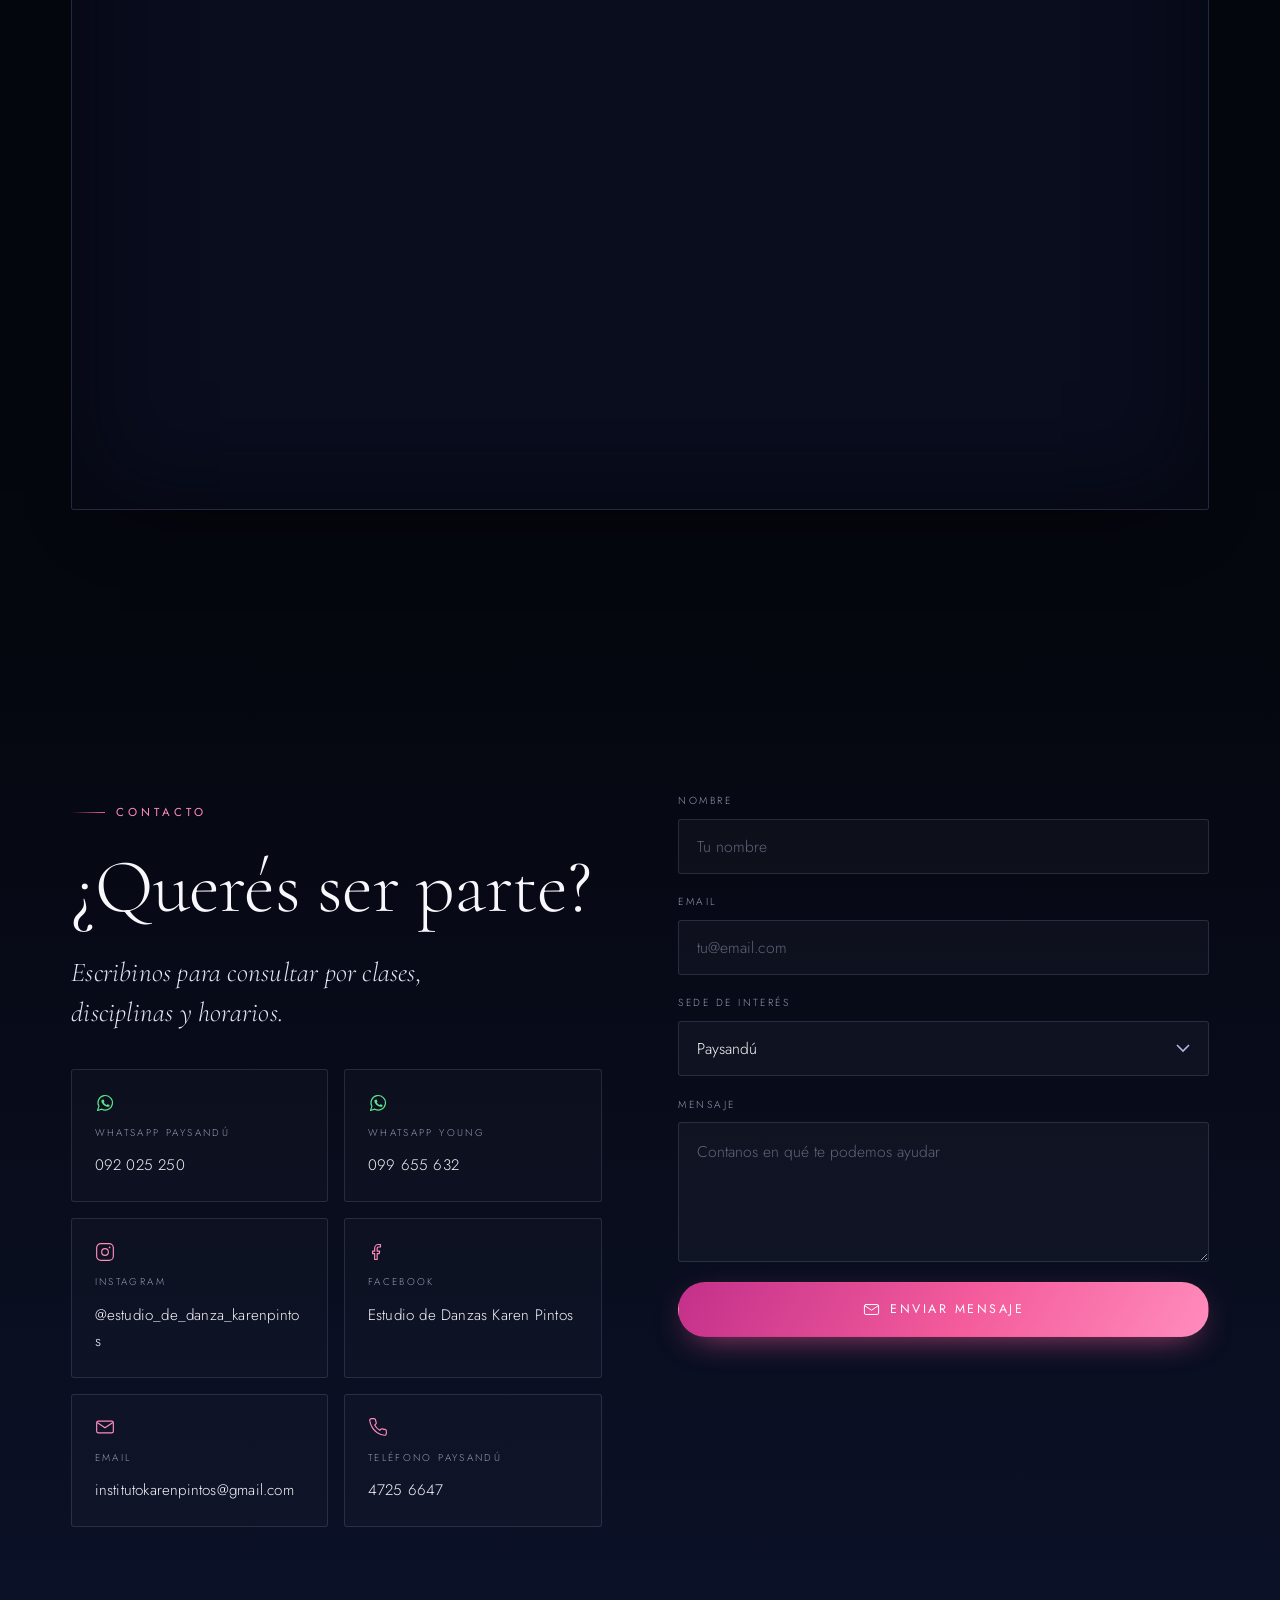
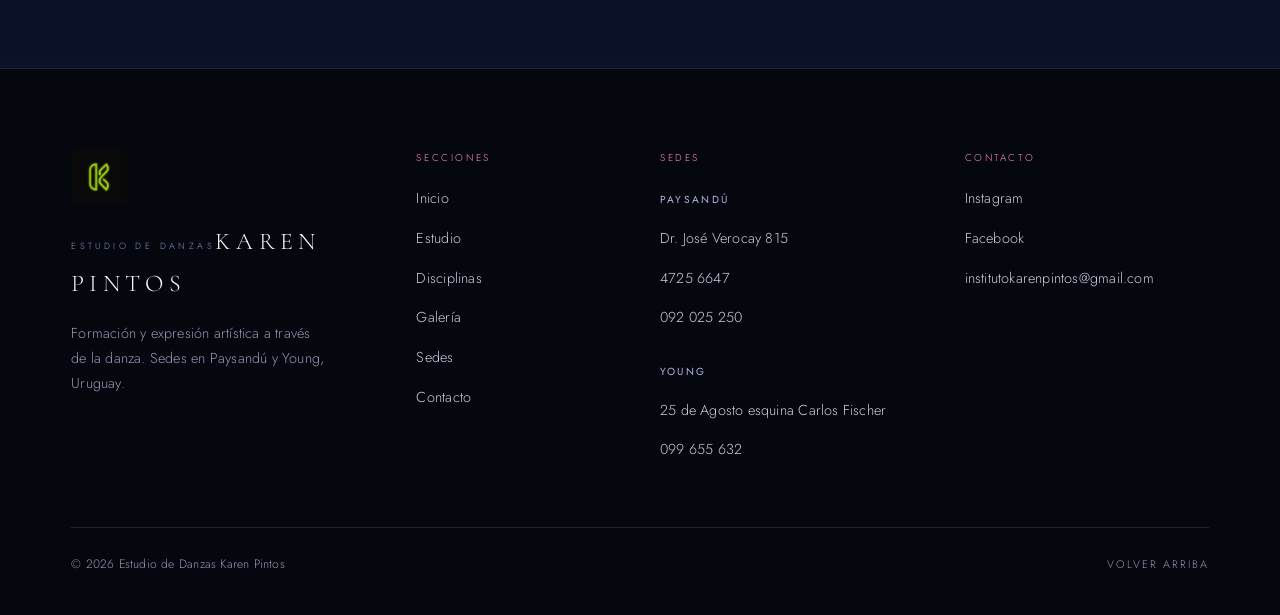
==== commit 46b006fc: "Panel de administracion y sistema de eventos PANEL (panel.html): pagina aparte, no enlazada desde el" ====
--- a/index.html
+++ b/index.html
@@ -40,19 +40,19 @@
   <link href="https://fonts.googleapis.com/css2?family=Cormorant+Garamond:ital,wght@0,300;0,400;0,500;1,300;1,400&family=Jost:wght@200;300;400;500&family=Pinyon+Script&display=swap" rel="stylesheet">
 
   <!-- Estilos, separados por apartado. El primero tiene todos los colores. -->
-  <link rel="stylesheet" href="assets/css/partes/01-variables.css?v=20261008f">
-  <link rel="stylesheet" href="assets/css/partes/02-base.css?v=20261008f">
-  <link rel="stylesheet" href="assets/css/partes/03-botones.css?v=20261008f">
-  <link rel="stylesheet" href="assets/css/partes/04-menu.css?v=20261008f">
-  <link rel="stylesheet" href="assets/css/partes/05-portada.css?v=20261008f">
-  <link rel="stylesheet" href="assets/css/partes/06-estudio.css?v=20261008f">
-  <link rel="stylesheet" href="assets/css/partes/07-escenario.css?v=20261008f">
-  <link rel="stylesheet" href="assets/css/partes/08-familia.css?v=20261008f">
-  <link rel="stylesheet" href="assets/css/partes/09-galeria.css?v=20261008f">
-  <link rel="stylesheet" href="assets/css/partes/09b-redes.css?v=20261008f">
-  <link rel="stylesheet" href="assets/css/partes/10-sedes-contacto.css?v=20261008f">
-  <link rel="stylesheet" href="assets/css/partes/11-pie.css?v=20261008f">
-  <link rel="stylesheet" href="assets/css/partes/12-animacion-responsive.css?v=20261008f">
+  <link rel="stylesheet" href="assets/css/partes/01-variables.css?v=20261022a">
+  <link rel="stylesheet" href="assets/css/partes/02-base.css?v=20261022a">
+  <link rel="stylesheet" href="assets/css/partes/03-botones.css?v=20261022a">
+  <link rel="stylesheet" href="assets/css/partes/04-menu.css?v=20261022a">
+  <link rel="stylesheet" href="assets/css/partes/05-portada.css?v=20261022a">
+  <link rel="stylesheet" href="assets/css/partes/06-estudio.css?v=20261022a">
+  <link rel="stylesheet" href="assets/css/partes/07-eventos.css?v=20261022a">
+  <link rel="stylesheet" href="assets/css/partes/08-familia.css?v=20261022a">
+  <link rel="stylesheet" href="assets/css/partes/09-galeria.css?v=20261022a">
+  <link rel="stylesheet" href="assets/css/partes/09b-redes.css?v=20261022a">
+  <link rel="stylesheet" href="assets/css/partes/10-sedes-contacto.css?v=20261022a">
+  <link rel="stylesheet" href="assets/css/partes/11-pie.css?v=20261022a">
+  <link rel="stylesheet" href="assets/css/partes/12-animacion-responsive.css?v=20261022a">
 
   <!-- Datos estructurados (sólo información provista por el estudio) -->
   <script type="application/ld+json">
@@ -138,21 +138,21 @@
        El "?v=" del final fuerza a los navegadores a bajar la versión nueva.
        Si hacés un cambio y no lo ves online, cambiá ese número acá
        (también está en la hoja de estilos, arriba) y volvé a hacer push. -->
-  <script src="assets/js/siteData.js?v=20261008f"></script>
-  <script src="assets/js/icons.js?v=20261008f"></script>
-  <script src="assets/js/utils.js?v=20261008f"></script>
-  <script src="assets/js/components/navbar.js?v=20261008f"></script>
-  <script src="assets/js/components/hero.js?v=20261008f"></script>
-  <script src="assets/js/components/escenario.js?v=20261008f"></script>
-  <script src="assets/js/components/about.js?v=20261008f"></script>
-  <script src="assets/js/components/classes.js?v=20261008f"></script>
-  <script src="assets/js/components/gallery.js?v=20261008f"></script>
-  <script src="assets/js/components/redes.js?v=20261008f"></script>
-  <script src="assets/js/components/location.js?v=20261008f"></script>
-  <script src="assets/js/components/contact.js?v=20261008f"></script>
-  <script src="assets/js/components/familia.js?v=20261008f"></script>
-  <script src="assets/js/components/footer.js?v=20261008f"></script>
-  <script src="assets/js/components/whatsapp.js?v=20261008f"></script>
-  <script src="assets/js/main.js?v=20261008f"></script>
+  <script src="assets/js/siteData.js?v=20261022a"></script>
+  <script src="assets/js/icons.js?v=20261022a"></script>
+  <script src="assets/js/utils.js?v=20261022a"></script>
+  <script src="assets/js/components/navbar.js?v=20261022a"></script>
+  <script src="assets/js/components/hero.js?v=20261022a"></script>
+  <script src="assets/js/components/eventos.js?v=20261022a"></script>
+  <script src="assets/js/components/about.js?v=20261022a"></script>
+  <script src="assets/js/components/classes.js?v=20261022a"></script>
+  <script src="assets/js/components/gallery.js?v=20261022a"></script>
+  <script src="assets/js/components/redes.js?v=20261022a"></script>
+  <script src="assets/js/components/location.js?v=20261022a"></script>
+  <script src="assets/js/components/contact.js?v=20261022a"></script>
+  <script src="assets/js/components/familia.js?v=20261022a"></script>
+  <script src="assets/js/components/footer.js?v=20261022a"></script>
+  <script src="assets/js/components/whatsapp.js?v=20261022a"></script>
+  <script src="assets/js/main.js?v=20261022a"></script>
 </body>
 </html>
--- a/assets/css/partes/07-eventos.css
+++ b/assets/css/partes/07-eventos.css
@@ -0,0 +1,194 @@
+/* =============================================================
+   7. EVENTOS — el anuncio de lo que viene
+   ============================================================= */
+.escenario__intro { max-width: 52ch; margin-bottom: clamp(2.5rem, 5vw, 3.5rem); }
+
+/* --- El evento que viene --- */
+.obra {
+  display: grid; grid-template-columns: 1.3fr .9fr;
+  gap: clamp(2rem, 5vw, 4rem);
+  align-items: start;
+}
+.obra__titulo {
+  font-family: var(--script);
+  font-size: clamp(3.4rem, 8.5vw, 6rem);
+  line-height: .92; margin: 0 0 .6rem;
+  background: linear-gradient(105deg, rgb(var(--blanco-puro)) 10%,
+              var(--texto-destacado) 38%, var(--acento-claro) 72%);
+  -webkit-background-clip: text; background-clip: text; color: transparent;
+  padding-bottom: .1em;
+}
+.obra__sub {
+  font-family: var(--serif); font-style: italic;
+  font-size: clamp(1.15rem, 2.3vw, 1.6rem);
+  color: var(--texto-destacado); margin: 0 0 1.6rem;
+}
+.obra__cuerpo { color: var(--texto-suave); max-width: 54ch; }
+
+/* --- Dónde, cuándo y entradas --- */
+.obra__datos {
+  padding: clamp(1.6rem, 3.5vw, 2.3rem);
+  border: 1px solid var(--linea-fuerte); border-radius: 3px;
+  background: var(--fondo-panel);
+}
+.obra__fecha {
+  font-family: var(--serif);
+  font-size: clamp(1.3rem, 2.6vw, 1.7rem);
+  color: var(--texto-fuerte); line-height: 1.25; margin: 0 0 1.3rem;
+}
+.funciones { display: grid; gap: .75rem; margin-bottom: 1.3rem; }
+.funcion {
+  display: flex; align-items: baseline; gap: .9rem;
+  padding-bottom: .75rem; border-bottom: 1px solid var(--linea);
+}
+.funcion b {
+  font-family: var(--serif); font-weight: 400;
+  font-size: 1.45rem; color: var(--acento-claro);
+  font-variant-numeric: tabular-nums;
+}
+.funcion span { font-size: .86rem; color: var(--texto-suave); }
+
+.obra__lugar {
+  display: flex; gap: .7rem; align-items: flex-start;
+  color: var(--texto); font-size: .95rem; line-height: 1.5;
+  margin: 0 0 1.2rem;
+}
+.obra__lugar .ico { color: var(--acento); margin-top: .2rem; }
+.obra__lugar strong { color: var(--texto-fuerte); font-weight: 400; }
+
+.obra__precio {
+  font-family: var(--serif); font-size: 1.2rem;
+  color: var(--texto-fuerte); margin: 0 0 1.1rem;
+}
+.obra__datos .btn { width: 100%; justify-content: center; }
+.obra__extra { margin-top: .8rem; }
+.obra__extra .btn { width: 100%; justify-content: center; }
+.obra__nota {
+  font-size: .83rem; color: var(--texto-suave);
+  line-height: 1.6; margin: 1rem 0 0;
+}
+
+.escenario__vacio {
+  font-family: var(--serif); font-style: italic;
+  font-size: clamp(1.15rem, 2.3vw, 1.5rem);
+  color: var(--texto-destacado); max-width: 46ch; margin: 0;
+}
+
+/* --- Cuenta regresiva --- */
+.reloj {
+  margin-top: clamp(2.5rem, 5vw, 3.5rem);
+  padding: clamp(1.8rem, 4vw, 2.6rem);
+  border: 1px solid var(--linea-fuerte); border-radius: 4px;
+  background:
+    radial-gradient(120% 160% at 15% 0%, rgb(var(--fucsia) / .2), transparent 60%),
+    var(--fondo-panel);
+}
+.reloj__titulo {
+  font-size: .68rem; letter-spacing: .28em; text-transform: uppercase;
+  color: var(--texto-destacado); margin: 0 0 1.5rem;
+}
+.reloj__cajas { display: flex; align-items: flex-start; gap: clamp(.5rem, 2vw, 1.4rem); }
+.reloj__caja {
+  display: flex; flex-direction: column; align-items: center; gap: .5rem;
+  min-width: 0; flex: 1 1 0;
+}
+.reloj__num {
+  font-family: var(--serif); font-weight: 300;
+  font-size: clamp(2.6rem, 8vw, 5rem);
+  line-height: 1; color: var(--texto-fuerte);
+  font-variant-numeric: tabular-nums; font-feature-settings: 'tnum';
+}
+.reloj__num.late { animation: pulsoNum .45s var(--ease); }
+@keyframes pulsoNum {
+  0%   { opacity: .45; transform: translateY(-5px); }
+  100% { opacity: 1;   transform: translateY(0); }
+}
+.reloj__t {
+  font-size: .6rem; letter-spacing: .2em; text-transform: uppercase;
+  color: var(--texto-suave); text-align: center;
+}
+
+/* --- Fotos del evento --- */
+.evento__fotos {
+  display: grid; grid-template-columns: repeat(auto-fill, minmax(190px, 1fr));
+  gap: .8rem; margin-top: clamp(2rem, 4vw, 3rem);
+}
+.evento__foto {
+  padding: 0; border: 1px solid var(--linea); border-radius: 3px;
+  background: var(--fondo-suave); overflow: hidden; cursor: pointer;
+  aspect-ratio: 4 / 3;
+  transition: border-color .4s var(--ease), transform .4s var(--ease);
+}
+.evento__foto img { width: 100%; height: 100%; object-fit: cover; }
+.evento__foto:hover { border-color: var(--acento-borde); transform: translateY(-3px); }
+
+/* --- Videos: la miniatura carga sola, el video recién al tocarlo --- */
+.evento__videos {
+  display: grid; grid-template-columns: repeat(auto-fit, minmax(300px, 1fr));
+  gap: 1rem; margin-top: clamp(2rem, 4vw, 3rem);
+}
+.video {
+  position: relative; aspect-ratio: 16 / 9;
+  border: 1px solid var(--linea); border-radius: 3px;
+  overflow: hidden; background: var(--fondo-suave);
+}
+.video img { width: 100%; height: 100%; object-fit: cover; opacity: .75; transition: opacity .4s var(--ease); }
+.video:hover img { opacity: .95; }
+.video iframe { position: absolute; inset: 0; width: 100%; height: 100%; border: 0; }
+.video__play {
+  position: absolute; inset: 0; margin: auto;
+  width: 66px; height: 66px; border-radius: 50%;
+  border: 0; cursor: pointer;
+  background: var(--degradado-acento);
+  box-shadow: var(--sombra-acento);
+  display: flex; align-items: center; justify-content: center;
+  transition: transform .4s var(--ease);
+}
+.video__play span {
+  width: 0; height: 0; margin-left: 4px;
+  border-left: 18px solid rgb(var(--blanco-puro));
+  border-top: 11px solid transparent;
+  border-bottom: 11px solid transparent;
+}
+.video:hover .video__play { transform: scale(1.08); }
+.video__titulo {
+  position: absolute; left: 0; right: 0; bottom: 0;
+  padding: 1.4rem 1rem .9rem;
+  font-size: .85rem; color: rgb(var(--blanco-puro));
+  background: linear-gradient(180deg, transparent, rgb(var(--azul-noche) / .9));
+}
+
+/* --- Eventos anteriores --- */
+.hechas {
+  margin-top: clamp(3rem, 6vw, 4.5rem);
+  padding-top: clamp(2rem, 4vw, 3rem);
+  border-top: 1px solid var(--linea);
+}
+.hechas__titulo {
+  font-family: var(--sans); font-weight: 300;
+  font-size: .92rem; color: var(--texto-suave); margin: 0 0 1.4rem;
+}
+.hechas__lista { list-style: none; margin: 0; padding: 0; }
+.hecha {
+  display: grid; grid-template-columns: 5rem 1fr auto;
+  gap: 1.2rem; align-items: baseline;
+  padding: 1rem 0; border-bottom: 1px solid var(--linea);
+}
+.hecha__anio {
+  font-family: var(--serif); font-size: 1.3rem;
+  color: rgb(var(--lavanda-suave)); font-variant-numeric: tabular-nums;
+}
+.hecha__obra { font-family: var(--serif); font-size: 1.35rem; color: var(--texto-fuerte); }
+.hecha__lugar { font-size: .84rem; color: var(--texto-suave); }
+
+@media (max-width: 860px) {
+  .obra { grid-template-columns: 1fr; }
+  .hecha { grid-template-columns: 3.6rem 1fr; }
+  .hecha__lugar { grid-column: 2; }
+}
+@media (max-width: 560px) {
+  .reloj__cajas { gap: .4rem; }
+}
+@media (prefers-reduced-motion: reduce) {
+  .reloj__num.late { animation: none; }
+}
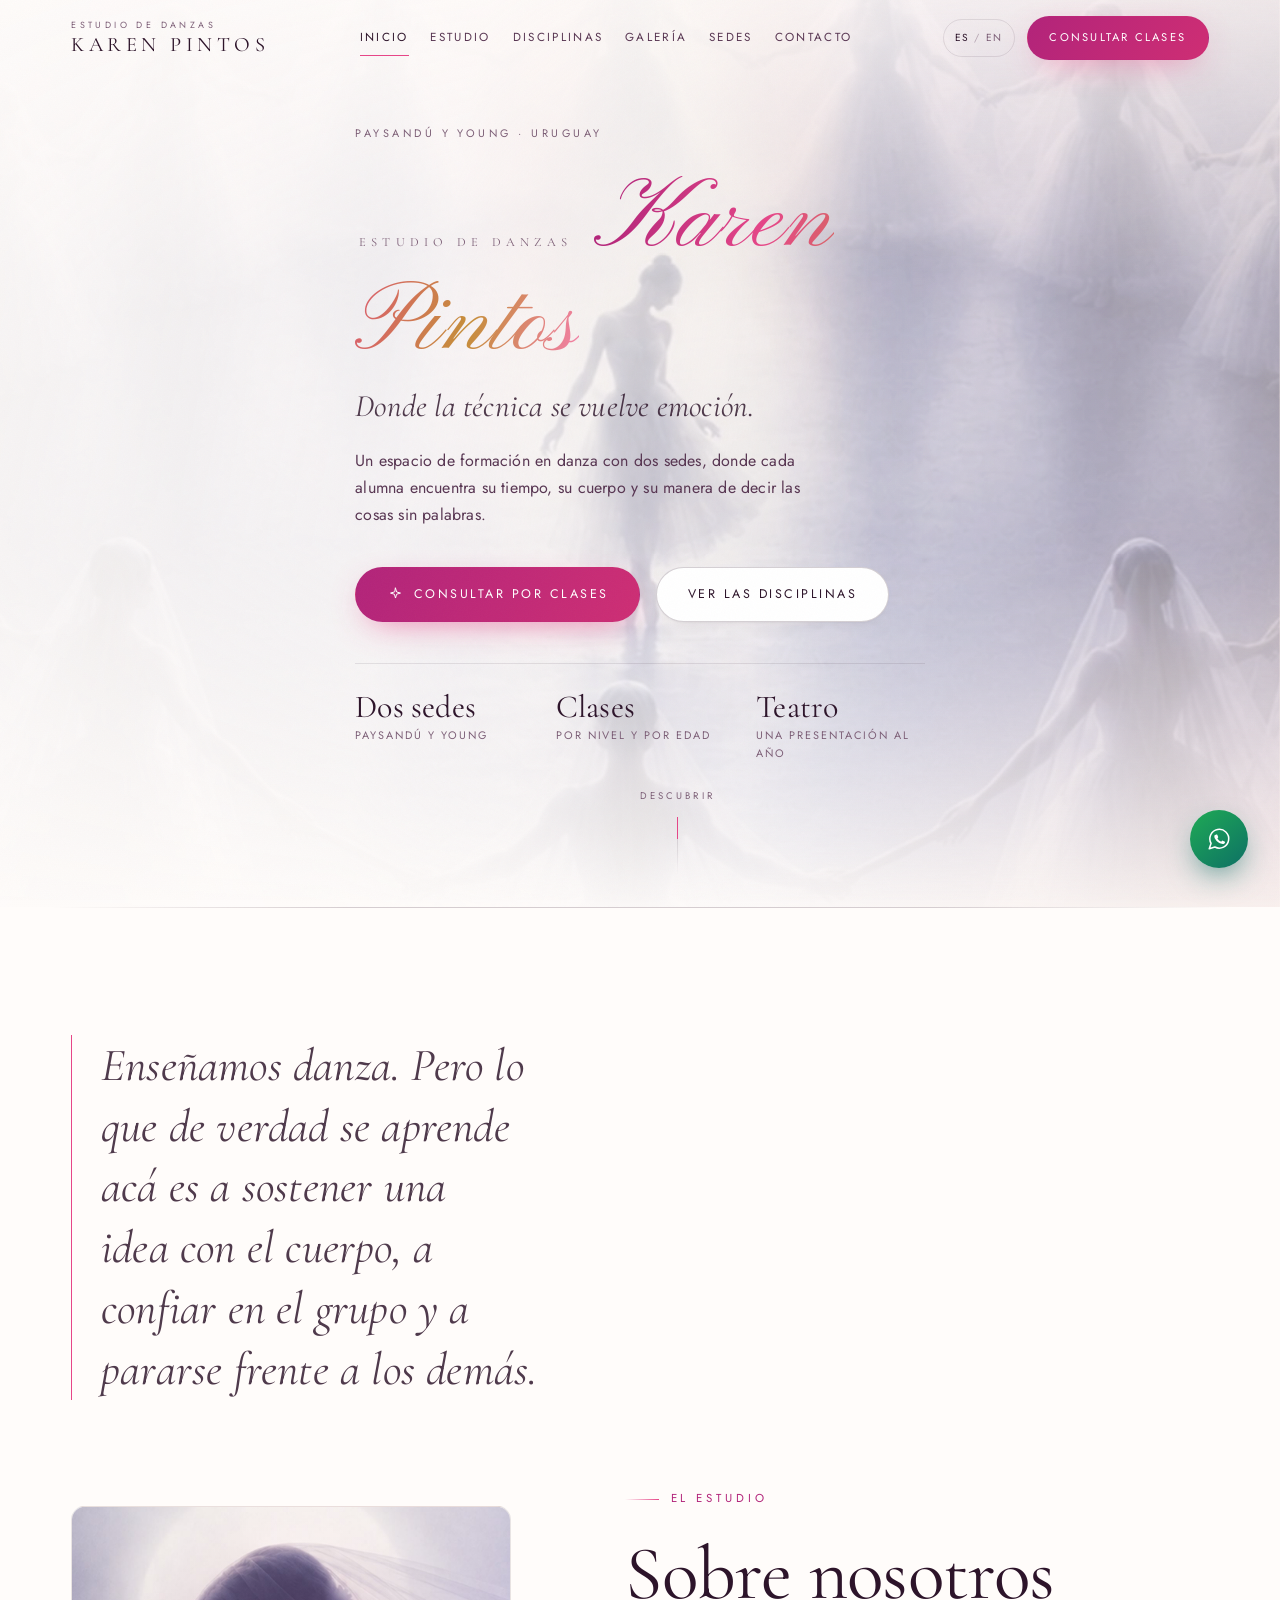
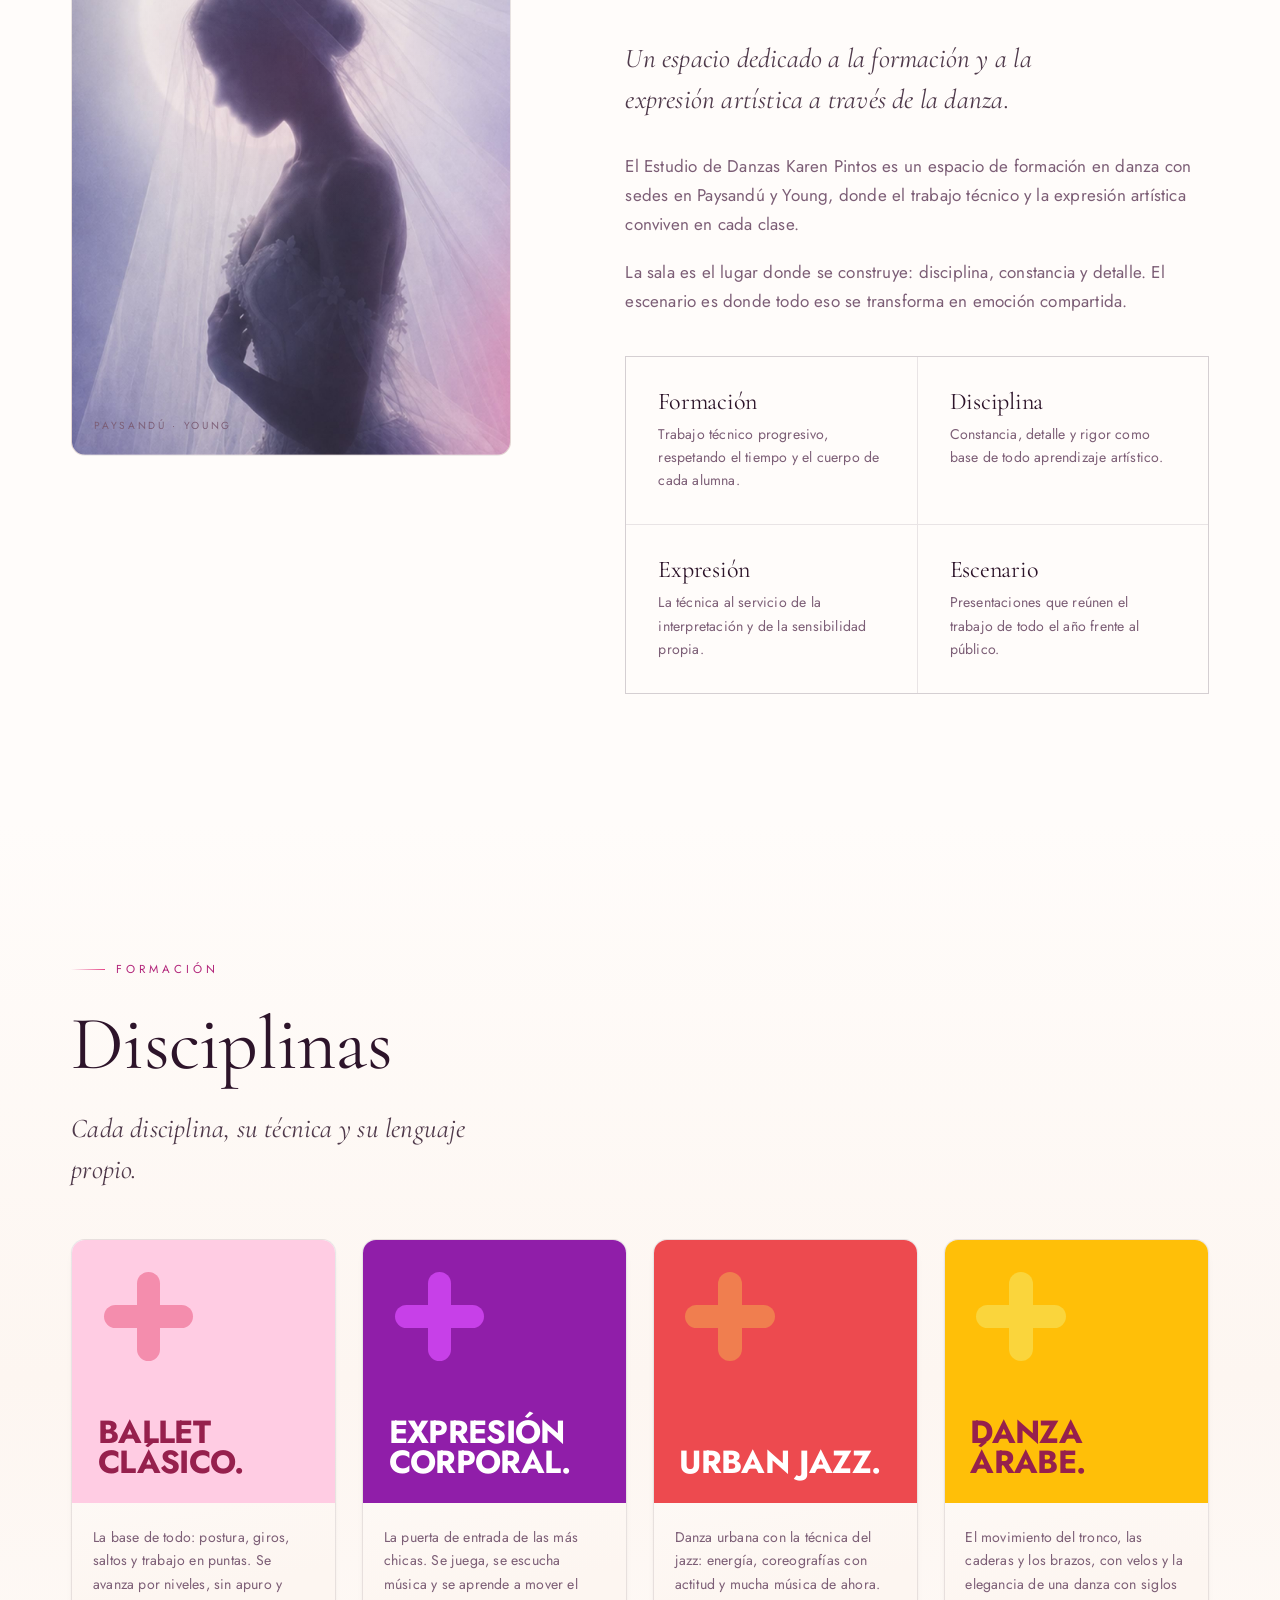
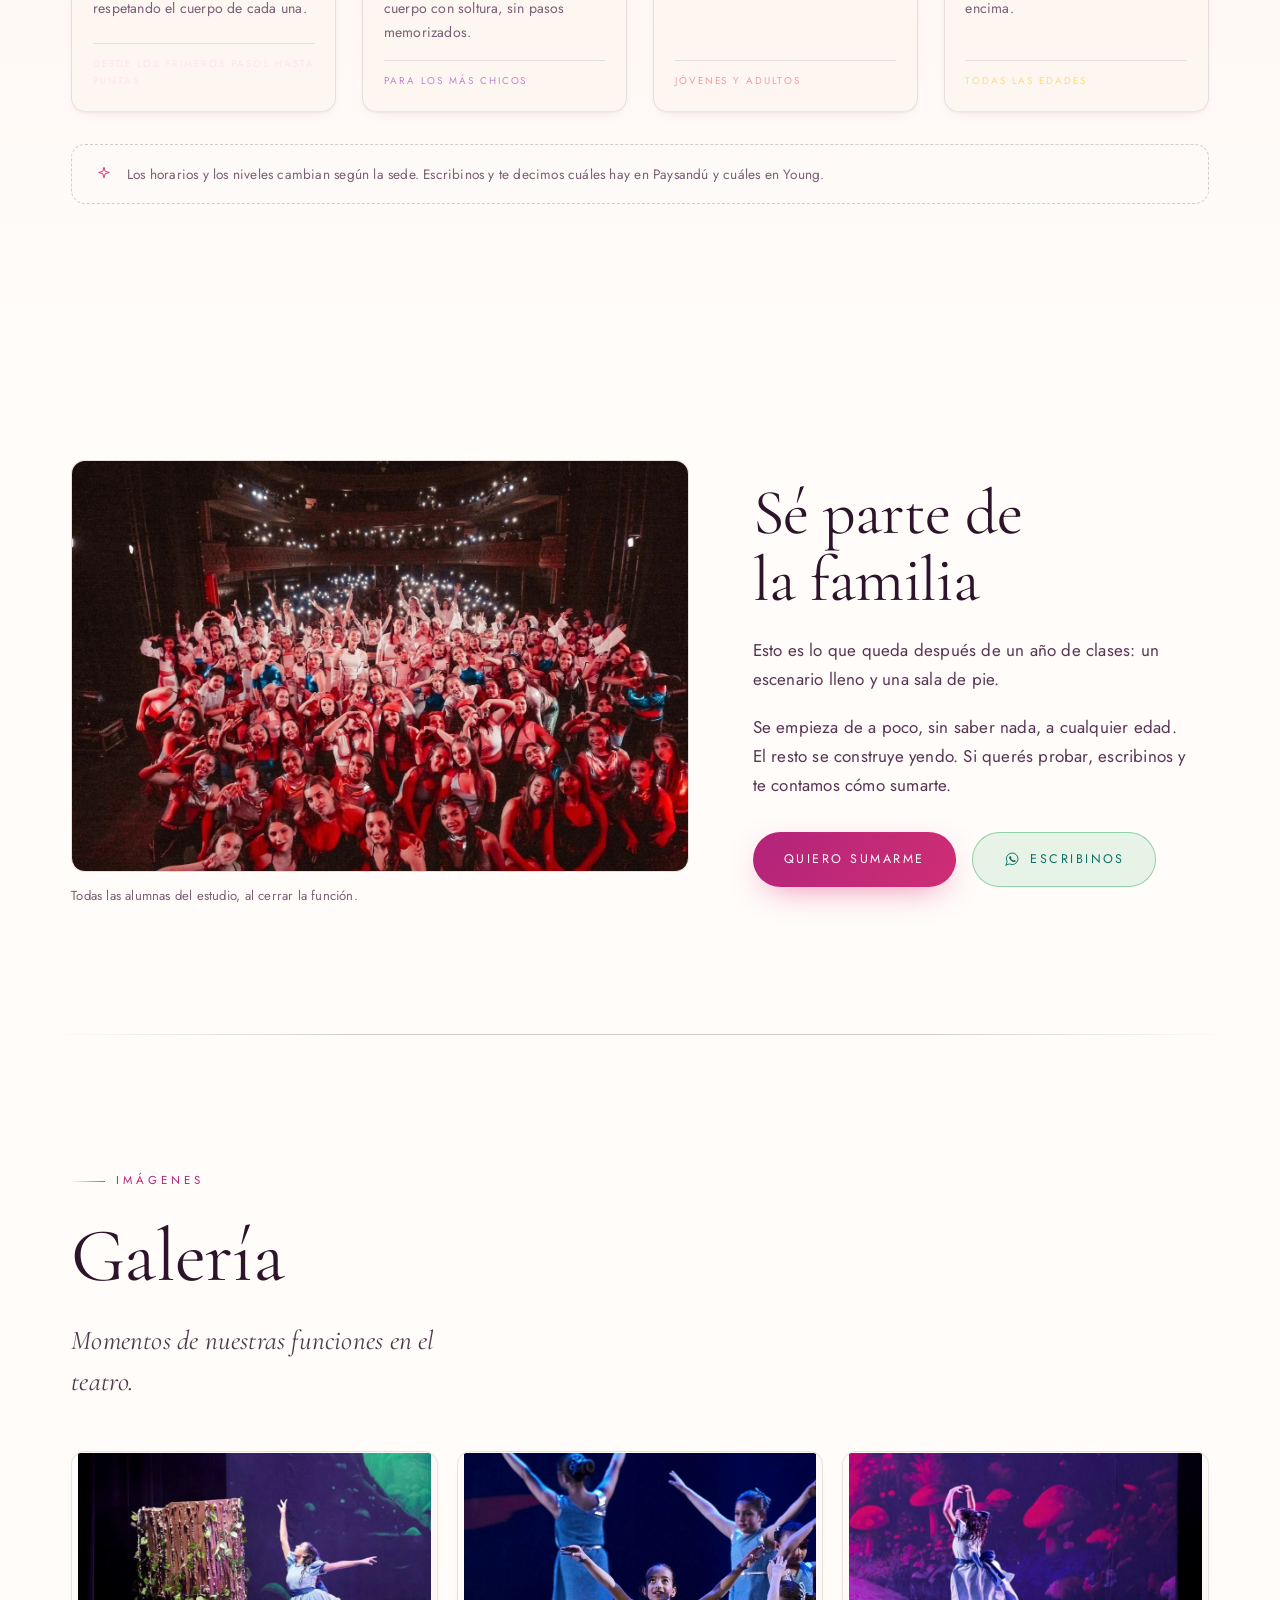
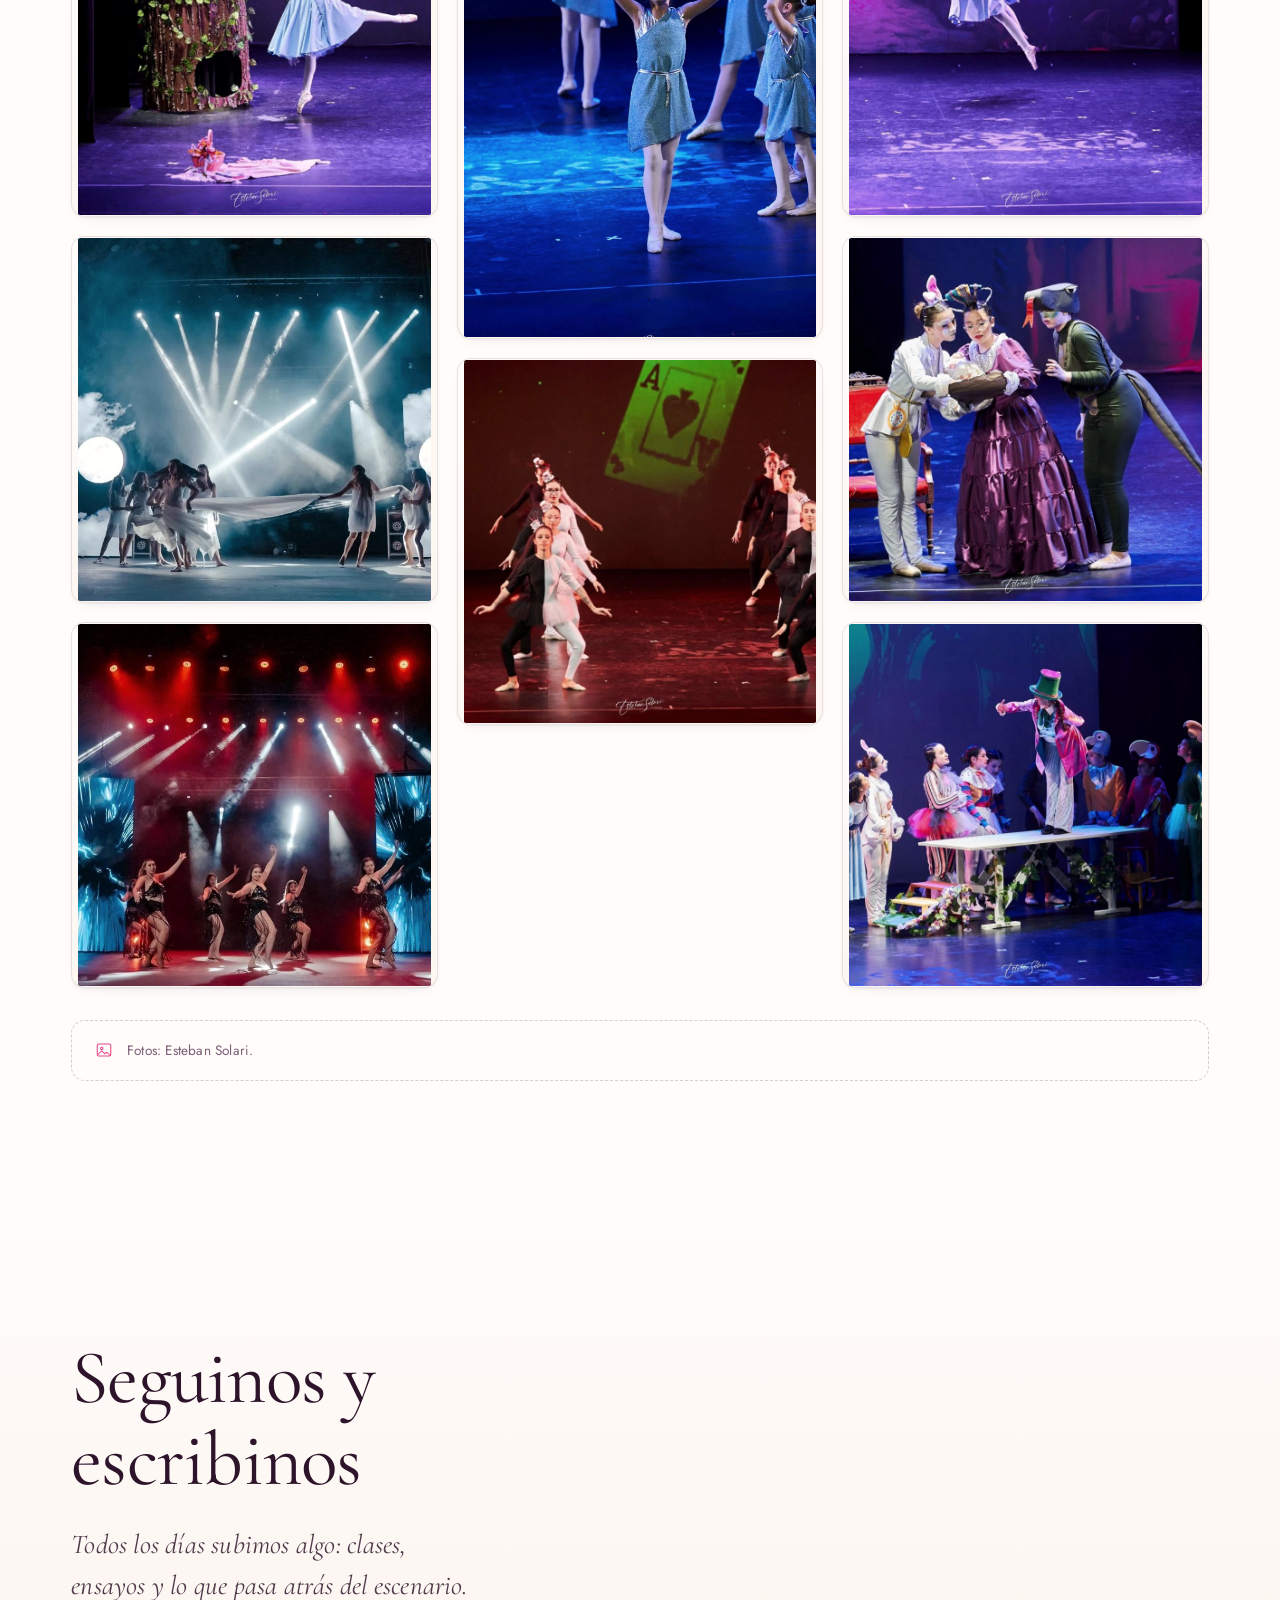
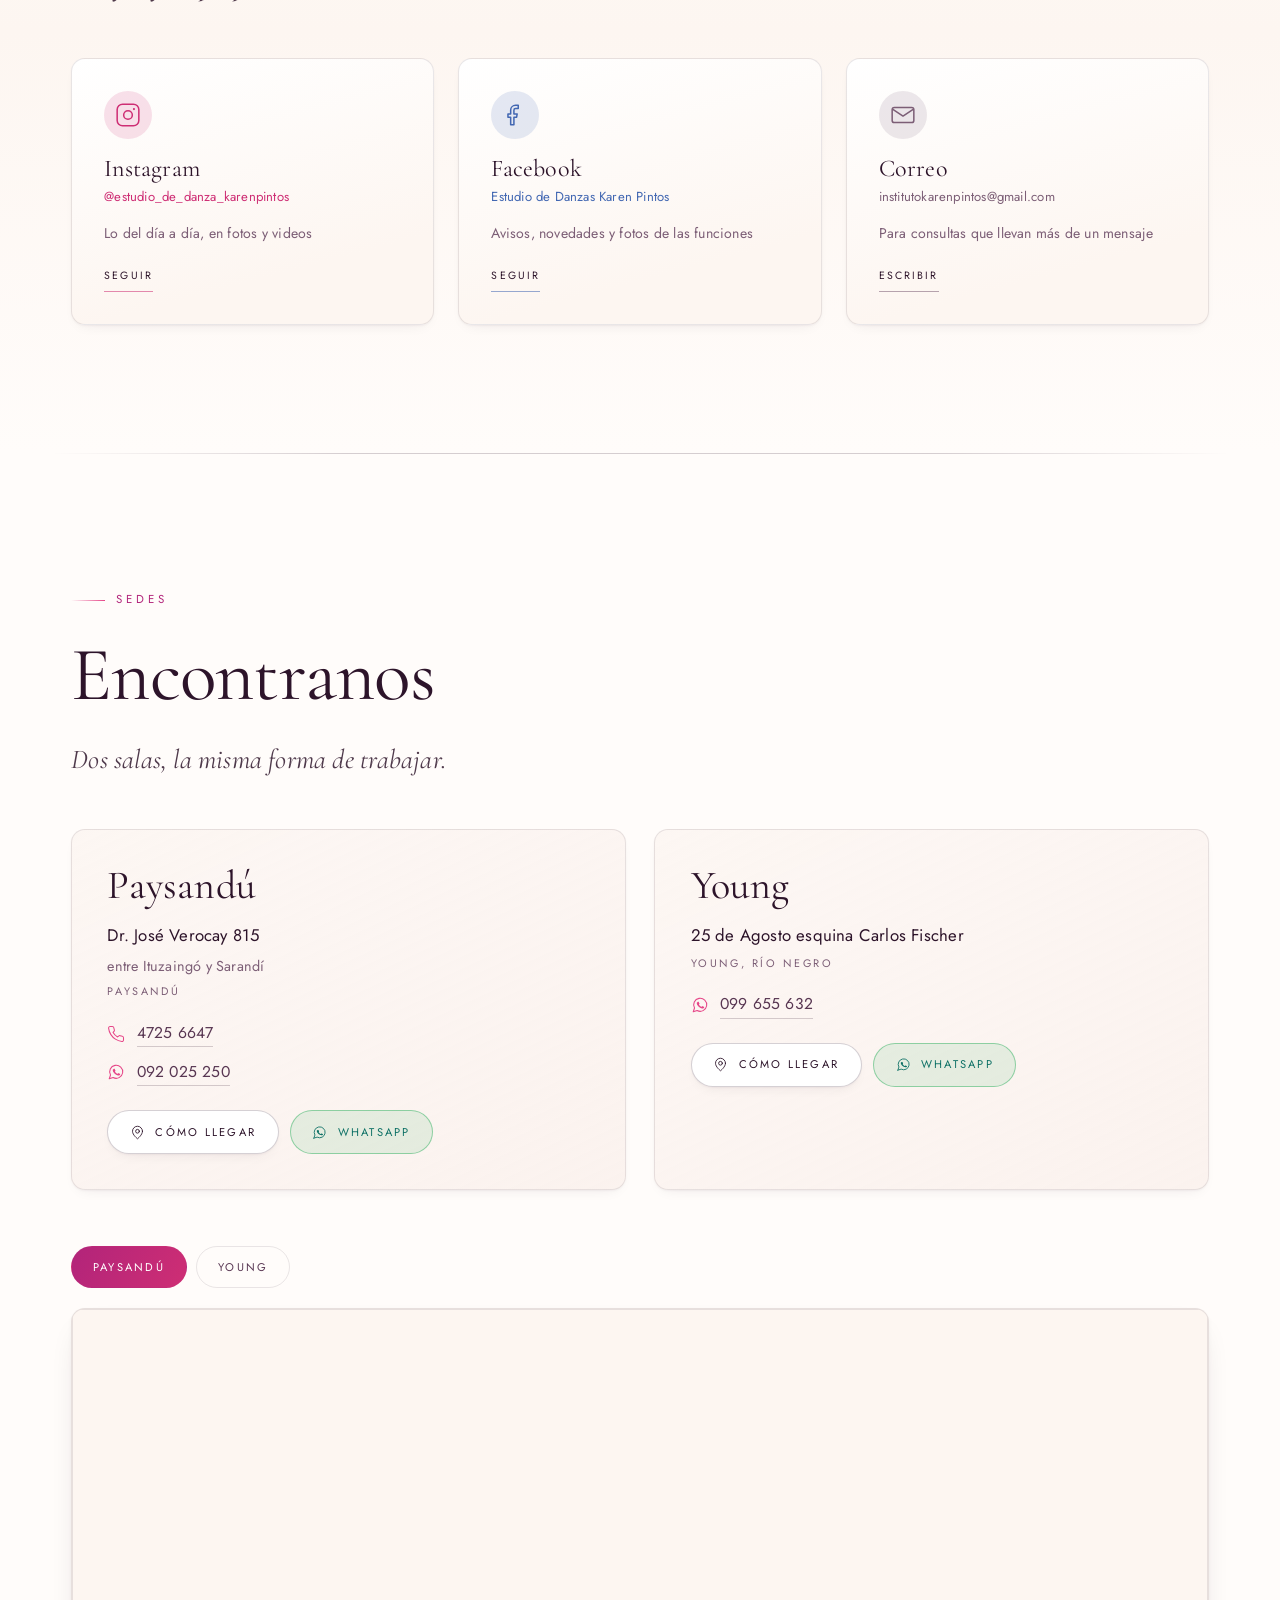
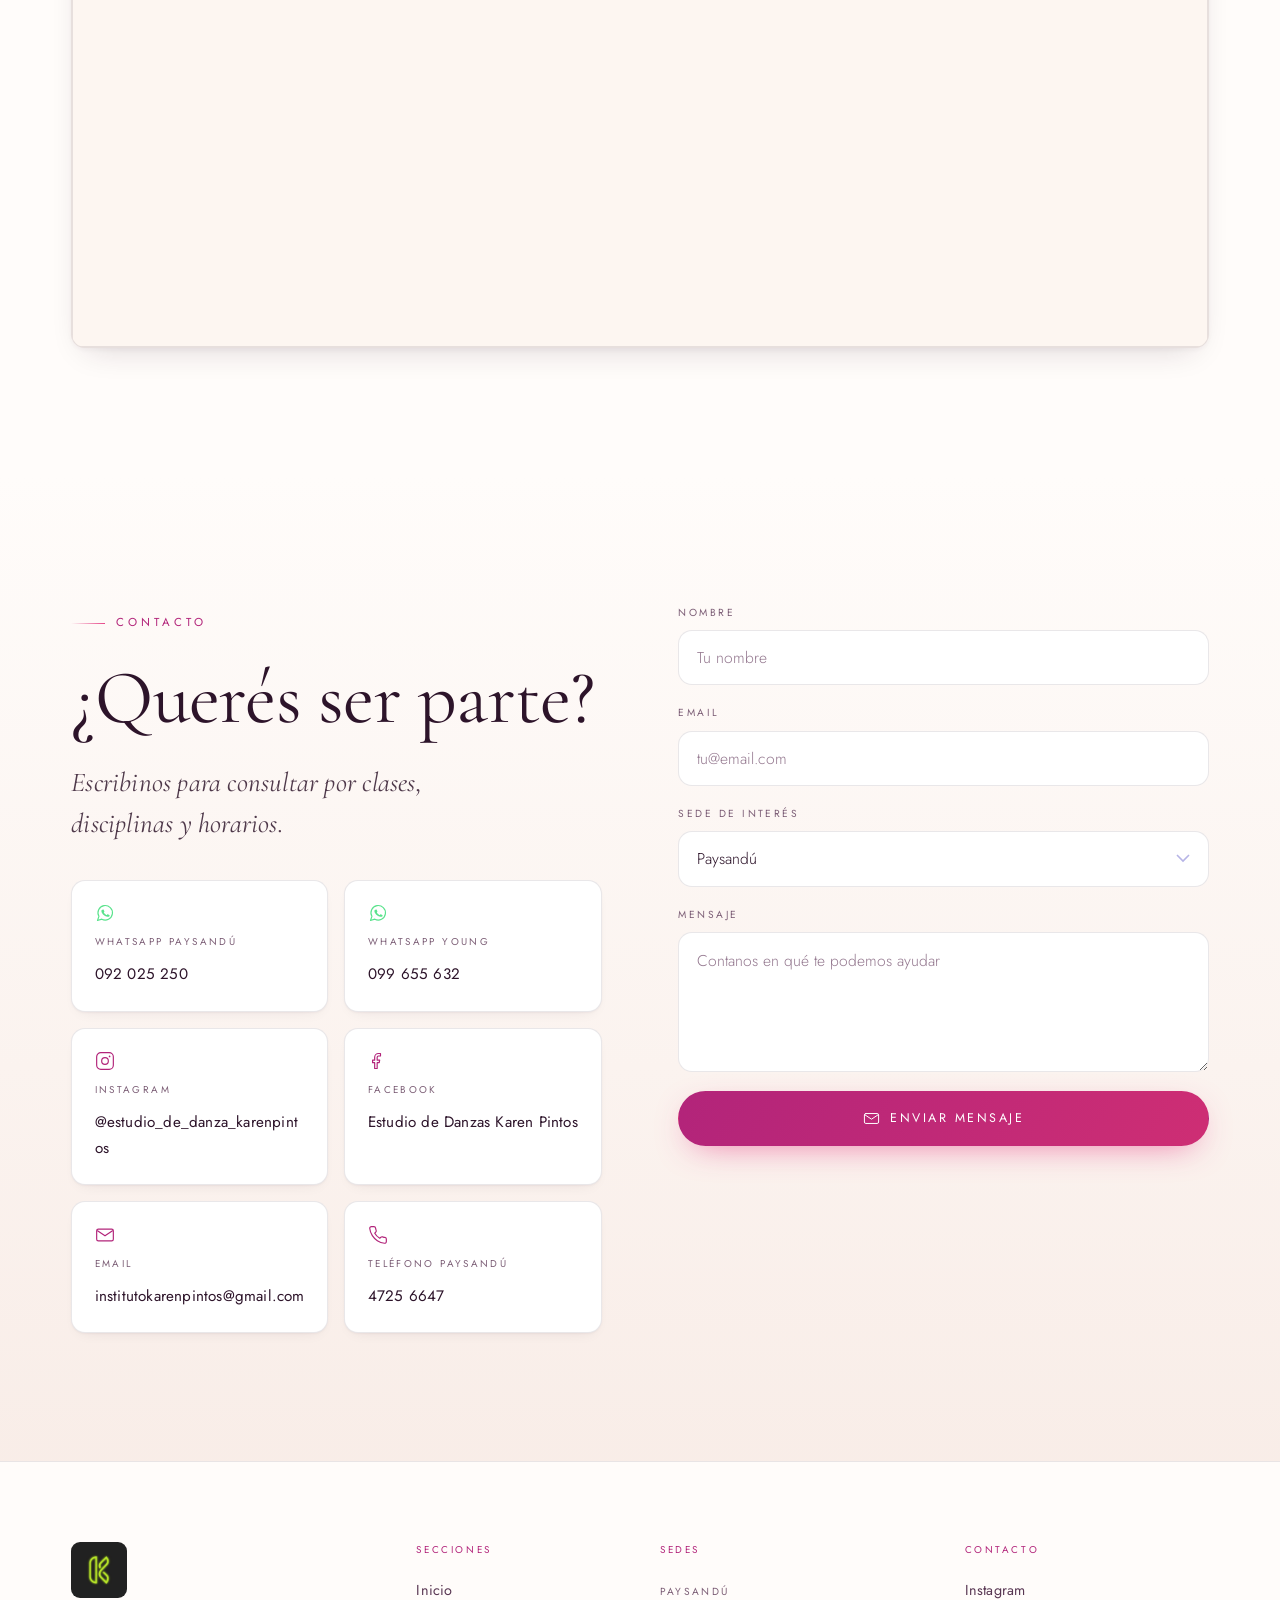
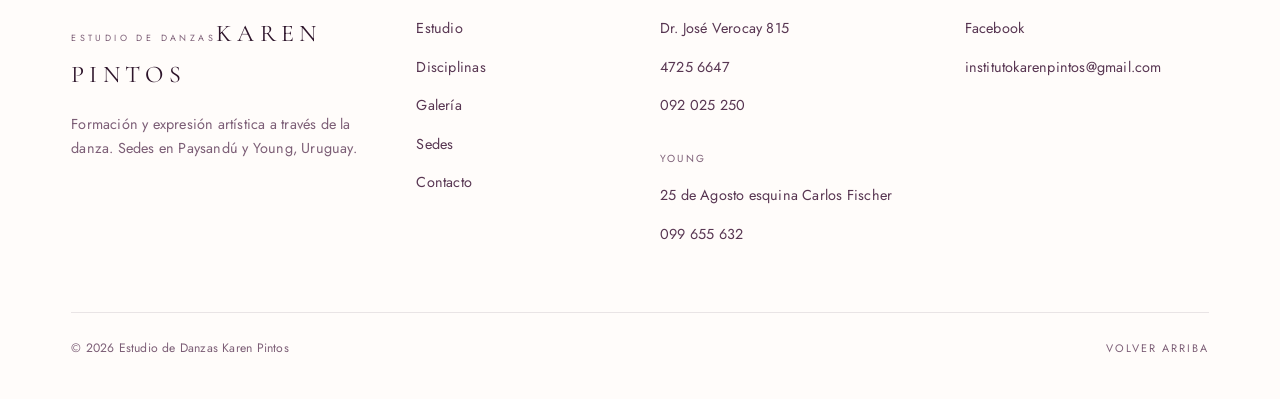
==== commit 736be642: "Sitio claro, panel rediseñado y asistente de Gemini El sitio pasa de fondo oscuro a papel claro con " ====
--- a/index.html
+++ b/index.html
@@ -40,19 +40,21 @@
   <link href="https://fonts.googleapis.com/css2?family=Cormorant+Garamond:ital,wght@0,300;0,400;0,500;1,300;1,400&family=Jost:wght@200;300;400;500&family=Pinyon+Script&display=swap" rel="stylesheet">
 
   <!-- Estilos, separados por apartado. El primero tiene todos los colores. -->
-  <link rel="stylesheet" href="assets/css/partes/01-variables.css?v=20261022a">
-  <link rel="stylesheet" href="assets/css/partes/02-base.css?v=20261022a">
-  <link rel="stylesheet" href="assets/css/partes/03-botones.css?v=20261022a">
-  <link rel="stylesheet" href="assets/css/partes/04-menu.css?v=20261022a">
-  <link rel="stylesheet" href="assets/css/partes/05-portada.css?v=20261022a">
-  <link rel="stylesheet" href="assets/css/partes/06-estudio.css?v=20261022a">
-  <link rel="stylesheet" href="assets/css/partes/07-eventos.css?v=20261022a">
-  <link rel="stylesheet" href="assets/css/partes/08-familia.css?v=20261022a">
-  <link rel="stylesheet" href="assets/css/partes/09-galeria.css?v=20261022a">
-  <link rel="stylesheet" href="assets/css/partes/09b-redes.css?v=20261022a">
-  <link rel="stylesheet" href="assets/css/partes/10-sedes-contacto.css?v=20261022a">
-  <link rel="stylesheet" href="assets/css/partes/11-pie.css?v=20261022a">
-  <link rel="stylesheet" href="assets/css/partes/12-animacion-responsive.css?v=20261022a">
+  <link rel="stylesheet" href="assets/css/partes/01-variables.css?v=20261022b">
+  <link rel="stylesheet" href="assets/css/partes/02-base.css?v=20261022b">
+  <link rel="stylesheet" href="assets/css/partes/03-botones.css?v=20261022b">
+  <link rel="stylesheet" href="assets/css/partes/04-menu.css?v=20261022b">
+  <link rel="stylesheet" href="assets/css/partes/05-portada.css?v=20261022b">
+  <link rel="stylesheet" href="assets/css/partes/06-estudio.css?v=20261022b">
+  <link rel="stylesheet" href="assets/css/partes/06b-avisos.css?v=20261022b">
+  <link rel="stylesheet" href="assets/css/partes/07-eventos.css?v=20261022b">
+  <link rel="stylesheet" href="assets/css/partes/08-familia.css?v=20261022b">
+  <link rel="stylesheet" href="assets/css/partes/09-galeria.css?v=20261022b">
+  <link rel="stylesheet" href="assets/css/partes/09b-redes.css?v=20261022b">
+  <link rel="stylesheet" href="assets/css/partes/10-sedes-contacto.css?v=20261022b">
+  <link rel="stylesheet" href="assets/css/partes/11-pie.css?v=20261022b">
+  <link rel="stylesheet" href="assets/css/partes/12-animacion-responsive.css?v=20261022b">
+  <link rel="stylesheet" href="assets/css/partes/13-chat.css?v=20261022b">
 
   <!-- Datos estructurados (sólo información provista por el estudio) -->
   <script type="application/ld+json">
@@ -138,21 +140,23 @@
        El "?v=" del final fuerza a los navegadores a bajar la versión nueva.
        Si hacés un cambio y no lo ves online, cambiá ese número acá
        (también está en la hoja de estilos, arriba) y volvé a hacer push. -->
-  <script src="assets/js/siteData.js?v=20261022a"></script>
-  <script src="assets/js/icons.js?v=20261022a"></script>
-  <script src="assets/js/utils.js?v=20261022a"></script>
-  <script src="assets/js/components/navbar.js?v=20261022a"></script>
-  <script src="assets/js/components/hero.js?v=20261022a"></script>
-  <script src="assets/js/components/eventos.js?v=20261022a"></script>
-  <script src="assets/js/components/about.js?v=20261022a"></script>
-  <script src="assets/js/components/classes.js?v=20261022a"></script>
-  <script src="assets/js/components/gallery.js?v=20261022a"></script>
-  <script src="assets/js/components/redes.js?v=20261022a"></script>
-  <script src="assets/js/components/location.js?v=20261022a"></script>
-  <script src="assets/js/components/contact.js?v=20261022a"></script>
-  <script src="assets/js/components/familia.js?v=20261022a"></script>
-  <script src="assets/js/components/footer.js?v=20261022a"></script>
-  <script src="assets/js/components/whatsapp.js?v=20261022a"></script>
-  <script src="assets/js/main.js?v=20261022a"></script>
+  <script src="assets/js/siteData.js?v=20261022b"></script>
+  <script src="assets/js/icons.js?v=20261022b"></script>
+  <script src="assets/js/utils.js?v=20261022b"></script>
+  <script src="assets/js/components/navbar.js?v=20261022b"></script>
+  <script src="assets/js/components/hero.js?v=20261022b"></script>
+  <script src="assets/js/components/avisos.js?v=20261022b"></script>
+  <script src="assets/js/components/eventos.js?v=20261022b"></script>
+  <script src="assets/js/components/about.js?v=20261022b"></script>
+  <script src="assets/js/components/classes.js?v=20261022b"></script>
+  <script src="assets/js/components/gallery.js?v=20261022b"></script>
+  <script src="assets/js/components/redes.js?v=20261022b"></script>
+  <script src="assets/js/components/location.js?v=20261022b"></script>
+  <script src="assets/js/components/contact.js?v=20261022b"></script>
+  <script src="assets/js/components/familia.js?v=20261022b"></script>
+  <script src="assets/js/components/footer.js?v=20261022b"></script>
+  <script src="assets/js/components/whatsapp.js?v=20261022b"></script>
+  <script src="assets/js/components/chat.js?v=20261022b"></script>
+  <script src="assets/js/main.js?v=20261022b"></script>
 </body>
 </html>
--- a/assets/css/partes/01-variables.css
+++ b/assets/css/partes/01-variables.css
@@ -12,7 +12,10 @@
 
    Los colores de la paleta se escriben como tres números
    (rojo verde azul) y no con almohadilla, para poder usarlos
-   también translúcidos:  rgb(var(--azul) / .4)  = azul al 40%.
+   también translúcidos:  rgb(var(--rosa) / .4)  = rosa al 40%.
+
+   La página es CLARA: fondos de papel, tinta color ciruela,
+   rosa de la marca para lo importante y dorado para los avisos.
    ============================================================= */
 
 :root {
@@ -21,33 +24,33 @@
      A) LA PALETA
      --------------------------------------------------------- */
 
-  /* Azules: del más oscuro (el fondo de la página) al más claro */
-  --azul-noche:    5 7 15;
-  --azul-nocturno: 9 13 30;
-  --azul-profundo: 13 20 46;
-  --azul:          22 32 74;
-  --azul-claro:    35 48 95;
+  /* Papeles: los fondos, del más claro al más tostado */
+  --marfil:        255 252 250;
+  --crema:         253 246 241;
+  --crema-honda:   247 234 228;
+  --arena:         238 221 213;
 
-  /* Lavandas: los grises violáceos del texto y las líneas */
-  --lavanda:       182 180 230;
-  --lavanda-suave: 142 140 196;
-  --lavanda-luz:   228 226 247;
+  /* Tintas: el texto. Ciruela oscuro en vez de negro, más cálido */
+  --tinta:         45 20 42;
+  --tinta-media:   88 54 82;
+  --tinta-suave:   124 94 118;
+  --tinta-tenue:   148 120 143;
 
-  /* Violetas de atmósfera: los halos y los haces de luz del fondo */
-  --violeta:       116 112 206;
-  --lavanda-haz:   198 196 255;
+  /* Rosas: el color de la marca, el que lleva la atención */
+  --rosa:          230 70 136;
+  --rosa-hondo:    206 46 116;   /* el rosa que lleva texto blanco encima */
+  --rosa-claro:    247 125 177;
+  --rosa-velo:     253 232 241;
+  --fucsia:        178 36 122;
+
+  /* Dorados: el segundo acento. Avisos, funciones y entradas */
+  --oro:           198 142 56;
+  --oro-claro:     238 194 118;
+  --oro-velo:      253 243 227;
 
   /* Neutros */
-  --blanco:        248 247 252;
   --blanco-puro:   255 255 255;
-  --gris-claro:    207 206 226;
-  --gris:          153 151 181;
   --negro:         0 0 0;
-
-  /* Rosas: el color de la marca, el que lleva la atención */
-  --rosa:          244 92 156;
-  --rosa-claro:    255 140 188;
-  --fucsia:        195 48 138;
 
   /* Los colores de cada disciplina, tomados de la gráfica oficial.
      Cada tarjeta de disciplina usa el suyo. */
@@ -64,9 +67,9 @@
   --azul-facebook: 66 103 178;
 
   /* Verdes: sólo para WhatsApp, que tiene su color propio */
-  --verde:         37 211 102;
-  --verde-oscuro:  18 140 126;
-  --verde-claro:   155 240 191;
+  --verde:         31 170  85;
+  --verde-oscuro:  13 112 101;
+  --verde-claro:   225 248 234;
   --verde-brillo:  91 227 141;
 
 
@@ -74,58 +77,94 @@
      B) LOS USOS  (todo sale de la paleta de arriba)
      --------------------------------------------------------- */
 
-  /* Fondos */
-  --fondo:         rgb(var(--azul-noche));
-  --fondo-suave:   rgb(var(--azul-nocturno));
+  /* Fondos de la página */
+  --fondo:         rgb(var(--marfil));
+  --fondo-suave:   rgb(var(--crema));
+  --fondo-tostado: rgb(var(--crema-honda));
+
+  /* Superficies: las tarjetas y los recuadros que se apoyan encima */
+  --superficie:    rgb(var(--blanco-puro));
+  --superficie-2:  rgb(var(--crema));
   --fondo-panel:   linear-gradient(155deg,
-                     rgb(var(--azul-claro) / .3),
-                     rgb(var(--azul-nocturno) / .5));
-  --fondo-vidrio:  rgb(var(--azul) / .55);
+                     rgb(var(--blanco-puro)),
+                     rgb(var(--crema)) 100%);
+  --fondo-vidrio:  rgb(var(--blanco-puro) / .82);
+  --velo-tinta:    rgb(var(--tinta) / .04);
+  --velo-tinta-2:  rgb(var(--tinta) / .07);
 
   /* Textos */
-  --texto:         rgb(var(--gris-claro));
-  --texto-suave:   rgb(var(--gris));
-  --texto-fuerte:  rgb(var(--blanco));
-  --texto-destacado: rgb(var(--lavanda-luz));
+  --texto:         rgb(var(--tinta-media));
+  --texto-suave:   rgb(var(--tinta-suave));
+  --texto-tenue:   rgb(var(--tinta-tenue));
+  --texto-fuerte:  rgb(var(--tinta));
+  --texto-destacado: rgb(var(--tinta) / .84);
 
   /* Líneas y bordes */
-  --linea:         rgb(var(--lavanda) / .16);
-  --linea-fuerte:  rgb(var(--lavanda) / .32);
+  --linea:         rgb(var(--tinta) / .1);
+  --linea-fuerte:  rgb(var(--tinta) / .2);
 
   /* Acento (la marca) */
   --acento:        rgb(var(--rosa));
   --acento-claro:  rgb(var(--rosa-claro));
   --acento-hondo:  rgb(var(--fucsia));
-  --acento-velo:   rgb(var(--rosa) / .1);
-  --acento-borde:  rgb(var(--rosa) / .4);
+  --acento-velo:   rgb(var(--rosa-velo));
+  --acento-borde:  rgb(var(--rosa) / .34);
+  --sobre-acento:  rgb(var(--blanco-puro));
+  --acento-solido: rgb(var(--rosa-hondo));
   --degradado-acento: linear-gradient(120deg,
                         rgb(var(--fucsia)),
-                        rgb(var(--rosa)) 55%,
-                        rgb(var(--rosa-claro)));
+                        rgb(var(--rosa-hondo)) 100%);
+
+  /* Segundo acento: avisos, fechas y entradas */
+  --realce:        rgb(var(--oro));
+  --realce-claro:  rgb(var(--oro-claro));
+  --realce-velo:   rgb(var(--oro-velo));
+  --realce-borde:  rgb(var(--oro) / .4);
 
   /* WhatsApp */
   --wa:            rgb(var(--verde));
-  --wa-texto:      rgb(var(--verde-claro));
-  --wa-borde:      rgb(var(--verde) / .45);
-  --wa-velo:       rgb(var(--verde) / .1);
+  --wa-texto:      rgb(var(--verde-oscuro));
+  --wa-borde:      rgb(var(--verde) / .4);
+  --wa-velo:       rgb(var(--verde-claro));
   --wa-degradado:  linear-gradient(140deg,
                      rgb(var(--verde)), rgb(var(--verde-oscuro)));
 
-  /* Sombras */
-  --sombra-acento: 0 10px 34px -14px rgb(var(--rosa) / .85);
-  --sombra-honda:  0 24px 60px -24px rgb(var(--negro));
+  /* Sombras: en una página clara tienen que ser suaves y cálidas */
+  --sombra-suave:  0 1px 2px rgb(var(--tinta) / .04),
+                   0 6px 16px -10px rgb(var(--tinta) / .14);
+  --sombra-media:  0 2px 4px rgb(var(--tinta) / .04),
+                   0 14px 32px -16px rgb(var(--tinta) / .2);
+  --sombra-honda:  0 4px 8px rgb(var(--tinta) / .05),
+                   0 30px 70px -30px rgb(var(--tinta) / .3);
+  --sombra-acento: 0 10px 28px -12px rgb(var(--rosa) / .6);
 
-  /* Sobre la foto de portada: el velo que deja leer el texto */
+  /* Atmósfera: los halos de color del fondo de las secciones */
+  --atmosfera-1:   rgb(var(--rosa) / .1);
+  --atmosfera-2:   rgb(var(--oro) / .11);
+
+  /* Velos para poner texto ENCIMA DE UNA FOTO.
+     Son oscuros a propósito, en cualquier tema: una foto necesita
+     que la tapemos un poco para que se lea lo que va arriba. */
+  --velo-foto-fuerte: rgb(var(--tinta) / .74);
+  --velo-foto-medio:  rgb(var(--tinta) / .46);
+  --velo-foto-leve:   rgb(var(--tinta) / .2);
+  --sobre-foto:       rgb(var(--blanco-puro));
+
+  /* El fondo oscuro de la galería a pantalla completa */
+  --fondo-visor:   rgb(var(--tinta) / .96);
+
+  /* Sobre la foto de portada: el velo claro que deja leer el texto.
+     La portada es clara, así que el velo aclara en vez de oscurecer. */
   --velo-portada:
     linear-gradient(100deg,
-      rgb(var(--azul-noche) / .9) 0%,
-      rgb(var(--azul-noche) / .68) 36%,
-      rgb(var(--azul-noche) / .22) 64%,
-      rgb(var(--azul-noche) / .44) 100%),
+      rgb(var(--marfil) / .96) 0%,
+      rgb(var(--marfil) / .88) 34%,
+      rgb(var(--marfil) / .42) 62%,
+      rgb(var(--crema-honda) / .5) 100%),
     linear-gradient(180deg,
-      rgb(var(--azul-noche) / .7) 0%,
-      transparent 28%, transparent 64%,
-      rgb(var(--azul-noche) / .94) 100%);
+      rgb(var(--marfil) / .72) 0%,
+      transparent 30%, transparent 62%,
+      rgb(var(--marfil) / .92) 100%);
 
 
   /* ---------------------------------------------------------
@@ -137,8 +176,13 @@
 
   --ancho:     1240px;
   --gutter:    clamp(1.25rem, 4vw, 3.5rem);
-  --seccion-y: clamp(5rem, 11vw, 9.5rem);
+  --seccion-y: clamp(4.5rem, 10vw, 8.5rem);
   --nav-h:     76px;
+
+  /* Esquinas: una sola medida para todo, así nada queda disparejo */
+  --radio:       14px;
+  --radio-peq:   9px;
+  --radio-grande: 22px;
 
   --ease:  cubic-bezier(.22, .61, .36, 1);
   --lento: .9s;
--- a/assets/css/partes/02-base.css
+++ b/assets/css/partes/02-base.css
@@ -12,9 +12,9 @@
   background: var(--fondo);
   color: var(--texto);
   font-family: var(--sans);
-  font-size: clamp(1rem, .96rem + .2vw, 1.075rem);
-  font-weight: 300;
-  line-height: 1.75;
+  font-size: clamp(1rem, .96rem + .2vw, 1.0625rem);
+  font-weight: 400;
+  line-height: 1.7;
   letter-spacing: .012em;
   overflow-x: hidden;
   -webkit-font-smoothing: antialiased;
@@ -27,7 +27,7 @@
   inset: 0;
   pointer-events: none;
   z-index: 9;
-  opacity: .16;
+  opacity: .075;
   background-image: url("data:image/svg+xml,%3Csvg xmlns='http://www.w3.org/2000/svg' width='160' height='160'%3E%3Cfilter id='n'%3E%3CfeTurbulence type='fractalNoise' baseFrequency='.85' numOctaves='3'/%3E%3C/filter%3E%3Crect width='160' height='160' filter='url(%23n)' opacity='.35'/%3E%3C/svg%3E");
 }
 
@@ -37,7 +37,7 @@
 
 h1, h2, h3, h4 {
   font-family: var(--serif);
-  font-weight: 300;
+  font-weight: 400;
   color: var(--texto-fuerte);
   line-height: 1.08;
   letter-spacing: -.01em;
@@ -47,7 +47,7 @@
 p { margin: 0 0 1.15em; }
 p:last-child { margin-bottom: 0; }
 
-::selection { background: var(--acento); color: rgb(var(--blanco-puro)); }
+::selection { background: var(--acento-solido); color: var(--sobre-acento); }
 
 :focus-visible {
   outline: 2px solid var(--acento-claro);
@@ -67,7 +67,7 @@
 .saltar {
   position: absolute; left: 50%; top: 0;
   transform: translate(-50%, -140%);
-  z-index: 200; background: var(--acento); color: rgb(var(--blanco-puro));
+  z-index: 200; background: var(--acento-solido); color: var(--sobre-acento);
   padding: .7rem 1.4rem; border-radius: 0 0 6px 6px;
   font-size: .82rem; letter-spacing: .12em; text-transform: uppercase;
   transition: transform .25s var(--ease);
@@ -99,7 +99,7 @@
   display: inline-flex; align-items: center; gap: .7rem;
   font-size: .72rem; font-weight: 400;
   letter-spacing: .34em; text-transform: uppercase;
-  color: var(--acento-claro);
+  color: var(--acento-hondo);
   margin: 0 0 1.5rem;
 }
 .eyebrow::before {
@@ -113,7 +113,7 @@
 }
 .titulo-seccion em {
   font-style: italic;
-  color: rgb(var(--lavanda));
+  color: var(--texto-suave);
 }
 
 .lead {
@@ -132,7 +132,7 @@
   font-weight: 400;
   letter-spacing: .01em;
   line-height: 1;
-  background: linear-gradient(105deg, rgb(var(--blanco-puro)) 8%, var(--texto-destacado) 32%, var(--acento-claro) 62%, rgb(var(--lavanda)) 92%);
+  background: linear-gradient(104deg, var(--acento-hondo) 4%, var(--acento) 38%, var(--realce) 74%, var(--acento-claro) 100%);
   -webkit-background-clip: text;
   background-clip: text;
   color: transparent;
--- a/assets/css/partes/03-botones.css
+++ b/assets/css/partes/03-botones.css
@@ -21,17 +21,17 @@
 .btn:hover .ico { transform: translateX(3px); }
 
 /* Fantasma / secundario */
-.btn--ghost { background: rgb(var(--blanco-puro) / .03); backdrop-filter: blur(8px); }
+.btn--ghost { background: var(--superficie); box-shadow: var(--sombra-suave); }
 .btn--ghost:hover {
-  border-color: rgb(var(--lavanda));
-  background: rgb(var(--lavanda) / .1);
+  border-color: var(--texto-suave);
+  background: rgb(var(--tinta) / .1);
 }
 
 /* Principal (rosa) */
 .btn--primario {
   border-color: transparent;
-  background: linear-gradient(120deg, var(--acento-hondo), var(--acento) 55%, var(--acento-claro));
-  color: rgb(var(--blanco-puro));
+  background: var(--degradado-acento);
+  color: var(--sobre-acento);
   box-shadow: 0 10px 34px -14px rgb(var(--rosa) / .85);
 }
 .btn--primario::after {
@@ -51,7 +51,7 @@
   border-radius: 0;
   color: var(--texto-destacado);
 }
-.btn--texto:hover { border-color: var(--acento); color: var(--acento-claro); transform: none; }
+.btn--texto:hover { border-color: var(--acento); color: var(--acento-hondo); transform: none; }
 
 .btn--peq { padding: .72rem 1.35rem; min-height: 44px; font-size: .7rem; }
 
--- a/assets/css/partes/04-menu.css
+++ b/assets/css/partes/04-menu.css
@@ -12,9 +12,9 @@
   opacity: 0; transition: opacity .5s var(--ease);
 }
 .nav.is-scrolled {
-  background: rgb(var(--azul-noche) / .82);
+  background: var(--fondo-vidrio);
   backdrop-filter: blur(18px) saturate(140%);
-  box-shadow: 0 12px 40px -22px rgb(var(--negro));
+  box-shadow: var(--sombra-suave);
 }
 .nav.is-scrolled::after { opacity: 1; }
 
@@ -27,14 +27,14 @@
 .marca { display: flex; flex-direction: column; line-height: 1; }
 .marca__sup {
   font-size: .56rem; letter-spacing: .38em; text-transform: uppercase;
-  color: rgb(var(--lavanda-suave)); margin-bottom: .34rem;
+  color: var(--texto-suave); margin-bottom: .34rem;
 }
 .marca__nombre {
   font-family: var(--serif); font-size: 1.28rem;
   letter-spacing: .22em; text-transform: uppercase; color: var(--texto-fuerte);
   transition: color .35s var(--ease);
 }
-.marca:hover .marca__nombre { color: var(--acento-claro); }
+.marca:hover .marca__nombre { color: var(--acento-hondo); }
 
 .nav__menu { display: flex; align-items: center; gap: clamp(.9rem, 1.7vw, 1.8rem); }
 .nav__link {
@@ -59,18 +59,18 @@
   display: none;
   width: 46px; height: 46px;
   align-items: center; justify-content: center;
-  background: rgb(var(--blanco-puro) / .04); border: 1px solid var(--linea);
+  background: var(--superficie); border: 1px solid var(--linea);
   border-radius: 50%; cursor: pointer;
   transition: border-color .35s var(--ease), background-color .35s var(--ease);
 }
-.nav__burger:hover { border-color: rgb(var(--lavanda)); }
+.nav__burger:hover { border-color: var(--texto-suave); }
 
 /* Panel móvil */
 .menu-movil {
   position: fixed; inset: 0; z-index: 99;
   display: flex; flex-direction: column; justify-content: center;
   padding: calc(var(--nav-h) + 2rem) var(--gutter) 3rem;
-  background: linear-gradient(180deg, var(--fondo) 0%, rgb(var(--azul-profundo)) 100%);
+  background: linear-gradient(180deg, var(--fondo) 0%, var(--fondo-tostado) 100%);
   opacity: 0; visibility: hidden;
   transition: opacity .45s var(--ease), visibility .45s;
 }
@@ -85,7 +85,7 @@
   transition: color .3s var(--ease);
 }
 .menu-movil.is-open .menu-movil__link { animation: subir .6s var(--ease) forwards; }
-.menu-movil__link:hover { color: var(--acento-claro); }
+.menu-movil__link:hover { color: var(--acento-hondo); }
 .menu-movil__num {
   font-family: var(--sans); font-size: .62rem;
   letter-spacing: .2em; color: var(--acento); opacity: .8;
@@ -109,7 +109,7 @@
   font-size: .64rem; letter-spacing: .14em; font-weight: 400;
   transition: border-color .35s var(--ease), background-color .35s var(--ease);
 }
-.idioma:hover { border-color: var(--linea-fuerte); background: rgb(var(--lavanda) / .07); }
+.idioma:hover { border-color: var(--linea-fuerte); background: rgb(var(--tinta) / .07); }
 .idioma__actual { color: var(--texto-fuerte); }
 .idioma__otro { color: var(--texto-suave); }
 .idioma__actual::after {
--- a/assets/css/partes/05-portada.css
+++ b/assets/css/partes/05-portada.css
@@ -10,37 +10,37 @@
 
 .hero__fondo { position: absolute; inset: 0; z-index: -3; background: var(--fondo); }
 
-/* Atmósfera: penumbra azul + halos lavanda/rosa */
+/* Atmósfera: la luz cálida de sala, con halos rosa y dorado */
 .hero__fondo::before {
   content: ''; position: absolute; inset: -20%;
   background:
-    radial-gradient(58% 50% at 48% 18%, rgb(var(--violeta) / .26), transparent 72%),
-    radial-gradient(40% 40% at 84% 74%, rgb(var(--rosa) / .13), transparent 74%),
-    radial-gradient(70% 60% at 12% 70%, rgb(var(--azul) / .85), transparent 78%),
-    linear-gradient(180deg, rgb(var(--azul-noche)) 0%, rgb(var(--azul-nocturno)) 34%, rgb(var(--azul-profundo)) 58%, rgb(var(--azul-noche)) 100%);
+    radial-gradient(58% 50% at 46% 12%, var(--atmosfera-1), transparent 70%),
+    radial-gradient(44% 44% at 86% 72%, var(--atmosfera-2), transparent 72%),
+    radial-gradient(70% 60% at 10% 76%, rgb(var(--crema-honda) / .9), transparent 76%),
+    linear-gradient(180deg, var(--fondo) 0%, var(--fondo-suave) 40%, var(--fondo-tostado) 72%, var(--fondo-suave) 100%);
 }
 /* Piso del escenario */
 .hero__fondo::after {
   content: ''; position: absolute; left: 0; right: 0; bottom: 0; height: 34%;
-  background: linear-gradient(180deg, transparent, rgb(var(--azul-noche) / .92) 62%, var(--fondo));
+  background: linear-gradient(180deg, transparent, rgb(var(--crema-honda) / .72) 58%, var(--fondo));
 }
 
 /* Rayos de luz atravesando el humo */
 .haz {
   position: absolute; top: -18%; z-index: -2;
   width: 46vw; height: 130%;
-  background: linear-gradient(180deg, rgb(var(--lavanda-haz) / .2), rgb(var(--lavanda-haz) / .04) 45%, transparent 78%);
+  background: linear-gradient(180deg, rgb(var(--rosa-claro) / .3), rgb(var(--rosa-claro) / .07) 45%, transparent 78%);
   filter: blur(34px);
   transform-origin: top center;
-  mix-blend-mode: screen;
+  mix-blend-mode: multiply;
   pointer-events: none;
 }
 .haz--1 { left: 4%;  transform: rotate(13deg);  animation: respira 13s var(--ease) infinite; }
 .haz--2 { left: 34%; width: 30vw; transform: rotate(-5deg);
-  background: linear-gradient(180deg, rgb(var(--blanco-puro) / .22), rgb(var(--lavanda) / .05) 50%, transparent 80%);
+  background: linear-gradient(180deg, rgb(var(--oro-claro) / .3), rgb(var(--oro-claro) / .06) 50%, transparent 80%);
   animation: respira 17s var(--ease) infinite reverse; }
 .haz--3 { right: 2%; transform: rotate(-16deg);
-  background: linear-gradient(180deg, rgb(var(--rosa) / .12), rgb(var(--rosa) / .02) 50%, transparent 80%);
+  background: linear-gradient(180deg, rgb(var(--rosa) / .18), rgb(var(--rosa) / .03) 50%, transparent 80%);
   animation: respira 15s var(--ease) infinite 2s; }
 
 @keyframes respira {
@@ -53,8 +53,8 @@
   position: absolute; inset: -8% 0; z-index: -2;
   width: 100%; height: 116%;
   object-fit: cover; object-position: 50% 42%;
-  opacity: .82;
-  filter: saturate(.92) contrast(1.02) brightness(.92);
+  opacity: .9;
+  filter: saturate(.96) contrast(1.02) brightness(1.04);
   will-change: transform;
 }
 /* Velo para que el texto del hero siempre se lea sobre la foto */
@@ -63,8 +63,8 @@
   position: absolute; inset: 0; z-index: -1;
   pointer-events: none;
   background:
-    linear-gradient(100deg, rgb(var(--azul-noche) / .9) 0%, rgb(var(--azul-noche) / .68) 36%, rgb(var(--azul-noche) / .22) 64%, rgb(var(--azul-noche) / .44) 100%),
-    linear-gradient(180deg, rgb(var(--azul-noche) / .7) 0%, transparent 28%, transparent 64%, rgb(var(--azul-noche) / .94) 100%);
+    linear-gradient(100deg, rgb(var(--marfil) / .96) 0%, rgb(var(--marfil) / .88) 34%, rgb(var(--marfil) / .4) 62%, rgb(var(--crema-honda) / .48) 100%),
+    linear-gradient(180deg, rgb(var(--marfil) / .74) 0%, transparent 30%, transparent 60%, rgb(var(--marfil) / .94) 100%);
 }
 
 
@@ -73,7 +73,7 @@
   position: absolute; z-index: -1;
   width: 4px; height: 4px; border-radius: 50%;
   background: var(--acento-claro);
-  box-shadow: 0 0 14px 3px rgb(var(--rosa) / .55);
+  box-shadow: 0 0 10px 2px rgb(var(--rosa) / .4);
   opacity: 0;
   animation: flotar 12s linear infinite;
 }
@@ -89,7 +89,7 @@
 .hero__estudio {
   font-size: clamp(.62rem, 1.6vw, .76rem);
   letter-spacing: .44em; text-transform: uppercase;
-  color: rgb(var(--lavanda));
+  color: var(--texto-suave);
   margin: 0 0 clamp(1.2rem, 3vw, 2rem);
   opacity: 0; animation: aparecer 1.2s var(--ease) .2s forwards;
 }
@@ -102,7 +102,7 @@
   border-radius: 999px;
   background: rgb(var(--rosa) / .09);
   font-size: .63rem; letter-spacing: .26em; text-transform: uppercase;
-  color: var(--acento-claro);
+  color: var(--acento-hondo);
   margin-bottom: 1.4rem;
   opacity: 0; animation: aparecer 1.2s var(--ease) .45s forwards;
 }
@@ -158,7 +158,7 @@
   opacity: 0; animation: aparecer 1.4s var(--ease) 1.8s forwards;
   transition: color .35s var(--ease);
 }
-.scroll-hint:hover { color: rgb(var(--lavanda)); }
+.scroll-hint:hover { color: var(--texto-suave); }
 .scroll-hint__linea {
   width: 1px; height: 58px;
   background: linear-gradient(180deg, var(--linea-fuerte), transparent);
@@ -182,7 +182,7 @@
 /* ---------- Portada ---------- */
 .hero__lugar {
   font-size: .68rem; letter-spacing: .32em; text-transform: uppercase;
-  color: rgb(var(--lavanda)); margin: 0 0 1.6rem;
+  color: var(--texto-suave); margin: 0 0 1.6rem;
 }
 .hero__previo {
   font-size: .78rem; letter-spacing: .42em; text-transform: uppercase;
@@ -236,7 +236,7 @@
   border-color: var(--acento); background: rgb(var(--rosa) / .17);
   transform: translateY(-2px);
 }
-.aviso .ico { color: var(--acento-claro); transition: transform .4s var(--ease); }
+.aviso .ico { color: var(--acento-hondo); transition: transform .4s var(--ease); }
 .aviso:hover .ico { transform: translateX(3px); }
 .aviso__punto {
   width: 7px; height: 7px; border-radius: 50%;
@@ -251,22 +251,22 @@
 }
 .aviso__obra { font-family: var(--serif); font-size: .95rem; letter-spacing: .04em; text-transform: none; }
 .aviso__sep { width: 1px; height: 13px; background: var(--linea-fuerte); }
-.aviso__falta { color: var(--acento-claro); }
+.aviso__falta { color: var(--acento-hondo); }
 
 
 /* ---------- Cuenta regresiva ---------- */
 .reloj {
   margin-bottom: clamp(3rem, 6vw, 4.5rem);
   padding: clamp(1.8rem, 4vw, 2.6rem);
-  border: 1px solid var(--linea-fuerte); border-radius: 4px;
+  border: 1px solid var(--linea); border-radius: var(--radio); box-shadow: var(--sombra-suave);
   background:
     radial-gradient(120% 160% at 15% 0%, rgb(var(--fucsia) / .2), transparent 60%),
-    linear-gradient(150deg, rgb(var(--azul-claro) / .34), rgb(var(--azul-nocturno) / .5));
+    linear-gradient(150deg, rgb(var(--crema-honda) / .34), rgb(var(--crema-honda) / .5));
 }
 .reloj__titulo {
   display: flex; align-items: center; gap: .6rem;
   font-size: .68rem; letter-spacing: .28em; text-transform: uppercase;
-  color: rgb(var(--lavanda)); margin: 0 0 1.6rem;
+  color: var(--texto-suave); margin: 0 0 1.6rem;
 }
 .reloj__titulo .ico { color: var(--acento); }
 
@@ -292,7 +292,7 @@
 .reloj__sep {
   font-family: var(--serif);
   font-size: clamp(1.8rem, 5vw, 3.2rem);
-  color: rgb(var(--lavanda-suave)); opacity: .5;
+  color: var(--texto-tenue); opacity: .5;
   line-height: 1.2;
   align-self: flex-start;
 }
--- a/assets/css/partes/06-estudio.css
+++ b/assets/css/partes/06-estudio.css
@@ -15,7 +15,7 @@
   padding: clamp(1.4rem, 3vw, 2rem);
   transition: background-color .5s var(--ease);
 }
-.pilar:hover { background: rgb(var(--azul-profundo)); }
+.pilar:hover { background: var(--fondo-tostado); }
 .pilar__n {
   font-size: .62rem; letter-spacing: .24em; color: var(--acento); display: block; margin-bottom: .9rem;
 }
@@ -28,20 +28,20 @@
   max-width: 440px;
   aspect-ratio: 4 / 5;
   border: 1px solid var(--linea);
-  border-radius: 3px;
+  border-radius: var(--radio);
   overflow: hidden;
-  background: linear-gradient(160deg, var(--azul) 0%, var(--fondo-suave) 60%, rgb(var(--negro)) 100%);
+  background: linear-gradient(160deg, var(--superficie) 0%, var(--fondo-suave) 55%, var(--fondo-tostado) 100%);
 }
 .retrato::after {
   content: ''; position: absolute; inset: 0;
-  background: radial-gradient(55% 45% at 50% 30%, rgb(var(--lavanda) / .22), transparent 70%);
+  background: radial-gradient(55% 45% at 50% 30%, var(--atmosfera-1), transparent 70%);
 }
 .retrato img { width: 100%; height: 100%; object-fit: cover; }
 .retrato__vacio {
   position: absolute; inset: 0; z-index: 1;
   display: flex; flex-direction: column; align-items: center; justify-content: center;
   gap: .9rem; text-align: center; padding: 2rem;
-  color: rgb(var(--lavanda-suave));
+  color: var(--texto-tenue);
 }
 .retrato__vacio::before { content: ''; position: absolute; inset: 16px; border: 1px solid var(--linea); }
 .retrato__vacio small {
@@ -50,7 +50,7 @@
 .retrato__marca {
   position: absolute; left: 1.4rem; bottom: 1.3rem; z-index: 2;
   font-size: .64rem; letter-spacing: .26em; text-transform: uppercase;
-  color: rgb(var(--lavanda));
+  color: var(--texto-suave);
 }
 
 /* ---------- 10. DISCIPLINAS ---------- */
@@ -66,12 +66,12 @@
    real, para que lo lea Google. Cada tarjeta trae su color en
    --color-disc y el tono del "+" en --color-mas. */
 .tarjeta {
-  --color-disc: var(--lavanda);
-  --color-mas: var(--lavanda-suave);
+  --color-disc: var(--tinta-suave);
+  --color-mas: var(--tinta-tenue);
   display: flex; flex-direction: column;
-  border: 1px solid var(--linea); border-radius: 3px;
+  border: 1px solid var(--linea); border-radius: var(--radio); box-shadow: var(--sombra-suave);
   overflow: hidden;
-  background: linear-gradient(170deg, rgb(var(--azul) / .45), var(--fondo-suave) 70%);
+  background: linear-gradient(170deg, var(--superficie), var(--superficie-2) 72%);
   transition: transform .5s var(--ease), border-color .5s var(--ease), box-shadow .5s var(--ease);
 }
 .tarjeta:hover {
@@ -98,7 +98,7 @@
 .tarjeta__mas::before, .tarjeta__mas::after {
   content: ''; position: absolute; inset: 0; margin: auto;
   background: rgb(var(--color-mas));
-  border-radius: 3px;
+  border-radius: var(--radio);
 }
 .tarjeta__mas::before { width: 100%; height: 26%; }
 .tarjeta__mas::after  { width: 26%; height: 100%; }
@@ -131,7 +131,7 @@
 }
 .nota {
   margin-top: 2rem; padding: 1.1rem 1.4rem;
-  border: 1px dashed var(--linea-fuerte); border-radius: 3px;
+  border: 1px dashed var(--linea-fuerte); border-radius: var(--radio);
   font-size: .85rem; color: var(--texto-suave);
   display: flex; gap: .9rem; align-items: center;
 }
--- a/assets/css/partes/06b-avisos.css
+++ b/assets/css/partes/06b-avisos.css
@@ -0,0 +1,74 @@
+/* ---------- 6b. AVISOS Y NOVEDADES ----------
+   La franja de carteles cortos. Cada tipo de aviso tiene su color,
+   que sale de las variables: rosa lo habitual, dorado lo que urge. */
+
+.seccion--avisos {
+  padding-block: clamp(3rem, 7vw, 5rem);
+  background: var(--fondo-suave);
+}
+
+.avisos__titulo {
+  font-size: clamp(1.9rem, 4vw, 2.8rem);
+  margin-bottom: 2rem;
+}
+
+.avisos__grid {
+  display: grid;
+  grid-template-columns: repeat(auto-fit, minmax(260px, 1fr));
+  gap: clamp(.9rem, 2vw, 1.4rem);
+}
+
+.aviso-tarjeta {
+  --tono: var(--acento);
+  --tono-velo: var(--acento-velo);
+  position: relative;
+  display: flex;
+  overflow: hidden;
+  background: var(--superficie);
+  border: 1px solid var(--linea);
+  border-radius: var(--radio);
+  box-shadow: var(--sombra-suave);
+  transition: transform .4s var(--ease), box-shadow .4s var(--ease);
+}
+.aviso-tarjeta:hover {
+  transform: translateY(-3px);
+  box-shadow: var(--sombra-media);
+}
+
+/* La cinta de color de la izquierda */
+.aviso-tarjeta__marca {
+  flex: 0 0 5px;
+  background: var(--tono);
+}
+
+.aviso-tarjeta__cuerpo { padding: 1.25rem 1.4rem; }
+
+.aviso-tarjeta__titulo {
+  font-family: var(--sans);
+  font-size: 1.02rem; font-weight: 500;
+  letter-spacing: .005em;
+  margin: 0 0 .45rem;
+}
+
+.aviso-tarjeta__texto {
+  font-size: .91rem;
+  color: var(--texto);
+  margin: 0 0 .7rem;
+}
+.aviso-tarjeta__texto:last-child { margin-bottom: 0; }
+
+.aviso-tarjeta .btn--texto { color: var(--tono); border-color: var(--tono-velo); }
+.aviso-tarjeta .btn--texto:hover { border-color: var(--tono); }
+
+/* ---- Los tres tipos ---- */
+.aviso-tarjeta--inscripciones {
+  --tono: var(--realce);
+  --tono-velo: var(--realce-borde);
+  background: linear-gradient(140deg, var(--realce-velo), var(--superficie) 62%);
+}
+.aviso-tarjeta--importante {
+  --tono: var(--acento-hondo);
+  --tono-velo: var(--acento-borde);
+  background: linear-gradient(140deg, var(--acento-velo), var(--superficie) 62%);
+}
+.aviso-tarjeta--importante .aviso-tarjeta__marca { width: 7px; flex-basis: 7px; }
--- a/assets/css/partes/07-eventos.css
+++ b/assets/css/partes/07-eventos.css
@@ -13,8 +13,8 @@
   font-family: var(--script);
   font-size: clamp(3.4rem, 8.5vw, 6rem);
   line-height: .92; margin: 0 0 .6rem;
-  background: linear-gradient(105deg, rgb(var(--blanco-puro)) 10%,
-              var(--texto-destacado) 38%, var(--acento-claro) 72%);
+  background: linear-gradient(104deg, var(--acento-hondo) 6%,
+              var(--acento) 40%, var(--realce) 86%);
   -webkit-background-clip: text; background-clip: text; color: transparent;
   padding-bottom: .1em;
 }
@@ -28,7 +28,7 @@
 /* --- Dónde, cuándo y entradas --- */
 .obra__datos {
   padding: clamp(1.6rem, 3.5vw, 2.3rem);
-  border: 1px solid var(--linea-fuerte); border-radius: 3px;
+  border: 1px solid var(--linea); border-radius: var(--radio); box-shadow: var(--sombra-suave);
   background: var(--fondo-panel);
 }
 .obra__fecha {
@@ -43,7 +43,7 @@
 }
 .funcion b {
   font-family: var(--serif); font-weight: 400;
-  font-size: 1.45rem; color: var(--acento-claro);
+  font-size: 1.45rem; color: var(--acento-hondo);
   font-variant-numeric: tabular-nums;
 }
 .funcion span { font-size: .86rem; color: var(--texto-suave); }
@@ -78,7 +78,7 @@
 .reloj {
   margin-top: clamp(2.5rem, 5vw, 3.5rem);
   padding: clamp(1.8rem, 4vw, 2.6rem);
-  border: 1px solid var(--linea-fuerte); border-radius: 4px;
+  border: 1px solid var(--linea); border-radius: var(--radio); box-shadow: var(--sombra-suave);
   background:
     radial-gradient(120% 160% at 15% 0%, rgb(var(--fucsia) / .2), transparent 60%),
     var(--fondo-panel);
@@ -114,7 +114,7 @@
   gap: .8rem; margin-top: clamp(2rem, 4vw, 3rem);
 }
 .evento__foto {
-  padding: 0; border: 1px solid var(--linea); border-radius: 3px;
+  padding: 0; border: 1px solid var(--linea); border-radius: var(--radio); overflow: hidden;
   background: var(--fondo-suave); overflow: hidden; cursor: pointer;
   aspect-ratio: 4 / 3;
   transition: border-color .4s var(--ease), transform .4s var(--ease);
@@ -129,7 +129,7 @@
 }
 .video {
   position: relative; aspect-ratio: 16 / 9;
-  border: 1px solid var(--linea); border-radius: 3px;
+  border: 1px solid var(--linea); border-radius: var(--radio); box-shadow: var(--sombra-suave);
   overflow: hidden; background: var(--fondo-suave);
 }
 .video img { width: 100%; height: 100%; object-fit: cover; opacity: .75; transition: opacity .4s var(--ease); }
@@ -146,7 +146,7 @@
 }
 .video__play span {
   width: 0; height: 0; margin-left: 4px;
-  border-left: 18px solid rgb(var(--blanco-puro));
+  border-left: 18px solid var(--sobre-foto);
   border-top: 11px solid transparent;
   border-bottom: 11px solid transparent;
 }
@@ -154,8 +154,8 @@
 .video__titulo {
   position: absolute; left: 0; right: 0; bottom: 0;
   padding: 1.4rem 1rem .9rem;
-  font-size: .85rem; color: rgb(var(--blanco-puro));
-  background: linear-gradient(180deg, transparent, rgb(var(--azul-noche) / .9));
+  font-size: .85rem; color: var(--sobre-foto);
+  background: linear-gradient(180deg, transparent, var(--velo-foto-fuerte));
 }
 
 /* --- Eventos anteriores --- */
@@ -176,7 +176,7 @@
 }
 .hecha__anio {
   font-family: var(--serif); font-size: 1.3rem;
-  color: rgb(var(--lavanda-suave)); font-variant-numeric: tabular-nums;
+  color: var(--texto-tenue); font-variant-numeric: tabular-nums;
 }
 .hecha__obra { font-family: var(--serif); font-size: 1.35rem; color: var(--texto-fuerte); }
 .hecha__lugar { font-size: .84rem; color: var(--texto-suave); }
--- a/assets/css/partes/08-familia.css
+++ b/assets/css/partes/08-familia.css
@@ -17,9 +17,9 @@
      página no pegue un salto (Google penaliza ese salto). */
   aspect-ratio: 1400 / 933;
   object-fit: cover;
-  border-radius: 3px;
+  border-radius: var(--radio);
   border: 1px solid var(--linea);
-  background: rgb(var(--azul-nocturno));
+  background: var(--fondo-suave);
 }
 .familia__foto figcaption {
   margin-top: .9rem;
--- a/assets/css/partes/09-galeria.css
+++ b/assets/css/partes/09-galeria.css
@@ -6,9 +6,9 @@
 .pieza {
   position: relative; display: block; width: 100%;
   break-inside: avoid; margin-bottom: clamp(.7rem, 1.6vw, 1.2rem);
-  border: 1px solid var(--linea); border-radius: 3px;
+  border: 1px solid var(--linea); border-radius: var(--radio); box-shadow: var(--sombra-suave);
   overflow: hidden; cursor: pointer;
-  background: linear-gradient(150deg, var(--azul) -20%, var(--fondo-suave) 70%);
+  background: linear-gradient(150deg, var(--superficie) -20%, var(--fondo-suave) 70%);
   transition: border-color .5s var(--ease), transform .7s var(--ease);
 }
 .pieza--alto  { aspect-ratio: 3/4; }
@@ -23,13 +23,13 @@
 .pieza:hover img { transform: scale(1.07); filter: saturate(1) contrast(1.05); }
 .pieza__velo {
   position: absolute; inset: 0; z-index: 2;
-  background: linear-gradient(180deg, transparent 40%, rgb(var(--azul-noche) / .85));
+  background: linear-gradient(180deg, transparent 38%, var(--velo-foto-fuerte));
   opacity: 0; transition: opacity .5s var(--ease);
   display: flex; align-items: flex-end; padding: 1.2rem;
 }
 .pieza:hover .pieza__velo, .pieza:focus-visible .pieza__velo { opacity: 1; }
 .pieza__velo span {
-  font-size: .68rem; letter-spacing: .18em; text-transform: uppercase; color: var(--texto-fuerte);
+  font-size: .68rem; letter-spacing: .18em; text-transform: uppercase; color: var(--sobre-foto);
   transform: translateY(8px); transition: transform .5s var(--ease);
 }
 .pieza:hover .pieza__velo span { transform: none; }
@@ -39,7 +39,7 @@
   position: absolute; inset: 0;
   display: flex; flex-direction: column; align-items: center; justify-content: center;
   gap: .8rem; text-align: center; padding: 1.2rem;
-  color: rgb(var(--lavanda-suave));
+  color: var(--texto-tenue);
 }
 .pieza__placeholder::before {
   content: ''; position: absolute; inset: 12px;
@@ -55,7 +55,7 @@
   position: fixed; inset: 0; z-index: 200;
   display: flex; align-items: center; justify-content: center;
   padding: clamp(1rem, 4vw, 3rem);
-  background: rgb(var(--azul-noche) / .94);
+  background: var(--fondo-visor);
   backdrop-filter: blur(14px);
   opacity: 0; visibility: hidden;
   transition: opacity .45s var(--ease), visibility .45s;
@@ -64,15 +64,15 @@
 .lightbox__fig { max-width: min(1100px, 100%); max-height: 100%; margin: 0; text-align: center; }
 .lightbox__fig img {
   max-height: 76svh; width: auto; margin-inline: auto;
-  border-radius: 3px; box-shadow: 0 40px 120px -40px rgb(var(--negro));
+  border-radius: var(--radio); box-shadow: var(--sombra-honda);
 }
 .lightbox__vacio {
   width: min(70vw, 460px); aspect-ratio: 3/4;
   display: flex; flex-direction: column; align-items: center; justify-content: center;
   gap: .9rem; text-align: center; line-height: 1.8;
   padding: 2rem; border: 1px solid var(--linea);
-  background: linear-gradient(150deg, var(--azul), var(--fondo-suave));
-  color: rgb(var(--lavanda-suave)); font-size: .72rem; letter-spacing: .18em; text-transform: uppercase;
+  background: linear-gradient(150deg, var(--superficie), var(--fondo-suave));
+  color: var(--texto-tenue); font-size: .72rem; letter-spacing: .18em; text-transform: uppercase;
 }
 .lightbox__pie {
   margin-top: 1.2rem; font-size: .76rem; letter-spacing: .12em; color: var(--texto-suave);
@@ -81,7 +81,7 @@
   position: absolute; z-index: 3;
   width: 52px; height: 52px; display: flex; align-items: center; justify-content: center;
   border-radius: 50%; border: 1px solid var(--linea-fuerte);
-  background: rgb(var(--blanco-puro) / .05); color: var(--texto-fuerte); cursor: pointer;
+  background: rgb(var(--blanco-puro) / .14); color: var(--sobre-foto); cursor: pointer;
   transition: background-color .35s var(--ease), border-color .35s var(--ease), transform .35s var(--ease);
 }
 .lightbox__btn:hover { background: var(--acento); border-color: var(--acento); transform: scale(1.06); }
@@ -93,7 +93,7 @@
 /* ---------- 13. INSTAGRAM ---------- */
 .instagram {
   position: relative; overflow: hidden;
-  background: linear-gradient(140deg, rgb(var(--azul-profundo)), var(--fondo) 55%);
+  background: linear-gradient(140deg, var(--fondo-tostado), var(--fondo) 55%);
   text-align: center;
 }
 .instagram::before {
@@ -108,7 +108,7 @@
   border-bottom: 1px solid transparent;
   transition: color .4s var(--ease), border-color .4s var(--ease);
 }
-.instagram__usuario:hover { color: var(--acento-claro); border-color: var(--acento); }
+.instagram__usuario:hover { color: var(--acento-hondo); border-color: var(--acento); }
 .instagram__texto { max-width: 52ch; margin-inline: auto; color: var(--texto-suave); }
 .instagram .acciones { justify-content: center; margin-top: 2.2rem; }
 
--- a/assets/css/partes/09b-redes.css
+++ b/assets/css/partes/09b-redes.css
@@ -10,11 +10,11 @@
 }
 
 .red {
-  --color-red: var(--lavanda);
+  --color-red: var(--tinta-suave);
   display: flex; flex-direction: column;
   padding: clamp(1.5rem, 3vw, 2rem);
-  border: 1px solid var(--linea); border-radius: 3px;
-  background: linear-gradient(165deg, rgb(var(--azul) / .45), var(--fondo-suave) 75%);
+  border: 1px solid var(--linea); border-radius: var(--radio); box-shadow: var(--sombra-suave);
+  background: linear-gradient(165deg, var(--superficie), var(--superficie-2) 75%);
   transition: transform .45s var(--ease), border-color .45s var(--ease), box-shadow .45s var(--ease);
 }
 .red:hover {
@@ -24,9 +24,9 @@
 }
 
 /* Cada red con su color propio */
-.red--instagram { --color-red: var(--rosa); }
+.red--instagram { --color-red: var(--rosa-hondo); }
 .red--facebook  { --color-red: var(--azul-facebook); }
-.red--email     { --color-red: var(--lavanda); }
+.red--email     { --color-red: var(--tinta-suave); }
 
 .red__ico {
   display: inline-flex; align-items: center; justify-content: center;
--- a/assets/css/partes/10-sedes-contacto.css
+++ b/assets/css/partes/10-sedes-contacto.css
@@ -7,8 +7,8 @@
 .sede {
   position: relative;
   padding: clamp(1.6rem, 3vw, 2.2rem);
-  border: 1px solid var(--linea); border-radius: 3px;
-  background: linear-gradient(155deg, rgb(var(--azul-claro) / .3), rgb(var(--azul-nocturno) / .5));
+  border: 1px solid var(--linea); border-radius: var(--radio); box-shadow: var(--sombra-suave);
+  background: linear-gradient(155deg, rgb(var(--crema-honda) / .3), rgb(var(--crema-honda) / .5));
   transition: border-color .5s var(--ease), transform .5s var(--ease);
 }
 .sede:hover { border-color: rgb(var(--rosa) / .4); transform: translateY(-4px); }
@@ -17,7 +17,7 @@
   color: var(--texto-fuerte); line-height: 1; margin: 0 0 1rem;
 }
 .sede__dir { color: var(--texto-fuerte); font-size: 1.05rem; margin: 0 0 .25rem; }
-.sede__ref { color: rgb(var(--lavanda)); font-size: .9rem; margin: 0 0 .25rem; }
+.sede__ref { color: var(--texto-suave); font-size: .9rem; margin: 0 0 .25rem; }
 .sede__loc {
   font-size: .68rem; letter-spacing: .24em; text-transform: uppercase;
   color: var(--texto-suave); margin: 0 0 1.2rem;
@@ -26,16 +26,16 @@
 .sede__tels li { display: flex; align-items: center; gap: .7rem; font-size: .98rem; }
 .sede__tels .ico { color: var(--acento); }
 .sede__tels a { border-bottom: 1px solid var(--linea-fuerte); transition: color .3s var(--ease), border-color .3s var(--ease); }
-.sede__tels a:hover { color: var(--acento-claro); border-color: var(--acento); }
+.sede__tels a:hover { color: var(--acento-hondo); border-color: var(--acento); }
 .sede__acciones { display: flex; flex-wrap: wrap; gap: .7rem; }
 
 /* Botón verde de WhatsApp */
 .btn--wa {
   border-color: rgb(var(--verde) / .45);
   background: rgb(var(--verde) / .1);
-  color: rgb(var(--verde-claro));
+  color: var(--wa-texto);
 }
-.btn--wa:hover { border-color: rgb(var(--verde)); background: rgb(var(--verde) / .2); color: rgb(var(--verde-claro)); }
+.btn--wa:hover { border-color: rgb(var(--verde)); background: var(--wa-velo); color: var(--wa-texto); }
 
 /* Pestañas del mapa */
 .mapa__tabs { display: flex; flex-wrap: wrap; gap: .6rem; margin-bottom: 1.2rem; }
@@ -47,29 +47,29 @@
   cursor: pointer;
   transition: color .35s var(--ease), border-color .35s var(--ease), background-color .35s var(--ease);
 }
-.mapa__tab:hover { border-color: rgb(var(--lavanda)); color: var(--texto-fuerte); }
+.mapa__tab:hover { border-color: var(--texto-suave); color: var(--texto-fuerte); }
 .mapa__tab.is-active {
-  border-color: transparent; color: rgb(var(--blanco-puro));
-  background: linear-gradient(120deg, var(--acento-hondo), var(--acento));
+  border-color: transparent; color: var(--sobre-acento);
+  background: var(--degradado-acento);
 }
 .mapa-bloque { margin-top: 0; }
 
 .mapa {
   position: relative;
   aspect-ratio: 16/9;
-  border: 1px solid var(--linea); border-radius: 3px;
+  border: 1px solid var(--linea); border-radius: var(--radio); box-shadow: var(--sombra-suave);
   overflow: hidden;
   background: var(--fondo-suave);
-  box-shadow: 0 30px 80px -50px rgb(var(--negro));
+  box-shadow: var(--sombra-media);
 }
 .mapa iframe { width: 100%; height: 100%; border: 0; filter: grayscale(.4) invert(.92) hue-rotate(185deg) contrast(.92) brightness(.95); }
 .mapa::after {
   content: ''; position: absolute; inset: 0; pointer-events: none;
-  box-shadow: inset 0 0 90px 20px rgb(var(--azul-noche) / .75);
+  box-shadow: inset 0 0 0 1px var(--linea);
 }
 
 /* ---------- 15. CONTACTO ---------- */
-.contacto { background: linear-gradient(180deg, var(--fondo), rgb(var(--azul-profundo)) 120%); }
+.contacto { background: linear-gradient(180deg, var(--fondo), var(--fondo-tostado) 120%); }
 .contacto__grid {
   display: grid; grid-template-columns: 1fr 1fr;
   gap: clamp(2.5rem, 6vw, 5rem);
@@ -78,12 +78,12 @@
 .canal {
   display: flex; flex-direction: column; gap: .7rem;
   padding: 1.4rem;
-  border: 1px solid var(--linea); border-radius: 3px;
-  background: rgb(var(--blanco-puro) / .02);
+  border: 1px solid var(--linea); border-radius: var(--radio); box-shadow: var(--sombra-suave);
+  background: var(--superficie);
   transition: transform .5s var(--ease), border-color .5s var(--ease), background-color .5s var(--ease);
 }
 .canal:hover { transform: translateY(-4px); border-color: rgb(var(--rosa) / .45); background: rgb(var(--rosa) / .06); }
-.canal .ico { color: var(--acento-claro); }
+.canal .ico { color: var(--acento-hondo); }
 .canal__t { font-size: .62rem; letter-spacing: .24em; text-transform: uppercase; color: var(--texto-suave); }
 .canal__v { color: var(--texto-fuerte); font-size: .95rem; word-break: break-word; }
 
@@ -96,15 +96,15 @@
 .campo input, .campo textarea, .campo select {
   width: 100%;
   padding: .95rem 1.1rem;
-  background: rgb(var(--blanco-puro) / .03);
+  background: var(--superficie);
   border: 1px solid var(--linea);
-  border-radius: 3px;
+  border-radius: var(--radio);
   color: var(--texto-fuerte);
   font-family: var(--sans); font-size: .98rem; font-weight: 300;
   transition: border-color .35s var(--ease), background-color .35s var(--ease);
 }
 .campo textarea { resize: vertical; min-height: 140px; line-height: 1.6; }
-.campo input::placeholder, .campo textarea::placeholder { color: rgb(var(--gris) / .6); }
+.campo input::placeholder, .campo textarea::placeholder { color: var(--texto-tenue); }
 .campo input:focus, .campo textarea:focus, .campo select:focus {
   outline: none; border-color: var(--acento); background: rgb(var(--rosa) / .05);
 }
@@ -114,7 +114,7 @@
   background-repeat: no-repeat; background-position: right 1.1rem center;
   padding-right: 2.8rem;
 }
-.campo select option { background: rgb(var(--azul-profundo)); color: var(--texto-fuerte); }
+.campo select option { background: var(--fondo-tostado); color: var(--texto-fuerte); }
 
 /* Canal de WhatsApp destacado en verde */
 .canal--wa .ico { color: rgb(var(--verde-brillo)); }
@@ -132,16 +132,16 @@
   transition: transform .4s var(--ease), box-shadow .4s var(--ease);
 }
 .wa-fab:hover { transform: scale(1.06); box-shadow: 0 16px 40px -10px rgb(var(--verde-oscuro) / 1); }
-.wa-fab.is-open { background: linear-gradient(140deg, rgb(var(--azul-claro)), rgb(var(--azul))); }
+.wa-fab.is-open { background: linear-gradient(140deg, var(--texto-suave), var(--texto-fuerte)); }
 
 .wa-menu {
   position: absolute; right: 0; bottom: 72px;
   min-width: 232px;
   padding: 1rem;
-  border: 1px solid var(--linea-fuerte); border-radius: 10px;
-  background: rgb(var(--azul-noche) / .95);
+  border: 1px solid var(--linea-fuerte); border-radius: var(--radio-grande);
+  background: var(--superficie);
   backdrop-filter: blur(16px);
-  box-shadow: 0 24px 60px -24px rgb(var(--negro));
+  box-shadow: var(--sombra-honda);
   animation: subir .35s var(--ease);
 }
 .wa-menu[hidden] { display: none; }
@@ -151,7 +151,7 @@
 }
 .wa-menu__item {
   display: flex; flex-direction: column; gap: .15rem;
-  padding: .7rem .9rem; border-radius: 6px;
+  padding: .7rem .9rem; border-radius: var(--radio-peq);
   border: 1px solid transparent;
   transition: background-color .3s var(--ease), border-color .3s var(--ease);
 }
@@ -161,9 +161,9 @@
 .form .btn { justify-content: center; }
 .form__aviso {
   font-size: .84rem; line-height: 1.6;
-  padding: .95rem 1.1rem; border-radius: 3px;
+  padding: .95rem 1.1rem; border-radius: var(--radio);
   border: 1px solid var(--linea-fuerte);
-  background: rgb(var(--lavanda) / .07);
+  background: rgb(var(--tinta) / .07);
   color: var(--texto-destacado);
 }
 .form__aviso[hidden] { display: none; }
--- a/assets/css/partes/11-pie.css
+++ b/assets/css/partes/11-pie.css
@@ -11,19 +11,19 @@
 }
 .footer__sede + .footer__sede { margin-top: 1.4rem; }
 .footer__sede strong {
-  color: rgb(var(--lavanda)); font-weight: 400;
+  color: var(--texto-suave); font-weight: 400;
   font-size: .64rem; letter-spacing: .22em; text-transform: uppercase;
 }
 .footer__marca .marca__nombre { font-size: 1.5rem; }
 .footer__lema { margin-top: 1rem; color: var(--texto-suave); font-size: .9rem; max-width: 32ch; }
 .footer__t {
   font-size: .62rem; letter-spacing: .26em; text-transform: uppercase;
-  color: var(--acento-claro); margin-bottom: 1rem;
+  color: var(--acento-hondo); margin-bottom: 1rem;
 }
 .footer__lista { list-style: none; margin: 0; padding: 0; display: grid; gap: .6rem; }
 .footer__lista a, .footer__lista span { font-size: .9rem; color: var(--texto); }
 .footer__lista a { transition: color .3s var(--ease); }
-.footer__lista a:hover { color: var(--acento-claro); }
+.footer__lista a:hover { color: var(--acento-hondo); }
 .footer__base {
   margin-top: clamp(2.5rem, 6vw, 4rem); padding-top: 1.6rem;
   border-top: 1px solid var(--linea);
@@ -35,14 +35,14 @@
   letter-spacing: .18em; text-transform: uppercase; font-size: .68rem;
   transition: color .3s var(--ease);
 }
-.footer__arriba:hover { color: var(--acento-claro); }
+.footer__arriba:hover { color: var(--acento-hondo); }
 .footer__arriba .ico { transform: rotate(-90deg); }
 
 
 /* Logo del estudio en el pie */
 .footer__logo {
   width: 56px; height: 56px;
-  border-radius: 6px;
+  border-radius: var(--radio-peq);
   margin-bottom: 1rem;
   opacity: .9;
 }
--- a/assets/css/partes/12-animacion-responsive.css
+++ b/assets/css/partes/12-animacion-responsive.css
@@ -77,6 +77,6 @@
 /* ---------- 20. IMPRESIÓN ---------- */
 @media print {
   .nav, .menu-movil, .scroll-hint, .lightbox, .haz, .destello { display: none !important; }
-  body { background: rgb(var(--blanco-puro)); color: rgb(var(--azul-noche)); }
+  body { background: rgb(var(--blanco-puro)); color: var(--texto-fuerte); }
 }
 
--- a/assets/css/partes/13-chat.css
+++ b/assets/css/partes/13-chat.css
@@ -0,0 +1,157 @@
+/* ---------- 13. ASISTENTE (CHAT) ----------
+   Va abajo a la izquierda, para no pelearse con el botón verde de
+   WhatsApp, que está abajo a la derecha y es el camino principal. */
+
+.chat {
+  position: fixed;
+  left: clamp(1rem, 3vw, 1.75rem);
+  bottom: clamp(1rem, 3vw, 1.75rem);
+  z-index: 60;
+  display: flex; flex-direction: column; align-items: flex-start;
+  gap: .7rem;
+}
+
+/* ---- La burbuja cerrada ---- */
+.chat__burbuja {
+  order: 2;
+  display: inline-flex; align-items: center; gap: .55rem;
+  padding: .8rem 1.25rem;
+  border: 1px solid var(--linea);
+  border-radius: 999px;
+  background: var(--superficie);
+  color: var(--texto-fuerte);
+  box-shadow: var(--sombra-media);
+  font-size: .82rem; letter-spacing: .02em;
+  cursor: pointer;
+  transition: transform .35s var(--ease), box-shadow .35s var(--ease);
+}
+.chat__burbuja:hover { transform: translateY(-2px); box-shadow: var(--sombra-honda); }
+.chat__burbuja .ico { color: var(--acento); }
+.chat--abierto .chat__burbuja { display: none; }
+
+/* ---- La ventana abierta ---- */
+.chat__caja {
+  order: 1;
+  display: flex; flex-direction: column;
+  width: min(23rem, calc(100vw - 2rem));
+  height: min(30rem, calc(100svh - 8rem));
+  background: var(--superficie);
+  border: 1px solid var(--linea);
+  border-radius: var(--radio-grande);
+  box-shadow: var(--sombra-honda);
+  overflow: hidden;
+  animation: chat-entra .35s var(--ease);
+}
+.chat__caja[hidden] { display: none; }
+
+@keyframes chat-entra {
+  from { opacity: 0; transform: translateY(14px) scale(.97); }
+  to   { opacity: 1; transform: none; }
+}
+
+.chat__cabecera {
+  display: flex; align-items: center; justify-content: space-between;
+  gap: 1rem; padding: .95rem 1.1rem;
+  background: var(--degradado-acento);
+  color: var(--sobre-acento);
+}
+.chat__cabecera strong { display: block; font-size: .95rem; font-weight: 500; }
+.chat__cabecera span { display: block; font-size: .72rem; opacity: .85; }
+.chat__cerrar {
+  background: none; border: 0; cursor: pointer;
+  color: inherit; opacity: .85; padding: .2rem;
+  display: inline-flex;
+}
+.chat__cerrar:hover { opacity: 1; }
+
+/* ---- El hilo de mensajes ---- */
+.chat__hilo {
+  flex: 1; overflow-y: auto;
+  padding: 1rem;
+  display: flex; flex-direction: column; gap: .6rem;
+  background: var(--fondo-suave);
+}
+
+.chat__msj {
+  max-width: 85%;
+  padding: .65rem .9rem;
+  border-radius: var(--radio);
+  font-size: .88rem; line-height: 1.55;
+  white-space: pre-wrap;
+}
+.chat__msj--bot {
+  align-self: flex-start;
+  background: var(--superficie);
+  border: 1px solid var(--linea);
+  border-bottom-left-radius: 4px;
+  color: var(--texto-fuerte);
+}
+.chat__msj--yo {
+  align-self: flex-end;
+  background: var(--acento-velo);
+  border: 1px solid var(--acento-borde);
+  border-bottom-right-radius: 4px;
+  color: var(--texto-fuerte);
+}
+.chat__msj--pensando { color: var(--texto-suave); font-style: italic; }
+.chat__msj--falla {
+  background: var(--realce-velo);
+  border-color: var(--realce-borde);
+}
+
+/* ---- Las preguntas sugeridas ---- */
+.chat__sugerencias { display: flex; flex-wrap: wrap; gap: .4rem; margin-top: .2rem; }
+.chat__sugerencia {
+  font: inherit; font-size: .76rem;
+  padding: .42rem .8rem;
+  border: 1px solid var(--acento-borde);
+  border-radius: 999px;
+  background: var(--superficie);
+  color: var(--acento-hondo);
+  cursor: pointer;
+  transition: background-color .25s var(--ease);
+}
+.chat__sugerencia:hover { background: var(--acento-velo); }
+
+/* ---- Escribir ---- */
+.chat__pie {
+  display: flex; gap: .5rem; align-items: center;
+  padding: .7rem .8rem .4rem;
+  background: var(--superficie);
+}
+.chat__pie input {
+  flex: 1; font: inherit; font-size: .88rem;
+  padding: .65rem .9rem;
+  border: 1px solid var(--linea-fuerte);
+  border-radius: 999px;
+  background: var(--fondo-suave);
+  color: var(--texto-fuerte);
+}
+.chat__pie input::placeholder { color: var(--texto-tenue); }
+.chat__pie input:focus { outline: none; border-color: var(--acento); background: var(--superficie); }
+
+.chat__enviar {
+  flex: 0 0 auto;
+  width: 40px; height: 40px;
+  display: inline-flex; align-items: center; justify-content: center;
+  border: 0; border-radius: 50%;
+  background: var(--degradado-acento);
+  color: var(--sobre-acento);
+  cursor: pointer;
+  transition: transform .25s var(--ease);
+}
+.chat__enviar:hover { transform: scale(1.06); }
+
+.chat__nota {
+  margin: 0; padding: 0 1.1rem .8rem;
+  font-size: .68rem; line-height: 1.45;
+  color: var(--texto-tenue);
+  background: var(--superficie);
+}
+
+@media (max-width: 520px) {
+  .chat { left: 1rem; right: 1rem; bottom: 1rem; }
+  .chat__caja { width: 100%; height: min(26rem, calc(100svh - 7rem)); }
+  .chat__burbuja-texto { display: none; }
+  .chat__burbuja { padding: .85rem; }
+}
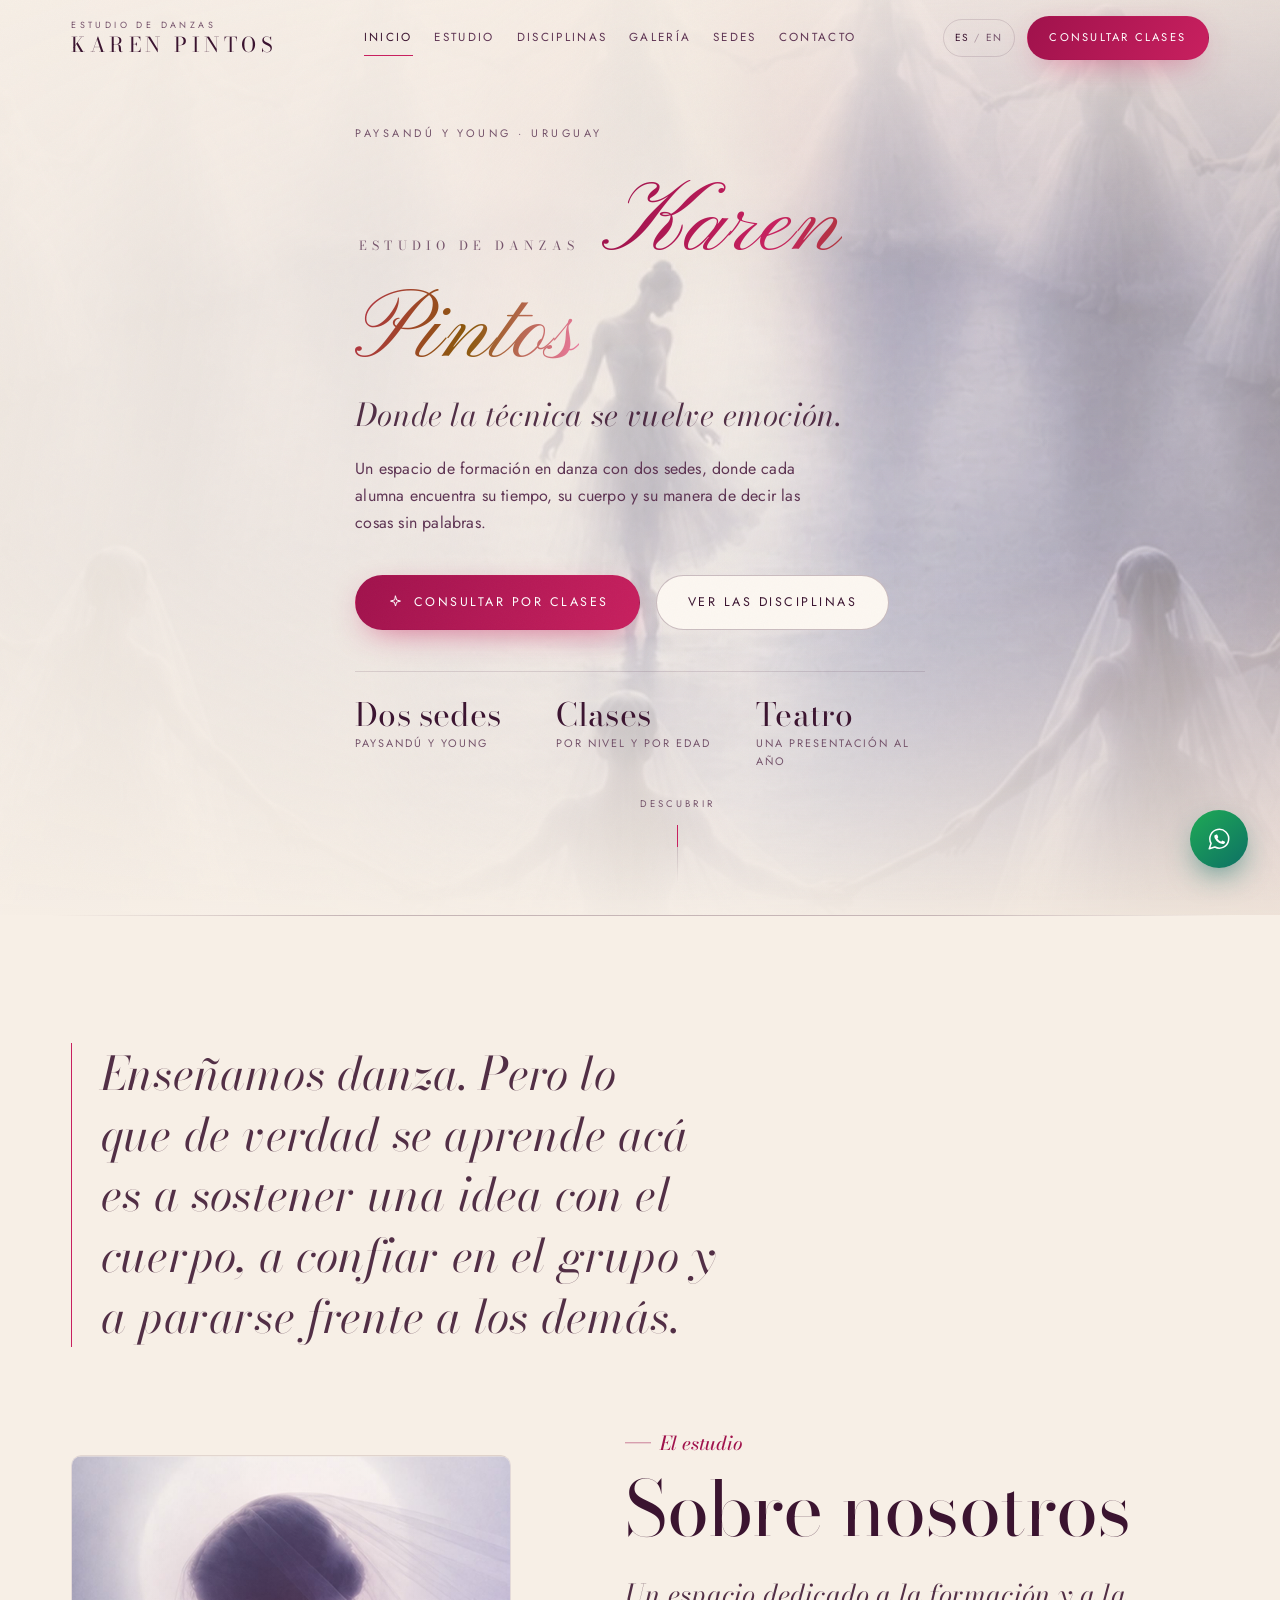
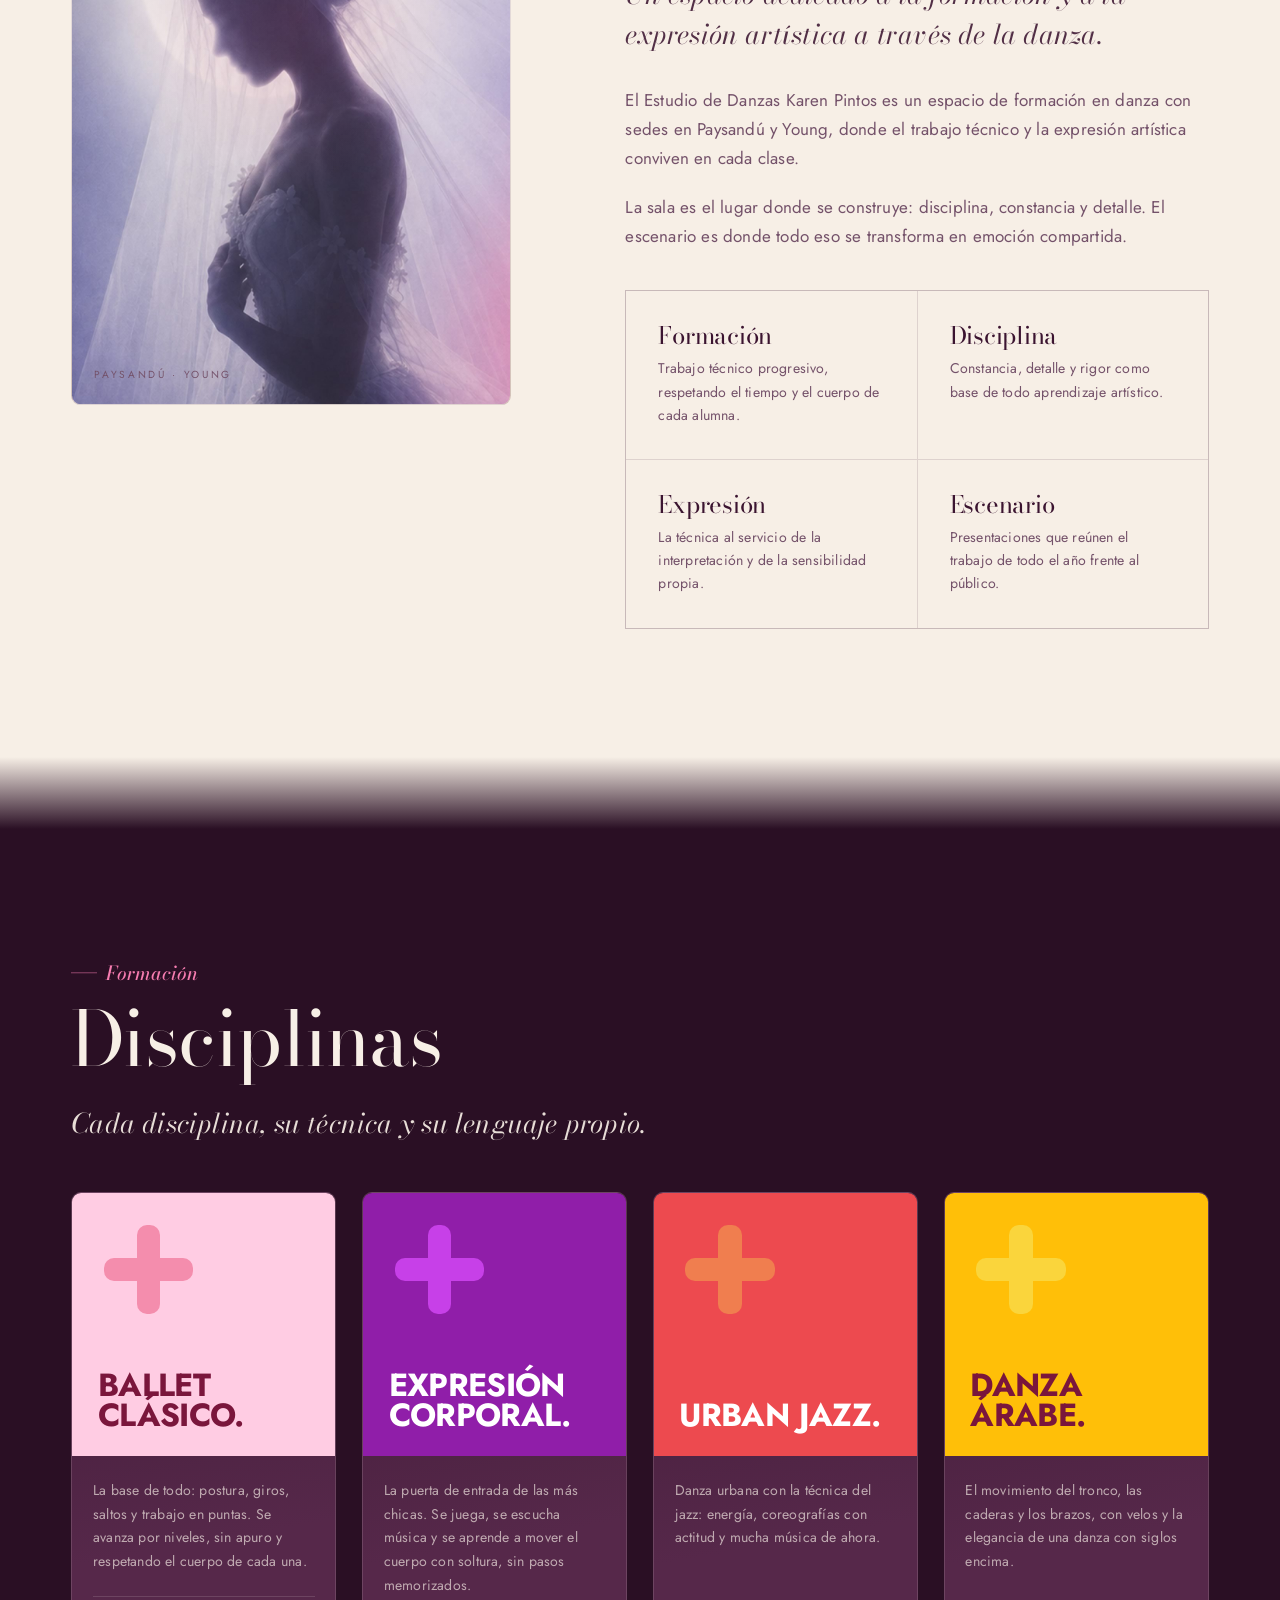
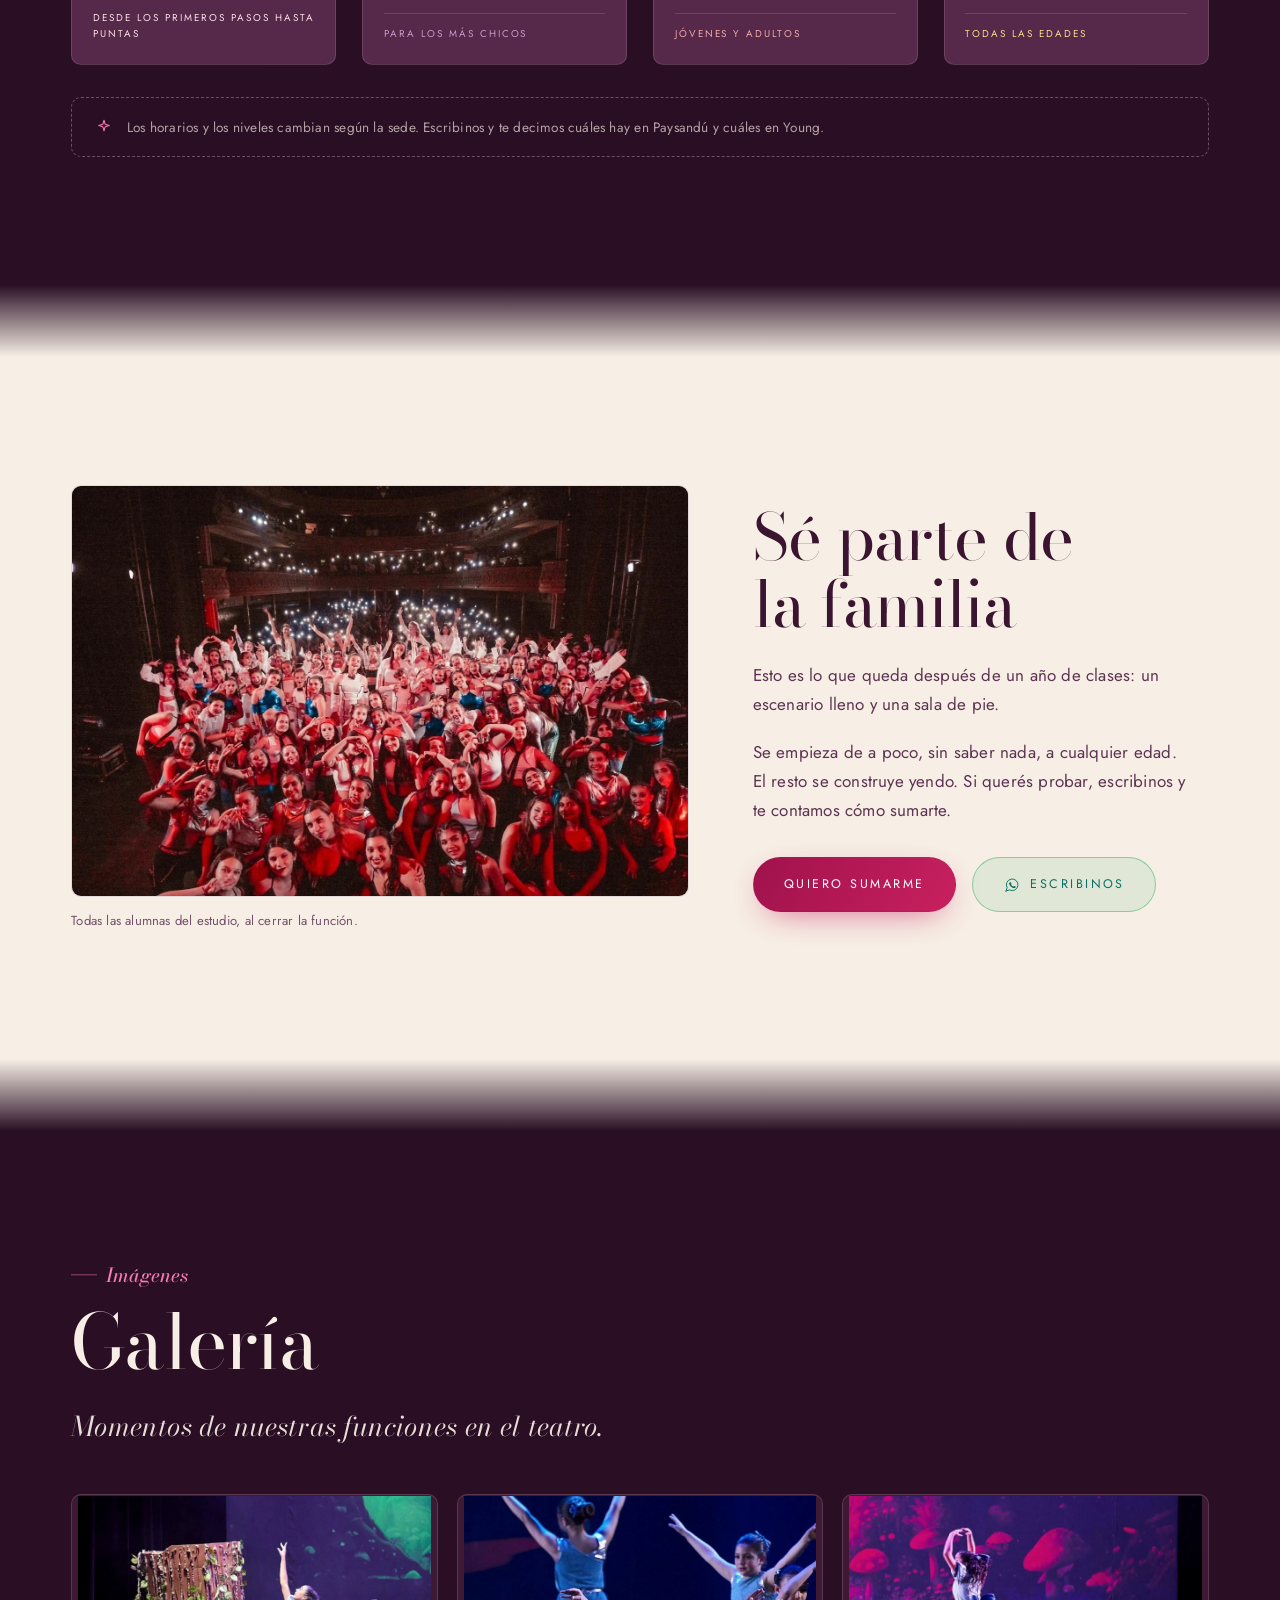
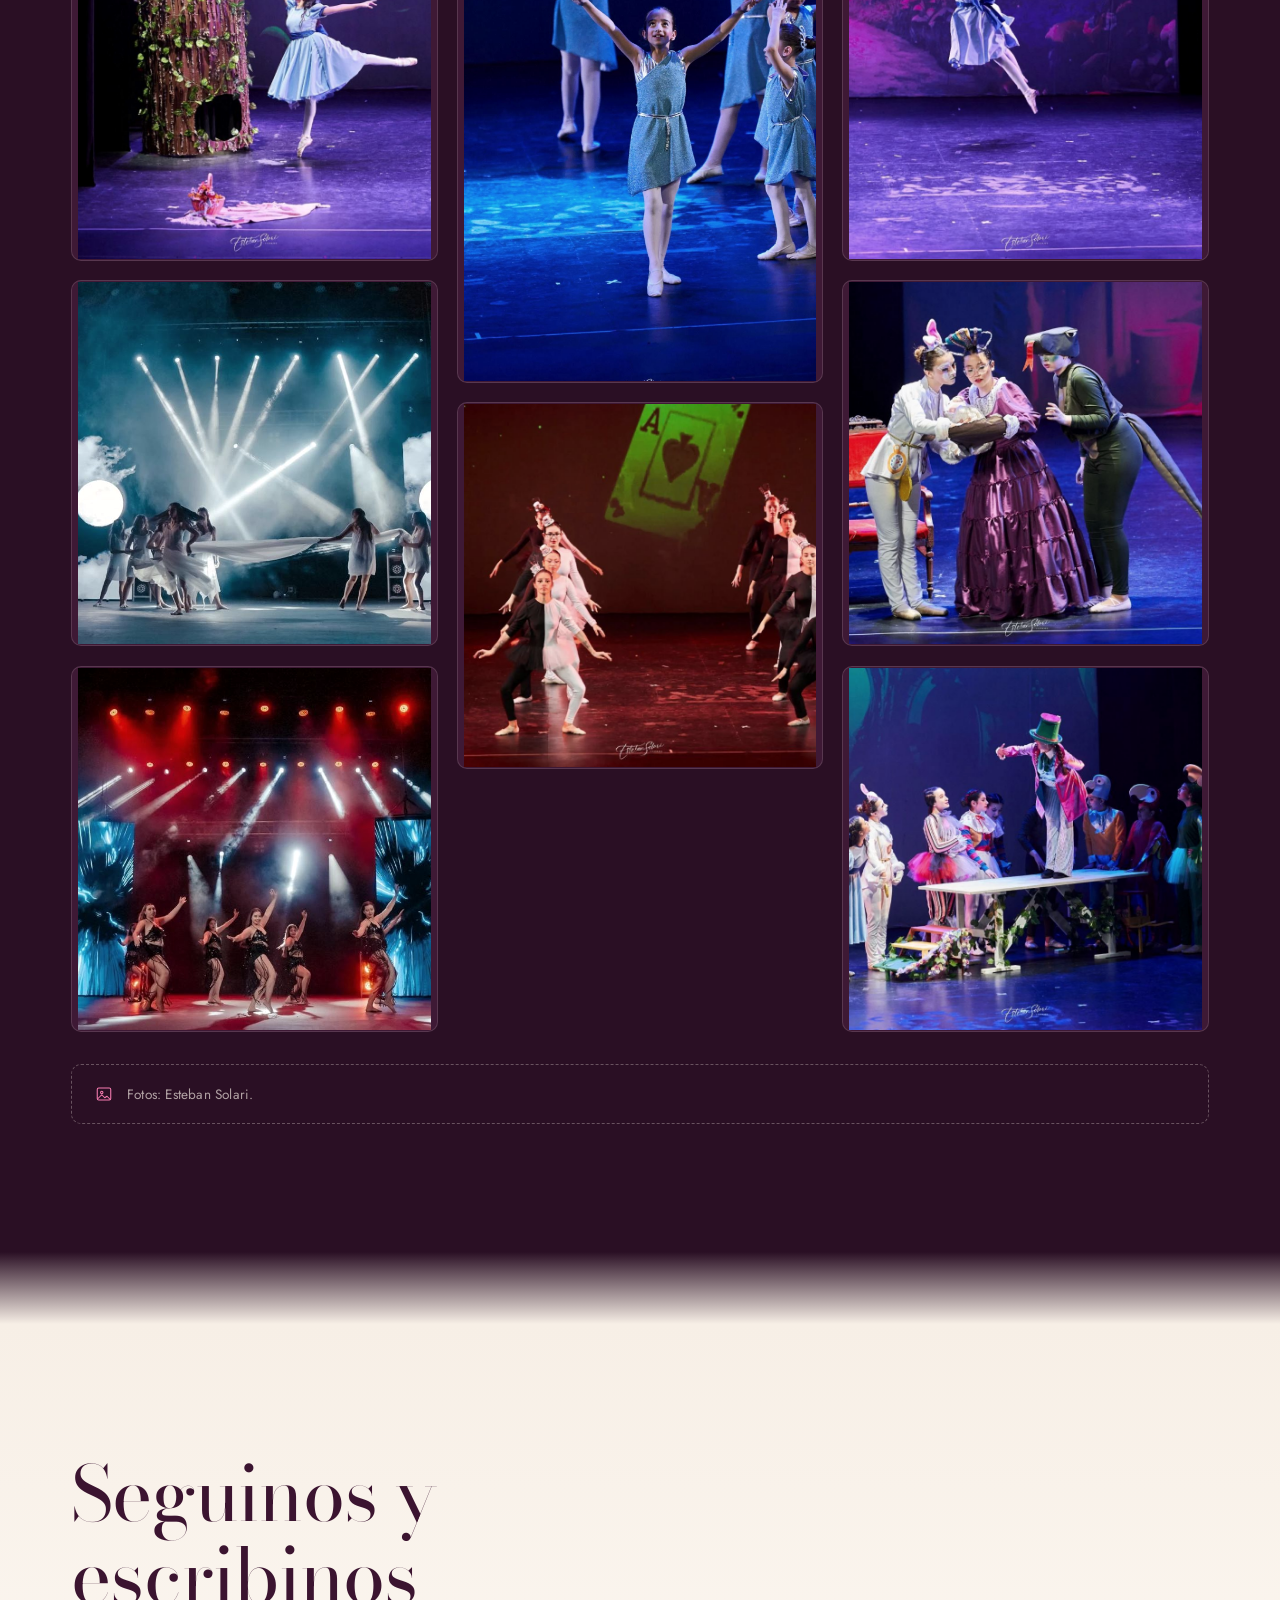
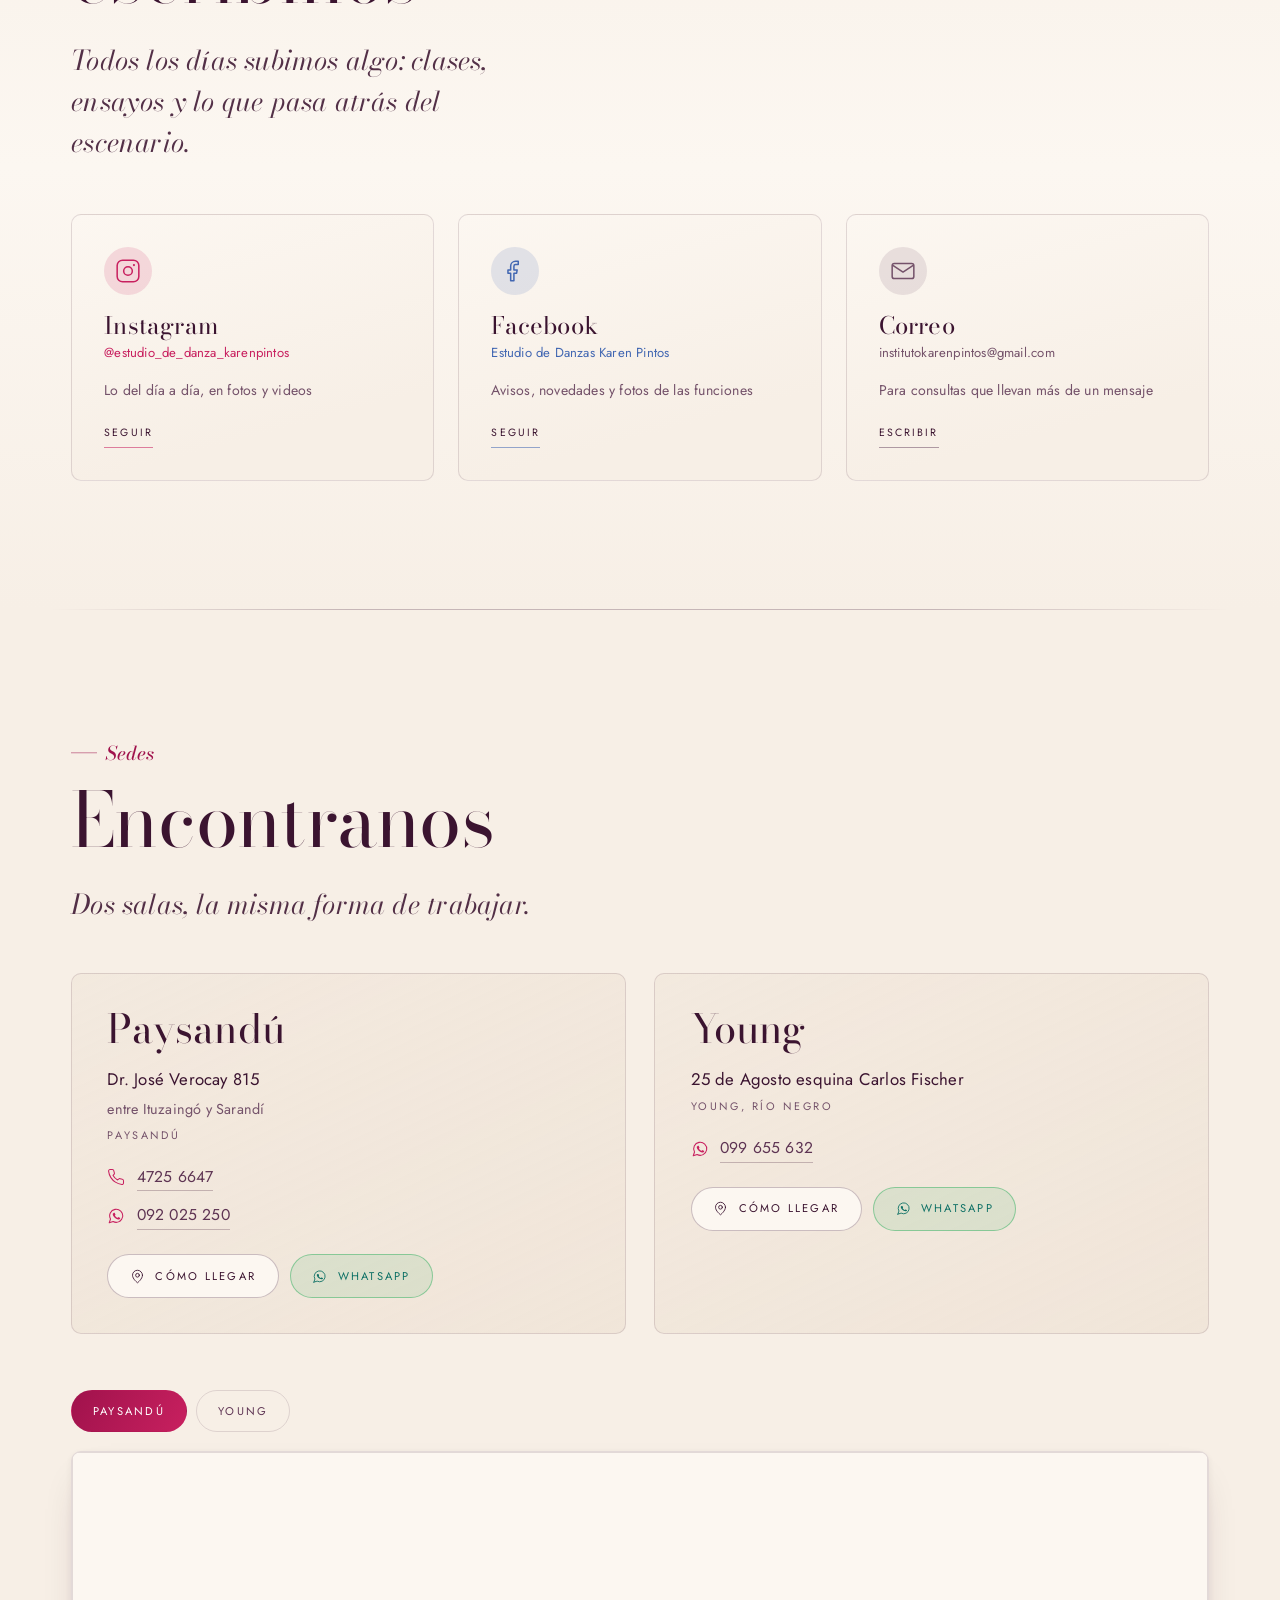
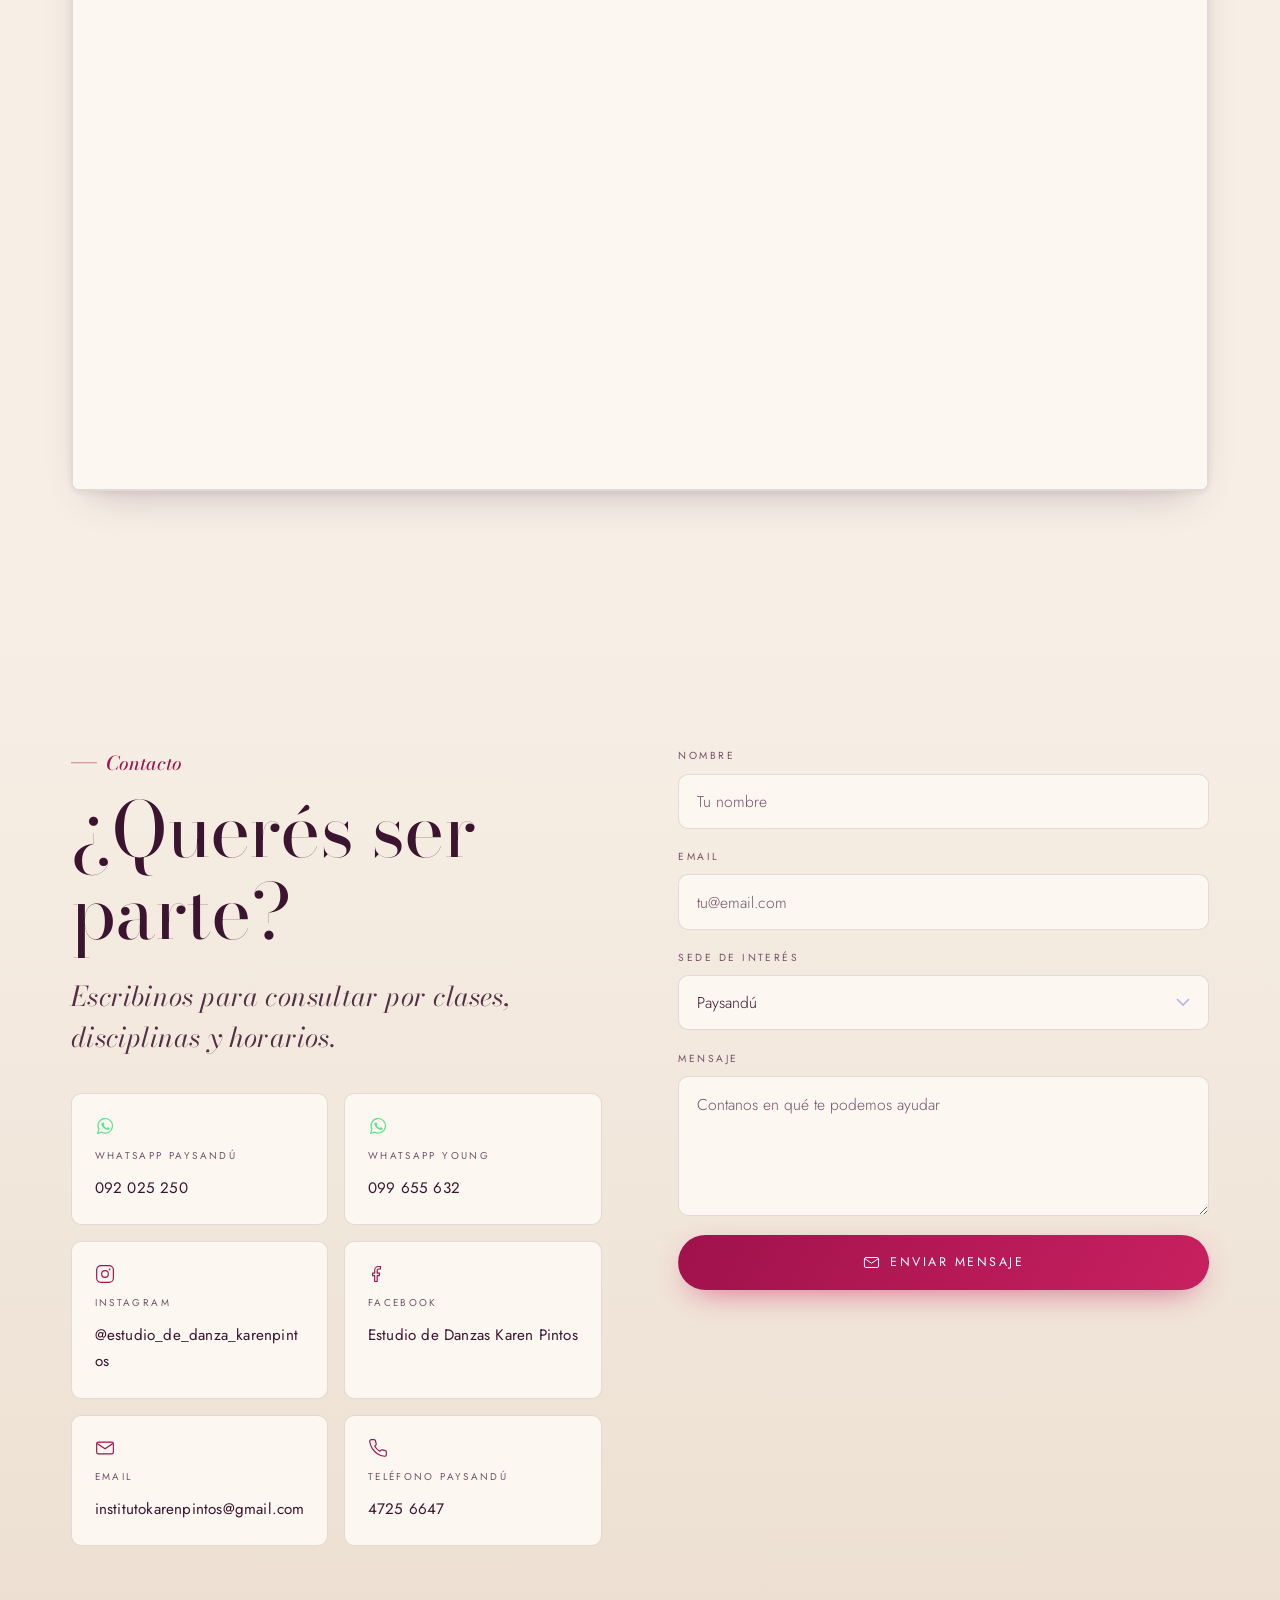
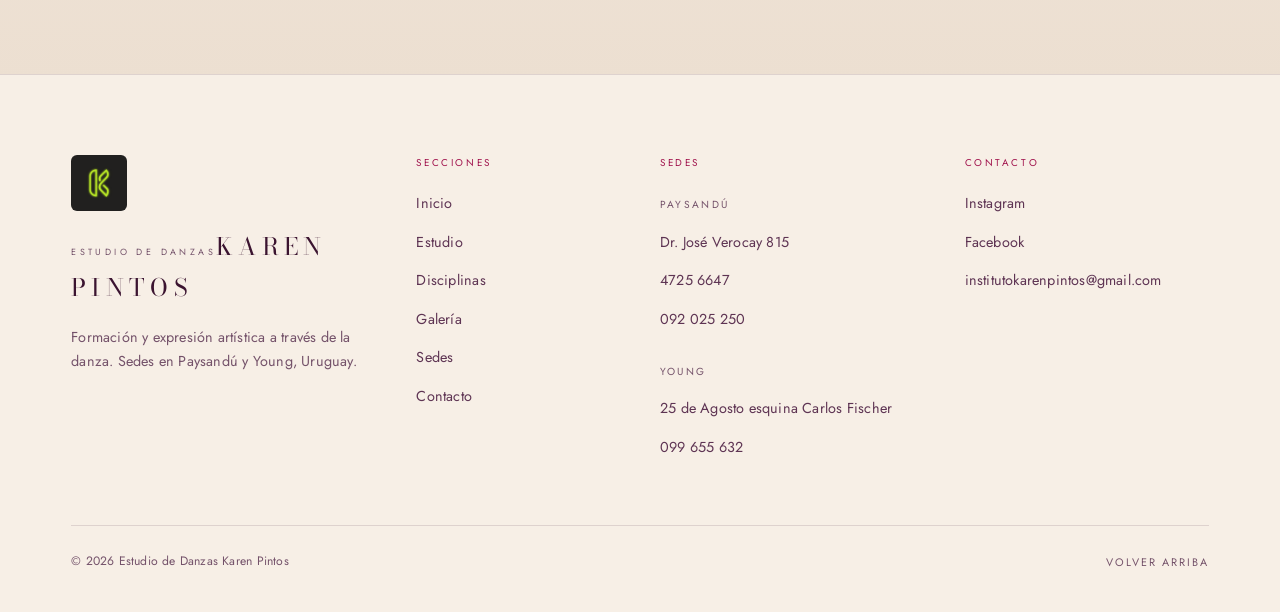
==== commit f91761d3: "Dos salas, letra de cartel y el inglés automático COLOR. El sitio estaba lavado y, peor, tenía tres " ====
--- a/index.html
+++ b/index.html
@@ -37,24 +37,25 @@
   <!-- Tipografías -->
   <link rel="preconnect" href="https://fonts.googleapis.com">
   <link rel="preconnect" href="https://fonts.gstatic.com" crossorigin>
-  <link href="https://fonts.googleapis.com/css2?family=Cormorant+Garamond:ital,wght@0,300;0,400;0,500;1,300;1,400&family=Jost:wght@200;300;400;500&family=Pinyon+Script&display=swap" rel="stylesheet">
+  <link href="https://fonts.googleapis.com/css2?family=Bodoni+Moda:ital,opsz,wght@0,6..96,400..700;1,6..96,400..600&family=Jost:wght@300;400;500&family=Pinyon+Script&display=swap" rel="stylesheet">
 
   <!-- Estilos, separados por apartado. El primero tiene todos los colores. -->
-  <link rel="stylesheet" href="assets/css/partes/01-variables.css?v=20261022b">
-  <link rel="stylesheet" href="assets/css/partes/02-base.css?v=20261022b">
-  <link rel="stylesheet" href="assets/css/partes/03-botones.css?v=20261022b">
-  <link rel="stylesheet" href="assets/css/partes/04-menu.css?v=20261022b">
-  <link rel="stylesheet" href="assets/css/partes/05-portada.css?v=20261022b">
-  <link rel="stylesheet" href="assets/css/partes/06-estudio.css?v=20261022b">
-  <link rel="stylesheet" href="assets/css/partes/06b-avisos.css?v=20261022b">
-  <link rel="stylesheet" href="assets/css/partes/07-eventos.css?v=20261022b">
-  <link rel="stylesheet" href="assets/css/partes/08-familia.css?v=20261022b">
-  <link rel="stylesheet" href="assets/css/partes/09-galeria.css?v=20261022b">
-  <link rel="stylesheet" href="assets/css/partes/09b-redes.css?v=20261022b">
-  <link rel="stylesheet" href="assets/css/partes/10-sedes-contacto.css?v=20261022b">
-  <link rel="stylesheet" href="assets/css/partes/11-pie.css?v=20261022b">
-  <link rel="stylesheet" href="assets/css/partes/12-animacion-responsive.css?v=20261022b">
-  <link rel="stylesheet" href="assets/css/partes/13-chat.css?v=20261022b">
+  <link rel="stylesheet" href="assets/css/partes/01-variables.css?v=20261022c">
+  <link rel="stylesheet" href="assets/css/partes/02-base.css?v=20261022c">
+  <link rel="stylesheet" href="assets/css/partes/02b-salas.css?v=20261022c">
+  <link rel="stylesheet" href="assets/css/partes/03-botones.css?v=20261022c">
+  <link rel="stylesheet" href="assets/css/partes/04-menu.css?v=20261022c">
+  <link rel="stylesheet" href="assets/css/partes/05-portada.css?v=20261022c">
+  <link rel="stylesheet" href="assets/css/partes/06-estudio.css?v=20261022c">
+  <link rel="stylesheet" href="assets/css/partes/06b-avisos.css?v=20261022c">
+  <link rel="stylesheet" href="assets/css/partes/07-eventos.css?v=20261022c">
+  <link rel="stylesheet" href="assets/css/partes/08-familia.css?v=20261022c">
+  <link rel="stylesheet" href="assets/css/partes/09-galeria.css?v=20261022c">
+  <link rel="stylesheet" href="assets/css/partes/09b-redes.css?v=20261022c">
+  <link rel="stylesheet" href="assets/css/partes/10-sedes-contacto.css?v=20261022c">
+  <link rel="stylesheet" href="assets/css/partes/11-pie.css?v=20261022c">
+  <link rel="stylesheet" href="assets/css/partes/12-animacion-responsive.css?v=20261022c">
+  <link rel="stylesheet" href="assets/css/partes/13-chat.css?v=20261022c">
 
   <!-- Datos estructurados (sólo información provista por el estudio) -->
   <script type="application/ld+json">
@@ -140,23 +141,23 @@
        El "?v=" del final fuerza a los navegadores a bajar la versión nueva.
        Si hacés un cambio y no lo ves online, cambiá ese número acá
        (también está en la hoja de estilos, arriba) y volvé a hacer push. -->
-  <script src="assets/js/siteData.js?v=20261022b"></script>
-  <script src="assets/js/icons.js?v=20261022b"></script>
-  <script src="assets/js/utils.js?v=20261022b"></script>
-  <script src="assets/js/components/navbar.js?v=20261022b"></script>
-  <script src="assets/js/components/hero.js?v=20261022b"></script>
-  <script src="assets/js/components/avisos.js?v=20261022b"></script>
-  <script src="assets/js/components/eventos.js?v=20261022b"></script>
-  <script src="assets/js/components/about.js?v=20261022b"></script>
-  <script src="assets/js/components/classes.js?v=20261022b"></script>
-  <script src="assets/js/components/gallery.js?v=20261022b"></script>
-  <script src="assets/js/components/redes.js?v=20261022b"></script>
-  <script src="assets/js/components/location.js?v=20261022b"></script>
-  <script src="assets/js/components/contact.js?v=20261022b"></script>
-  <script src="assets/js/components/familia.js?v=20261022b"></script>
-  <script src="assets/js/components/footer.js?v=20261022b"></script>
-  <script src="assets/js/components/whatsapp.js?v=20261022b"></script>
-  <script src="assets/js/components/chat.js?v=20261022b"></script>
-  <script src="assets/js/main.js?v=20261022b"></script>
+  <script src="assets/js/siteData.js?v=20261022c"></script>
+  <script src="assets/js/icons.js?v=20261022c"></script>
+  <script src="assets/js/utils.js?v=20261022c"></script>
+  <script src="assets/js/components/navbar.js?v=20261022c"></script>
+  <script src="assets/js/components/hero.js?v=20261022c"></script>
+  <script src="assets/js/components/avisos.js?v=20261022c"></script>
+  <script src="assets/js/components/eventos.js?v=20261022c"></script>
+  <script src="assets/js/components/about.js?v=20261022c"></script>
+  <script src="assets/js/components/classes.js?v=20261022c"></script>
+  <script src="assets/js/components/gallery.js?v=20261022c"></script>
+  <script src="assets/js/components/redes.js?v=20261022c"></script>
+  <script src="assets/js/components/location.js?v=20261022c"></script>
+  <script src="assets/js/components/contact.js?v=20261022c"></script>
+  <script src="assets/js/components/familia.js?v=20261022c"></script>
+  <script src="assets/js/components/footer.js?v=20261022c"></script>
+  <script src="assets/js/components/whatsapp.js?v=20261022c"></script>
+  <script src="assets/js/components/chat.js?v=20261022c"></script>
+  <script src="assets/js/main.js?v=20261022c"></script>
 </body>
 </html>
--- a/assets/css/partes/01-variables.css
+++ b/assets/css/partes/01-variables.css
@@ -5,17 +5,30 @@
    Todo lo demás los hereda de acá. Si cambiás un color en este
    archivo, cambia en toda la página de una sola vez.
 
-   Está en dos capas:
+   Está en tres capas:
      A) LA PALETA  -> los colores de la marca, con nombre.
      B) LOS USOS   -> para qué se usa cada uno (fondo, texto,
                       líneas, botones...). Salen de la paleta.
+     C) LA SALA DE NOCHE -> los mismos usos, pero en oscuro.
 
    Los colores de la paleta se escriben como tres números
    (rojo verde azul) y no con almohadilla, para poder usarlos
-   también translúcidos:  rgb(var(--rosa) / .4)  = rosa al 40%.
-
-   La página es CLARA: fondos de papel, tinta color ciruela,
-   rosa de la marca para lo importante y dorado para los avisos.
+   también translúcidos:  rgb(var(--carmin) / .4)  = carmín al 40%.
+
+   -------------------------------------------------------------
+   LA IDEA
+   El estudio tiene dos mundos y la página los alterna:
+
+     LA SALA DE DÍA   lino cálido, luz de ventana, tinta ciruela.
+                      Es donde se cuenta quiénes son.
+
+     LA SALA DE NOCHE ciruela profundo, luz de escenario.
+                      Es donde van las disciplinas, los eventos y
+                      las fotos: el color y las fotografías
+                      necesitan oscuridad alrededor para brillar.
+
+   Una sección entra en modo noche poniéndole la clase .noche
+   (ver 02b-salas.css). Adentro, todos los usos cambian solos.
    ============================================================= */
 
 :root {
@@ -24,29 +37,37 @@
      A) LA PALETA
      --------------------------------------------------------- */
 
-  /* Papeles: los fondos, del más claro al más tostado */
-  --marfil:        255 252 250;
-  --crema:         253 246 241;
-  --crema-honda:   247 234 228;
-  --arena:         238 221 213;
-
-  /* Tintas: el texto. Ciruela oscuro en vez de negro, más cálido */
-  --tinta:         45 20 42;
-  --tinta-media:   88 54 82;
-  --tinta-suave:   124 94 118;
-  --tinta-tenue:   148 120 143;
-
-  /* Rosas: el color de la marca, el que lleva la atención */
-  --rosa:          230 70 136;
-  --rosa-hondo:    206 46 116;   /* el rosa que lleva texto blanco encima */
-  --rosa-claro:    247 125 177;
-  --rosa-velo:     253 232 241;
-  --fucsia:        178 36 122;
-
-  /* Dorados: el segundo acento. Avisos, funciones y entradas */
-  --oro:           198 142 56;
-  --oro-claro:     238 194 118;
-  --oro-velo:      253 243 227;
+  /* Papeles: la pared del salón, de la luz a la sombra */
+  --lino:          247 239 230;
+  --lino-claro:    252 247 241;
+  --arena:         234 220 205;
+  --arena-honda:   216 196 177;
+
+  /* La sala de noche: el ciruela del telón */
+  --ciruela:        42 15 36;
+  --ciruela-media:  62 25 53;
+  --ciruela-clara:  86 40 74;
+
+  /* Tintas: el texto sobre papel. Ciruela, no negro */
+  --tinta:         59 20 48;
+  --tinta-media:   94 52 83;
+  --tinta-suave:  116 82 106;
+
+  /* Carmín: el color de la marca.
+     Este tono fue elegido para que sirva en los dos lados:
+     se lee sobre el lino Y aguanta texto blanco encima. */
+  --carmin:        200 32 95;
+  --carmin-hondo:  160 18 76;
+  --carmin-claro:  247 125 177;   /* para la sala de noche */
+  --carmin-velo:   250 228 237;
+
+  /* Ámbar: la luz del escenario. Eventos, funciones y entradas.
+     El ámbar vivo no se lee sobre papel: para texto sobre lino
+     está --ambar-tinta, que es el mismo color más hondo. */
+  --ambar:         232 163  61;
+  --ambar-claro:   247 203 128;
+  --ambar-tinta:   138  88  10;
+  --ambar-velo:    252 240 219;
 
   /* Neutros */
   --blanco-puro:   255 255 255;
@@ -60,8 +81,8 @@
   --disc-urban:         237  74  79;  --disc-urban-mas:     240 126  79;
   --disc-arabe:         255 191   8;  --disc-arabe-mas:     250 213  60;
 
-  /* Texto sobre un bloque claro (ballet) */
-  --disc-texto-oscuro:  150  32  77;
+  /* Texto sobre un bloque claro (ballet, árabe) */
+  --disc-texto-oscuro:  122  22  60;
 
   /* Azul de Facebook */
   --azul-facebook: 66 103 178;
@@ -78,48 +99,49 @@
      --------------------------------------------------------- */
 
   /* Fondos de la página */
-  --fondo:         rgb(var(--marfil));
-  --fondo-suave:   rgb(var(--crema));
-  --fondo-tostado: rgb(var(--crema-honda));
+  --fondo:         rgb(var(--lino));
+  --fondo-suave:   rgb(var(--lino-claro));
+  --fondo-tostado: rgb(var(--arena));
 
   /* Superficies: las tarjetas y los recuadros que se apoyan encima */
-  --superficie:    rgb(var(--blanco-puro));
-  --superficie-2:  rgb(var(--crema));
+  --superficie:    rgb(var(--lino-claro));
+  --superficie-2:  rgb(var(--lino));
   --fondo-panel:   linear-gradient(155deg,
-                     rgb(var(--blanco-puro)),
-                     rgb(var(--crema)) 100%);
-  --fondo-vidrio:  rgb(var(--blanco-puro) / .82);
-  --velo-tinta:    rgb(var(--tinta) / .04);
-  --velo-tinta-2:  rgb(var(--tinta) / .07);
+                     rgb(var(--lino-claro)),
+                     rgb(var(--lino)) 100%);
+  --fondo-vidrio:  rgb(var(--lino) / .9);
+  --velo-tinta:    rgb(var(--tinta) / .05);
+  --velo-tinta-2:  rgb(var(--tinta) / .09);
 
   /* Textos */
   --texto:         rgb(var(--tinta-media));
   --texto-suave:   rgb(var(--tinta-suave));
-  --texto-tenue:   rgb(var(--tinta-tenue));
+  --texto-tenue:   rgb(var(--tinta-suave));
   --texto-fuerte:  rgb(var(--tinta));
-  --texto-destacado: rgb(var(--tinta) / .84);
+  --texto-destacado: rgb(var(--tinta) / .88);
 
   /* Líneas y bordes */
-  --linea:         rgb(var(--tinta) / .1);
-  --linea-fuerte:  rgb(var(--tinta) / .2);
+  --linea:         rgb(var(--tinta) / .13);
+  --linea-fuerte:  rgb(var(--tinta) / .26);
 
   /* Acento (la marca) */
-  --acento:        rgb(var(--rosa));
-  --acento-claro:  rgb(var(--rosa-claro));
-  --acento-hondo:  rgb(var(--fucsia));
-  --acento-velo:   rgb(var(--rosa-velo));
-  --acento-borde:  rgb(var(--rosa) / .34);
+  --acento:        rgb(var(--carmin));
+  --acento-claro:  rgb(var(--carmin-claro));
+  --acento-hondo:  rgb(var(--carmin-hondo));
+  --acento-velo:   rgb(var(--carmin-velo));
+  --acento-borde:  rgb(var(--carmin) / .32);
+  --acento-solido: rgb(var(--carmin));
   --sobre-acento:  rgb(var(--blanco-puro));
-  --acento-solido: rgb(var(--rosa-hondo));
-  --degradado-acento: linear-gradient(120deg,
-                        rgb(var(--fucsia)),
-                        rgb(var(--rosa-hondo)) 100%);
+  --degradado-acento: linear-gradient(118deg,
+                        rgb(var(--carmin-hondo)),
+                        rgb(var(--carmin)) 100%);
 
   /* Segundo acento: avisos, fechas y entradas */
-  --realce:        rgb(var(--oro));
-  --realce-claro:  rgb(var(--oro-claro));
-  --realce-velo:   rgb(var(--oro-velo));
-  --realce-borde:  rgb(var(--oro) / .4);
+  --realce:        rgb(var(--ambar-tinta));
+  --realce-vivo:   rgb(var(--ambar));
+  --realce-claro:  rgb(var(--ambar-claro));
+  --realce-velo:   rgb(var(--ambar-velo));
+  --realce-borde:  rgb(var(--ambar) / .55);
 
   /* WhatsApp */
   --wa:            rgb(var(--verde));
@@ -129,62 +151,125 @@
   --wa-degradado:  linear-gradient(140deg,
                      rgb(var(--verde)), rgb(var(--verde-oscuro)));
 
-  /* Sombras: en una página clara tienen que ser suaves y cálidas */
-  --sombra-suave:  0 1px 2px rgb(var(--tinta) / .04),
-                   0 6px 16px -10px rgb(var(--tinta) / .14);
-  --sombra-media:  0 2px 4px rgb(var(--tinta) / .04),
-                   0 14px 32px -16px rgb(var(--tinta) / .2);
-  --sombra-honda:  0 4px 8px rgb(var(--tinta) / .05),
-                   0 30px 70px -30px rgb(var(--tinta) / .3);
-  --sombra-acento: 0 10px 28px -12px rgb(var(--rosa) / .6);
+  /* Sombras.
+     NO se le ponen a todo: una página donde cada tarjeta flota
+     igual que la de al lado queda plana. Se usan sólo donde algo
+     de verdad se levanta: lo que se abre, lo que se agranda. */
+  --sombra-suave:  0 1px 2px rgb(var(--tinta) / .05),
+                   0 8px 20px -12px rgb(var(--tinta) / .2);
+  --sombra-media:  0 2px 6px rgb(var(--tinta) / .06),
+                   0 18px 40px -20px rgb(var(--tinta) / .3);
+  --sombra-honda:  0 4px 10px rgb(var(--tinta) / .08),
+                   0 36px 80px -34px rgb(var(--tinta) / .45);
+  --sombra-acento: 0 10px 26px -12px rgb(var(--carmin) / .55);
 
   /* Atmósfera: los halos de color del fondo de las secciones */
-  --atmosfera-1:   rgb(var(--rosa) / .1);
-  --atmosfera-2:   rgb(var(--oro) / .11);
+  --atmosfera-1:   rgb(var(--carmin) / .11);
+  --atmosfera-2:   rgb(var(--ambar) / .16);
 
   /* Velos para poner texto ENCIMA DE UNA FOTO.
-     Son oscuros a propósito, en cualquier tema: una foto necesita
+     Son oscuros a propósito, en cualquier sala: una foto necesita
      que la tapemos un poco para que se lea lo que va arriba. */
-  --velo-foto-fuerte: rgb(var(--tinta) / .74);
-  --velo-foto-medio:  rgb(var(--tinta) / .46);
-  --velo-foto-leve:   rgb(var(--tinta) / .2);
+  --velo-foto-fuerte: rgb(var(--ciruela) / .8);
+  --velo-foto-medio:  rgb(var(--ciruela) / .5);
+  --velo-foto-leve:   rgb(var(--ciruela) / .22);
   --sobre-foto:       rgb(var(--blanco-puro));
 
-  /* El fondo oscuro de la galería a pantalla completa */
-  --fondo-visor:   rgb(var(--tinta) / .96);
-
-  /* Sobre la foto de portada: el velo claro que deja leer el texto.
-     La portada es clara, así que el velo aclara en vez de oscurecer. */
+  /* El fondo de la galería a pantalla completa */
+  --fondo-visor:   rgb(var(--ciruela) / .97);
+
+  /* Sobre la foto de portada: el velo que deja leer el texto.
+     La portada es de día, así que el velo aclara. */
   --velo-portada:
     linear-gradient(100deg,
-      rgb(var(--marfil) / .96) 0%,
-      rgb(var(--marfil) / .88) 34%,
-      rgb(var(--marfil) / .42) 62%,
-      rgb(var(--crema-honda) / .5) 100%),
+      rgb(var(--lino) / .97) 0%,
+      rgb(var(--lino) / .9) 32%,
+      rgb(var(--lino) / .42) 60%,
+      rgb(var(--arena) / .55) 100%),
     linear-gradient(180deg,
-      rgb(var(--marfil) / .72) 0%,
-      transparent 30%, transparent 62%,
-      rgb(var(--marfil) / .92) 100%);
+      rgb(var(--lino) / .76) 0%,
+      transparent 30%, transparent 60%,
+      rgb(var(--lino) / .95) 100%);
 
 
   /* ---------------------------------------------------------
      C) TIPOGRAFÍAS, MEDIDAS Y MOVIMIENTO
      --------------------------------------------------------- */
-  --serif:  'Cormorant Garamond', Georgia, 'Times New Roman', serif;
+
+  /* Bodoni es la letra de los programas de teatro y de los
+     carteles de ballet: tiene mucho contraste entre el trazo
+     grueso y el fino, así que se planta incluso en claro. */
+  --serif:  'Bodoni Moda', 'Didot', 'Times New Roman', serif;
   --sans:   'Jost', 'Segoe UI', system-ui, -apple-system, sans-serif;
-  --script: 'Pinyon Script', 'Cormorant Garamond', cursive;
+  --script: 'Pinyon Script', 'Bodoni Moda', cursive;
 
   --ancho:     1240px;
   --gutter:    clamp(1.25rem, 4vw, 3.5rem);
   --seccion-y: clamp(4.5rem, 10vw, 8.5rem);
   --nav-h:     76px;
 
-  /* Esquinas: una sola medida para todo, así nada queda disparejo */
-  --radio:       14px;
-  --radio-peq:   9px;
-  --radio-grande: 22px;
+  /* Esquinas. Tres medidas con sentido distinto, no una sola
+     para todo: lo que es una foto, lo que es un recuadro y lo
+     que es una pastilla no deberían redondear igual. */
+  --radio:        10px;
+  --radio-peq:    6px;
+  --radio-grande: 20px;
 
   --ease:  cubic-bezier(.22, .61, .36, 1);
   --lento: .9s;
   --medio: .55s;
 }
+
+
+/* =============================================================
+   LA SALA DE NOCHE
+   -------------------------------------------------------------
+   Cualquier sección con la clase .noche cambia de mundo. No hay
+   que reescribir ni un estilo: como todo hereda de los usos, con
+   redefinirlos acá adentro alcanza.
+   ============================================================= */
+.noche {
+  --fondo:         rgb(var(--ciruela));
+  --fondo-suave:   rgb(var(--ciruela-media));
+  --fondo-tostado: rgb(var(--ciruela-media));
+
+  --superficie:    rgb(var(--ciruela-media));
+  --superficie-2:  rgb(var(--ciruela-clara));
+  --fondo-panel:   linear-gradient(155deg,
+                     rgb(var(--ciruela-media)),
+                     rgb(var(--ciruela)) 100%);
+  --fondo-vidrio:  rgb(var(--ciruela) / .88);
+  --velo-tinta:    rgb(var(--lino) / .06);
+  --velo-tinta-2:  rgb(var(--lino) / .1);
+
+  --texto:         rgb(var(--lino) / .82);
+  --texto-suave:   rgb(var(--lino) / .66);
+  --texto-tenue:   rgb(var(--lino) / .55);
+  --texto-fuerte:  rgb(var(--lino));
+  --texto-destacado: rgb(var(--lino) / .92);
+
+  --linea:         rgb(var(--lino) / .14);
+  --linea-fuerte:  rgb(var(--lino) / .3);
+
+  /* De noche el carmín oscuro no se ve: manda el claro */
+  --acento:        rgb(var(--carmin-claro));
+  --acento-hondo:  rgb(var(--carmin-claro));
+  --acento-claro:  rgb(var(--carmin-claro));
+  --acento-velo:   rgb(var(--carmin) / .2);
+  --acento-borde:  rgb(var(--carmin-claro) / .45);
+
+  --realce:        rgb(var(--ambar));
+  --realce-claro:  rgb(var(--ambar-claro));
+  --realce-velo:   rgb(var(--ambar) / .15);
+  --realce-borde:  rgb(var(--ambar) / .5);
+
+  --wa-texto:      rgb(var(--verde-brillo));
+  --wa-velo:       rgb(var(--verde) / .14);
+
+  --atmosfera-1:   rgb(var(--carmin) / .22);
+  --atmosfera-2:   rgb(var(--ambar) / .14);
+
+  --sombra-suave:  0 2px 10px -4px rgb(var(--negro) / .5);
+  --sombra-media:  0 18px 44px -22px rgb(var(--negro) / .7);
+  --sombra-honda:  0 36px 90px -36px rgb(var(--negro) / .85);
+}
--- a/assets/css/partes/02b-salas.css
+++ b/assets/css/partes/02b-salas.css
@@ -0,0 +1,67 @@
+/* ---------- 2b. LAS SALAS ----------
+   Qué secciones van de día y cuáles de noche.
+
+   La regla es por contenido, no por decoración:
+   van de noche las partes donde lo que manda es el COLOR o la
+   FOTOGRAFÍA — las disciplinas (que tienen sus colores fuertes),
+   los eventos (que son el teatro) y la galería. Sobre el ciruela
+   esas cosas se ven; sobre papel claro se apagan.
+
+   Va de día todo lo que es TEXTO para leer: quiénes somos, la
+   familia, las sedes y el contacto.
+
+   La clase .noche está definida en 01-variables.css y lo único
+   que hace es cambiar el significado de los colores adentro. */
+
+#disciplinas,
+#eventos,
+#galeria {
+  background: var(--fondo);
+  color: var(--texto);
+}
+
+/* El borde entre una sala y la otra. En vez de una línea seca,
+   una transición corta: el papel se oscurece hacia el telón. */
+.sala-borde {
+  height: clamp(2.5rem, 6vw, 4.5rem);
+  margin: 0;
+  border: 0;
+}
+.sala-borde--entra {
+  background: linear-gradient(180deg, rgb(var(--lino)), rgb(var(--ciruela)));
+}
+.sala-borde--sale {
+  background: linear-gradient(180deg, rgb(var(--ciruela)), rgb(var(--lino)));
+}
+
+/* Dos secciones de noche seguidas no llevan borde en el medio:
+   es una sola sala larga. */
+.noche + .noche { border-top: 1px solid rgb(var(--lino) / .08); }
+
+/* La línea fina de arriba de cada sección sólo tiene sentido
+   entre secciones del mismo mundo. */
+.noche.seccion--linea::before { opacity: .5; }
+
+/* ---------- LA ETIQUETA DE SECCIÓN ----------
+   Antes era mayúsculas muy espaciadas, que es el recurso más
+   trillado que hay. Ahora es parte de la voz tipográfica:
+   la misma Bodoni de los títulos, en bastardilla y en carmín,
+   colgando a la izquierda del título. */
+.eyebrow {
+  display: inline-flex; align-items: baseline; gap: .55rem;
+  font-family: var(--serif);
+  font-size: clamp(1rem, 1.8vw, 1.2rem);
+  font-style: italic;
+  font-weight: 500;
+  letter-spacing: 0;
+  text-transform: none;
+  color: var(--acento-hondo);
+  margin: 0 0 .5rem;
+}
+.eyebrow::before {
+  content: '';
+  width: 1.6rem; height: 1px;
+  background: currentColor;
+  opacity: .5;
+  transform: translateY(-.35em);
+}
--- a/assets/css/partes/03-botones.css
+++ b/assets/css/partes/03-botones.css
@@ -21,7 +21,7 @@
 .btn:hover .ico { transform: translateX(3px); }
 
 /* Fantasma / secundario */
-.btn--ghost { background: var(--superficie); box-shadow: var(--sombra-suave); }
+.btn--ghost { background: var(--superficie); }
 .btn--ghost:hover {
   border-color: var(--texto-suave);
   background: rgb(var(--tinta) / .1);
@@ -32,7 +32,7 @@
   border-color: transparent;
   background: var(--degradado-acento);
   color: var(--sobre-acento);
-  box-shadow: 0 10px 34px -14px rgb(var(--rosa) / .85);
+  box-shadow: 0 10px 34px -14px rgb(var(--carmin) / .85);
 }
 .btn--primario::after {
   content: '';
@@ -41,7 +41,7 @@
   transform: translateX(-110%);
   transition: transform .9s var(--ease);
 }
-.btn--primario:hover { box-shadow: 0 16px 44px -12px rgb(var(--rosa) / .95); }
+.btn--primario:hover { box-shadow: 0 16px 44px -12px rgb(var(--carmin) / .95); }
 .btn--primario:hover::after { transform: translateX(110%); }
 
 /* Texto con línea */
--- a/assets/css/partes/05-portada.css
+++ b/assets/css/partes/05-portada.css
@@ -16,20 +16,20 @@
   background:
     radial-gradient(58% 50% at 46% 12%, var(--atmosfera-1), transparent 70%),
     radial-gradient(44% 44% at 86% 72%, var(--atmosfera-2), transparent 72%),
-    radial-gradient(70% 60% at 10% 76%, rgb(var(--crema-honda) / .9), transparent 76%),
+    radial-gradient(70% 60% at 10% 76%, rgb(var(--arena) / .9), transparent 76%),
     linear-gradient(180deg, var(--fondo) 0%, var(--fondo-suave) 40%, var(--fondo-tostado) 72%, var(--fondo-suave) 100%);
 }
 /* Piso del escenario */
 .hero__fondo::after {
   content: ''; position: absolute; left: 0; right: 0; bottom: 0; height: 34%;
-  background: linear-gradient(180deg, transparent, rgb(var(--crema-honda) / .72) 58%, var(--fondo));
+  background: linear-gradient(180deg, transparent, rgb(var(--arena) / .72) 58%, var(--fondo));
 }
 
 /* Rayos de luz atravesando el humo */
 .haz {
   position: absolute; top: -18%; z-index: -2;
   width: 46vw; height: 130%;
-  background: linear-gradient(180deg, rgb(var(--rosa-claro) / .3), rgb(var(--rosa-claro) / .07) 45%, transparent 78%);
+  background: linear-gradient(180deg, rgb(var(--carmin-claro) / .3), rgb(var(--carmin-claro) / .07) 45%, transparent 78%);
   filter: blur(34px);
   transform-origin: top center;
   mix-blend-mode: multiply;
@@ -37,10 +37,10 @@
 }
 .haz--1 { left: 4%;  transform: rotate(13deg);  animation: respira 13s var(--ease) infinite; }
 .haz--2 { left: 34%; width: 30vw; transform: rotate(-5deg);
-  background: linear-gradient(180deg, rgb(var(--oro-claro) / .3), rgb(var(--oro-claro) / .06) 50%, transparent 80%);
+  background: linear-gradient(180deg, rgb(var(--ambar-claro) / .3), rgb(var(--ambar-claro) / .06) 50%, transparent 80%);
   animation: respira 17s var(--ease) infinite reverse; }
 .haz--3 { right: 2%; transform: rotate(-16deg);
-  background: linear-gradient(180deg, rgb(var(--rosa) / .18), rgb(var(--rosa) / .03) 50%, transparent 80%);
+  background: linear-gradient(180deg, rgb(var(--carmin) / .18), rgb(var(--carmin) / .03) 50%, transparent 80%);
   animation: respira 15s var(--ease) infinite 2s; }
 
 @keyframes respira {
@@ -63,8 +63,8 @@
   position: absolute; inset: 0; z-index: -1;
   pointer-events: none;
   background:
-    linear-gradient(100deg, rgb(var(--marfil) / .96) 0%, rgb(var(--marfil) / .88) 34%, rgb(var(--marfil) / .4) 62%, rgb(var(--crema-honda) / .48) 100%),
-    linear-gradient(180deg, rgb(var(--marfil) / .74) 0%, transparent 30%, transparent 60%, rgb(var(--marfil) / .94) 100%);
+    linear-gradient(100deg, rgb(var(--lino) / .96) 0%, rgb(var(--lino) / .88) 34%, rgb(var(--lino) / .4) 62%, rgb(var(--arena) / .48) 100%),
+    linear-gradient(180deg, rgb(var(--lino) / .74) 0%, transparent 30%, transparent 60%, rgb(var(--lino) / .94) 100%);
 }
 
 
@@ -73,7 +73,7 @@
   position: absolute; z-index: -1;
   width: 4px; height: 4px; border-radius: 50%;
   background: var(--acento-claro);
-  box-shadow: 0 0 10px 2px rgb(var(--rosa) / .4);
+  box-shadow: 0 0 10px 2px rgb(var(--carmin) / .4);
   opacity: 0;
   animation: flotar 12s linear infinite;
 }
@@ -98,9 +98,9 @@
 .hero__etiqueta {
   display: inline-flex; align-items: center; gap: .6rem;
   padding: .42rem 1rem;
-  border: 1px solid rgb(var(--rosa) / .4);
+  border: 1px solid rgb(var(--carmin) / .4);
   border-radius: 999px;
-  background: rgb(var(--rosa) / .09);
+  background: rgb(var(--carmin) / .09);
   font-size: .63rem; letter-spacing: .26em; text-transform: uppercase;
   color: var(--acento-hondo);
   margin-bottom: 1.4rem;
@@ -225,15 +225,15 @@
   display: inline-flex; align-items: center; gap: .7rem;
   padding: .5rem 1.1rem .5rem .9rem;
   margin-bottom: 2rem;
-  border: 1px solid rgb(var(--rosa) / .4); border-radius: 999px;
-  background: rgb(var(--rosa) / .09);
+  border: 1px solid rgb(var(--carmin) / .4); border-radius: 999px;
+  background: rgb(var(--carmin) / .09);
   backdrop-filter: blur(8px);
   font-size: .72rem; letter-spacing: .14em; text-transform: uppercase;
   color: var(--texto-fuerte);
   transition: border-color .4s var(--ease), background-color .4s var(--ease), transform .4s var(--ease);
 }
 .aviso:hover {
-  border-color: var(--acento); background: rgb(var(--rosa) / .17);
+  border-color: var(--acento); background: rgb(var(--carmin) / .17);
   transform: translateY(-2px);
 }
 .aviso .ico { color: var(--acento-hondo); transition: transform .4s var(--ease); }
@@ -241,13 +241,13 @@
 .aviso__punto {
   width: 7px; height: 7px; border-radius: 50%;
   background: var(--acento);
-  box-shadow: 0 0 0 0 rgb(var(--rosa) / .7);
+  box-shadow: 0 0 0 0 rgb(var(--carmin) / .7);
   animation: latido 2.4s infinite;
 }
 @keyframes latido {
-  0%   { box-shadow: 0 0 0 0 rgb(var(--rosa) / .7); }
-  70%  { box-shadow: 0 0 0 9px rgb(var(--rosa) / 0); }
-  100% { box-shadow: 0 0 0 0 rgb(var(--rosa) / 0); }
+  0%   { box-shadow: 0 0 0 0 rgb(var(--carmin) / .7); }
+  70%  { box-shadow: 0 0 0 9px rgb(var(--carmin) / 0); }
+  100% { box-shadow: 0 0 0 0 rgb(var(--carmin) / 0); }
 }
 .aviso__obra { font-family: var(--serif); font-size: .95rem; letter-spacing: .04em; text-transform: none; }
 .aviso__sep { width: 1px; height: 13px; background: var(--linea-fuerte); }
@@ -258,10 +258,10 @@
 .reloj {
   margin-bottom: clamp(3rem, 6vw, 4.5rem);
   padding: clamp(1.8rem, 4vw, 2.6rem);
-  border: 1px solid var(--linea); border-radius: var(--radio); box-shadow: var(--sombra-suave);
+  border: 1px solid var(--linea); border-radius: var(--radio);
   background:
-    radial-gradient(120% 160% at 15% 0%, rgb(var(--fucsia) / .2), transparent 60%),
-    linear-gradient(150deg, rgb(var(--crema-honda) / .34), rgb(var(--crema-honda) / .5));
+    radial-gradient(120% 160% at 15% 0%, rgb(var(--carmin-hondo) / .2), transparent 60%),
+    linear-gradient(150deg, rgb(var(--arena) / .34), rgb(var(--arena) / .5));
 }
 .reloj__titulo {
   display: flex; align-items: center; gap: .6rem;
--- a/assets/css/partes/06-estudio.css
+++ b/assets/css/partes/06-estudio.css
@@ -67,9 +67,9 @@
    --color-disc y el tono del "+" en --color-mas. */
 .tarjeta {
   --color-disc: var(--tinta-suave);
-  --color-mas: var(--tinta-tenue);
+  --color-mas: var(--tinta-suave);
   display: flex; flex-direction: column;
-  border: 1px solid var(--linea); border-radius: var(--radio); box-shadow: var(--sombra-suave);
+  border: 1px solid var(--linea); border-radius: var(--radio);
   overflow: hidden;
   background: linear-gradient(170deg, var(--superficie), var(--superficie-2) 72%);
   transition: transform .5s var(--ease), border-color .5s var(--ease), box-shadow .5s var(--ease);
@@ -125,7 +125,7 @@
   font-size: .62rem; letter-spacing: .2em; text-transform: uppercase;
   /* El color de la disciplina, aclarado para que se lea sobre el fondo oscuro */
   color: var(--texto-destacado);
-  color: color-mix(in srgb, rgb(var(--color-disc)) 55%, white);
+  color: color-mix(in srgb, rgb(var(--color-disc)) 42%, rgb(var(--lino)));
   padding-top: .8rem; border-top: 1px solid var(--linea);
   width: 100%;
 }
--- a/assets/css/partes/07-eventos.css
+++ b/assets/css/partes/07-eventos.css
@@ -28,7 +28,7 @@
 /* --- Dónde, cuándo y entradas --- */
 .obra__datos {
   padding: clamp(1.6rem, 3.5vw, 2.3rem);
-  border: 1px solid var(--linea); border-radius: var(--radio); box-shadow: var(--sombra-suave);
+  border: 1px solid var(--linea); border-radius: var(--radio);
   background: var(--fondo-panel);
 }
 .obra__fecha {
@@ -78,9 +78,9 @@
 .reloj {
   margin-top: clamp(2.5rem, 5vw, 3.5rem);
   padding: clamp(1.8rem, 4vw, 2.6rem);
-  border: 1px solid var(--linea); border-radius: var(--radio); box-shadow: var(--sombra-suave);
+  border: 1px solid var(--linea); border-radius: var(--radio);
   background:
-    radial-gradient(120% 160% at 15% 0%, rgb(var(--fucsia) / .2), transparent 60%),
+    radial-gradient(120% 160% at 15% 0%, rgb(var(--carmin-hondo) / .2), transparent 60%),
     var(--fondo-panel);
 }
 .reloj__titulo {
@@ -129,7 +129,7 @@
 }
 .video {
   position: relative; aspect-ratio: 16 / 9;
-  border: 1px solid var(--linea); border-radius: var(--radio); box-shadow: var(--sombra-suave);
+  border: 1px solid var(--linea); border-radius: var(--radio);
   overflow: hidden; background: var(--fondo-suave);
 }
 .video img { width: 100%; height: 100%; object-fit: cover; opacity: .75; transition: opacity .4s var(--ease); }
--- a/assets/css/partes/09-galeria.css
+++ b/assets/css/partes/09-galeria.css
@@ -6,7 +6,7 @@
 .pieza {
   position: relative; display: block; width: 100%;
   break-inside: avoid; margin-bottom: clamp(.7rem, 1.6vw, 1.2rem);
-  border: 1px solid var(--linea); border-radius: var(--radio); box-shadow: var(--sombra-suave);
+  border: 1px solid var(--linea); border-radius: var(--radio);
   overflow: hidden; cursor: pointer;
   background: linear-gradient(150deg, var(--superficie) -20%, var(--fondo-suave) 70%);
   transition: border-color .5s var(--ease), transform .7s var(--ease);
@@ -19,7 +19,7 @@
   transition: transform 1.3s var(--ease), filter .7s var(--ease);
   filter: saturate(.85) contrast(1.02);
 }
-.pieza:hover { border-color: rgb(var(--rosa) / .5); }
+.pieza:hover { border-color: rgb(var(--carmin) / .5); }
 .pieza:hover img { transform: scale(1.07); filter: saturate(1) contrast(1.05); }
 .pieza__velo {
   position: absolute; inset: 0; z-index: 2;
@@ -98,7 +98,7 @@
 }
 .instagram::before {
   content: ''; position: absolute; inset: 0;
-  background: radial-gradient(45% 55% at 50% 40%, rgb(var(--rosa) / .16), transparent 70%);
+  background: radial-gradient(45% 55% at 50% 40%, rgb(var(--carmin) / .16), transparent 70%);
 }
 .instagram__contenido { position: relative; }
 .instagram__usuario {
--- a/assets/css/partes/09b-redes.css
+++ b/assets/css/partes/09b-redes.css
@@ -13,7 +13,7 @@
   --color-red: var(--tinta-suave);
   display: flex; flex-direction: column;
   padding: clamp(1.5rem, 3vw, 2rem);
-  border: 1px solid var(--linea); border-radius: var(--radio); box-shadow: var(--sombra-suave);
+  border: 1px solid var(--linea); border-radius: var(--radio);
   background: linear-gradient(165deg, var(--superficie), var(--superficie-2) 75%);
   transition: transform .45s var(--ease), border-color .45s var(--ease), box-shadow .45s var(--ease);
 }
@@ -24,7 +24,7 @@
 }
 
 /* Cada red con su color propio */
-.red--instagram { --color-red: var(--rosa-hondo); }
+.red--instagram { --color-red: var(--carmin); }
 .red--facebook  { --color-red: var(--azul-facebook); }
 .red--email     { --color-red: var(--tinta-suave); }
 
--- a/assets/css/partes/10-sedes-contacto.css
+++ b/assets/css/partes/10-sedes-contacto.css
@@ -7,11 +7,11 @@
 .sede {
   position: relative;
   padding: clamp(1.6rem, 3vw, 2.2rem);
-  border: 1px solid var(--linea); border-radius: var(--radio); box-shadow: var(--sombra-suave);
-  background: linear-gradient(155deg, rgb(var(--crema-honda) / .3), rgb(var(--crema-honda) / .5));
+  border: 1px solid var(--linea); border-radius: var(--radio);
+  background: linear-gradient(155deg, rgb(var(--arena) / .3), rgb(var(--arena) / .5));
   transition: border-color .5s var(--ease), transform .5s var(--ease);
 }
-.sede:hover { border-color: rgb(var(--rosa) / .4); transform: translateY(-4px); }
+.sede:hover { border-color: rgb(var(--carmin) / .4); transform: translateY(-4px); }
 .sede__ciudad {
   font-family: var(--serif); font-size: clamp(1.9rem, 4vw, 2.5rem);
   color: var(--texto-fuerte); line-height: 1; margin: 0 0 1rem;
@@ -57,7 +57,7 @@
 .mapa {
   position: relative;
   aspect-ratio: 16/9;
-  border: 1px solid var(--linea); border-radius: var(--radio); box-shadow: var(--sombra-suave);
+  border: 1px solid var(--linea); border-radius: var(--radio);
   overflow: hidden;
   background: var(--fondo-suave);
   box-shadow: var(--sombra-media);
@@ -78,11 +78,11 @@
 .canal {
   display: flex; flex-direction: column; gap: .7rem;
   padding: 1.4rem;
-  border: 1px solid var(--linea); border-radius: var(--radio); box-shadow: var(--sombra-suave);
+  border: 1px solid var(--linea); border-radius: var(--radio);
   background: var(--superficie);
   transition: transform .5s var(--ease), border-color .5s var(--ease), background-color .5s var(--ease);
 }
-.canal:hover { transform: translateY(-4px); border-color: rgb(var(--rosa) / .45); background: rgb(var(--rosa) / .06); }
+.canal:hover { transform: translateY(-4px); border-color: rgb(var(--carmin) / .45); background: rgb(var(--carmin) / .06); }
 .canal .ico { color: var(--acento-hondo); }
 .canal__t { font-size: .62rem; letter-spacing: .24em; text-transform: uppercase; color: var(--texto-suave); }
 .canal__v { color: var(--texto-fuerte); font-size: .95rem; word-break: break-word; }
@@ -106,7 +106,7 @@
 .campo textarea { resize: vertical; min-height: 140px; line-height: 1.6; }
 .campo input::placeholder, .campo textarea::placeholder { color: var(--texto-tenue); }
 .campo input:focus, .campo textarea:focus, .campo select:focus {
-  outline: none; border-color: var(--acento); background: rgb(var(--rosa) / .05);
+  outline: none; border-color: var(--acento); background: rgb(var(--carmin) / .05);
 }
 .campo select {
   appearance: none; cursor: pointer;
@@ -167,5 +167,5 @@
   color: var(--texto-destacado);
 }
 .form__aviso[hidden] { display: none; }
-.form__aviso--ok { border-color: rgb(var(--rosa) / .5); background: rgb(var(--rosa) / .09); }
+.form__aviso--ok { border-color: rgb(var(--carmin) / .5); background: rgb(var(--carmin) / .09); }
 
